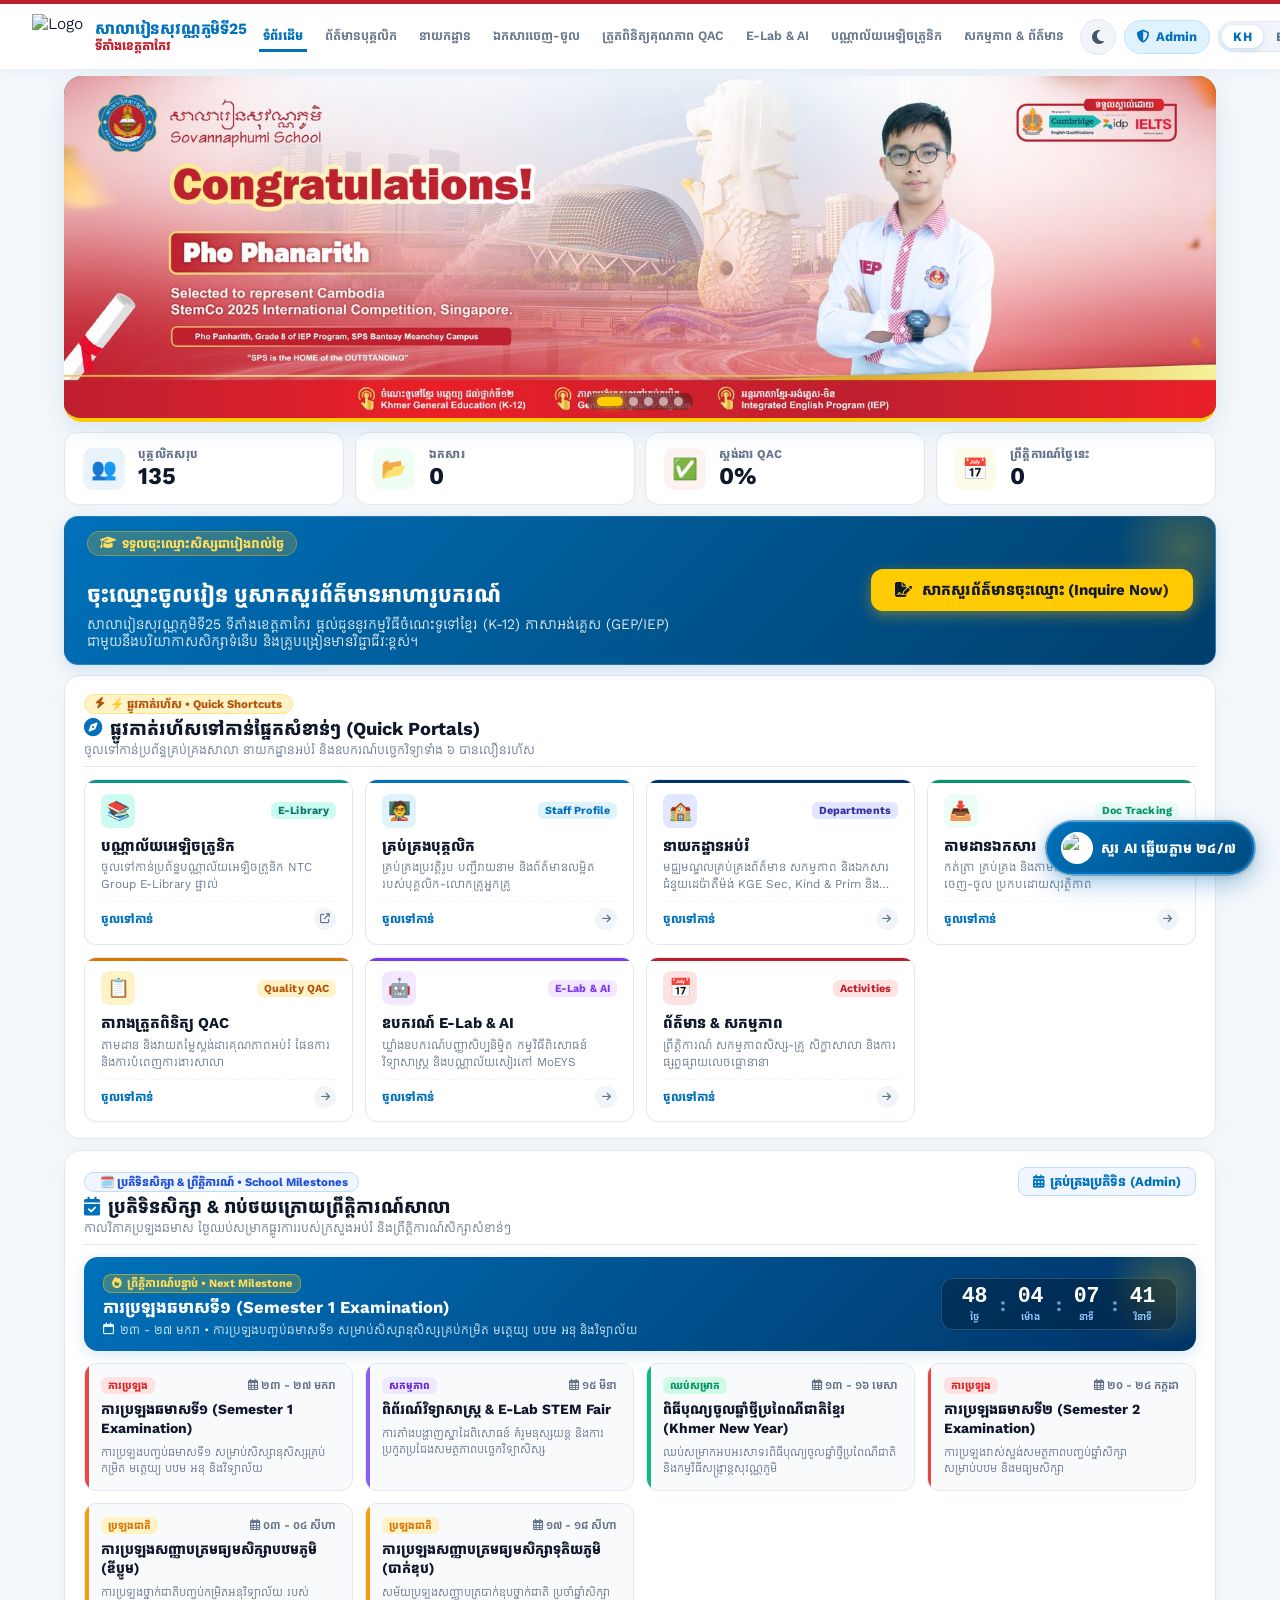
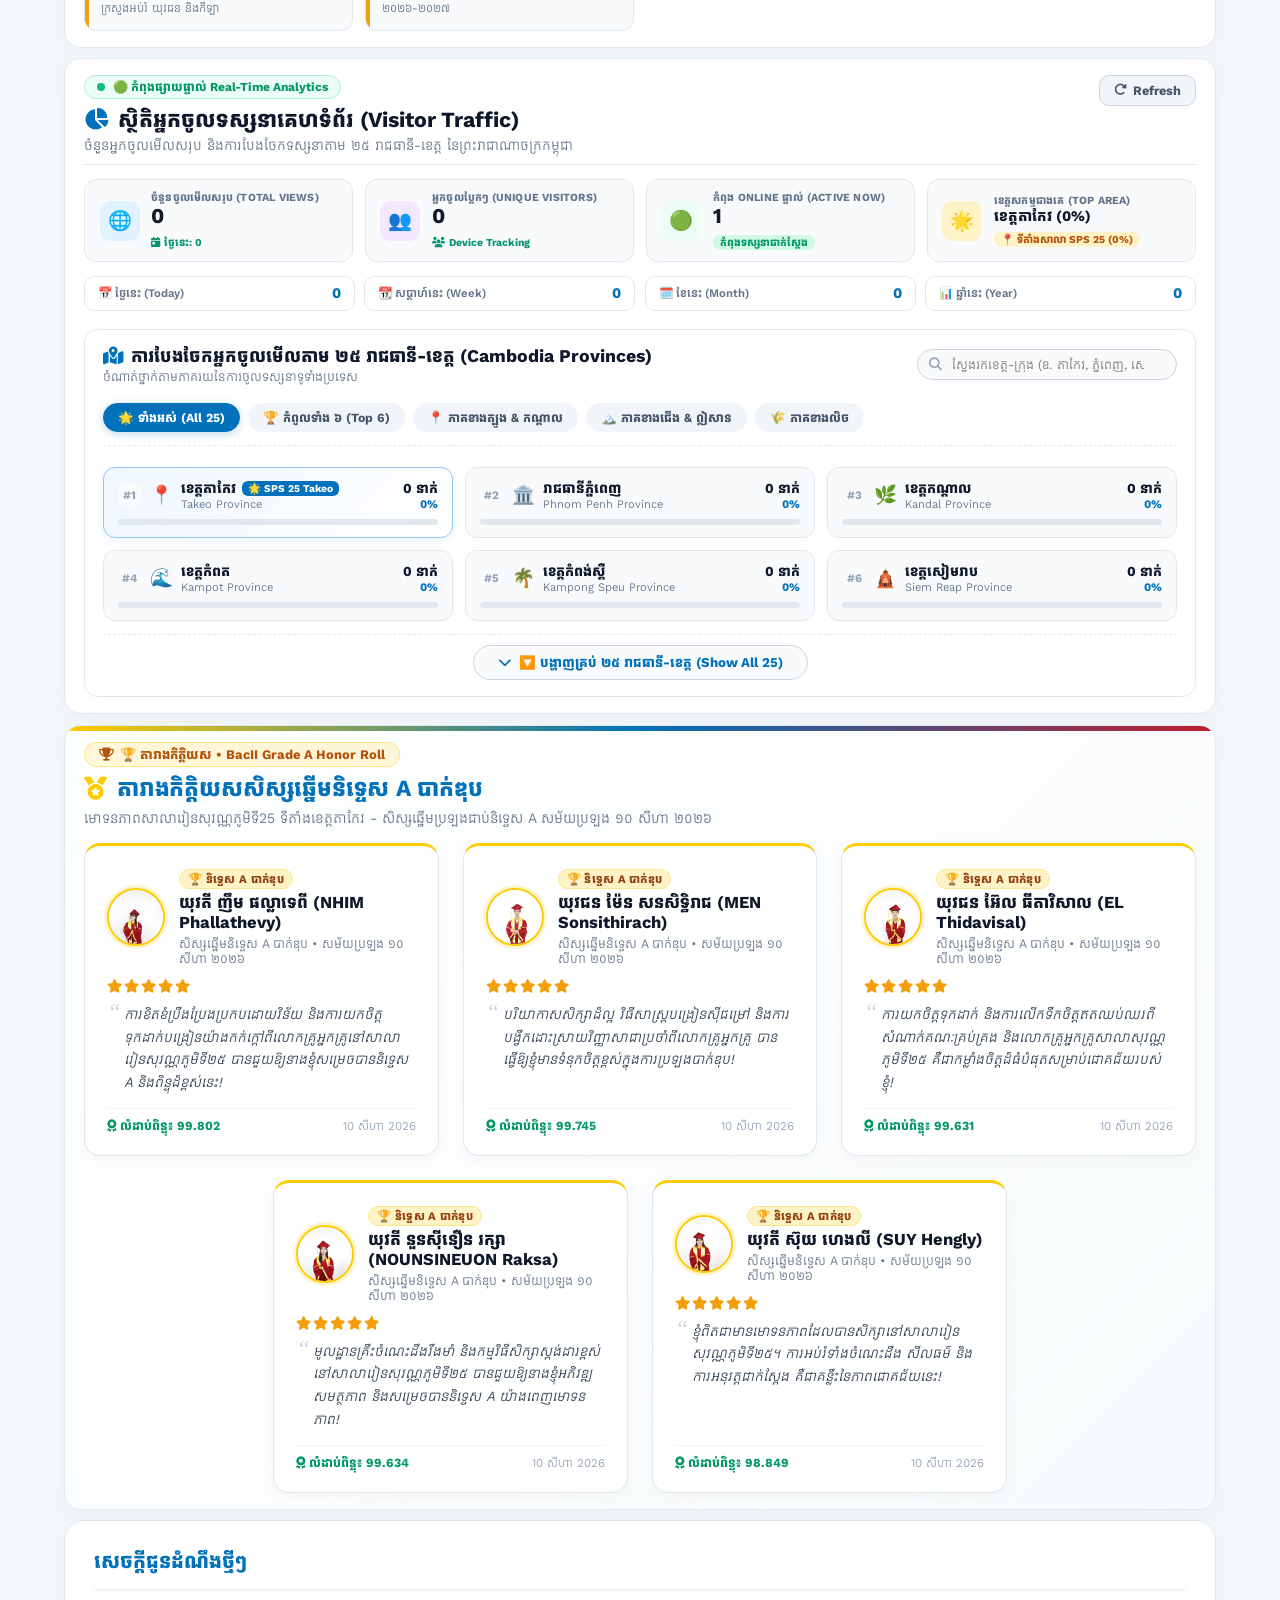
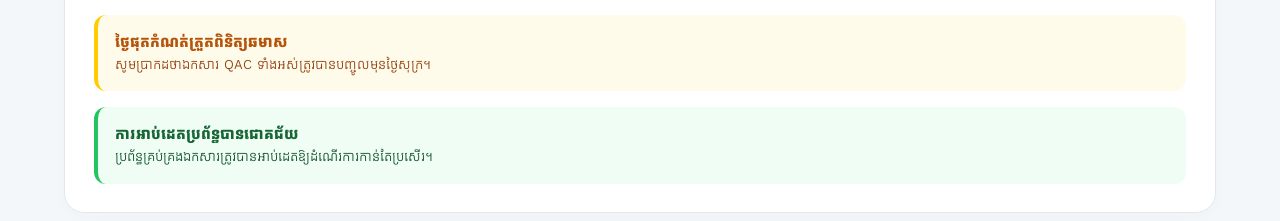
==== index.html @ 63914fd5 "feat(analytics): Add Daily/Weekly/Monthly/Yearly visitor recording and redesign stat cards into slim" ====
<!DOCTYPE html>
<html lang="km">
<head>
    <script>
        // Immediate One-Time Cleanse of Legacy Mock Data across all devices
        (function() {
            try {
                var rawNews = localStorage.getItem('sps_news_articles');
                if (rawNews) {
                    var parsedNews = JSON.parse(rawNews);
                    if (Array.isArray(parsedNews)) {
                        var legacyMockIds = ['news-1', 'news-2', 'news-3', 'news-4', 'news-5'];
                        var cleanNews = parsedNews.filter(function(item) {
                            return item && item.id && !legacyMockIds.includes(String(item.id)) && !String(item.id).startsWith('verify_');
                        });
                        localStorage.setItem('sps_news_articles', JSON.stringify(cleanNews));
                    }
                }

                var rawDept = localStorage.getItem('sps_dept_custom_posts');
                if (rawDept) {
                    var parsedDept = JSON.parse(rawDept);
                    if (Array.isArray(parsedDept)) {
                        var cleanDept = parsedDept.filter(function(item) {
                            return item && item.id && !String(item.id).startsWith('verify_') && !String(item.id).startsWith('def_');
                        });
                        localStorage.setItem('sps_dept_custom_posts', JSON.stringify(cleanDept));
                    }
                }

                if (!localStorage.getItem('sps_v76_analytics_purged')) {
                    localStorage.removeItem('sps_real_total_views');
                    localStorage.removeItem('sps_real_unique_visitors');
                    localStorage.removeItem('sps_real_province_counts');
                    localStorage.removeItem('sps_cached_visitor_count');
                    localStorage.removeItem('sps_last_cloud_visit_sync');
                    localStorage.setItem('sps_v76_analytics_purged', 'true');
                }
            } catch (e) {}
        })();
    </script>
    <meta charset="UTF-8">
    <meta name="viewport" content="width=device-width, initial-scale=1.0">
    <meta http-equiv="Cache-Control" content="no-cache, no-store, must-revalidate">
    <meta http-equiv="Pragma" content="no-cache">
    <meta http-equiv="Expires" content="0">
    <title>សាលារៀនសុវណ្ណភូមិទី25 ទីតាំងខេត្តតាកែវ | Sovannaphumi School 25, Takeo Campus</title>
    
    <!-- Open Graph Meta Tags (សម្រាប់បង្ហាញផ្ទាំង Card ស្អាតលើ Telegram, Facebook, WhatsApp) -->
    <meta property="og:type" content="website">
    <meta property="og:url" content="https://sps-takeo.com/">
    <meta property="og:title" content="សាលារៀនសុវណ្ណភូមិទី25 ទីតាំងខេត្តតាកែវ | Sovannaphumi School 25, Takeo Campus">
    <meta property="og:description" content="គេហទំព័រផ្លូវការសាលារៀនសុវណ្ណភូមិទី25 ទីតាំងខេត្តតាកែវ (SPS 25) - ថ្នាលបណ្តុះបណ្តាលចំណេះទូទៅខ្មែរ (K-12) ភាសាអង់គ្លេសទូទៅ (GEP) កម្មវិធី IEP និងបច្ចេកវិទ្យា។">
    <meta property="og:image" content="https://sps-takeo.com/20250819094329432.jpeg">
    <meta property="og:image:width" content="1200">
    <meta property="og:image:height" content="630">
    <meta property="og:site_name" content="Sovannaphumi School 25, Takeo Campus">

    <!-- Twitter Card for Telegram / Twitter -->
    <meta name="twitter:card" content="summary_large_image">
    <meta name="twitter:title" content="សាលារៀនសុវណ្ណភូមិទី25 ទីតាំងខេត្តតាកែវ | Sovannaphumi School 25, Takeo Campus">
    <meta name="twitter:description" content="គេហទំព័រផ្លូវការសាលារៀនសុវណ្ណភូមិទី25 ទីតាំងខេត្តតាកែវ (SPS 25) - ថ្នាលបណ្តុះបណ្តាលចំណេះទូទៅខ្មែរ (K-12) ភាសាអង់គ្លេសទូទៅ (GEP) និងបច្ចេកវិទ្យា។">
    <meta name="twitter:image" content="https://sps-takeo.com/20250819094329432.jpeg">
    <meta name="theme-color" content="#0071ba">
    <link rel="canonical" href="https://sps-takeo.com/">

    <!-- Structured Data (JSON-LD) for Google Search Engine Knowledge Panel -->
    <script type="application/ld+json">
    {
      "@context": "https://schema.org",
      "@type": "EducationalOrganization",
      "name": "Sovannaphumi School 25, Takeo Campus",
      "alternateName": ["សាលារៀនសុវណ្ណភូមិទី25 ទីតាំងខេត្តតាកែវ", "Sovannaphumi School 25, Takeo Campus", "SPS 25 Takeo", "SPS 25", "សាលារៀនសុវណ្ណភូមិទី25", "Sovannaphumi School 25"],
      "url": "https://sps-takeo.com/",
      "logo": "https://lh3.googleusercontent.com/d/1PoR7-o5Ea4QstFQ2QLcw0WHuV6dKA480",
      "image": "https://sps-takeo.com/20250819094329432.jpeg",
      "description": "សាលារៀនសុវណ្ណភូមិទី25 ទីតាំងខេត្តតាកែវ (SPS 25) - ថ្នាលបណ្តុះបណ្តាលចំណេះទូទៅខ្មែរ (K-12) ភាសាអង់គ្លេសទូទៅ (GEP) និងបច្ចេកវិទ្យា។",
      "email": "run.borang@sovannaphumi.edu.kh",
      "hasMap": "https://maps.app.goo.gl/vm9jjVd65UNTYqtK9",
      "address": {
        "@type": "PostalAddress",
        "addressLocality": "Doun Kaev",
        "addressRegion": "Takeo Province",
        "addressCountry": "KH"
      },
      "geo": {
        "@type": "GeoCoordinates",
        "latitude": "10.9904",
        "longitude": "104.7836"
      },
      "telephone": [
        "+855-15-838-049",
        "+855-15-838-076",
        "+855-15-838-047",
        "+855-15-838-128",
        "+855-15-838-928"
      ],
      "openingHoursSpecification": [
        {
          "@type": "OpeningHoursSpecification",
          "dayOfWeek": ["Monday", "Tuesday", "Wednesday", "Thursday", "Friday"],
          "opens": "07:00",
          "closes": "18:30"
        },
        {
          "@type": "OpeningHoursSpecification",
          "dayOfWeek": "Saturday",
          "opens": "07:00",
          "closes": "11:00"
        }
      ],
      "sameAs": [
        "https://www.facebook.com/SPS.Takeo.Campus",
        "https://t.me/+Ehnt07tATa0zMDI1"
      ]
    }
    </script>
    
    <!-- PWA & Mobile Web App Meta Tags -->
    <link rel="manifest" href="manifest.json">
    <meta name="mobile-web-app-capable" content="yes">
    <meta name="apple-mobile-web-app-capable" content="yes">
    <meta name="apple-mobile-web-app-status-bar-style" content="default">
    <meta name="apple-mobile-web-app-title" content="SPS 25 Takeo">
    
    <!-- Favicon (រូបតំណាង Logo នៅលើ Browser Tab ដូចរូបភាព) -->
    <link rel="icon" type="image/png" href="https://lh3.googleusercontent.com/d/1PoR7-o5Ea4QstFQ2QLcw0WHuV6dKA480">
    <link rel="apple-touch-icon" href="https://lh3.googleusercontent.com/d/1PoR7-o5Ea4QstFQ2QLcw0WHuV6dKA480">
    
    <!-- Google Fonts តាមកូដដើម -->
    <link rel="preconnect" href="https://fonts.googleapis.com">
    <link rel="preconnect" href="https://fonts.gstatic.com" crossorigin>
    <link href="https://fonts.googleapis.com/css2?family=Battambang:wght@400;700&family=Kantumruy+Pro:ital,wght@0,300;0,400;0,500;0,600;0,700;1,400&family=Outfit:wght@300;400;500;600;700;800&display=swap" rel="stylesheet">
    
    <!-- Preload First Hero Slider Image for Instant Painting -->
    <link rel="preload" as="image" href="20250819094329432.jpeg">

    <!-- Cloudflare Real-time Cloud (D1 SQL Database & R2 Storage CDN) -->
    <script src="cloudflare-config.js?v=8.3.0"></script>
    <script src="admin-migrate.js?v=7.9.3"></script>

    <!-- FontAwesome Icons -->
    <link rel="stylesheet" href="https://cdnjs.cloudflare.com/ajax/libs/font-awesome/6.5.1/css/all.min.css">
    
    <link rel="stylesheet" href="style.css?v=8.3.0">

    <!-- Global Inline Modal Controller (Guaranteed to work even if external scripts are cached) -->
    <script>
      function handleNavbarAdminClick() {
        var isAdm = sessionStorage.getItem('sps_admin_logged_in') === 'true';
        if (isAdm) {
          openFirebaseModal();
        } else {
          openAdminLoginModal();
        }
      }

      function openAdminLoginModal(defaultRole) {
        var m = document.getElementById('admin-login-modal');
        if (m) {
          var err = document.getElementById('admin-login-error');
          if (err) err.style.display = 'none';
          var inp = document.getElementById('admin-password-input');
          if (inp) inp.value = '';
          var roleSel = document.getElementById('admin-role-select');
          if (roleSel) {
            if (defaultRole && roleSel.querySelector('option[value="' + defaultRole + '"]')) {
              roleSel.value = defaultRole;
            } else if (window.currentDepartment && roleSel.querySelector('option[value="' + window.currentDepartment + '"]')) {
              roleSel.value = window.currentDepartment;
            } else {
              roleSel.value = 'auto';
            }
          }
          m.classList.add('active');
          setTimeout(function() { if (inp) inp.focus(); }, 150);
        }
      }

      function closeAdminLoginModal() {
        var m = document.getElementById('admin-login-modal');
        if (m) m.classList.remove('active');
      }

      function openFirebaseModal() {
        var m = document.getElementById('firebase-modal');
        if (m) {
          m.style.setProperty('display', 'flex', 'important');
          m.classList.add('active');
        }
        try {
          if (window.updateFirebaseStatusUI) window.updateFirebaseStatusUI();
        } catch (e) {}
      }

      function closeFirebaseModal() {
        var m = document.getElementById('firebase-modal');
        if (m) {
          m.style.setProperty('display', 'none', 'important');
          m.classList.remove('active');
        }
      }

      function toggleFirebaseInlinePanel() {
        var p = document.getElementById('firebase-inline-panel');
        if (p) {
          var isHidden = p.style.display === 'none' || !p.style.display;
          p.style.display = isHidden ? 'block' : 'none';
          if (isHidden) {
            p.scrollIntoView({ behavior: 'smooth', block: 'nearest' });
          }
        }
      }

      async function runInlineDataMigration() {
        if (!window.isFirebaseReady || !window.isFirebaseReady()) {
          if (window.initFirebase) window.initFirebase();
        }
        var btn = document.getElementById('btn-inline-start-migrate');
        var logBox = document.getElementById('inline-migration-log');
        if (btn) {
          btn.disabled = true;
          btn.innerHTML = '<i class="fa-solid fa-spinner fa-spin"></i> កំពុងដំណើរការ Migration...';
        }
        if (logBox) {
          logBox.style.display = 'block';
          logBox.innerHTML = '<div>🚀 កំពុងចាប់ផ្តើមទាញទិន្នន័យពី Google Sheets...</div>';
        }

        try {
          var res = await window.startMigrationToFirebase(function(msg) {
            if (logBox) {
              logBox.innerHTML += '<div>' + msg + '</div>';
              logBox.scrollTop = logBox.scrollHeight;
            }
          });
          if (logBox) logBox.innerHTML += '<div style="color:#4ade80; font-weight:bold; margin-top:8px;">🎉 ជោគជ័យពេញលេញ! ទិន្នន័យទាំងអស់ត្រូវបានផ្ទេរចូល Firebase រួចរាល់។</div>';
          if (btn) {
            btn.innerHTML = '🎉 Migration បានជោគជ័យ ១០០%';
            btn.style.background = '#10b981';
          }
          alert('🎉 ជោគជ័យ! ទិន្នន័យទាំងអស់ (Staff, Documents, News, QAC) ត្រូវបានផ្ទេរចូល Firebase នៃគម្រោង sps-takp រួចរាល់ ១០០% ហើយ!');
        } catch(err) {
          if (logBox) logBox.innerHTML += '<div style="color:#f87171;">❌ កំហុស៖ ' + err.message + '</div>';
          if (btn) {
            btn.disabled = false;
            btn.innerHTML = '<i class="fa-solid fa-bolt"></i> ព្យាយាមម្តងទៀត';
          }
        }
      }

      function handleModalBackdropClick(e, id) {
        if (e && e.target && e.target.id === id) {
          var m = document.getElementById(id);
          if (m) {
            m.style.setProperty('display', 'none', 'important');
            m.classList.remove('active');
          }
        }
      }
    </script>
</head>
<body>

    <!-- ==================== NAVBAR (ស្រង់ចេញពី Navbar.html) ==================== -->
    <nav class="navbar">
        <div class="nav-left" onclick="navigateTo('Index')">
            <img src="https://lh3.googleusercontent.com/d/1PoR7-o5Ea4QstFQ2QLcw0WHuV6dKA480" alt="Logo" style="height: 45px; width: auto; object-fit: contain;">
            <div class="logo-text">
                <span class="school-name" data-i18n="brand_school_name">សាលារៀនសុវណ្ណភូមិទី25</span>
                <span class="campus-name" data-i18n="brand_campus_name">ទីតាំងខេត្តតាកែវ</span>
            </div>
        </div>
        
        <div class="nav-links" id="nav-links-menu">
            <button onclick="navigateTo('Index')" data-page="Index" class="nav-link active" data-i18n="nav_home">Home</button>
            <button onclick="navigateTo('StaffProfile')" data-page="StaffProfile" class="nav-link" data-i18n="nav_staff">Staff Profile</button>
            <button onclick="navigateToDepartment()" data-page="Department" class="nav-link" data-i18n="nav_dept">នាយកដ្ឋាន</button>
            <button onclick="navigateTo('DocInOut')" data-page="DocInOut" class="nav-link" data-i18n="nav_docs"><i class="fa-solid fa-lock" style="font-size: 0.72rem; opacity: 0.65; margin-right: 4px;"></i> <span>Document In & Out</span></button>
            <button onclick="navigateTo('QAC')" data-page="QAC" class="nav-link" data-i18n="nav_qac"><i class="fa-solid fa-lock" style="font-size: 0.72rem; opacity: 0.65; margin-right: 4px;"></i> <span>QAC CL</span></button>
            <button onclick="navigateTo('ELab')" data-page="ELab" class="nav-link" data-i18n="nav_elab">E-Lab & AI</button>
            <a href="https://system.ntcgroup.com.kh:8443/login.php" target="_blank" rel="noopener noreferrer" class="nav-link" data-i18n="nav_elibrary" style="display: inline-flex; align-items: center; text-decoration: none;">បណ្ណាល័យអេឡិចត្រូនិក</a>
            <button onclick="navigateTo('Activities')" data-page="Activities" class="nav-link" data-i18n="nav_activities">Activities</button>
            <button onclick="handleNavbarAdminClick()" class="nav-link mobile-admin-link" style="color: #0071ba; font-weight: 700;">
                <i class="fa-solid fa-shield-halved"></i> <span>Admin Portal</span>
            </button>
        </div>
        
        <div class="nav-right">
            <!-- Theme Toggle (Dark / Light Mode) -->
            <button class="theme-toggle-btn" id="theme-toggle-btn" onclick="toggleTheme()" title="ប្តូរពណ៌ Dark / Light Mode" aria-label="Toggle Theme">
                <i class="fa-solid fa-moon"></i>
            </button>
            <!-- Admin Quick Access Pill Button -->
            <button class="nav-admin-pill-btn" id="navbar-admin-btn" onclick="handleNavbarAdminClick()" title="គ្រប់គ្រង Admin & Cloud Database" aria-label="Admin Portal">
                <i class="fa-solid fa-shield-halved"></i> <span>Admin</span>
            </button>
            <div class="lang-toggle" id="lang-switcher">
                <button type="button" class="lang-option active" id="lang-btn-kh" onclick="switchLanguage('kh')" title="ភាសាខ្មែរ" aria-label="Khmer">KH</button>
                <button type="button" class="lang-option" id="lang-btn-en" onclick="switchLanguage('en')" title="English" aria-label="English">ENG</button>
            </div>
            <!-- Mobile Toggle -->
            <button class="mobile-toggle" onclick="toggleMobileNav()" aria-label="Toggle Navigation">
                <i class="fa-solid fa-bars"></i>
            </button>
        </div>
    </nav>

    <!-- ==================== 1. HOME / DASHBOARD VIEW ==================== -->
    <main id="view-Index" class="content-page tab-view active-view">
        <div class="main-container">
            <div class="content-wrapper">
                
                <!-- Hero Banner Slideshow (រូបភាពទាំង ៥ ក្នុង portal-app) -->
                <div class="welcome-header hero-slider" id="hero-slider">
                    <!-- Slides Track -->
                    <div class="slider-track" id="slider-track">
                        <div class="slide active" style="background-image: url('20250819094329432.jpeg');"></div>
                        <div class="slide" style="background-image: url('20251013140823315.jpeg');"></div>
                        <div class="slide" style="background-image: url('2026011310215279.jpg');"></div>
                        <div class="slide" style="background-image: url('20260113102328681.jpeg');"></div>
                        <div class="slide" style="background-image: url('20260113103535815.jpg');"></div>
                    </div>
                    
                    <!-- Super Admin Manage Banners Trigger Button -->
                    <button type="button" id="btn-manage-banners" class="hero-slider-manage-btn" onclick="openBannerManagerModal()" title="គ្រប់គ្រងរូបភាព Slide (Super Admin Only)" style="display: none;">
                        <i class="fa-solid fa-camera"></i> <span>គ្រប់គ្រង Banner</span>
                    </button>
                    


                    <!-- Navigation Arrows -->
                    <button class="slider-arrow prev" onclick="prevSlide()" aria-label="Previous Slide">
                        <i class="fa-solid fa-chevron-left"></i>
                    </button>
                    <button class="slider-arrow next" onclick="nextSlide()" aria-label="Next Slide">
                        <i class="fa-solid fa-chevron-right"></i>
                    </button>
                    
                    <!-- Dots Pagination -->
                    <div class="slider-dots" id="slider-dots">
                        <span class="dot active" onclick="goToSlide(0)"></span>
                        <span class="dot" onclick="goToSlide(1)"></span>
                        <span class="dot" onclick="goToSlide(2)"></span>
                        <span class="dot" onclick="goToSlide(3)"></span>
                        <span class="dot" onclick="goToSlide(4)"></span>
                    </div>
                </div>

                <div class="stats-grid">
                    <div class="stat-card" onclick="navigateTo('StaffProfile')">
                        <div class="stat-icon icon-blue">👥</div>
                        <div>
                            <p class="stat-title" data-i18n="stat_staff">Total Staff</p>
                            <h3 id="staff-count" class="stat-value">...</h3>
                        </div>
                    </div>
                    <div class="stat-card" onclick="navigateTo('DocInOut')">
                        <div class="stat-icon icon-green">📂</div>
                        <div>
                            <p class="stat-title" data-i18n="stat_docs">Documents</p>
                            <h3 id="doc-count" class="stat-value">...</h3>
                        </div>
                    </div>
                    <div class="stat-card" onclick="navigateTo('QAC')">
                        <div class="stat-icon icon-purple">✅</div>
                        <div>
                            <p class="stat-title" data-i18n="stat_comp">Compliance</p>
                            <h3 id="comp-count" class="stat-value">...</h3>
                        </div>
                    </div>
                    <div class="stat-card" onclick="navigateTo('Activities')">
                        <div class="stat-icon icon-orange">📅</div>
                        <div>
                            <p class="stat-title" data-i18n="stat_events">Events Today</p>
                            <h3 id="event-count" class="stat-value">...</h3>
                        </div>
                    </div>
                </div>

                <!-- ==================== ADMISSION INQUIRY BANNER ==================== -->
                <div class="admission-banner-card">
                    <div class="admission-banner-info">
                        <span class="admission-tag"><i class="fa-solid fa-graduation-cap"></i> <span data-i18n="admission_tag">ទទួលចុះឈ្មោះសិស្សជារៀងរាល់ថ្ងៃ</span></span>
                        <h2 data-i18n="admission_title">ចុះឈ្មោះចូលរៀន ឬសាកសួរព័ត៌មានអាហារូបករណ៍</h2>
                        <p data-i18n="admission_desc">សាលារៀនសុវណ្ណភូមិទី25 ទីតាំងខេត្តតាកែវ ផ្តល់ជូននូវកម្មវិធីចំណេះទូទៅខ្មែរ (K-12) ភាសាអង់គ្លេស (GEP/IEP) ជាមួយនឹងបរិយាកាសសិក្សាទំនើប និងគ្រូបង្រៀនមានវិជ្ជាជីវៈខ្ពស់។</p>
                    </div>
                    <button type="button" class="btn-open-admission" onclick="openAdmissionModal()">
                        <i class="fa-solid fa-file-signature"></i> <span data-i18n="btn_inquire">សាកសួរព័ត៌មានចុះឈ្មោះ (Inquire Now)</span>
                    </button>
                </div>

                <!-- ==================== QUICK SHORTCUTS / 6 CORE PORTALS ==================== -->
                <section class="quick-shortcuts-section" id="quick-shortcuts-section">
                    <div class="shortcuts-section-header">
                        <div class="shortcuts-header-text">
                            <div class="shortcuts-badge">
                                <i class="fa-solid fa-bolt"></i> <span data-i18n="shortcuts_badge">⚡ ផ្លូវកាត់រហ័ស • Quick Shortcuts</span>
                            </div>
                            <h3 class="shortcuts-section-title">
                                <i class="fa-solid fa-compass" style="color: var(--sps-blue);"></i> 
                                <span data-i18n="shortcuts_title">ផ្លូវកាត់រហ័សទៅកាន់ផ្នែកសំខាន់ៗ (Quick Portals)</span>
                            </h3>
                            <p class="shortcuts-section-desc" data-i18n="shortcuts_desc">
                                ចូលទៅកាន់ប្រព័ន្ធគ្រប់គ្រងសាលា នាយកដ្ឋានអប់រំ និងឧបករណ៍បច្ចេកវិទ្យាទាំង ៦ បានលឿនរហ័ស
                            </p>
                        </div>
                    </div>

                    <div class="quick-shortcuts-grid">
                        <!-- 0. E-Library (NTC Group Direct) -->
                        <a href="https://system.ntcgroup.com.kh:8443/login.php" class="quick-shortcut-card card-teal" role="button" tabindex="0" style="text-decoration: none; color: inherit; display: flex; flex-direction: column; justify-content: space-between;">
                            <div class="shortcut-card-top">
                                <div class="shortcut-icon-wrap icon-teal">
                                    <span class="shortcut-emoji">📚</span>
                                </div>
                                <span class="shortcut-tag tag-teal" data-i18n="tag_elib">E-Library</span>
                            </div>
                            <div class="shortcut-card-body">
                                <h4 class="shortcut-card-title" data-i18n="nav_elibrary_title">បណ្ណាល័យអេឡិចត្រូនិក</h4>
                                <p class="shortcut-card-desc" data-i18n="desc_elibrary_hub">
                                    ចូលទៅកាន់ប្រព័ន្ធបណ្ណាល័យអេឡិចត្រូនិក NTC Group E-Library ផ្ទាល់
                                </p>
                            </div>
                            <div class="shortcut-card-footer">
                                <span class="shortcut-action-text" data-i18n="btn_open_portal">ចូលទៅកាន់</span>
                                <span class="shortcut-action-arrow"><i class="fa-solid fa-arrow-up-right-from-square"></i></span>
                            </div>
                        </a>

                        <!-- 1. Staff Profile -->
                        <div class="quick-shortcut-card card-blue" onclick="navigateTo('StaffProfile')" role="button" tabindex="0">
                            <div class="shortcut-card-top">
                                <div class="shortcut-icon-wrap icon-blue">
                                    <span class="shortcut-emoji">🧑‍🏫</span>
                                </div>
                                <span class="shortcut-tag tag-blue" data-i18n="tag_staff">Staff Profile</span>
                            </div>
                            <div class="shortcut-card-body">
                                <h4 class="shortcut-card-title" data-i18n="nav_mgt_staff">គ្រប់គ្រងបុគ្គលិក</h4>
                                <p class="shortcut-card-desc" data-i18n="desc_mgt_staff">
                                    គ្រប់គ្រងប្រវត្តិរូប បញ្ជីរាយនាម និងព័ត៌មានលម្អិតរបស់បុគ្គលិក-លោកគ្រូអ្នកគ្រូ
                                </p>
                            </div>
                            <div class="shortcut-card-footer">
                                <span class="shortcut-action-text" data-i18n="btn_open_portal">ចូលទៅកាន់</span>
                                <span class="shortcut-action-arrow"><i class="fa-solid fa-arrow-right"></i></span>
                            </div>
                        </div>

                        <!-- 2. Departments -->
                        <div class="quick-shortcut-card card-navy" onclick="navigateToDepartment()" role="button" tabindex="0">
                            <div class="shortcut-card-top">
                                <div class="shortcut-icon-wrap icon-navy">
                                    <span class="shortcut-emoji">🏫</span>
                                </div>
                                <span class="shortcut-tag tag-navy" data-i18n="tag_dept">Departments</span>
                            </div>
                            <div class="shortcut-card-body">
                                <h4 class="shortcut-card-title" data-i18n="nav_dept_hub">នាយកដ្ឋានអប់រំ</h4>
                                <p class="shortcut-card-desc" data-i18n="desc_dept_hub">
                                    មជ្ឈមណ្ឌលគ្រប់គ្រងព័ត៌មាន សកម្មភាព និងឯកសារជំនួយដេប៉ាតឺម៉ង់ KGE Sec, Kind & Prim និង GEP
                                </p>
                            </div>
                            <div class="shortcut-card-footer">
                                <span class="shortcut-action-text" data-i18n="btn_open_portal">ចូលទៅកាន់</span>
                                <span class="shortcut-action-arrow"><i class="fa-solid fa-arrow-right"></i></span>
                            </div>
                        </div>

                        <!-- 3. Document In & Out -->
                        <div class="quick-shortcut-card card-green" onclick="navigateTo('DocInOut')" role="button" tabindex="0">
                            <div class="shortcut-card-top">
                                <div class="shortcut-icon-wrap icon-green">
                                    <span class="shortcut-emoji">📥</span>
                                </div>
                                <span class="shortcut-tag tag-green" data-i18n="tag_docs"><i class="fa-solid fa-lock" style="font-size: 0.7rem; margin-right: 3px;"></i> Head Dept</span>
                            </div>
                            <div class="shortcut-card-body">
                                <h4 class="shortcut-card-title" data-i18n="nav_track_docs">តាមដានឯកសារ</h4>
                                <p class="shortcut-card-desc" data-i18n="desc_track_docs">
                                    កត់ត្រា គ្រប់គ្រង និងតាមដានលំហូរឯកសាររដ្ឋបាល ចេញ-ចូល ប្រកបដោយសុវត្ថិភាព
                                </p>
                            </div>
                            <div class="shortcut-card-footer">
                                <span class="shortcut-action-text" data-i18n="btn_open_portal">ចូលទៅកាន់</span>
                                <span class="shortcut-action-arrow"><i class="fa-solid fa-arrow-right"></i></span>
                            </div>
                        </div>

                        <!-- 4. QAC Checklist -->
                        <div class="quick-shortcut-card card-gold" onclick="navigateTo('QAC')" role="button" tabindex="0">
                            <div class="shortcut-card-top">
                                <div class="shortcut-icon-wrap icon-gold">
                                    <span class="shortcut-emoji">📋</span>
                                </div>
                                <span class="shortcut-tag tag-gold" data-i18n="tag_qac"><i class="fa-solid fa-lock" style="font-size: 0.7rem; margin-right: 3px;"></i> Head Dept</span>
                            </div>
                            <div class="shortcut-card-body">
                                <h4 class="shortcut-card-title" data-i18n="nav_qac_cl">តារាងត្រួតពិនិត្យ QAC</h4>
                                <p class="shortcut-card-desc" data-i18n="desc_qac_cl">
                                    តាមដាន និងវាយតម្លៃស្តង់ដារគុណភាពអប់រំ ផែនការ និងការបំពេញការងារសាលា
                                </p>
                            </div>
                            <div class="shortcut-card-footer">
                                <span class="shortcut-action-text" data-i18n="btn_open_portal">ចូលទៅកាន់</span>
                                <span class="shortcut-action-arrow"><i class="fa-solid fa-arrow-right"></i></span>
                            </div>
                        </div>

                        <!-- 5. E-Lab & AI -->
                        <div class="quick-shortcut-card card-purple" onclick="navigateTo('ELab')" role="button" tabindex="0">
                            <div class="shortcut-card-top">
                                <div class="shortcut-icon-wrap icon-purple">
                                    <span class="shortcut-emoji">🤖</span>
                                </div>
                                <span class="shortcut-tag tag-purple" data-i18n="tag_elab">E-Lab & AI</span>
                            </div>
                            <div class="shortcut-card-body">
                                <h4 class="shortcut-card-title" data-i18n="nav_elab_tools">ឧបករណ៍ E-Lab & AI</h4>
                                <p class="shortcut-card-desc" data-i18n="desc_elab_tools">
                                    ឃ្លាំងឧបករណ៍បញ្ញាសិប្បនិម្មិត កម្មវិធីពិសោធន៍វិទ្យាសាស្ត្រ និងបណ្ណាល័យសៀវភៅ MoEYS
                                </p>
                            </div>
                            <div class="shortcut-card-footer">
                                <span class="shortcut-action-text" data-i18n="btn_open_portal">ចូលទៅកាន់</span>
                                <span class="shortcut-action-arrow"><i class="fa-solid fa-arrow-right"></i></span>
                            </div>
                        </div>

                        <!-- 6. News & Activities -->
                        <div class="quick-shortcut-card card-red" onclick="navigateTo('Activities')" role="button" tabindex="0">
                            <div class="shortcut-card-top">
                                <div class="shortcut-icon-wrap icon-red">
                                    <span class="shortcut-emoji">📅</span>
                                </div>
                                <span class="shortcut-tag tag-red" data-i18n="tag_activities">Activities</span>
                            </div>
                            <div class="shortcut-card-body">
                                <h4 class="shortcut-card-title" data-i18n="nav_activities_card">ព័ត៌មាន & សកម្មភាព</h4>
                                <p class="shortcut-card-desc" data-i18n="desc_activities_card">
                                    ព្រឹត្តិការណ៍ សកម្មភាពសិស្ស-គ្រូ សិក្ខាសាលា និងការផ្សព្វផ្សាយលេចធ្លោនានា
                                </p>
                            </div>
                            <div class="shortcut-card-footer">
                                <span class="shortcut-action-text" data-i18n="btn_open_portal">ចូលទៅកាន់</span>
                                <span class="shortcut-action-arrow"><i class="fa-solid fa-arrow-right"></i></span>
                            </div>
                        </div>
                    </div>
                </section>

                <!-- ==================== ACADEMIC CALENDAR & EVENT COUNTDOWN ==================== -->
                <section class="academic-calendar-section" id="academic-calendar-section">
                    <div class="calendar-section-header">
                        <div class="calendar-header-text">
                            <div class="calendar-badge">
                                <i class="fa-solid fa-calendar-star"></i> <span data-i18n="cal_badge">🗓️ ប្រតិទិនសិក្សា & ព្រឹត្តិការណ៍ • School Milestones</span>
                            </div>
                            <h3 class="calendar-section-title">
                                <i class="fa-solid fa-calendar-check" style="color: #0071ba;"></i> 
                                <span data-i18n="cal_title">ប្រតិទិនសិក្សា &amp; រាប់ថយក្រោយព្រឹត្តិការណ៍សាលា</span>
                            </h3>
                            <p class="calendar-section-desc" data-i18n="cal_desc">
                                កាលវិភាគប្រឡងឆមាស ថ្ងៃឈប់សម្រាកផ្លូវការរបស់ក្រសួងអប់រំ និងព្រឹត្តិការណ៍សិក្សាសំខាន់ៗ
                            </p>
                        </div>
                        <div class="calendar-admin-actions">
                            <button type="button" class="btn-manage-calendar" id="btn-manage-calendar" onclick="openCalendarManagerModal()" title="គ្រប់គ្រងប្រតិទិនសិក្សា (Admin)">
                                <i class="fa-solid fa-calendar-days"></i> <span data-i18n="cal_btn_manage">គ្រប់គ្រងប្រតិទិន (Admin)</span>
                            </button>
                        </div>
                    </div>

                    <!-- Live Milestone Countdown Card -->
                    <div class="milestone-countdown-card">
                        <div class="countdown-card-left">
                            <div class="countdown-tag"><i class="fa-solid fa-fire"></i> <span data-i18n="next_milestone_tag">ព្រឹត្តិការណ៍បន្ទាប់ • Next Milestone</span></div>
                            <h4 id="next-event-title" class="countdown-title">ការប្រឡងឆមាសទី១ (Semester 1 Examination)</h4>
                            <p id="next-event-date-text" class="countdown-date-text"><i class="fa-regular fa-calendar"></i> ២៣ - ២៧ មករា • គ្រប់កម្រិតសិក្សា មត្តេយ្យ បឋម អនុ និងវិទ្យាល័យ</p>
                        </div>
                        <div class="countdown-timer-box" id="milestone-timer">
                            <div class="timer-segment">
                                <span class="timer-num" id="timer-days">00</span>
                                <span class="timer-lbl" data-i18n="timer_days">ថ្ងៃ</span>
                            </div>
                            <span class="timer-sep">:</span>
                            <div class="timer-segment">
                                <span class="timer-num" id="timer-hours">00</span>
                                <span class="timer-lbl" data-i18n="timer_hours">ម៉ោង</span>
                            </div>
                            <span class="timer-sep">:</span>
                            <div class="timer-segment">
                                <span class="timer-num" id="timer-mins">00</span>
                                <span class="timer-lbl" data-i18n="timer_mins">នាទី</span>
                            </div>
                            <span class="timer-sep">:</span>
                            <div class="timer-segment">
                                <span class="timer-num" id="timer-secs">00</span>
                                <span class="timer-lbl" data-i18n="timer_secs">វិនាទី</span>
                            </div>
                        </div>
                    </div>

                    <!-- Upcoming Events Grid -->
                    <div class="academic-events-grid" id="academic-events-grid">
                        <!-- Populated dynamically by app.js -->
                    </div>
                </section>

                <!-- ==================== LIVE VISITOR ANALYTICS & CAMBODIA PROVINCES BREAKDOWN ==================== -->
                <section class="visitor-analytics-section" id="visitor-analytics-section">
                    <div class="visitor-section-header">
                        <div class="visitor-header-text">
                            <div class="visitor-live-pill">
                                <span class="live-dot-pulse"></span>
                                <span data-i18n="visitor_live_badge">🟢 កំពុងផ្សាយផ្ទាល់ Real-Time Analytics</span>
                            </div>
                            <h3 class="visitor-section-title">
                                <i class="fa-solid fa-chart-pie" style="color: #0071ba;"></i> 
                                <span data-i18n="visitor_section_title">ស្ថិតិអ្នកចូលទស្សនាគេហទំព័រ (Visitor Traffic)</span>
                            </h3>
                            <p class="visitor-section-desc" data-i18n="visitor_section_desc">
                                ចំនួនអ្នកចូលមើលសរុប និងការបែងចែកទស្សនាតាម ២៥ រាជធានី-ខេត្ត នៃព្រះរាជាណាចក្រកម្ពុជា
                            </p>
                        </div>
                        <div class="visitor-header-actions">
                            <button type="button" class="btn-refresh-stats" onclick="refreshVisitorAnalytics(true)" title="Refresh Stats">
                                <i class="fa-solid fa-rotate-right"></i> <span data-i18n="btn_refresh_analytics">Refresh</span>
                            </button>
                        </div>
                    </div>

                    <!-- 4 Slim Visitor Metric Cards -->
                    <div class="visitor-stats-grid">
                        <div class="v-stat-card v-stat-blue">
                            <div class="v-stat-icon">🌐</div>
                            <div class="v-stat-body">
                                <span class="v-stat-label" data-i18n="vstat_total_views">ចំនួនចូលមើលសរុប (Total Views)</span>
                                <h3 id="vstat-total-views" class="v-stat-number">0</h3>
                                <span class="v-stat-trend" id="vstat-today-trend"><i class="fa-solid fa-calendar-day"></i> ថ្ងៃនេះ: 0</span>
                            </div>
                        </div>

                        <div class="v-stat-card v-stat-purple">
                            <div class="v-stat-icon">👥</div>
                            <div class="v-stat-body">
                                <span class="v-stat-label" data-i18n="vstat_unique_users">អ្នកចូលប្លែកៗ (Unique Visitors)</span>
                                <h3 id="vstat-unique-users" class="v-stat-number">0</h3>
                                <span class="v-stat-trend"><i class="fa-solid fa-users"></i> Device Tracking</span>
                            </div>
                        </div>

                        <div class="v-stat-card v-stat-green">
                            <div class="v-stat-icon"><span class="pulse-icon">🟢</span></div>
                            <div class="v-stat-body">
                                <span class="v-stat-label" data-i18n="vstat_online_now">កំពុង Online ផ្ទាល់ (Active Now)</span>
                                <h3 id="vstat-online-now" class="v-stat-number">1</h3>
                                <span class="v-stat-badge-live">កំពុងទស្សនាជាក់ស្តែង</span>
                            </div>
                        </div>

                        <div class="v-stat-card v-stat-gold">
                            <div class="v-stat-icon">🌟</div>
                            <div class="v-stat-body">
                                <span class="v-stat-label" data-i18n="vstat_top_province">ខេត្តសកម្មជាងគេ (Top Area)</span>
                                <h3 id="vstat-top-province" class="v-stat-number-sm">ខេត្តតាកែវ (Takeo)</h3>
                                <span class="v-stat-campus-badge" id="vstat-campus-badge">📍 ទីតាំងសាលា SPS 25 (0%)</span>
                            </div>
                        </div>
                    </div>

                    <!-- Slim Timeframe Breakdown (Daily / Weekly / Monthly / Yearly) -->
                    <div class="visitor-period-strip" id="visitor-period-strip">
                        <div class="v-period-pill">
                            <span class="v-period-label">📅 ថ្ងៃនេះ (Today)</span>
                            <strong id="vstat-period-day" class="v-period-val">0</strong>
                        </div>
                        <div class="v-period-pill">
                            <span class="v-period-label">📆 សប្តាហ៍នេះ (Week)</span>
                            <strong id="vstat-period-week" class="v-period-val">0</strong>
                        </div>
                        <div class="v-period-pill">
                            <span class="v-period-label">🗓️ ខែនេះ (Month)</span>
                            <strong id="vstat-period-month" class="v-period-val">0</strong>
                        </div>
                        <div class="v-period-pill">
                            <span class="v-period-label">📊 ឆ្នាំនេះ (Year)</span>
                            <strong id="vstat-period-year" class="v-period-val">0</strong>
                        </div>
                    </div>

                    <!-- Cambodia Provincial Distribution Card -->
                    <div class="cambodia-traffic-card">
                        <div class="traffic-card-header">
                            <div>
                                <h4 class="traffic-card-title">
                                    <i class="fa-solid fa-map-location-dot" style="color: #0071ba;"></i> 
                                    <span data-i18n="traffic_provinces_title">ការបែងចែកអ្នកចូលមើលតាម ២៥ រាជធានី-ខេត្ត (Cambodia Provinces)</span>
                                </h4>
                                <p class="traffic-card-subtitle" data-i18n="traffic_provinces_sub">
                                    ចំណាត់ថ្នាក់តាមភាគរយនៃការចូលទស្សនាទូទាំងប្រទេស
                                </p>
                            </div>
                            
                            <!-- Filter & Search Toolbar -->
                            <div class="traffic-toolbar">
                                <div class="traffic-search-box">
                                    <i class="fa-solid fa-magnifying-glass"></i>
                                    <input type="text" id="province-search-input" placeholder="ស្វែងរកខេត្ត-ក្រុង (ឧ. តាកែវ, ភ្នំពេញ, សៀមរាប, កំពត)..." oninput="handleProvinceSearch(this.value)">
                                    <button type="button" id="province-search-clear" class="traffic-search-clear" onclick="clearProvinceSearch()" style="display: none;"><i class="fa-solid fa-xmark"></i></button>
                                </div>
                            </div>
                        </div>

                        <!-- Region Pills -->
                        <div class="province-region-filters" id="province-region-filters">
                            <button type="button" class="region-filter-pill active" onclick="filterProvincesByRegion('all', this)">
                                <span>🌟 ទាំងអស់ (All 25)</span>
                            </button>
                            <button type="button" class="region-filter-pill" onclick="filterProvincesByRegion('top6', this)">
                                <span>🏆 កំពូលទាំង ៦ (Top 6)</span>
                            </button>
                            <button type="button" class="region-filter-pill" onclick="filterProvincesByRegion('south_central', this)">
                                <span>📍 ភាគខាងត្បូង &amp; កណ្តាល</span>
                            </button>
                            <button type="button" class="region-filter-pill" onclick="filterProvincesByRegion('north_east', this)">
                                <span>🏔️ ភាគខាងជើង &amp; ឦសាន</span>
                            </button>
                            <button type="button" class="region-filter-pill" onclick="filterProvincesByRegion('west', this)">
                                <span>🌾 ភាគខាងលិច</span>
                            </button>
                        </div>

                        <!-- Provinces List Container -->
                        <div id="cambodia-provinces-list" class="cambodia-provinces-grid">
                            <!-- Rendered dynamically by JavaScript -->
                        </div>

                        <!-- Toggle View All 25 / Collapse Button -->
                        <div class="provinces-toggle-wrapper">
                            <button type="button" id="btn-toggle-provinces" class="btn-toggle-provinces" onclick="toggleAllProvincesView()">
                                <span id="btn-toggle-provinces-icon"><i class="fa-solid fa-chevron-down"></i></span>
                                <span id="btn-toggle-provinces-text" data-i18n="btn_show_all_provinces">បង្ហាញគ្រប់ ២៥ រាជធានី-ខេត្ត (Show All 25 Provinces)</span>
                            </button>
                        </div>
                    </div>
                </section>

                <!-- ==================== STUDENT HALL OF FAME & PARENT TESTIMONIALS ==================== -->
                <section class="hall-of-fame-section" id="hall-of-fame-section">
                    <div class="hall-section-header">
                        <div class="hall-header-text">
                            <div class="hall-badge">
                                <i class="fa-solid fa-trophy"></i> <span data-i18n="hall_badge">🏆 តារាងកិត្តិយស • BacII Grade A Honor Roll</span>
                            </div>
                            <h3 class="hall-section-title">
                                <i class="fa-solid fa-medal" style="color: #ffcb02;"></i> 
                                <span data-i18n="hall_title">តារាងកិត្តិយសសិស្សឆ្នើមនិទ្ទេស A បាក់ឌុប</span>
                            </h3>
                            <p class="hall-section-desc" data-i18n="hall_desc">
                                មោទនភាពសាលារៀនសុវណ្ណភូមិទី25 ទីតាំងខេត្តតាកែវ - សិស្សឆ្នើមប្រឡងជាប់និទ្ទេស A សម័យប្រឡង ១០ សីហា ២០២៦
                            </p>
                        </div>
                    </div>

                    <!-- Hall of Fame Dynamic Cards Grid (Only Grade A Students) -->
                    <div class="hall-of-fame-grid" id="hall-of-fame-grid">
                        <!-- Rendered dynamically by app.js -->
                    </div>
                </section>

                <div class="lower-section">
                    <div class="card-section" style="grid-column: 1 / -1;">
                        <div class="section-header">
                            <h3 data-i18n="recent_notices"><i class="fa-solid fa-bullhorn" style="color: var(--sps-red);"></i> សេចក្តីជូនដំណឹងថ្មីៗ (Recent Notices)</h3>
                        </div>
                        <div class="notices-list">
                            <div class="notice-item notice-warning">
                                <h4 data-i18n="notice_title_1">Term Review Deadline</h4>
                                <p data-i18n="notice_desc_1">Please ensure all QAC documents are uploaded by Friday.</p>
                            </div>
                            <div class="notice-item notice-success">
                                <h4 data-i18n="notice_title_2">System Update Complete</h4>
                                <p data-i18n="notice_desc_2">Document management has been upgraded for better performance.</p>
                            </div>
                        </div>
                    </div>
                </div>
            </div>
        </div>
    </main>

    <!-- ==================== 2. STAFF PROFILE VIEW ==================== -->
    <main id="view-StaffProfile" class="content-page tab-view">
        <div style="width: 100%; height: calc(100vh - 75px); margin-top: 0; padding: 0; overflow: hidden;">
            <iframe 
                src="staff-profile.html?v=8.2.8" 
                class="iframe-container"
                title="Staff Profile">
            </iframe>
        </div>
    </main>

    <!-- ==================== DEPARTMENT WORKSPACE VIEW (នាយកដ្ឋាន) ==================== -->
    <main id="view-Department" class="content-page tab-view">
        <div class="main-container">
            <div class="content-wrapper" style="padding-top: 0.5rem;">
                <!-- Top Department Banner with Department Selector Tabs & Upload/Publish Button -->
                <div class="dept-top-banner">
                    <div>
                        <h3 id="dept-current-header-title" style="margin: 0; font-size: 1.25rem; font-weight: 700; display: flex; align-items: center; gap: 10px;">
                            <span id="dept-title-icon">🏫</span> <span id="dept-title-text" data-i18n="dept_banner_title">KGE Secondary (ចំណេះទូទៅមធ្យម)</span>
                        </h3>
                        <p id="dept-current-header-desc" style="margin: 4px 0 0; font-size: 0.85rem; opacity: 0.9;" data-i18n="dept_banner_desc">
                            មជ្ឈមណ្ឌលគ្រប់គ្រងព័ត៌មាន សកម្មភាព និងឯកសារជំនួយដេប៉ាតឺម៉ង់
                        </p>
                    </div>

                    <div style="display: flex; align-items: center; gap: 10px; flex-wrap: wrap;">
                        <div class="dept-selector-pills">
                            <button type="button" class="dept-pill-btn active" id="dept-btn-kge_sec" onclick="switchDepartmentTab('kge_sec')">
                                <i class="fa-solid fa-graduation-cap"></i> <span data-i18n="dept_tab_kge_sec">KGE Secondary</span> <span class="dept-pill-count" id="dept-tab-count-kge_sec">0</span>
                            </button>
                            <button type="button" class="dept-pill-btn" id="dept-btn-kge_kp" onclick="switchDepartmentTab('kge_kp')">
                                <i class="fa-solid fa-children"></i> <span data-i18n="dept_tab_kge_kp">KGE Kind & Prim</span> <span class="dept-pill-count" id="dept-tab-count-kge_kp">0</span>
                            </button>
                            <button type="button" class="dept-pill-btn" id="dept-btn-gep" onclick="switchDepartmentTab('gep')">
                                <i class="fa-solid fa-language"></i> <span data-i18n="dept_tab_gep">GEP</span> <span class="dept-pill-count" id="dept-tab-count-gep">0</span>
                            </button>
                        </div>

                        <!-- Department Active User Status Badge -->
                        <div id="dept-auth-badge" style="display: none; align-items: center; gap: 8px; background: rgba(255,255,255,0.2); padding: 5px 14px; border-radius: 20px; font-size: 0.82rem; border: 1px solid rgba(255,255,255,0.35);">
                            <span id="dept-auth-role-text" style="font-weight: 700;">🟢 KGE Secondary</span>
                            <button type="button" onclick="handleAdminLogout()" title="ចាកចេញ (Logout)" style="background: none; border: none; color: #fecaca; cursor: pointer; padding: 2px 4px; font-size: 0.85rem;" onmouseover="this.style.color='white'" onmouseout="this.style.color='#fecaca'">
                                <i class="fa-solid fa-right-from-bracket"></i>
                            </button>
                        </div>

                        <button type="button" class="btn-sync-cloud-action" onclick="manualSyncAllFromCloud(true)" title="ទាញយក និង Sync ទិន្នន័យពី Cloudflare D1 ភ្លាមៗ (Force Real-time Sync)">
                            <i class="fa-solid fa-arrows-rotate" id="dept-sync-icon"></i> <span>Sync Cloud ឥឡូវនេះ</span>
                            <span id="dept-unsynced-count" class="unsynced-counter-badge" style="display: none;">0</span>
                        </button>

                        <button type="button" id="btn-dept-login-trigger" class="btn-cancel" onclick="openAdminLoginModal()" style="padding: 7px 14px; font-size: 0.82rem; background: rgba(255,255,255,0.15); color: white; border: 1px solid rgba(255,255,255,0.3);">
                            <i class="fa-solid fa-key"></i> <span data-i18n="btn_dept_login">ចូលគណនីដេប៉ាតឺម៉ង់</span>
                        </button>

                        <button type="button" class="btn-publish-post" onclick="openDeptPublishModal()" style="padding: 8px 16px; font-size: 0.85rem;">
                            <i class="fa-solid fa-cloud-arrow-up"></i> <span data-i18n="btn_dept_upload">បង្ហោះព័ត៌មាន/ឯកសារ</span>
                        </button>
                    </div>
                </div>

                <!-- Department Workspace: Sidebar with All + 8 Modules + Main Content Panel -->
                <div class="dept-page-wrapper">
                    <!-- Modules Sidebar -->
                    <aside class="dept-sidebar">
                        <div class="dept-sidebar-header">
                            <h4><i class="fa-solid fa-bars-staggered"></i> <span data-i18n="dept_sidebar_modules">ផ្នែករង (Modules)</span></h4>
                        </div>
                        <nav style="display: flex; flex-direction: column; gap: 4px;">
                            <button type="button" class="dept-side-link active" id="dept-mod-all" onclick="switchDeptModule('all', this)">
                                <i class="fa-solid fa-layer-group"></i> <span data-i18n="dept_mod_all">🌟 ទាំងអស់ (All Feeds)</span>
                                <span class="dept-mod-badge" id="dept-mod-count-all" style="display: none;">0</span>
                            </button>
                            <button type="button" class="dept-side-link" id="dept-mod-meeting" onclick="switchDeptModule('meeting', this)">
                                <i class="fa-solid fa-handshake"></i> <span data-i18n="dept_mod_1">១. សកម្មភាពប្រជុំ</span>
                                <span class="dept-mod-badge" id="dept-mod-count-meeting" style="display: none;">0</span>
                            </button>
                            <button type="button" class="dept-side-link" id="dept-mod-support_doc" onclick="switchDeptModule('support_doc', this)">
                                <i class="fa-solid fa-folder-open"></i> <span data-i18n="dept_mod_2">២. ឯកសារជំនួយ</span>
                                <span class="dept-mod-badge" id="dept-mod-count-support_doc" style="display: none;">0</span>
                            </button>
                            <button type="button" class="dept-side-link" id="dept-mod-inspection" onclick="switchDeptModule('inspection', this)">
                                <i class="fa-solid fa-magnifying-glass-chart"></i> <span data-i18n="dept_mod_3">៣. អធិការកិច្ចថ្នាក់រៀន</span>
                                <span class="dept-mod-badge" id="dept-mod-count-inspection" style="display: none;">0</span>
                            </button>
                            <button type="button" class="dept-side-link" id="dept-mod-tech" onclick="switchDeptModule('tech', this)">
                                <i class="fa-solid fa-laptop-code"></i> <span data-i18n="dept_mod_4">៤. ការប្រើប្រាស់បច្ចេកវិទ្យា</span>
                                <span class="dept-mod-badge" id="dept-mod-count-tech" style="display: none;">0</span>
                            </button>
                            <button type="button" class="dept-side-link" id="dept-mod-council" onclick="switchDeptModule('council', this)">
                                <i class="fa-solid fa-users-viewfinder"></i> <span data-i18n="dept_mod_5">៥. ក្រុមប្រឹក្សាកុមារ</span>
                                <span class="dept-mod-badge" id="dept-mod-count-council" style="display: none;">0</span>
                            </button>
                            <button type="button" class="dept-side-link" id="dept-mod-stem" onclick="switchDeptModule('stem', this)">
                                <i class="fa-solid fa-flask-vial"></i> <span data-i18n="dept_mod_6">៦. ស្ទែម (STEM)</span>
                                <span class="dept-mod-badge" id="dept-mod-count-stem" style="display: none;">0</span>
                            </button>
                            <button type="button" class="dept-side-link" id="dept-mod-health" onclick="switchDeptModule('health', this)">
                                <i class="fa-solid fa-heart-pulse"></i> <span data-i18n="dept_mod_7">៧. អប់រំសុខភាព</span>
                                <span class="dept-mod-badge" id="dept-mod-count-health" style="display: none;">0</span>
                            </button>
                            <button type="button" class="dept-side-link" id="dept-mod-club" onclick="switchDeptModule('club', this)">
                                <i class="fa-solid fa-trophy"></i> <span data-i18n="dept_mod_8">៨. ក្លឹបសិក្សា</span>
                                <span class="dept-mod-badge" id="dept-mod-count-club" style="display: none;">0</span>
                            </button>
                            <button type="button" class="dept-side-link" id="dept-mod-student" onclick="switchDeptModule('student', this)">
                                <i class="fa-solid fa-graduation-cap"></i> <span data-i18n="dept_mod_9">៩. សកម្មភាពសិស្ស</span>
                                <span class="dept-mod-badge" id="dept-mod-count-student" style="display: none;">0</span>
                            </button>
                            <button type="button" class="dept-side-link" id="dept-mod-student_kindergarten" onclick="switchDeptModule('student_kindergarten', this)">
                                <i class="fa-solid fa-palette"></i> <span data-i18n="dept_mod_10">១០. សកម្មភាពសិស្សមត្តេយ្យ</span>
                                <span class="dept-mod-badge" id="dept-mod-count-student_kindergarten" style="display: none;">0</span>
                            </button>
                            <button type="button" class="dept-side-link" id="dept-mod-student_primary" onclick="switchDeptModule('student_primary', this)">
                                <i class="fa-solid fa-backpack"></i> <span data-i18n="dept_mod_11">១១. សកម្មភាពសិស្សបឋម</span>
                                <span class="dept-mod-badge" id="dept-mod-count-student_primary" style="display: none;">0</span>
                            </button>
                            <button type="button" class="dept-side-link" id="dept-mod-student_secondary" onclick="switchDeptModule('student_secondary', this)">
                                <i class="fa-solid fa-book-open-reader"></i> <span data-i18n="dept_mod_12">១២. សកម្មភាពសិស្សមធ្យមសិក្សា</span>
                                <span class="dept-mod-badge" id="dept-mod-count-student_secondary" style="display: none;">0</span>
                            </button>
                        </nav>
                    </aside>

                    <!-- Main Content Area -->
                    <section class="dept-content-area">
                        <div style="display: flex; justify-content: space-between; align-items: center; margin-bottom: 1.5rem; flex-wrap: wrap; gap: 10px; border-bottom: 2px solid #f1f5f9; padding-bottom: 12px;">
                            <div>
                                <h3 id="dept-module-title" style="margin: 0; font-size: 1.25rem; font-weight: 700; color: #0071ba; display: flex; align-items: center; gap: 8px;">
                                    <i class="fa-solid fa-handshake"></i> <span>សកម្មភាពប្រជុំ</span>
                                </h3>
                                <p id="dept-module-subtitle" style="margin: 3px 0 0; font-size: 0.84rem; color: #64748b;">
                                    កត់ត្រាកិច្ចប្រជុំ កាលបរិច្ឆេទ រូបភាពសកម្មភាព និងឯកសារកំណត់ហេតុ
                                </p>
                            </div>

                            <!-- Search Box for Department -->
                            <div style="position: relative; min-width: 220px;">
                                <i class="fa-solid fa-magnifying-glass" style="position: absolute; left: 12px; top: 50%; transform: translateY(-50%); color: #94a3b8; font-size: 0.85rem;"></i>
                                <input type="text" id="dept-search-input" oninput="handleDeptSearch(this.value)" placeholder="ស្វែងរកក្នុងផ្នែកនេះ..." data-i18n-placeholder="ph_dept_search" style="padding: 7px 12px 7px 34px; border: 1.5px solid #cbd5e1; border-radius: 20px; font-size: 0.85rem; outline: none; width: 100%;">
                            </div>
                        </div>

                        <!-- Dynamic Content Container for Department Module -->
                        <div id="dept-content-list">
                            <!-- Loaded dynamically by app.js -->
                        </div>
                    </section>
                </div>
            </div>
        </div>
    </main>

        <!-- ==================== 3. DOCUMENT IN & OUT VIEW ==================== -->
    <main id="view-DocInOut" class="content-page tab-view">
        <div id="docinout-locked-gate" class="dept-auth-gate-box">
            <div class="auth-gate-card">
                <div class="auth-gate-shield-icon"><i class="fa-solid fa-user-lock"></i></div>
                <span class="auth-gate-badge">🔒 ឯកសារផ្ទៃក្នុងសំខាន់ • Head Dept Only</span>
                <h2 class="auth-gate-title">ប្រព័ន្ធគ្រប់គ្រងឯកសារ ចេញ-ចូល</h2>
                <p class="auth-gate-desc">ឯកសារនេះជាឯកសារផ្ទៃក្នុងសំខាន់របស់សាលា។ សូមបញ្ចូលគណនី និងពាក្យសម្ងាត់ប្រធានដេប៉ាតឺម៉ង់ (Head Department) ឬគណៈគ្រប់គ្រង ដើម្បីចូលប្រើប្រាស់។</p>
                <button type="button" class="btn-auth-gate-login" onclick="openAdminLoginModal()">
                    <i class="fa-solid fa-key"></i> <span>ចូលប្រើប្រាស់ (Department Login)</span>
                </button>
            </div>
        </div>
        <div id="docinout-iframe-wrap" style="width: 100%; height: calc(100vh - 75px); margin-top: 0; padding: 0; overflow: hidden; display: none;">
            <iframe 
                id="docinout-iframe-element"
                data-src="https://script.google.com/macros/s/AKfycbybob9lHeY-xcZtUJaHXClRd4ab-H9ZAN1J9ekwHQQB8cQSU5xl605HSL4I3Yxmu5svzQ/exec" 
                title="Document In and Out"
                class="iframe-container">
            </iframe>
        </div>
    </main>

    <!-- ==================== 4. QAC CL VIEW ==================== -->
    <main id="view-QAC" class="content-page tab-view">
        <div id="qac-locked-gate" class="dept-auth-gate-box">
            <div class="auth-gate-card">
                <div class="auth-gate-shield-icon"><i class="fa-solid fa-clipboard-check"></i></div>
                <span class="auth-gate-badge">🔒 ឯកសារផ្ទៃក្នុងសំខាន់ • Head Dept Only</span>
                <h2 class="auth-gate-title">តារាងត្រួតពិនិត្យគុណភាពអប់រំ QAC Checklist</h2>
                <p class="auth-gate-desc">ឯកសារនេះជាឯកសារផ្ទៃក្នុងសំខាន់របស់សាលា។ សូមបញ្ចូលគណនី និងពាក្យសម្ងាត់ប្រធានដេប៉ាតឺម៉ង់ (Head Department) ឬគណៈគ្រប់គ្រង ដើម្បីចូលប្រើប្រាស់។</p>
                <button type="button" class="btn-auth-gate-login" onclick="openAdminLoginModal()">
                    <i class="fa-solid fa-key"></i> <span>ចូលប្រើប្រាស់ (Department Login)</span>
                </button>
            </div>
        </div>
        <div id="qac-iframe-wrap" style="width: 100%; height: calc(100vh - 75px); margin-top: 0; padding: 0; overflow: hidden; display: none;">
            <iframe 
                id="qac-iframe-element"
                data-src="https://script.google.com/macros/s/AKfycbzttbg5JQ_00SPsXP1sNNp1aNwoJ6W6sPDB7iUrveZu_sPza6lMeoWq3RsVZS2tTxc7xw/exec" 
                title="QAC Checklist"
                class="iframe-container">
            </iframe>
        </div>
    </main>

    <!-- ==================== 5. E-LAB & AI VIEW (126 CURATED TOOLS) ==================== -->
    <main id="view-ELab" class="content-page tab-view">
        <div class="main-container">
            <div class="content-wrapper" style="padding-top: 0.5rem;">
                
                <!-- Horizontal Header & Category Tabs (1 ជួរដេក) -->
                <div class="elab-top-header">
                    <div class="elab-header-title">
                        <div style="display: flex; align-items: center; gap: 12px;">
                            <span style="font-size: 1.8rem; background: #e0f2fe; padding: 6px 12px; border-radius: 12px;">🤖</span>
                            <div>
                                <h2 style="margin: 0; font-size: 1.25rem; font-weight: 800; color: #0f172a;" data-i18n="elab_hub_title">E-Lab &amp; AI Tools Hub</h2>
                                <p style="margin: 2px 0 0; font-size: 0.84rem; color: #64748b;" data-i18n="elab_hub_desc">កម្រងឧបករណ៍បច្ចេកវិទ្យាអប់រំ និង AI ទំនើបចំនួន ១២៦+ Tools សម្រាប់គ្រូ និងសិស្ស</p>
                            </div>
                        </div>
                    </div>
                    
                    <div class="elab-horizontal-tabs" id="elab-menu">
                        <button type="button" class="elab-tab-pill active" onclick="switchElabTab('teacher', this)">
                            <span style="font-size: 1.1rem;">👨‍🏫</span> <span data-i18n="elab_tab_teacher">Teacher Tools (42)</span>
                        </button>
                        <button type="button" class="elab-tab-pill" onclick="switchElabTab('student', this)">
                            <span style="font-size: 1.1rem;">👨‍🎓</span> <span data-i18n="elab_tab_student">Student Tools (42)</span>
                        </button>
                        <button type="button" class="elab-tab-pill" onclick="switchElabTab('ai', this)">
                            <span style="font-size: 1.1rem;">🤖</span> <span data-i18n="elab_tab_ai">AI Resources (42)</span>
                        </button>
                        <button type="button" class="elab-tab-pill" onclick="switchElabTab('library', this)" style="border-left: 2px solid #0071ba;">
                            <span style="font-size: 1.1rem;">📚</span> <span data-i18n="elab_tab_library">E-Library &amp; Past Papers</span>
                        </button>
                        <button type="button" class="elab-tab-pill" onclick="switchElabTab('prompts', this)" style="border-left: 2px solid #059669;">
                            <span style="font-size: 1.1rem;">💡</span> <span data-i18n="elab_tab_prompts">AI Prompts សម្រាប់បង្រៀន</span>
                        </button>
                    </div>
                </div>

                <!-- Live Search & Subject Filter Toolbar -->
                <div class="elab-toolbar-wrapper">
                    <div class="elab-search-box">
                        <i class="fa-solid fa-magnifying-glass"></i>
                        <input type="text" id="elab-search-input" placeholder="ស្វែងរកឧបករណ៍ មុខវិជ្ជា (Math, Physics, Chem, English, Quiz, AI, Video, វិញ្ញាសា)..." oninput="handleElabSearch(this.value)">
                        <button type="button" id="elab-search-clear-btn" class="elab-search-clear" onclick="clearElabSearch()"><i class="fa-solid fa-xmark"></i></button>
                    </div>

                    <div class="elab-subject-filters" id="elab-subject-filters">
                        <button type="button" class="elab-filter-pill active" onclick="filterElabBySubject('all', this)">
                            <span>🌟 ទាំងអស់ (All)</span>
                        </button>
                        <button type="button" class="elab-filter-pill" onclick="filterElabBySubject('math', this)">
                            <span>📐 គណិតវិទ្យា (Math)</span>
                        </button>
                        <button type="button" class="elab-filter-pill" onclick="filterElabBySubject('physics_chem', this)">
                            <span>🧪 រូប &amp; គីមីវិទ្យា</span>
                        </button>
                        <button type="button" class="elab-filter-pill" onclick="filterElabBySubject('bio_stem', this)">
                            <span>🔬 ជីវវិទ្យា &amp; STEM</span>
                        </button>
                        <button type="button" class="elab-filter-pill" onclick="filterElabBySubject('english', this)">
                            <span>🇬🇧 ភាសាអង់គ្លេស</span>
                        </button>
                        <button type="button" class="elab-filter-pill" onclick="filterElabBySubject('ict', this)">
                            <span>💻 ICT &amp; Coding</span>
                        </button>
                        <button type="button" class="elab-filter-pill" onclick="filterElabBySubject('quiz', this)">
                            <span>🎯 កម្រងសំណួរ (Quiz &amp; Games)</span>
                        </button>
                        <button type="button" class="elab-filter-pill" onclick="filterElabBySubject('ai', this)">
                            <span>🤖 AI Tools &amp; Chat</span>
                        </button>
                        <button type="button" class="elab-filter-pill" onclick="filterElabBySubject('video_lab', this)">
                            <span>🎥 វីដេអូ &amp; Virtual Labs</span>
                        </button>
                        <button type="button" class="elab-filter-pill" onclick="filterElabBySubject('favorites', this)" style="color: #ca8a04;">
                            <span>⭐ ឧបករណ៍ចូលចិត្ត (Favorites)</span>
                        </button>
                    </div>
                </div>

                <!-- Main Tools Grid Container (Full Width) -->
                <div class="elab-content-container">
                    <!-- 1. Teacher Tab -->
                    <div id="elab-teacher" class="elab-tab-panel" style="display: block;">
                        <div class="elab-panel-header">
                            <div>
                                <h3 style="margin: 0; font-size: 1.25rem; color: #0071ba; font-weight: 800;" data-i18n="elab_teacher_title">👨‍🏫 Teacher Resources &amp; Tools</h3>
                                <p style="margin: 4px 0 0; color: #64748b; font-size: 0.88rem;" data-i18n="elab_teacher_desc">កម្រងឧបករណ៍បច្ចេកវិទ្យាសម្រាប់គ្រូបង្រៀន បង្កើតមេរៀន បន្ទប់ពិសោធន៍និម្មិត និងកម្រងសំណួរអន្តរកម្ម</p>
                            </div>
                        </div>
                        <div id="teacher-tools-grid" class="tools-grid-layout"></div>
                    </div>

                    <!-- 2. Student Tab -->
                    <div id="elab-student" class="elab-tab-panel" style="display: none;">
                        <div class="elab-panel-header">
                            <div>
                                <h3 style="margin: 0; font-size: 1.25rem; color: #0071ba; font-weight: 800;" data-i18n="elab_student_title">👨‍🎓 Student Resources &amp; Tools</h3>
                                <p style="margin: 4px 0 0; color: #64748b; font-size: 0.88rem;" data-i18n="elab_student_desc">កម្រងឧបករណ៍ស្រាវជ្រាវ កម្មវិធីស្វ័យសិក្សា បន្ទប់ពិសោធន៍ STEM និងវិញ្ញាសាត្រៀមប្រឡង</p>
                            </div>
                        </div>
                        <div id="student-tools-grid" class="tools-grid-layout"></div>
                    </div>

                    <!-- 3. AI Tab -->
                    <div id="elab-ai" class="elab-tab-panel" style="display: none;">
                        <div class="elab-panel-header">
                            <div>
                                <h3 style="margin: 0; font-size: 1.25rem; color: #0071ba; font-weight: 800;" data-i18n="elab_ai_title">🤖 AI Resources &amp; Generators</h3>
                                <p style="margin: 4px 0 0; color: #64748b; font-size: 0.88rem;" data-i18n="elab_ai_desc">បណ្តុំបញ្ញាសិប្បនិម្មិត (AI) ដ៏មានឥទ្ធិពល សម្រាប់តែងអត្ថបទ រចនារូបភាព បង្កើតវីដេអូ និងជំនួយការសរសេរកូដ</p>
                            </div>
                        </div>
                        <div id="ai-tools-grid" class="tools-grid-layout"></div>
                    </div>

                    <!-- 4. E-Library & Past Papers Tab (Dual-Mode: Instant 0s Catalog + Live Portal) -->
                    <div id="elab-library" class="elab-tab-panel" style="display: none;">
                        <div class="elab-panel-header" style="display: flex; justify-content: space-between; align-items: center; flex-wrap: wrap; gap: 12px; margin-bottom: 1.2rem;">
                            <div>
                                <h3 style="margin: 0; font-size: 1.25rem; color: #0071ba; font-weight: 800;"><i class="fa-solid fa-book-open-reader"></i> បណ្ណាល័យឌីជីថលក្រសួងអប់រំ (MoEYS Digital Library)</h3>
                                <p style="margin: 4px 0 0; color: #64748b; font-size: 0.88rem;">សៀវភៅពុម្ពផ្លូវការពីថ្នាក់ទី១ ដល់ទី១២, កម្រងវិញ្ញាសាឌីប្លូម បាក់ឌុប និងធនធានបង្រៀន MoEYS (ទាញយកពី sala.moeys.gov.kh)</p>
                            </div>
                            <!-- External Link & Portal Button -->
                            <div class="library-mode-switcher">
                                <a href="https://sala.moeys.gov.kh/kh/library" target="_blank" rel="noopener noreferrer" class="btn-lib-mode active" title="បើកគេហទំព័រដើម sala.moeys.gov.kh លើផ្ទាំងថ្មី">
                                    <i class="fa-solid fa-up-right-from-square" style="color: #ffffff;"></i> <span>🌐 បើកគេហទំព័រដើម MoEYS</span>
                                </a>
                            </div>
                        </div>

                        <!-- 4.A INSTANT NATIVE MOEYS CATALOG VIEW (Zero Header & Zero Footer) -->
                        <div id="sala-instant-view" style="display: block;">
                            <!-- Live Book Search & Grade Filters -->
                            <div class="elab-toolbar-wrapper" style="margin-bottom: 1.2rem;">
                                <div class="elab-search-box">
                                    <i class="fa-solid fa-magnifying-glass"></i>
                                    <input type="text" id="moeys-book-search-input" placeholder="ស្វែងរកសៀវភៅពុម្ព មុខវិជ្ជា (គណិត, រូប, គីមី, ជីវ, ថ្នាក់ទី១២, ឌីប្លូម, Cambridge)..." oninput="handleMoEYSBookSearch(this.value)">
                                    <button type="button" id="moeys-book-search-clear" class="elab-search-clear" onclick="clearMoEYSBookSearch()"><i class="fa-solid fa-xmark"></i></button>
                                </div>
                                <div class="elab-subject-filters" id="moeys-grade-filters">
                                    <button type="button" class="elab-filter-pill active" onclick="filterMoEYSBooks('all', this)">
                                        <span>🌟 ទាំងអស់ (All K-12)</span>
                                    </button>
                                    <button type="button" class="elab-filter-pill" onclick="filterMoEYSBooks('grade_1_6', this)">
                                        <span>🎒 បឋមសិក្សា (ថ្នាក់ទី១-៦)</span>
                                    </button>
                                    <button type="button" class="elab-filter-pill" onclick="filterMoEYSBooks('grade_7_9', this)">
                                        <span>🎓 អនុវិទ្យាល័យ (ថ្នាក់ទី៧-៩)</span>
                                    </button>
                                    <button type="button" class="elab-filter-pill" onclick="filterMoEYSBooks('grade_10_12', this)">
                                        <span>🏛️ វិទ្យាល័យ (ថ្នាក់ទី១០-១២)</span>
                                    </button>
                                    <button type="button" class="elab-filter-pill" onclick="filterMoEYSBooks('exam', this)">
                                        <span>📝 វិញ្ញាសាឌីប្លូម &amp; បាក់ឌុប</span>
                                    </button>
                                    <button type="button" class="elab-filter-pill" onclick="filterMoEYSBooks('cambridge', this)">
                                        <span>🇬🇧 Cambridge &amp; English</span>
                                    </button>
                                </div>
                            </div>

                            <!-- Fast Instant Books Grid -->
                            <div id="moeys-books-grid" class="moeys-books-grid"></div>

                            <!-- Live Pagination Controls (< 1 2 3 ... 20 > with Zero MoEYS Footer) -->
                            <div id="moeys-pagination-container"></div>

                            <!-- Curated Examination Papers & Portals -->
                            <div style="margin-top: 2rem; padding-top: 1.5rem; border-top: 1.5px dashed #cbd5e1;">
                                <div style="margin-bottom: 12px;">
                                    <h4 style="margin: 0; font-size: 1.05rem; font-weight: 800; color: #0f172a;"><i class="fa-solid fa-graduation-cap" style="color: #0071ba;"></i> គេហទំព័របណ្ណាល័យ និងកម្រងវិញ្ញាសាប្រឡងជាតិ</h4>
                                </div>
                                <div id="library-resources-grid" class="library-grid"></div>
                            </div>
                        </div>
                    </div>

                    <!-- 5. AI Prompts for Teaching & Studying (NEW) -->
                    <div id="elab-prompts" class="elab-tab-panel" style="display: none;">
                        <div class="elab-panel-header">
                            <div>
                                <h3 style="margin: 0; font-size: 1.25rem; color: #059669; font-weight: 800;"><i class="fa-solid fa-wand-magic-sparkles"></i> សំណួរគំរូ AI សម្រាប់បង្រៀន &amp; រៀន (1-Click Ready AI Prompts)</h3>
                                <p style="margin: 4px 0 0; color: #64748b; font-size: 0.88rem;">ចុចប៊ូតុង «📋 Copy Prompt» យកទៅប្រើប្រាស់ក្នុង ChatGPT, Claude, ឬ Gemini ដើម្បីជួយតែងកិច្ចតែងការ បង្កើត Quiz ឬពន្យល់មេរៀនភ្លាមៗ</p>
                            </div>
                        </div>
                        <div id="ai-prompts-grid" class="prompts-grid"></div>
                    </div>
                </div>

            </div>
        </div>
    </main>

    <!-- ==================== 6. ACTIVITIES & NEWS PUBLISHING PORTAL ==================== -->
    <main id="view-Activities" class="content-page tab-view">
        <div class="main-container">
            <div class="content-wrapper">
                
                <!-- Activities Header with Publish Button -->
                <div class="activities-header">
                    <div>
                        <h1 class="page-title" style="margin: 0; display: flex; align-items: center; gap: 10px;">
                            <span>📰</span> <span data-i18n="act_page_title">ព័ត៌មាន និងសកម្មភាពសាលា</span>
                        </h1>
                        <p style="color: #64748b; font-size: 0.95rem; margin: 6px 0 0 0;" data-i18n="act_page_desc">
                            ផ្សព្វផ្សាយកម្មវិធីសិក្សា សិក្ខាសាលា សកម្មភាពសិស្ស សកម្មភាពគ្រូ និងបុគ្គលិក សាលារៀនសុវណ្ណភូមិទី25 ទីតាំងខេត្តតាកែវ
                        </p>
                    </div>

                    <!-- Admin Controls: Hidden from normal visitors, requires password -->
                    <div style="display: flex; align-items: center; gap: 10px;">
                        <div id="admin-actions-bar" style="display: none; align-items: center; gap: 8px;">
                            <button class="btn-publish-post" onclick="openPublishModal()">
                                <i class="fa-solid fa-plus"></i> <span data-i18n="btn_create_news">បង្កើតព័ត៌មានថ្មី</span>
                            </button>
                            <button class="btn-publish-post" style="background: #059669;" onclick="toggleFirebaseInlinePanel();" title="គ្រប់គ្រង Cloudflare D1 Database & R2 Storage">
                                <i class="fa-solid fa-bolt"></i> <span>Cloudflare &amp; Sync</span>
                            </button>
                            <button class="btn-admin-logout" onclick="handleAdminLogout()" title="ចាកចេញពីសិទ្ធិ Admin">
                                <i class="fa-solid fa-right-from-bracket"></i> <span data-i18n="btn_logout">ចាកចេញ</span>
                            </button>
                        </div>
                    </div>
                </div>

                <!-- Direct Inline Cloudflare Migration Panel (Always 100% accessible) -->
                <div id="firebase-inline-panel" style="display: none; background: #fff; border: 2px solid #059669; border-radius: 16px; padding: 20px; margin: 15px 0 25px; box-shadow: 0 10px 25px rgba(5,150,105,0.12);">
                    <div style="display: flex; align-items: center; justify-content: space-between; margin-bottom: 12px; flex-wrap: wrap; gap: 10px;">
                        <div style="display: flex; align-items: center; gap: 10px;">
                            <span style="font-size: 1.8rem;">⚡</span>
                            <div>
                                <h3 style="margin: 0; font-size: 1.15rem; color: #059669; font-weight: 800;">Cloudflare D1 Database &amp; R2 Storage</h3>
                                <div style="font-size: 0.85rem; color: #64748b;">
                                    មូលដ្ឋានទិន្នន័យ៖ <strong style="color: #059669;">sps-db (APAC)</strong> | R2 CDN: <strong style="color: #059669;">media.sps-takeo.com</strong>
                                </div>
                            </div>
                        </div>
                        <button type="button" class="btn-cancel" onclick="toggleFirebaseInlinePanel()" style="padding: 6px 14px; font-size: 0.85rem;">✕ បិទបន្ទះនេះ</button>
                    </div>

                    <p style="font-size: 0.88rem; color: #475569; margin: 0 0 14px; line-height: 1.6;">
                        ចុចប៊ូតុងខាងក្រោម ដើម្បីផ្ទេរបុគ្គលិកទាំង ១៣១ នាក់, ឯកសារ In/Out, ព័ត៌មាន News, និងទិន្នន័យដេប៉ាតឺម៉ង់ ចូលទៅក្នុង <strong>Cloudflare D1 Database</strong> ដោយស្វ័យប្រវត្តិតែ ១ ឃ្លីក!
                    </p>

                    <div id="inline-migration-log" style="display: none; background: #0f172a; color: #38bdf8; font-family: monospace; font-size: 0.82rem; padding: 12px; border-radius: 10px; margin-bottom: 14px; max-height: 140px; overflow-y: auto;"></div>

                    <button type="button" id="btn-inline-start-migrate" class="btn-submit-publish" style="width: 100%; justify-content: center; background: #059669; font-size: 1rem; padding: 12px;" onclick="runInlineDataMigration()">
                        <i class="fa-solid fa-bolt"></i> 🚀 ចាប់ផ្តើម Sync គ្រប់ទិន្នន័យទាំងអស់ (Sync to Cloudflare)
                    </button>
                </div>

                <!-- Filter Pills & Search Bar -->
                <div class="news-toolbar">
                    <div class="category-filters" id="category-filters">
                        <button class="cat-filter-btn active" onclick="filterNews('all', this)">
                            <span data-i18n="cat_all">🌟 ទាំងអស់ (All Feeds)</span>
                        </button>
                        <button class="cat-filter-btn" onclick="filterNews('student', this)">
                            <span data-i18n="cat_student">🎓 សិស្សទាំងអស់</span>
                        </button>
                        <button class="cat-filter-btn" onclick="filterNews('student_kindergarten', this)" style="border-left: 3px solid #f43f5e;">
                            <span data-i18n="cat_student_kind">🎨 សិស្សមត្តេយ្យ</span>
                        </button>
                        <button class="cat-filter-btn" onclick="filterNews('student_primary', this)" style="border-left: 3px solid #f59e0b;">
                            <span data-i18n="cat_student_prim">🎒 សិស្សបឋម</span>
                        </button>
                        <button class="cat-filter-btn" onclick="filterNews('student_secondary', this)" style="border-left: 3px solid #0071ba;">
                            <span data-i18n="cat_student_sec">📚 សិស្សមធ្យមសិក្សា</span>
                        </button>
                        <button class="cat-filter-btn" onclick="filterNews('teacher', this)">
                            <span data-i18n="cat_teacher">👨‍🏫 សកម្មភាពគ្រូ</span>
                        </button>
                        <button class="cat-filter-btn" onclick="filterNews('workshop', this)">
                            <span data-i18n="cat_workshop">💡 សិក្ខាសាលា</span>
                        </button>
                        <button class="cat-filter-btn" onclick="filterNews('program', this)">
                            <span data-i18n="cat_program">📅 កម្មវិធីសាលា</span>
                        </button>
                        <button class="cat-filter-btn" onclick="filterNews('staff', this)">
                            <span data-i18n="cat_staff">👥 បុគ្គលិក</span>
                        </button>
                        <button class="cat-filter-btn" onclick="filterNews('kge_sec', this)" style="border-left: 3px solid #0071ba;">
                            <span data-i18n="cat_kge_sec">🏫 KGE Secondary</span>
                        </button>
                        <button class="cat-filter-btn" onclick="filterNews('kge_kp', this)" style="border-left: 3px solid #d97706;">
                            <span data-i18n="cat_kge_kp">🎒 KGE Kind & Prim</span>
                        </button>
                        <button class="cat-filter-btn" onclick="filterNews('gep', this)" style="border-left: 3px solid #059669;">
                            <span data-i18n="cat_gep">🌐 GEP (English)</span>
                        </button>
                        <button class="cat-filter-btn" onclick="filterNews('stem', this)">
                            <span data-i18n="cat_stem">🔬 ស្ទែម (STEM)</span>
                        </button>
                    </div>

                    <div class="news-search-box">
                        <i class="fa-solid fa-magnifying-glass"></i>
                        <input type="text" id="news-search-input" placeholder="ស្វែងរកព័ត៌មាន..." data-i18n-placeholder="ph_news_search" oninput="handleNewsSearch(this.value)">
                    </div>
                </div>

                <!-- Dynamic News Grid -->
                <div id="news-grid" class="news-grid">
                    <!-- Populated dynamically by app.js -->
                </div>

            </div>
        </div>
    </main>

    <!-- ==================== MODAL: ARTICLE READER (អានព័ត៌មានពេញលេញ) ==================== -->
    <div id="article-modal" class="custom-modal-backdrop" onclick="handleModalBackdropClick(event, 'article-modal')">
        <div class="custom-modal-content article-modal-box" onclick="event.stopPropagation()">
            <button class="modal-close-btn" onclick="closeArticleModal()" aria-label="Close">
                <i class="fa-solid fa-xmark"></i>
            </button>
            <div id="article-modal-body">
                <!-- Populated dynamically -->
            </div>
        </div>
    </div>

    <!-- ==================== MODAL: PUBLISH NEW POST (ទម្រង់បង្កើត និងផ្សាយព័ត៌មានថ្មី) ==================== -->
    <div id="publish-modal" class="custom-modal-backdrop" onclick="handleModalBackdropClick(event, 'publish-modal')">
        <div class="custom-modal-content publish-modal-box" onclick="event.stopPropagation()">
            <button class="modal-close-btn" onclick="closePublishModal()" aria-label="Close">
                <i class="fa-solid fa-xmark"></i>
            </button>

            <div class="modal-header">
                <h2 style="margin: 0; font-size: 1.35rem; color: var(--sps-blue); display: flex; align-items: center; gap: 8px;">
                    <i class="fa-solid fa-newspaper"></i> បង្កើត និងផ្សព្វផ្សាយព័ត៌មានថ្មី
                </h2>
                <p style="margin: 4px 0 0 0; color: #64748b; font-size: 0.9rem;">
                    បំពេញព័ត៌មានខាងក្រោម ដើម្បីផ្សព្វផ្សាយទៅកាន់អ្នកទស្សនា (Visitors)
                </p>
            </div>

            <form id="publish-form" onsubmit="handlePublishSubmit(event)">
                <input type="hidden" id="post-id-edit" value="">
                <div class="form-group">
                    <label>ចំណងជើងព័ត៌មាន (Article Title) *</label>
                    <input type="text" id="post-title" required placeholder="ឧទាហរណ៍៖ សិក្ខាសាលាស្តីពីការអនុវត្ត AI ក្នុងការបង្រៀន...">
                </div>

                <div class="form-row">
                    <div class="form-group">
                        <label>ប្រភេទព័ត៌មាន (Category) *</label>
                        <select id="post-category" required>
                            <option value="student">🎓 សកម្មភាពសិស្សទូទៅ (All Student Activities)</option>
                            <option value="student_kindergarten">🎨 សកម្មភាពសិស្សមត្តេយ្យ (Kindergarten Activities)</option>
                            <option value="student_primary">🎒 សកម្មភាពសិស្សបឋម (Primary Activities)</option>
                            <option value="student_secondary">📚 សកម្មភាពសិស្សមធ្យមសិក្សា (Secondary Activities)</option>
                            <option value="teacher">👨‍🏫 សកម្មភាពគ្រូ (Teacher Activities)</option>
                            <option value="workshop">💡 សិក្ខាសាលា (Workshops & Seminars)</option>
                            <option value="program">📅 កម្មវិធីសាលា (School Programs)</option>
                            <option value="staff">👥 បុគ្គលិកផ្សេងៗ (Other Staff)</option>
                        </select>
                    </div>

                    <div class="form-group">
                        <label>កាលបរិច្ឆេទ (Date) *</label>
                        <input type="text" id="post-date" required placeholder="ឧទាហរណ៍៖ ២៨ សីហា ២០២៦">
                    </div>
                </div>

                <!-- 1. រូបភាពតំណាង (Cover Image / Thumbnail) -->
                <div class="form-group">
                    <label>🖼️ រូបភាពតំណាង (Cover / Thumbnail) *</label>
                    <div style="display: flex; gap: 8px; margin-bottom: 8px; flex-wrap: wrap;">
                        <button type="button" class="btn-cancel" style="padding: 6px 14px; font-size: 0.85rem;" onclick="document.getElementById('post-thumbnail-file').click()">
                            <i class="fa-solid fa-cloud-arrow-up"></i> Upload ពីរូបក្នុងម៉ាស៊ីន (Browse)
                        </button>
                        <select id="post-image-select" style="width: auto; flex: 1; min-width: 220px;" onchange="handleImagePresetChange(this.value)">
                            <option value="custom">-- ឬជ្រើសរើសរូបភាពសាលាដែលមានស្រាប់ --</option>
                            <option value="20251013140823315.jpeg">រូបសិស្សជ័យលាភី StemCo 2025 (Pho Phanarith)</option>
                            <option value="20250819094329432.jpeg">រូបថតសាលា Sovannaphumi School 1</option>
                            <option value="2026011310215279.jpg">រូបថតសកម្មភាពសាលា 2</option>
                            <option value="20260113102328681.jpeg">រូបថតសកម្មភាពសាលា 3</option>
                            <option value="20260113103535815.jpg">រូបថតសកម្មភាពសាលា 4</option>
                        </select>
                    </div>
                    <input type="file" id="post-thumbnail-file" accept="image/*" style="display: none;" onchange="handleThumbnailFileSelect(event)">
                    <input type="text" id="post-image-url" required placeholder="https://example.com/image.jpg ឬ Upload ខាងលើ">
                    <div id="thumbnail-preview-wrap" class="thumbnail-preview-container">
                        <img id="thumbnail-preview-img" src="" alt="Thumbnail preview">
                        <button type="button" class="btn-remove-preview" onclick="clearThumbnailPreview()" title="លុបរូបភាពនេះ">
                            <i class="fa-solid fa-xmark"></i>
                        </button>
                    </div>
                </div>

                <!-- 2. កម្រងរូបភាពពាក់ព័ន្ធ (Related Gallery Images) -->
                <div class="form-group">
                    <div class="gallery-counter-header" style="display: flex; justify-content: space-between; align-items: center; margin-bottom: 6px;">
                        <label style="margin: 0;">📸 រូបភាពពាក់ព័ន្ធបន្ថែម (Gallery Photos)</label>
                        <span id="gallery-count-badge" class="gallery-count-badge" style="background: #e0f2fe; color: #0071ba; font-weight: 700; padding: 2px 10px; border-radius: 12px; font-size: 0.82rem;">0 រូប</span>
                    </div>
                    <div class="upload-drop-zone" onclick="document.getElementById('post-gallery-files').click()">
                        <i class="fa-solid fa-images"></i>
                        <p>ចុចទីនេះដើម្បីជ្រើសរើសរូបភាពពាក់ព័ន្ធ (Select Multiple Photos)</p>
                        <span>អាចជ្រើសរើសរូបភាពច្រើនតាមតម្រូវការ (ជ្រើសរើសបន្ថែម ឬលុបចេញបាន)</span>
                    </div>
                    <input type="file" id="post-gallery-files" accept="image/*" multiple style="display: none;" onchange="handleGalleryFilesSelect(event)">
                    <div id="gallery-previews-container" class="gallery-preview-grid"></div>
                </div>

                <!-- 3. ប៊ូតុងភ្ជាប់ឯកសារ (Attach Files: PDF, Word, Excel, ZIP, RAR, etc.) -->
                <div class="form-group">
                    <div style="display: flex; justify-content: space-between; align-items: center; margin-bottom: 6px;">
                        <label style="margin: 0;">📎 ឯកសារភ្ជាប់ (Attach Files - ករណីបើមាន)</label>
                        <span id="attachment-count-badge" style="display: none; background: #e0f2fe; color: #0071ba; font-weight: 700; padding: 2px 10px; border-radius: 12px; font-size: 0.82rem;">0 ឯកសារ</span>
                    </div>
                    <div style="display: flex; gap: 8px; align-items: center; flex-wrap: wrap;">
                        <button type="button" class="btn-cancel" style="padding: 8px 16px; font-size: 0.88rem; display: inline-flex; align-items: center; gap: 8px;" onclick="document.getElementById('post-attachment-file').click()">
                            <i class="fa-solid fa-paperclip"></i> <span>ជ្រើសរើសឯកសារភ្ជាប់ (Attach Files)</span>
                        </button>
                        <span style="font-size: 0.82rem; color: #64748b;">(PDF, Word, Excel, PowerPoint, ZIP, RAR, 7z...) • អាចរើសបានច្រើន</span>
                    </div>
                    <input type="file" id="post-attachment-file" accept=".pdf,.doc,.docx,.xls,.xlsx,.ppt,.pptx,.zip,.rar,.7z,.txt,.csv,application/pdf,application/zip,application/x-zip-compressed,application/x-rar-compressed,application/vnd.rar" multiple style="display: none;" onchange="handleAttachmentFilesSelect(event)">
                    <div id="attachment-preview-container" class="attachment-preview-list"></div>
                </div>

                <div class="form-group">
                    <label>ការពិពណ៌នាសង្ខេប (Summary / Excerpt) *</label>
                    <textarea id="post-summary" rows="2" required placeholder="សេចក្តីសង្ខេបខ្លី ១ ទៅ ២ បន្ទាត់ សម្រាប់បង្ហាញលើ Card..."></textarea>
                </div>

                <div class="form-group">
                    <label>ខ្លឹមសារព័ត៌មានលម្អិត (Full Article Content) *</label>
                    <textarea id="post-content" rows="6" required placeholder="សរសេរខ្លឹមសារព័ត៌មានលម្អិតនៅទីនេះ..."></textarea>
                </div>

                <div style="display: flex; justify-content: flex-end; gap: 10px; margin-top: 1.5rem;">
                    <button type="button" class="btn-cancel" onclick="closePublishModal()">បោះបង់</button>
                    <button type="submit" id="btn-submit-post-text" class="btn-submit-publish">
                        <i class="fa-solid fa-paper-plane"></i> ផ្សព្វផ្សាយភ្លាមៗ (Publish Now)
                    </button>
                </div>
            </form>
        </div>
    </div>

    <!-- ==================== MODAL: MULTI-DEPARTMENT & ADMIN LOGIN ==================== -->
    <div id="admin-login-modal" class="custom-modal-backdrop" onclick="handleModalBackdropClick(event, 'admin-login-modal')">
        <div class="custom-modal-content" onclick="event.stopPropagation()" style="width: 100%; max-width: 440px; padding: 2.2rem;">
            <button class="modal-close-btn" onclick="closeAdminLoginModal()" aria-label="Close">
                <i class="fa-solid fa-xmark"></i>
            </button>
            <div style="text-align: center; margin-bottom: 1.2rem;">
                <div style="width: 52px; height: 52px; background: rgba(0, 113, 186, 0.1); color: var(--sps-blue); border-radius: 50%; display: inline-flex; align-items: center; justify-content: center; font-size: 1.5rem; margin-bottom: 0.8rem;">
                    <i class="fa-solid fa-shield-halved"></i>
                </div>
                <h2 style="margin: 0 0 6px 0; font-size: 1.3rem; color: #0f172a;" data-i18n="login_modal_title">ផ្ទៀងផ្ទាត់សិទ្ធិ & ចូលគ្រប់គ្រង</h2>
                <p style="margin: 0; color: #64748b; font-size: 0.86rem;" data-i18n="login_modal_sub">ជ្រើសរើសផ្នែក ឬបញ្ចូលលេខសម្ងាត់ដេប៉ាតឺម៉ង់របស់អ្នក</p>
            </div>

            <form onsubmit="handleAdminLoginSubmit(event)">
                <div class="form-group" style="margin-bottom: 1rem;">
                    <label data-i18n="lbl_admin_role">ផ្នែក ឬតួនាទី (Department / Role)</label>
                    <select id="admin-role-select" style="width: 100%; padding: 10px 14px; border: 1.5px solid #cbd5e1; border-radius: 10px; font-weight: 600; font-size: 0.9rem;">
                        <option value="auto">✨ ស្វ័យប្រវត្តិតាម Password (Auto-detect)</option>
                        <option value="kge_sec">🏫 KGE Secondary (អនុ & វិទ្យាល័យ)</option>
                        <option value="kge_kp">🎒 KGE Kind & Prim (មត្តេយ្យ & បឋម)</option>
                        <option value="gep">🌐 GEP (ភាសាអង់គ្លេសទូទៅ)</option>
                        <option value="superadmin">👑 Super Admin (គ្រប់គ្រងទូទៅ)</option>
                    </select>
                </div>

                <div class="form-group" style="margin-bottom: 1rem;">
                    <label data-i18n="lbl_admin_pass">លេខសម្ងាត់ (Password) *</label>
                    <div style="position: relative;">
                        <input type="password" id="admin-password-input" required placeholder="បញ្ចូលលេខសម្ងាត់..." data-i18n-placeholder="ph_admin_pass" style="padding-right: 42px;">
                        <button type="button" onclick="togglePasswordVisibility('admin-password-input', this)" style="position: absolute; right: 10px; top: 50%; transform: translateY(-50%); background: none; border: none; color: #94a3b8; cursor: pointer; padding: 4px 6px;">
                            <i class="fa-solid fa-eye"></i>
                        </button>
                    </div>
                </div>

                <div id="admin-login-error" style="color: var(--sps-red); font-size: 0.85rem; margin-bottom: 1rem; display: none; background: #fee2e2; padding: 8px 12px; border-radius: 8px;" data-i18n="msg_login_error">
                    <i class="fa-solid fa-triangle-exclamation"></i> លេខសម្ងាត់មិនត្រឹមត្រូវសម្រាប់ផ្នែកនេះទេ!
                </div>


                <button type="submit" class="btn-submit-publish" style="width: 100%; justify-content: center; padding: 12px;">
                    <i class="fa-solid fa-unlock"></i> <span data-i18n="btn_login_submit">ចូលគ្រប់គ្រង (Login)</span>
                </button>
            </form>
        </div>
    </div>
    <!-- ==================== MODAL: ADMISSION INQUIRY (ទម្រង់សាកសួរព័ត៌មានចុះឈ្មោះ) ==================== -->
    <div id="admission-modal" class="custom-modal-backdrop" onclick="handleModalBackdropClick(event, 'admission-modal')">
        <div class="custom-modal-content" onclick="event.stopPropagation()" style="max-width: 540px;">
            <button class="modal-close-btn" onclick="closeAdmissionModal()" aria-label="Close">
                <i class="fa-solid fa-xmark"></i>
            </button>
            <div style="margin-bottom: 1.5rem;">
                <div style="display: inline-flex; align-items: center; gap: 8px; background: rgba(0,113,186,0.1); color: var(--sps-blue); padding: 4px 14px; border-radius: 20px; font-size: 0.8rem; font-weight: 700; margin-bottom: 8px;">
                    <i class="fa-solid fa-graduation-cap"></i> <span data-i18n="adm_badge">ការិយាល័យប្រឹក្សាយោបល់ចុះឈ្មោះ</span>
                </div>
                <h2 style="font-size: 1.35rem; color: #0f172a; font-weight: 800; margin: 0 0 6px 0;" data-i18n="adm_modal_title">
                    សាកសួរព័ត៌មានចុះឈ្មោះចូលរៀន
                </h2>
                <p style="margin: 0; color: #64748b; font-size: 0.88rem;" data-i18n="adm_modal_sub">
                    សូមបំពេញព័ត៌មានខាងក្រោម ក្រុមការងារប្រឹក្សាយោបល់នៃសាលារៀនសុវណ្ណភូមិទី25 ទីតាំងខេត្តតាកែវ នឹងទាក់ទងទៅលោកអ្នកភ្លាមៗ។
                </p>
            </div>

            <form id="admission-inquiry-form" onsubmit="handleAdmissionSubmit(event)">
                <div class="form-row">
                    <div class="form-group">
                        <label data-i18n="lbl_parent_name">ឈ្មោះមាតាបិតា / អាណាព្យាបាល *</label>
                        <input type="text" id="adm-parent-name" required placeholder="ឧ. លោក សុខ ចាន់ថា">
                    </div>
                    <div class="form-group">
                        <label data-i18n="lbl_phone">លេខទូរស័ព្ទ / Telegram *</label>
                        <input type="tel" id="adm-phone" required placeholder="ឧ. 012 345 678">
                    </div>
                </div>

                <div class="form-row">
                    <div class="form-group">
                        <label data-i18n="lbl_student_name">ឈ្មោះកូន / សិស្ស *</label>
                        <input type="text" id="adm-student-name" required placeholder="ឧ. សុខ វិបុល">
                    </div>
                    <div class="form-group">
                        <label data-i18n="lbl_program">កម្មវិធីសិក្សាដែលចាប់អារម្មណ៍ *</label>
                        <select id="adm-program" required>
                            <option value="K-12">ចំណេះទូទៅខ្មែរ (Khmer K-12)</option>
                            <option value="GEP">ភាសាអង់គ្លេសទូទៅ (GEP)</option>
                            <option value="IEP">ភាសាអង់គ្លេសកម្រិតខ្ពស់ (IEP)</option>
                            <option value="Kindergarten">ថ្នាក់មត្តេយ្យ (Kindergarten)</option>
                            <option value="Computer">កុំព្យូទ័រ & បច្ចេកវិទ្យា</option>
                        </select>
                    </div>
                </div>

                <div class="form-group">
                    <label data-i18n="lbl_grade">កម្រិតថ្នាក់ដែលចង់ចូលរៀន</label>
                    <input type="text" id="adm-grade" placeholder="ឧ. ថ្នាក់មត្តេយ្យ ឬ ថ្នាក់ទី ៧">
                </div>

                <div class="form-group">
                    <label data-i18n="lbl_notes">សំណួរ ឬសារបន្ថែម (ករណីបើមាន)</label>
                    <textarea id="adm-notes" rows="3" placeholder="សរសេរសំណួរអំពីតម្លៃសិក្សា ម៉ោងសិក្សា ឬអាហារូបករណ៍..."></textarea>
                </div>

                <!-- Anti-Spam Honeypot Field (Invisible to real users, catches automated bots) -->
                <div style="display:none !important; opacity:0; position:absolute; left:-9999px;">
                    <input type="text" id="adm-honeypot" name="user_bot_check" tabindex="-1" autocomplete="off">
                </div>

                <div style="display: flex; justify-content: flex-end; gap: 10px; margin-top: 1.5rem;">
                    <button type="button" class="btn-cancel" onclick="closeAdmissionModal()" data-i18n="btn_cancel">បោះបង់</button>
                    <button type="submit" id="btn-submit-admission" class="btn-submit-publish">
                        <i class="fa-solid fa-paper-plane"></i> <span data-i18n="btn_send_inquiry">ផ្ញើសំណើរសាកសួរ (Submit)</span>
                    </button>
                </div>
            </form>
        </div>
    </div>


    <!-- ==================== MODAL: DEPARTMENT POST / DOCUMENT UPLOAD ==================== -->
    <div id="dept-publish-modal" class="custom-modal-backdrop" onclick="handleModalBackdropClick(event, 'dept-publish-modal')">
        <div class="custom-modal-content publish-modal-box" onclick="event.stopPropagation()">
            <button class="modal-close-btn" onclick="closeDeptPublishModal()" aria-label="Close">
                <i class="fa-solid fa-xmark"></i>
            </button>

            <div class="modal-header">
                <h2 id="dept-modal-title-text" style="margin: 0; font-size: 1.3rem; color: var(--sps-blue); display: flex; align-items: center; gap: 8px;" data-i18n="dept_pub_title">
                    <i class="fa-solid fa-file-circle-plus"></i> បង្ហោះព័ត៌មាន ឬឯកសារដេប៉ាតឺម៉ង់
                </h2>
                <p style="margin: 4px 0 0; color: #64748b; font-size: 0.88rem;" data-i18n="dept_pub_sub">
                    ជ្រើសរើសដេប៉ាតឺម៉ង់ និងផ្នែករង រួចបំពេញព័ត៌មានខាងក្រោម
                </p>
            </div>

            <form id="dept-publish-form" onsubmit="handleDeptPublishSubmit(event)">
                <input type="hidden" id="dept-post-id-edit" value="">
                
                <div class="form-row">
                    <div class="form-group">
                        <label data-i18n="lbl_dept_target">ដេប៉ាតឺម៉ង់ (Department) *</label>
                        <select id="dept-form-department" required onchange="updateDeptFormModuleOptions(this.value)">
                            <option value="kge_sec">🏫 KGE Secondary (ចំណេះទូទៅមធ្យម)</option>
                            <option value="kge_kp">🎒 KGE Kind & Prim (ចំណេះទូទៅមត្តេយ្យ & បឋម)</option>
                            <option value="gep">🌐 GEP (ភាសាអង់គ្លេសទូទៅ)</option>
                        </select>
                    </div>

                    <div class="form-group">
                        <label data-i18n="lbl_dept_module">ផ្នែករង (Module) *</label>
                        <select id="dept-form-module" required>
                            <option value="meeting">🤝 ១. សកម្មភាពប្រជុំ (Meeting Activities)</option>
                            <option value="support_doc">📑 ២. ឯកសារជំនួយ (Supporting Documents)</option>
                            <option value="inspection">🔍 ៣. អធិការកិច្ចថ្នាក់រៀន (Classroom Inspections)</option>
                            <option value="tech">💻 ៤. ការប្រើប្រាស់បច្ចេកវិទ្យា (Technology Usage)</option>
                            <option value="council">👥 ៥. ក្រុមប្រឹក្សាកុមារ (Children's Council)</option>
                            <option value="stem">🔬 ៦. ស្ទែម (STEM)</option>
                            <option value="health">🩺 ៧. អប់រំសុខភាព (Health Education)</option>
                            <option value="club">🏆 ៨. ក្លឹបសិក្សា (Study Clubs)</option>
                            <option value="student">🎓 ៩. សកម្មភាពសិស្ស (Student Activities)</option>
                            <option value="student_kindergarten">🎨 ១០. សកម្មភាពសិស្សមត្តេយ្យ (Kindergarten Activities)</option>
                            <option value="student_primary">🎒 ១១. សកម្មភាពសិស្សបឋម (Primary Activities)</option>
                            <option value="student_secondary">📚 ១២. សកម្មភាពសិស្សមធ្យមសិក្សា (Secondary Activities)</option>
                        </select>
                    </div>
                </div>

                <div class="form-group">
                    <label data-i18n="lbl_dept_title">ចំណងជើងសកម្មភាព ឬឯកសារ (Title) *</label>
                    <input type="text" id="dept-form-title" required placeholder="ឧទាហរណ៍៖ កិច្ចប្រជុំបូកសរុបលទ្ធផលប្រចាំខែសីហា..." data-i18n-placeholder="ph_dept_form_title">
                </div>

                <div class="form-row">
                    <div class="form-group">
                        <label data-i18n="lbl_dept_date">កាលបរិច្ឆេទ (Date) *</label>
                        <input type="date" id="dept-form-date" required>
                    </div>

                    <div class="form-group">
                        <label data-i18n="lbl_dept_author">អ្នកទទួលខុសត្រូវ / កត់ត្រា (Author)</label>
                        <input type="text" id="dept-form-author" placeholder="ឧ. SC GEP, SSC KGE, Head Teacher..." data-i18n-placeholder="ph_dept_form_author">
                    </div>
                </div>

                <!-- 1. Cover Image Selection (Required) -->
                <div class="form-group">
                    <label data-i18n="lbl_dept_cover">🖼️ រូបភាពតំណាង (Cover Image / Thumbnail) <span style="color: #dc2626; font-weight: 800;">*</span></label>
                    <div style="display: flex; gap: 8px; margin-bottom: 8px; flex-wrap: wrap;">
                        <button type="button" class="btn-cancel" style="padding: 6px 14px; font-size: 0.85rem;" onclick="document.getElementById('dept-form-image').click()">
                            <i class="fa-solid fa-cloud-arrow-up"></i> <span data-i18n="btn_browse_img">Upload ពីរូបក្នុងម៉ាស៊ីន (Browse)</span>
                        </button>
                        <select id="dept-image-preset-select" style="width: auto; flex: 1; min-width: 220px;" onchange="handleDeptImagePresetChange(this.value)">
                            <option value="custom">-- ឬជ្រើសរើសរូបភាពសាលាដែលមានស្រាប់ --</option>
                            <option value="20250819094329432.jpeg">រូបថតសាលា Sovannaphumi School 1</option>
                            <option value="20251013140823315.jpeg">រូបសិស្សជ័យលាភី StemCo 2025 (Pho Phanarith)</option>
                            <option value="2026011310215279.jpg">រូបថតសកម្មភាពសាលា 2</option>
                            <option value="20260113102328681.jpeg">រូបថតសកម្មភាពសាលា 3</option>
                            <option value="20260113103535815.jpg">រូបថតសកម្មភាពសាលា 4</option>
                        </select>
                    </div>
                    <input type="file" id="dept-form-image" accept="image/*" style="display: none;" onchange="handleDeptCoverSelect(event)">
                    <input type="hidden" id="dept-cover-custom-url" value="">
                    <div id="dept-cover-preview" style="display: none; border-radius: 10px; overflow: hidden; max-height: 160px; margin-top: 6px; border: 1px solid #e2e8f0;">
                        <img id="dept-cover-preview-img" src="" alt="Cover Preview" style="width: 100%; height: 100%; object-fit: cover;">
                    </div>
                </div>

                <!-- 2. Additional Gallery Photos -->
                <div class="form-group">
                    <div style="display: flex; justify-content: space-between; align-items: center; margin-bottom: 6px;">
                        <label data-i18n="lbl_dept_gallery" style="margin: 0;">📸 កម្រងរូបភាពបន្ថែម (Additional Gallery Photos)</label>
                        <span id="dept-gallery-count-badge" style="font-size: 0.82rem; font-weight: 700; color: #0071ba; background: #e0f2fe; padding: 2px 10px; border-radius: 12px;"></span>
                    </div>
                    <button type="button" class="btn-cancel" style="padding: 7px 16px; font-size: 0.85rem; margin-bottom: 8px; display: inline-flex; align-items: center; gap: 8px;" onclick="document.getElementById('dept-gallery-files-input').click()">
                        <i class="fa-solid fa-images" style="color: #0071ba;"></i> <span id="dept-btn-browse-gallery-text" data-i18n="btn_browse_multi">ជ្រើសរើសរូបភាពច្រើន (Upload Multiple)</span>
                    </button>
                    <input type="file" id="dept-gallery-files-input" accept="image/*" multiple style="display: none;" onchange="handleDeptGallerySelect(event)">
                    <div id="dept-gallery-preview-container" style="display: flex; gap: 8px; flex-wrap: wrap; margin-top: 6px;"></div>
                </div>

                <!-- 3. Description -->
                <div class="form-group">
                    <label data-i18n="lbl_dept_desc">ខ្លឹមសារសង្ខេប ឬកំណត់ហេតុពិស្តារ (Description / Details)</label>
                    <textarea id="dept-form-desc" rows="4" placeholder="ពិពណ៌នាអំពីសកម្មភាព របៀបវារៈ ឬព័ត៌មានសំខាន់ៗ..." data-i18n-placeholder="ph_dept_form_desc"></textarea>
                </div>

                <!-- 4. Attachment Files -->
                <div class="form-group">
                    <label data-i18n="lbl_dept_doc">📎 ឯកសារភ្ជាប់ (PDF, Word, Excel, PowerPoint, ZIP, RAR)</label>
                    <div style="display: flex; gap: 8px; align-items: center; flex-wrap: wrap;">
                        <button type="button" class="btn-cancel" style="padding: 6px 14px; font-size: 0.85rem;" onclick="document.getElementById('dept-form-doc').click()">
                            <i class="fa-solid fa-paperclip"></i> <span data-i18n="btn_attach_file">ជ្រើសរើសឯកសារ (Attach Files)</span>
                        </button>
                        <span style="font-size: 0.8rem; color: #64748b;">(PDF, Word, Excel, PowerPoint, ZIP, RAR...) • អាចរើសបានច្រើន</span>
                        <input type="file" id="dept-form-doc" accept=".pdf,.doc,.docx,.xls,.xlsx,.ppt,.pptx,.zip,.rar,.7z,.txt,.csv,application/pdf,application/zip,application/x-zip-compressed,application/x-rar-compressed,application/vnd.rar" multiple style="display: none;" onchange="handleDeptDocSelect(event)">
                        <input type="hidden" id="dept-existing-doc-name" value="">
                        <input type="hidden" id="dept-existing-doc-url" value="">
                        <div id="dept-doc-preview-badge" style="display: none; align-items: center; gap: 8px; background: #e0f2fe; color: #0071ba; padding: 4px 12px; border-radius: 8px; font-size: 0.82rem; font-weight: 600;"></div>
                    </div>
                    <div id="dept-doc-preview-container" class="attachment-preview-list" style="margin-top: 8px;"></div>
                </div>

                <!-- 5. Auto-Publish to School Activities Feed Checkbox -->
                <div style="margin-top: 14px; background: #f0fdf4; border: 1.5px solid #bbf7d0; border-radius: 12px; padding: 12px 16px; display: flex; align-items: center; gap: 12px;">
                    <input type="checkbox" id="dept-form-publish-activities" checked style="width: 19px; height: 19px; accent-color: #059669; cursor: pointer;">
                    <label for="dept-form-publish-activities" style="font-size: 0.88rem; font-weight: 700; color: #166534; cursor: pointer; margin: 0; display: flex; align-items: center; gap: 8px;">
                        <i class="fa-solid fa-bullhorn" style="color: #059669;"></i>
                        <span data-i18n="lbl_dept_publish_feed">ផ្សព្វផ្សាយលើទំព័រ «សកម្មភាព និងព័ត៌មានសាលា» (Auto-Publish to School Activities Feed)</span>
                    </label>
                </div>

                <div style="display: flex; justify-content: flex-end; gap: 10px; margin-top: 20px; border-top: 1px solid #f1f5f9; padding-top: 16px;">
                    <button type="button" class="btn-cancel" onclick="closeDeptPublishModal()" data-i18n="btn_cancel">បោះបង់</button>
                    <button type="submit" id="dept-btn-submit" class="btn-publish-post">
                        <i class="fa-solid fa-paper-plane"></i> <span id="dept-btn-submit-text" data-i18n="btn_publish_now">បង្ហោះ (Publish)</span>
                    </button>
                </div>
            </form>
        </div>
    </div>

    <!-- ==================== MODAL: DEPARTMENT DETAIL READER ==================== -->
    <div id="dept-article-modal" class="custom-modal-backdrop" onclick="handleModalBackdropClick(event, 'dept-article-modal')">
        <div class="custom-modal-content article-modal-box" onclick="event.stopPropagation()">
            <button class="modal-close-btn" onclick="closeDeptArticleModal()" aria-label="Close">
                <i class="fa-solid fa-xmark"></i>
            </button>
            <div id="dept-article-modal-body">
                <!-- Populated dynamically -->
            </div>
        </div>
    </div>

    <!-- ==================== MODAL: FULLSCREEN IMAGE LIGHTBOX VIEWER ==================== -->
    <div id="media-lightbox-modal" class="media-lightbox-backdrop" onclick="handleLightboxBackdropClick(event)">
        <button class="lightbox-close-btn" onclick="closeMediaLightbox()" aria-label="Close Lightbox">
            <i class="fa-solid fa-xmark"></i>
        </button>
        
        <button class="lightbox-nav-btn lightbox-prev-btn" id="lightbox-btn-prev" onclick="lightboxNavigate(-1)" aria-label="Previous Image">
            <i class="fa-solid fa-chevron-left"></i>
        </button>

        <div class="lightbox-content-wrapper" onclick="event.stopPropagation()">
            <img id="lightbox-main-img" src="" alt="Fullscreen Image Preview" class="lightbox-main-img">
            <div class="lightbox-footer-bar">
                <span id="lightbox-counter-badge" class="lightbox-counter-badge">1 / 1</span>
                <button type="button" class="lightbox-download-btn" onclick="downloadLightboxImage()">
                    <i class="fa-solid fa-download"></i> <span data-i18n="btn_download_img">ទាញយករូបភាព</span>
                </button>
            </div>
        </div>

        <button class="lightbox-nav-btn lightbox-next-btn" id="lightbox-btn-next" onclick="lightboxNavigate(1)" aria-label="Next Image">
            <i class="fa-solid fa-chevron-right"></i>
        </button>
    </div>

    <!-- ==================== MODAL: CLOUDFLARE CLOUD DATABASE & MIGRATION ==================== -->
    <div id="firebase-modal" class="custom-modal-backdrop" onclick="handleModalBackdropClick(event, 'firebase-modal')">
        <div class="custom-modal-content" onclick="event.stopPropagation()" style="width: 100%; max-width: 650px; padding: 2rem;">
            <button class="modal-close-btn" onclick="closeFirebaseModal()" aria-label="Close">
                <i class="fa-solid fa-xmark"></i>
            </button>
            <div style="display: flex; align-items: center; gap: 12px; margin-bottom: 1.2rem;">
                <div style="width: 46px; height: 46px; background: rgba(5,150,105,0.12); color: #059669; border-radius: 12px; display: flex; align-items: center; justify-content: center; font-size: 1.4rem;">
                    <i class="fa-solid fa-bolt"></i>
                </div>
                <div>
                    <h2 style="margin: 0; font-size: 1.3rem; color: var(--text-main); font-weight: 800;">Cloudflare Cloud Database &amp; Storage</h2>
                    <p style="margin: 3px 0 0; color: var(--text-muted); font-size: 0.85rem;">ប្រព័ន្ធទិន្នន័យ Cloudflare D1 SQL &amp; Cloudflare R2 Storage CDN ល្បឿនលឿន</p>
                </div>
            </div>

            <!-- Status Indicator -->
            <div id="firebase-status-box" style="background: #f8fafc; border: 1px solid #e2e8f0; border-radius: 12px; padding: 14px 18px; margin-bottom: 1.5rem; display: flex; align-items: center; justify-content: space-between;">
                <div>
                    <div style="font-size: 0.82rem; color: #64748b;">ស្ថានភាពតភ្ជាប់បច្ចុប្បន្ន</div>
                    <div id="firebase-status-text" style="font-weight: 700; font-size: 1rem; color: #059669;">
                        <i class="fa-solid fa-circle-check"></i> បានតភ្ជាប់ Cloudflare D1 (sps-db) &amp; R2 CDN
                    </div>
                </div>
                <button type="button" class="btn-attach-file" onclick="toggleFirebaseConfigInputs()" style="font-size: 0.85rem;">
                    <i class="fa-solid fa-network-wired"></i> មើល Cloudflare Endpoints
                </button>
            </div>

            <!-- Config Inputs (Collapsible) -->
            <div id="firebase-config-section" style="display: none; background: #fff; border: 1px solid #cbd5e1; border-radius: 12px; padding: 16px; margin-bottom: 1.5rem;">
                <h4 style="margin: 0 0 10px; font-size: 0.95rem; color: #059669;">Cloudflare Configuration</h4>
                <div class="form-group" style="margin-bottom: 10px;">
                    <label style="font-size: 0.8rem;">Cloudflare Worker API URL</label>
                    <input type="text" id="sb-config-url" value="https://restless-lake-6152.roeungsamphors007.workers.dev" readonly style="font-family: monospace; font-size: 0.82rem; width: 100%; padding: 8px 10px; border: 1px solid #cbd5e1; border-radius: 6px; background: #f1f5f9;">
                </div>
                <div class="form-group" style="margin-bottom: 10px;">
                    <label style="font-size: 0.8rem;">Cloudflare R2 Media CDN URL</label>
                    <input type="text" id="sb-config-key" value="https://media.sps-takeo.com" readonly style="font-family: monospace; font-size: 0.82rem; width: 100%; padding: 8px 10px; border: 1px solid #cbd5e1; border-radius: 6px; background: #f1f5f9;">
                </div>
                <div style="display: flex; justify-content: flex-end; gap: 8px;">
                    <button type="button" class="btn-cancel" onclick="toggleFirebaseConfigInputs()">បិទ</button>
                </div>
            </div>

            <!-- AI & Telegram Bot Integration Section (Collapsible) -->
            <div style="background: #f8fafc; border: 1px solid #cbd5e1; border-radius: 14px; padding: 18px; margin-bottom: 1.2rem;">
                <div style="display: flex; align-items: center; justify-content: space-between; margin-bottom: 10px;">
                    <div style="display: flex; align-items: center; gap: 10px;">
                        <i class="fa-solid fa-brain" style="font-size: 1.5rem; color: #8b5cf6;"></i>
                        <div>
                            <h4 style="margin: 0; font-size: 0.98rem; color: var(--primary); font-weight: 700;">Google Gemini 1.5 AI &amp; Telegram Bot Settings</h4>
                            <p style="margin: 2px 0 0; font-size: 0.8rem; color: #64748b;">កំណត់រចនាសម្ព័ន្ធ Generative AI Brain &amp; ប្រព័ន្ធផ្ញើសារដំណឹង Leads</p>
                        </div>
                    </div>
                </div>
                
                <div class="form-group" style="margin-bottom: 10px;">
                    <label style="font-size: 0.8rem; font-weight: 600;">Google Gemini API Key (Free)</label>
                    <input type="password" id="cfg-gemini-key" placeholder="AIzaSy..." style="font-family: monospace; font-size: 0.85rem; width: 100%; padding: 8px 12px; border-radius: 8px; border: 1px solid #cbd5e1;">
                    <span style="font-size: 0.72rem; color: #64748b;">ទទួលបាន Free API Key ពី <a href="https://aistudio.google.com/app/apikey" target="_blank" style="color: #0071ba; text-decoration: underline;">Google AI Studio</a></span>
                </div>

                <div style="display: grid; grid-template-columns: 1fr 1fr; gap: 10px; margin-bottom: 12px;">
                    <div class="form-group" style="margin: 0;">
                        <label style="font-size: 0.8rem; font-weight: 600;">Telegram Bot Token</label>
                        <input type="password" id="cfg-telegram-token" placeholder="123456789:ABCDef..." style="font-family: monospace; font-size: 0.85rem; width: 100%; padding: 8px 12px; border-radius: 8px; border: 1px solid #cbd5e1;">
                    </div>
                    <div class="form-group" style="margin: 0;">
                        <label style="font-size: 0.8rem; font-weight: 600;">Telegram Chat / Group ID</label>
                        <input type="text" id="cfg-telegram-chatid" placeholder="-100..." style="font-family: monospace; font-size: 0.85rem; width: 100%; padding: 8px 12px; border-radius: 8px; border: 1px solid #cbd5e1;">
                    </div>
                </div>

                <div style="display: flex; justify-content: flex-end; gap: 8px;">
                    <button type="button" class="btn-submit-publish" style="padding: 6px 16px; font-size: 0.85rem; background: #8b5cf6;" onclick="saveAIConfigFromModal()">
                        <i class="fa-solid fa-floppy-disk"></i> រក្សាទុក AI &amp; Telegram Keys
                    </button>
                </div>
            </div>

            <!-- Hero Banner Management Shortcut for Super Admin -->
            <div style="background: linear-gradient(135deg, rgba(0,113,186,0.06) 0%, rgba(0,113,186,0.02) 100%); border: 1px solid rgba(0,113,186,0.25); border-radius: 14px; padding: 14px 18px; margin-bottom: 1.2rem; display: flex; align-items: center; justify-content: space-between;">
                <div style="display: flex; align-items: center; gap: 12px;">
                    <i class="fa-solid fa-images" style="font-size: 1.6rem; color: var(--sps-blue);"></i>
                    <div>
                        <h4 style="margin: 0 0 2px; font-size: 0.95rem; color: var(--sps-blue); font-weight: 700;">គ្រប់គ្រងរូបភាព Slide (Hero Banners)</h4>
                        <p style="margin: 0; font-size: 0.82rem; color: #64748b;">Upload រូបភាពថ្មីទៅ Cloudflare R2 ឬដករូបភាពចាស់ចេញ</p>
                    </div>
                </div>
                <button type="button" class="btn-submit-publish" onclick="closeFirebaseModal(); openBannerManagerModal();" style="padding: 6px 14px; font-size: 0.84rem; background: var(--sps-blue);">
                    <i class="fa-solid fa-gear"></i> គ្រប់គ្រង
                </button>
            </div>

            <!-- One-Click Migration Section -->
            <div style="background: linear-gradient(135deg, rgba(5,150,105,0.06) 0%, rgba(5,150,105,0.02) 100%); border: 1px dashed rgba(5,150,105,0.4); border-radius: 14px; padding: 18px; margin-bottom: 1.2rem;">
                <div style="display: flex; align-items: flex-start; gap: 12px; margin-bottom: 12px;">
                    <i class="fa-solid fa-cloud-arrow-up" style="font-size: 1.8rem; color: #059669; margin-top: 2px;"></i>
                    <div>
                        <h4 style="margin: 0 0 4px; font-size: 1rem; color: #059669; font-weight: 700;">One-Click Data Migration (Google Sheets &amp; Local ➡️ Cloudflare)</h4>
                        <p style="margin: 0; font-size: 0.84rem; color: #475569; line-height: 1.5;">
                            ផ្ទេរបុគ្គលិកទាំង ១៣១ នាក់, ឯកសារ In/Out, ព័ត៌មាន News, និងទិន្នន័យដេប៉ាតឺម៉ង់ ចូលទៅក្នុង <strong>Cloudflare D1 Database</strong> ដោយស្វ័យប្រវត្តិតែ ១ ឃ្លីក!
                        </p>
                    </div>
                </div>
                
                <div id="migration-log-box" style="display: none; background: #0f172a; color: #38bdf8; font-family: monospace; font-size: 0.8rem; padding: 12px; border-radius: 8px; margin-bottom: 12px; max-height: 120px; overflow-y: auto;"></div>

                <button type="button" id="btn-start-migration" class="btn-submit-publish" style="width: 100%; justify-content: center; background: #059669;" onclick="runDataMigration()">
                    <i class="fa-solid fa-bolt"></i> 🚀 ចាប់ផ្តើម Sync គ្រប់ទិន្នន័យទាំងអស់ (Sync to Cloudflare)
                </button>
            </div>

            <div style="text-align: right;">
                <button type="button" class="btn-cancel" onclick="closeFirebaseModal()">បិទផ្ទាំងនេះ</button>
            </div>
        </div>
    </div>

    <!-- ==================== MODAL: HERO BANNER SLIDESHOW MANAGER (SUPER ADMIN) ==================== -->
    <div id="banner-manager-modal" class="custom-modal-backdrop" onclick="handleModalBackdropClick(event, 'banner-manager-modal')">
        <div class="custom-modal-content publish-modal-box" style="max-width: 680px;" onclick="event.stopPropagation()">
            <button class="modal-close-btn" onclick="closeBannerManagerModal()" aria-label="Close">
                <i class="fa-solid fa-xmark"></i>
            </button>

            <div class="modal-header">
                <h2 style="margin: 0; font-size: 1.3rem; color: var(--sps-blue); display: flex; align-items: center; gap: 8px;">
                    <i class="fa-solid fa-images"></i> <span>គ្រប់គ្រងផ្ទាំងបដា Slide (Hero Banners)</span>
                </h2>
                <p style="margin: 4px 0 0; color: #64748b; font-size: 0.88rem;">
                    Upload រូបភាពបដាថ្មីទៅកាន់ Cloudflare R2 Storage CDN ឬលុបរូបភាពចេញពី Slide
                </p>
            </div>

            <!-- Upload Section -->
            <div class="banner-upload-card" style="background: #f8fafc; border: 2px dashed #0071ba; border-radius: 12px; padding: 16px; margin-bottom: 20px; text-align: center;">
                <input type="file" id="banner-file-input" accept="image/*" style="display: none;" onchange="handleBannerFileSelected(event)">
                <div id="banner-upload-dropzone" onclick="document.getElementById('banner-file-input').click()" style="cursor: pointer; padding: 12px;">
                    <i class="fa-solid fa-cloud-arrow-up" style="font-size: 2.2rem; color: var(--sps-blue); margin-bottom: 8px;"></i>
                    <h4 style="margin: 0 0 4px; font-size: 1rem; color: #1e293b;">ជ្រើសរើសរូបភាពបដាថ្មីដើម្បីបង្ហោះ (ចុចទីនេះ)</h4>
                    <p style="margin: 0; font-size: 0.82rem; color: #64748b;">គាំទ្រប្រភេទ JPG, PNG, WEBP (សមាមាត្រណែនាំ ១០ : ៣)</p>
                </div>
                <!-- Preview area once selected -->
                <div id="banner-file-preview-wrap" style="display: none; margin-top: 12px; text-align: left;">
                    <div style="display: flex; gap: 12px; align-items: center; flex-wrap: wrap;">
                        <img id="banner-preview-img" src="" alt="Preview" style="width: 140px; height: 50px; object-fit: cover; border-radius: 8px; border: 1px solid #cbd5e1;">
                        <div style="flex: 1; min-width: 200px;">
                            <div id="banner-file-name" style="font-size: 0.88rem; font-weight: 600; color: #1e293b;"></div>
                            <input type="text" id="banner-title-input" placeholder="ចំណងជើងរូបភាព (មិនបំពេញក៏បាន)" style="width: 100%; margin-top: 6px; padding: 6px 10px; font-size: 0.84rem; border: 1px solid #cbd5e1; border-radius: 6px;">
                        </div>
                    </div>
                    <div style="display: flex; justify-content: flex-end; gap: 8px; margin-top: 12px;">
                        <button type="button" class="btn-cancel" onclick="cancelBannerUpload()" style="padding: 6px 14px; font-size: 0.85rem;">បោះបង់</button>
                        <button type="button" id="btn-confirm-upload-banner" class="btn-submit-publish" onclick="submitNewBannerUpload()" style="padding: 6px 18px; font-size: 0.85rem;">
                            <i class="fa-solid fa-upload"></i> <span>បង្ហោះទៅ Cloudflare R2</span>
                        </button>
                    </div>
                </div>
            </div>

            <!-- Current Banners List -->
            <div class="banner-list-header" style="display: flex; justify-content: space-between; align-items: center; margin-bottom: 10px;">
                <h3 style="margin: 0; font-size: 1rem; color: #1e293b; display: flex; align-items: center; gap: 6px;">
                    <i class="fa-solid fa-layer-group"></i> <span>បញ្ជីផ្ទាំងបដាបច្ចុប្បន្ន (<span id="banner-count-badge">5</span>)</span>
                </h3>
                <button type="button" onclick="resetBannersToDefault()" style="background: none; border: 1px solid #cbd5e1; border-radius: 6px; padding: 4px 10px; font-size: 0.8rem; color: #64748b; cursor: pointer;">
                    <i class="fa-solid fa-rotate-left"></i> កំណត់រូបភាពដើមឡើងវិញ
                </button>
            </div>

            <div id="banner-items-container" class="banner-items-grid" style="max-height: 280px; overflow-y: auto; display: flex; flex-direction: column; gap: 10px; padding-right: 4px;">
                <!-- Dynamically injected banner items -->
            </div>
            
            <div style="display: flex; justify-content: flex-end; margin-top: 16px;">
                <button type="button" class="btn-cancel" onclick="closeBannerManagerModal()" style="padding: 6px 18px; font-size: 0.85rem;">បិទផ្ទាំងនេះ</button>
            </div>
        </div>
    </div>

    <!-- ==================== MODAL: ACADEMIC CALENDAR & COUNTDOWN MANAGER (ADMIN) ==================== -->
    <div id="calendar-manager-modal" class="custom-modal-backdrop" onclick="handleModalBackdropClick(event, 'calendar-manager-modal')">
        <div class="custom-modal-content publish-modal-box" style="max-width: 760px;" onclick="event.stopPropagation()">
            <button class="modal-close-btn" onclick="closeCalendarManagerModal()" aria-label="Close">
                <i class="fa-solid fa-xmark"></i>
            </button>

            <div class="modal-header">
                <h2 style="margin: 0; font-size: 1.3rem; color: var(--sps-blue); display: flex; align-items: center; gap: 8px;">
                    <i class="fa-solid fa-calendar-days"></i> <span>គ្រប់គ្រងប្រតិទិនសិក្សា &amp; រាប់ថយក្រោយព្រឹត្តិការណ៍</span>
                </h2>
                <p style="margin: 4px 0 0; color: #64748b; font-size: 0.88rem;">
                    បង្កើតថ្មី កែប្រែ ឬលុបកាលវិភាគប្រឡង ថ្ងៃឈប់សម្រាក និងព្រឹត្តិការណ៍សាលា (Cloud Synced)
                </p>
            </div>

            <!-- Form: Create or Edit Event -->
            <form id="calendar-event-form" onsubmit="handleCalendarEventFormSubmit(event)" style="background: #f8fafc; border: 1px solid #e2e8f0; border-radius: 12px; padding: 16px; margin-bottom: 20px;">
                <input type="hidden" id="cal-event-id" value="">
                <div style="display: flex; justify-content: space-between; align-items: center; margin-bottom: 12px;">
                    <h4 id="cal-form-title" style="margin: 0; font-size: 0.95rem; color: #0071ba; display: flex; align-items: center; gap: 6px;">
                        <i class="fa-solid fa-plus-circle"></i> <span>បង្កើតព្រឹត្តិការណ៍ថ្មី</span>
                    </h4>
                    <button type="button" id="btn-cancel-cal-edit" onclick="cancelCalendarEdit()" style="display: none; background: none; border: none; color: #ef4444; font-size: 0.82rem; font-weight: 700; cursor: pointer;">
                        <i class="fa-solid fa-xmark"></i> បោះបង់ការកែប្រែ
                    </button>
                </div>

                <div class="cal-form-grid" style="display: grid; grid-template-columns: 1fr 1fr; gap: 12px;">
                    <div>
                        <label style="display: block; font-size: 0.8rem; font-weight: 700; color: #334155; margin-bottom: 4px;">ចំណងជើងជាភាសាខ្មែរ (Title KH) *</label>
                        <input type="text" id="cal-title-kh" required placeholder="ឧទាហរណ៍៖ ការប្រឡងឆមាសទី១..." style="width: 100%; padding: 8px 12px; font-size: 0.86rem; border: 1px solid #cbd5e1; border-radius: 8px;">
                    </div>
                    <div>
                        <label style="display: block; font-size: 0.8rem; font-weight: 700; color: #334155; margin-bottom: 4px;">ចំណងជើងជាភាសាអង់គ្លេស (Title EN)</label>
                        <input type="text" id="cal-title-en" placeholder="e.g. Semester 1 Final Exam..." style="width: 100%; padding: 8px 12px; font-size: 0.86rem; border: 1px solid #cbd5e1; border-radius: 8px;">
                    </div>

                    <div>
                        <label style="display: block; font-size: 0.8rem; font-weight: 700; color: #334155; margin-bottom: 4px;">កាលបរិច្ឆេទចាប់ផ្តើម (Date) *</label>
                        <input type="date" id="cal-event-date" required style="width: 100%; padding: 8px 12px; font-size: 0.86rem; border: 1px solid #cbd5e1; border-radius: 8px;">
                    </div>
                    <div>
                        <label style="display: block; font-size: 0.8rem; font-weight: 700; color: #334155; margin-bottom: 4px;">ប្រភេទព្រឹត្តិការណ៍ (Category) *</label>
                        <select id="cal-category" required style="width: 100%; padding: 8px 12px; font-size: 0.86rem; border: 1px solid #cbd5e1; border-radius: 8px; background: white;">
                            <option value="exam">📝 ការប្រឡង (Exam - ពណ៌ក្រហម)</option>
                            <option value="milestone">🎖️ ប្រឡងថ្នាក់ជាតិ (National Exam - ពណ៌ទឹកក្រូច)</option>
                            <option value="activity">🔬 សកម្មភាពសាលា (School Activity - ពណ៌ស្វាយ)</option>
                            <option value="holiday">🌸 ឈប់សម្រាកបុណ្យជាតិ (Holiday - ពណ៌បៃតង)</option>
                        </select>
                    </div>

                    <div>
                        <label style="display: block; font-size: 0.8rem; font-weight: 700; color: #334155; margin-bottom: 4px;">ស្លាកកាលបរិច្ឆេទខ្មែរ (Date Label KH)</label>
                        <input type="text" id="cal-datelabel-kh" placeholder="ឧ. ២៣ - ២៧ មករា" style="width: 100%; padding: 8px 12px; font-size: 0.86rem; border: 1px solid #cbd5e1; border-radius: 8px;">
                    </div>
                    <div>
                        <label style="display: block; font-size: 0.8rem; font-weight: 700; color: #334155; margin-bottom: 4px;">ស្លាកកាលបរិច្ឆេទអង់គ្លេស (Date Label EN)</label>
                        <input type="text" id="cal-datelabel-en" placeholder="e.g. Jan 23 - 27" style="width: 100%; padding: 8px 12px; font-size: 0.86rem; border: 1px solid #cbd5e1; border-radius: 8px;">
                    </div>

                    <div style="grid-column: span 2;">
                        <label style="display: block; font-size: 0.8rem; font-weight: 700; color: #334155; margin-bottom: 4px;">ការពិពណ៌នាសង្ខេប (Description KH)</label>
                        <input type="text" id="cal-desc-kh" placeholder="ព័ត៌មានលម្អិតអំពីព្រឹត្តិការណ៍នេះ..." style="width: 100%; padding: 8px 12px; font-size: 0.86rem; border: 1px solid #cbd5e1; border-radius: 8px;">
                    </div>
                    <div style="grid-column: span 2;">
                        <label style="display: block; font-size: 0.8rem; font-weight: 700; color: #334155; margin-bottom: 4px;">Description (EN)</label>
                        <input type="text" id="cal-desc-en" placeholder="Brief event details in English..." style="width: 100%; padding: 8px 12px; font-size: 0.86rem; border: 1px solid #cbd5e1; border-radius: 8px;">
                    </div>
                </div>

                <div style="display: flex; justify-content: flex-end; gap: 8px; margin-top: 14px;">
                    <button type="submit" id="btn-save-cal-event" class="btn-submit-publish" style="padding: 7px 20px; font-size: 0.88rem;">
                        <i class="fa-solid fa-floppy-disk"></i> <span>រក្សាទុកព្រឹត្តិការណ៍</span>
                    </button>
                </div>
            </form>

            <!-- Events List Header -->
            <div class="cal-list-header" style="display: flex; justify-content: space-between; align-items: center; margin-bottom: 10px;">
                <h3 style="margin: 0; font-size: 1rem; color: #1e293b; display: flex; align-items: center; gap: 6px;">
                    <i class="fa-solid fa-list-check"></i> <span>បញ្ជីព្រឹត្តិការណ៍បច្ចុប្បន្ន (<span id="cal-events-count">0</span>)</span>
                </h3>
                <button type="button" onclick="resetAcademicCalendarToDefault()" style="background: none; border: 1px solid #cbd5e1; border-radius: 6px; padding: 4px 10px; font-size: 0.8rem; color: #64748b; cursor: pointer;">
                    <i class="fa-solid fa-rotate-left"></i> កំណត់ដូចដើមឡើងវិញ
                </button>
            </div>

            <!-- Scrollable Items Container -->
            <div id="calendar-manager-items-list" style="max-height: 290px; overflow-y: auto; display: flex; flex-direction: column; gap: 8px; padding-right: 4px;">
                <!-- Populated dynamically by app.js -->
            </div>

            <div style="display: flex; justify-content: flex-end; margin-top: 16px;">
                <button type="button" class="btn-cancel" onclick="closeCalendarManagerModal()" style="padding: 6px 18px; font-size: 0.85rem;">បិទផ្ទាំងនេះ</button>
            </div>
        </div>
    </div>

    <!-- ==================== PWA INSTALL PROMPT BANNER ==================== -->
    <div id="pwa-install-banner" class="pwa-install-banner">
        <div style="display: flex; align-items: center; gap: 10px;">
            <img src="https://lh3.googleusercontent.com/d/1PoR7-o5Ea4QstFQ2QLcw0WHuV6dKA480" alt="Logo" style="width: 40px; height: 40px; object-fit: contain; background: white; border-radius: 8px; padding: 2px;">
            <div>
                <div style="font-weight: 700; font-size: 0.95rem; line-height: 1.2;" data-i18n="pwa_title">ដំឡើង SPS 25 Takeo App</div>
                <div style="font-size: 0.78rem; opacity: 0.88;" data-i18n="pwa_sub">ចុចដើម្បីដំឡើងលើអេក្រង់ទូរស័ព្ទដៃ</div>
            </div>
        </div>
        <div style="display: flex; align-items: center; gap: 8px;">
            <button class="pwa-install-btn" onclick="triggerPWAInstall()">
                <i class="fa-solid fa-download"></i> <span data-i18n="pwa_btn_install">ដំឡើង</span>
            </button>
            <button class="pwa-close-btn" onclick="dismissPWABanner()" aria-label="Close">
                <i class="fa-solid fa-xmark"></i>
            </button>
        </div>
    </div>

    <!-- ==================== MOBILE STICKY QUICK-ACTION BAR ==================== -->
    <nav class="mobile-sticky-action-bar" id="mobile-sticky-action-bar" aria-label="Mobile Quick Actions">
        <a href="tel:015838049" class="mobile-action-item">
            <i class="fa-solid fa-phone"></i>
            <span data-i18n="mob_call">ទូរស័ព្ទ</span>
        </a>
        <a href="https://t.me/+Ehnt07tATa0zMDI1" target="_blank" class="mobile-action-item">
            <i class="fa-brands fa-telegram"></i>
            <span data-i18n="mob_telegram">Telegram</span>
        </a>
        <button type="button" class="mobile-action-item mobile-action-highlight" onclick="openAdmissionModal()">
            <div class="mobile-highlight-icon"><i class="fa-solid fa-graduation-cap"></i></div>
            <span data-i18n="mob_enroll">ចុះឈ្មោះ</span>
        </button>
        <a href="https://maps.app.goo.gl/vm9jjVd65UNTYqtK9" target="_blank" class="mobile-action-item">
            <i class="fa-solid fa-location-dot"></i>
            <span data-i18n="mob_location">ទីតាំង</span>
        </a>
        <button type="button" class="mobile-action-item" onclick="toggleSPSAssistant()">
            <i class="fa-solid fa-robot"></i>
            <span data-i18n="mob_ai">សួរ AI</span>
        </button>
    </nav>

    <!-- ==================== SMART AI SCHOOL ASSISTANT (GEMINI POWERED) ==================== -->
    <div id="sps-ai-widget" class="sps-ai-widget">
        <!-- Floating Trigger Button -->
        <button id="sps-ai-trigger" class="sps-ai-trigger-btn" onclick="toggleSPSAssistant()" aria-label="Open AI Assistant" title="សួរព័ត៌មាន AI 24/7 (Ask AI Assistant)">
            <div class="sps-ai-pulse"></div>
            <div class="sps-ai-icon-wrap">
                <img src="https://lh3.googleusercontent.com/d/1PoR7-o5Ea4QstFQ2QLcw0WHuV6dKA480" alt="SPS Logo" class="sps-ai-trigger-logo">
                <i class="fa-solid fa-sparkles sps-ai-sparkle"></i>
            </div>
            <span class="sps-ai-badge-text" data-i18n="ai_badge_text">សួរ AI 24/7</span>
        </button>

        <!-- AI Assistant Chat Window -->
        <div id="sps-ai-chatbox" class="sps-ai-chatbox" style="display: none;">
            <!-- Header -->
            <div class="sps-ai-header">
                <div class="sps-ai-header-left">
                    <div class="sps-ai-avatar">
                        <img src="https://lh3.googleusercontent.com/d/1PoR7-o5Ea4QstFQ2QLcw0WHuV6dKA480" alt="SPS Logo" class="sps-ai-header-logo">
                        <span class="sps-ai-online-dot"></span>
                    </div>
                    <div>
                        <div class="sps-ai-title">SPS 25 Takeo AI Assistant</div>
                        <div class="sps-ai-status">
                            <span class="sps-ai-status-pulse"></span>
                            <span id="sps-ai-status-label" data-i18n="ai_status_online">Online 24/7 • Khmer &amp; English</span>
                        </div>
                    </div>
                </div>
                <div class="sps-ai-header-actions">
                    <button type="button" class="sps-ai-btn-action" onclick="showInChatLeadForm()" title="ស្នើសុំការប្រឹក្សា (Request Consultation)">
                        <i class="fa-solid fa-headset"></i>
                    </button>
                    <button type="button" class="sps-ai-btn-action" onclick="openTelegramDirect()" title="Telegram សាលា (Direct Telegram)">
                        <i class="fa-brands fa-telegram"></i>
                    </button>
                    <button type="button" class="sps-ai-btn-action" onclick="clearSPSAssistantChat()" title="Clear Chat / សម្អាតសារ">
                        <i class="fa-solid fa-trash-can"></i>
                    </button>
                    <button type="button" class="sps-ai-btn-action" onclick="toggleSPSAssistant()" title="Minimize / បង្រួម">
                        <i class="fa-solid fa-xmark"></i>
                    </button>
                </div>
            </div>

            <!-- Chat Message Stream -->
            <div id="sps-ai-messages" class="sps-ai-messages">
                <!-- Messages injected dynamically by JS -->
            </div>

            <!-- Quick Suggestion Chips -->
            <div class="sps-ai-chips-wrapper">
                <div class="sps-ai-chips-label" data-i18n="ai_quick_suggestions">សំណួររហ័ស (Quick Actions &amp; Questions):</div>
                <div class="sps-ai-chips-list">
                    <button type="button" class="sps-ai-chip sps-ai-chip-highlight" onclick="showInChatLeadForm()">
                        <i class="fa-solid fa-phone-volume"></i> <span data-i18n="ai_chip_callback">ស្នើសុំការប្រឹក្សា (Callback)</span>
                    </button>
                    <button type="button" class="sps-ai-chip" onclick="handleSPSAssistantChip('តម្លៃសិក្សា & ការចុះឈ្មោះ')">
                        💰 <span data-i18n="ai_chip_tuition">តម្លៃសិក្សា & ការចុះឈ្មោះ</span>
                    </button>
                    <button type="button" class="sps-ai-chip" onclick="handleSPSAssistantChip('កម្មវិធីសិក្សា GEP & KGE')">
                        🎓 <span data-i18n="ai_chip_curriculum">កម្មវិធី GEP & KGE</span>
                    </button>
                    <button type="button" class="sps-ai-chip" onclick="handleSPSAssistantChip('សេវាឡានដឹកសិស្ស School Bus')">
                        🚌 <span data-i18n="ai_chip_bus">សេវាឡានដឹកសិស្ស</span>
                    </button>
                    <button type="button" class="sps-ai-chip" onclick="handleSPSAssistantChip('ម៉ោងសិក្សា & ថ្ងៃចូលរៀន')">
                        ⏰ <span data-i18n="ai_chip_hours">ម៉ោងសិក្សា & ថ្ងៃចូលរៀន</span>
                    </button>
                    <button type="button" class="sps-ai-chip" onclick="handleSPSAssistantChip('ទីតាំងសាលា & ទំនាក់ទំនង')">
                        📍 <span data-i18n="ai_chip_contact">ទីតាំង & ទំនាក់ទំនង</span>
                    </button>
                </div>
            </div>

            <!-- Chat Input Footer -->
            <form id="sps-ai-form" class="sps-ai-footer" onsubmit="handleSPSAssistantSubmit(event)">
                <input type="text" id="sps-ai-input" class="sps-ai-input" placeholder="សួរសំណួរនៅទីនេះ... (Ask in KH or ENG)" autocomplete="off" maxlength="300" required>
                <button type="button" id="sps-ai-voice-btn" class="sps-ai-voice-btn" onclick="toggleVoiceInput()" title="សាកសួរជាសំឡេង (Voice Input)" aria-label="Voice Input">
                    <i class="fa-solid fa-microphone"></i>
                </button>
                <button type="submit" id="sps-ai-send-btn" class="sps-ai-send-btn" aria-label="Send">
                    <i class="fa-solid fa-paper-plane"></i>
                </button>
            </form>
        </div>
    </div>

    <!-- Global Toast Container for Social Share & Copy Feedback -->
    <div id="sps-toast-container" class="sps-toast-container"></div>

    <script src="app.js?v=8.3.0"></script>
</body>
</html>
---- style.css ----
/* ==========================================================================
   SOVANNAPHUMI SCHOOL 25 (TAKEO CAMPUS) - OFFICIAL BRAND STYLING
   Brand Identity Guidelines:
   - Primary Blue:     RGB(0, 113, 186) -> #0071ba
   - Primary Dark-Red: RGB(189, 30, 45)  -> #bd1e2d
   - Primary Golden:   RGB(255, 203, 2)  -> #ffcb02
   - Primary White:    RGB(255, 255, 255)-> #ffffff
   ========================================================================== */

:root { 
  /* Official Brand Palette */
  --sps-blue: #0071ba;       
  --sps-blue-dark: #005a96;
  --sps-blue-light: #e8f3fa;
  --sps-red: #bd1e2d;        
  --sps-red-light: #fdf2f2;
  --sps-gold: #ffcb02;       
  --sps-gold-light: #fffbeb;
  --sps-white: #ffffff;      

  /* Unified Functional Colors */
  --primary: var(--sps-blue);
  --secondary: var(--sps-red);
  --accent: var(--sps-gold);

  --text-main: #0f172a;
  --text-muted: #64748b;
  --bg-page: #f4f7fa;
  --border-color: #e2e8f0;
}

*, *::before, *::after {
  box-sizing: border-box;
}

html, body { 
  font-family: 'Kantumruy Pro', 'Battambang', 'Outfit', sans-serif !important; 
  background-color: var(--bg-page); 
  margin: 0; 
  padding: 0; 
  color: var(--text-main);
  min-height: 100vh;
  display: flex;
  flex-direction: column;
  -webkit-font-smoothing: antialiased;
  -moz-osx-font-smoothing: grayscale;
  text-rendering: optimizeLegibility;
}

button, input, select, textarea, optgroup {
  font-family: 'Kantumruy Pro', 'Battambang', 'Outfit', sans-serif !important;
}

h1, h2, h3, h4, h5, h6, .nav-link, .stat-title, .news-card-title, .dept-card-title, .modal-title, .dept-tab-btn {
  font-family: 'Kantumruy Pro', 'Battambang', 'Outfit', sans-serif !important;
}

/* ==================== NAVBAR ==================== */
.navbar { 
  display: flex; 
  justify-content: space-between; 
  align-items: center; 
  padding: 10px clamp(12px, 2.5vw, 36px); 
  background-color: var(--sps-white); 
  border-top: 4px solid var(--sps-red); 
  box-shadow: 0 4px 12px rgba(0, 113, 186, 0.05); 
  position: sticky; 
  top: 0; 
  z-index: 1000; 
  gap: 12px;
}

.nav-left { 
  display: flex; 
  align-items: center; 
  gap: 12px; 
  cursor: pointer;
  flex-shrink: 0;
}

.logo-text { 
  display: flex; 
  flex-direction: column; 
}

.school-name { 
  color: var(--sps-blue); 
  font-weight: 800; 
  font-size: clamp(0.98rem, 1.1vw, 1.15rem); 
  line-height: 1.15; 
  letter-spacing: -0.2px;
  white-space: nowrap;
}

.campus-name { 
  color: var(--sps-red); 
  font-weight: 700; 
  font-size: 0.8rem; 
  white-space: nowrap;
}

.nav-links { 
  display: flex; 
  align-items: center;
  gap: clamp(6px, 1.1vw, 16px); 
  flex-wrap: nowrap;
}

.nav-link { 
  font-family: 'Kantumruy Pro', sans-serif !important;
  text-decoration: none !important; 
  color: var(--text-muted); 
  font-weight: 600; 
  font-size: clamp(0.8rem, 0.88vw, 0.9rem); 
  padding: 6px 4px; 
  border-bottom: 3px solid transparent !important; 
  transition: all 0.2s ease; 
  cursor: pointer;
  background: none;
  border: none;
  white-space: nowrap;
}

.nav-link:hover { 
  color: var(--sps-blue); 
}

.nav-link.active { 
  color: var(--sps-blue) !important; 
  border-bottom: 3px solid var(--sps-blue) !important; 
  font-weight: 700;
}

.nav-right { 
  display: flex; 
  align-items: center; 
  gap: 8px; 
  flex-shrink: 0;
}

/* ==================== NAVBAR ADMIN PILL BUTTON ==================== */
.nav-admin-pill-btn {
  display: inline-flex;
  align-items: center;
  justify-content: center;
  gap: 6px;
  padding: 5px 12px;
  border-radius: 20px;
  background: #e0f2fe;
  border: 1.5px solid #bae6fd;
  color: #0071ba;
  font-weight: 700;
  font-size: 0.82rem;
  font-family: 'Kantumruy Pro', 'Outfit', sans-serif;
  cursor: pointer;
  transition: all 0.2s ease;
  white-space: nowrap;
  height: 34px;
  box-sizing: border-box;
  text-decoration: none;
}

.nav-admin-pill-btn:hover {
  background: #0071ba;
  color: #ffffff;
  border-color: #0071ba;
  box-shadow: 0 2px 8px rgba(0, 113, 186, 0.25);
  transform: translateY(-1px);
}

.nav-admin-pill-btn.is-super {
  background: #ecfdf5;
  border-color: #a7f3d0;
  color: #059669;
}

.nav-admin-pill-btn.is-super:hover {
  background: #059669;
  color: #ffffff;
}

.nav-admin-pill-btn.is-dept {
  background: #f0fdf4;
  border-color: #bbf7d0;
  color: #16a34a;
}

.nav-admin-pill-btn.is-dept:hover {
  background: #16a34a;
  color: #ffffff;
}

body.dark-theme .nav-admin-pill-btn {
  background: #1e293b;
  border-color: #334155;
  color: #38bdf8;
}

body.dark-theme .nav-admin-pill-btn:hover {
  background: #0284c7;
  color: #ffffff;
}

.search-icon { 
  cursor: pointer; 
  color: var(--text-muted); 
  display: flex; 
  align-items: center; 
  padding: 6px;
  border-radius: 8px;
  transition: all 0.2s;
}

.search-icon:hover {
  background-color: var(--sps-blue-light);
  color: var(--sps-blue);
}

.lang-toggle { 
  display: inline-flex; 
  align-items: center;
  background-color: #f1f5f9; 
  border: 1px solid #e2e8f0;
  border-radius: 20px; 
  padding: 3px; 
  gap: 2px;
}

.lang-option { 
  display: inline-flex;
  align-items: center;
  justify-content: center;
  padding: 4px 11px; 
  font-size: 0.8rem; 
  font-weight: 800; 
  letter-spacing: 0.5px;
  font-family: 'Outfit', sans-serif;
  color: var(--text-muted); 
  border: none;
  background: transparent;
  border-radius: 16px; 
  cursor: pointer;
  transition: all 0.2s ease; 
}

.lang-option:hover {
  color: var(--sps-blue);
}

.lang-option.active { 
  background-color: var(--sps-white); 
  color: var(--sps-blue); 
  box-shadow: 0 2px 6px rgba(0, 113, 186, 0.18); 
}

.mobile-toggle {
  display: none;
  background: none;
  border: none;
  font-size: 1.4rem;
  color: var(--text-muted);
  cursor: pointer;
  padding: 4px 6px;
}

/* ==================== LAYOUT ==================== */
.content-page {
  flex: 1;
  width: 100%;
}

.main-container { 
  max-width: 1200px; 
  margin: 0 auto; 
  padding: 0 1.5rem; 
}

.content-wrapper { 
  padding: 0.45rem 0; 
  display: flex; 
  flex-direction: column; 
  gap: 0.65rem; 
}

.page-title { 
  color: var(--sps-blue); 
  font-weight: 700;
  margin-bottom: 1rem; 
}

.page-box { 
  background: var(--sps-white); 
  border-radius: 16px; 
  padding: 2rem; 
  box-shadow: 0 4px 15px rgba(0, 113, 186, 0.03); 
  border: 1px solid var(--border-color); 
}

/* ==================== HOME / DASHBOARD BANNER (HERO SLIDESHOW) ==================== */
.hero-slider { 
  position: relative;
  border-radius: 18px; 
  overflow: hidden;
  width: 100%;
  max-width: 100%; /* ពង្រីកប្រវែងបណ្តោយឱ្យពេញ ១០០% ស្មើពី Total Staff ដល់ Events Today ខាងក្រោម */
  margin: 0;
  aspect-ratio: 10 / 3; /* រក្សាសមាមាត្រ ១០:៣ ធានាថារូបភាពបង្ហាញពេញ និងមិនដាច់អក្សរ */
  box-shadow: 0 8px 25px rgba(0, 113, 186, 0.12); 
  border-bottom: 4px solid var(--sps-gold);
  background: linear-gradient(135deg, #0071ba 0%, #004b7c 100%);
}

.slider-track {
  position: absolute;
  top: 0;
  left: 0;
  width: 100%;
  height: 100%;
  z-index: 1;
}

.slide {
  position: absolute;
  top: 0;
  left: 0;
  width: 100%;
  height: 100%;
  background-size: 100% 100%; /* ឬ contain ដើម្បីបង្ហាញរូបភាពទាំងមូលពេញលេញ */
  background-position: center center;
  background-repeat: no-repeat;
  opacity: 0;
  transition: opacity 0.8s ease-in-out;
}

.slide.active {
  opacity: 1;
}

/* Slide Navigation Arrows */
.slider-arrow {
  position: absolute;
  top: 50%;
  transform: translateY(-50%);
  z-index: 4;
  background: rgba(0, 0, 0, 0.4);
  border: 1px solid rgba(255, 255, 255, 0.5);
  color: white;
  width: 34px;
  height: 34px;
  border-radius: 50%;
  display: flex;
  align-items: center;
  justify-content: center;
  cursor: pointer;
  backdrop-filter: blur(8px);
  transition: all 0.25s ease;
  opacity: 0.8;
  font-size: 0.85rem;
}

.hero-slider:hover .slider-arrow {
  opacity: 1;
}

.slider-arrow:hover {
  background: var(--sps-blue);
  color: white;
  border-color: var(--sps-blue);
  transform: translateY(-50%) scale(1.1);
}

.slider-arrow.prev { left: 16px; }
.slider-arrow.next { right: 16px; }

/* Dots Pagination */
.slider-dots {
  position: absolute;
  bottom: 8px;
  left: 50%;
  transform: translateX(-50%);
  z-index: 4;
  display: flex;
  gap: 6px;
  background: rgba(0, 0, 0, 0.35);
  padding: 4px 10px;
  border-radius: 16px;
  backdrop-filter: blur(6px);
}

.slider-dots .dot {
  width: 9px;
  height: 9px;
  border-radius: 50%;
  background: rgba(255, 255, 255, 0.55);
  cursor: pointer;
  transition: all 0.3s ease;
}

.slider-dots .dot.active {
  width: 26px;
  border-radius: 10px;
  background: var(--sps-gold);
  box-shadow: 0 0 10px rgba(255, 203, 2, 0.8);
}

/* ==================== HERO SLIDER BANNER MANAGER (SUPER ADMIN) ==================== */
.hero-slider-manage-btn {
  position: absolute;
  top: 12px;
  right: 12px;
  z-index: 5;
  display: inline-flex;
  align-items: center;
  gap: 8px;
  padding: 8px 16px;
  background: rgba(15, 23, 42, 0.82);
  backdrop-filter: blur(10px);
  color: #ffffff;
  border: 1.5px solid rgba(255, 255, 255, 0.35);
  border-radius: 30px;
  font-family: inherit;
  font-size: 0.84rem;
  font-weight: 700;
  cursor: pointer;
  box-shadow: 0 4px 18px rgba(0, 0, 0, 0.3);
  transition: all 0.25s ease;
}

.hero-slider-manage-btn i {
  color: var(--sps-gold);
  font-size: 0.95rem;
}

.hero-slider-manage-btn:hover {
  background: var(--sps-blue);
  border-color: var(--sps-gold);
  transform: translateY(-2px);
  box-shadow: 0 6px 22px rgba(0, 113, 186, 0.5);
}

.banner-item-card {
  display: flex;
  align-items: center;
  justify-content: space-between;
  gap: 12px;
  padding: 10px 14px;
  background: #ffffff;
  border: 1px solid #e2e8f0;
  border-radius: 10px;
  transition: all 0.2s ease;
}

.banner-item-card:hover {
  border-color: #93c5fd;
  box-shadow: 0 2px 10px rgba(0, 113, 186, 0.08);
}



/* ==================== STATS CARDS ==================== */
.stats-grid { 
  display: grid; 
  grid-template-columns: repeat(auto-fit, minmax(200px, 1fr)); 
  gap: 0.65rem; 
  margin: 0;
}

.stat-card { 
  background: var(--sps-white); 
  border-radius: 14px; 
  padding: 0.85rem 1.1rem; 
  border: 1px solid var(--border-color); 
  box-shadow: 0 2px 8px rgba(0, 0, 0, 0.02); 
  display: flex; 
  align-items: center; 
  gap: 0.85rem; 
  transition: transform 0.25s, box-shadow 0.25s, border-color 0.25s; 
  cursor: pointer; 
}

.stat-card:hover { 
  transform: translateY(-3px); 
  box-shadow: 0 8px 20px rgba(0, 113, 186, 0.08); 
  border-color: var(--sps-blue);
}

.stat-icon { 
  width: 42px; 
  height: 42px; 
  border-radius: 10px; 
  display: flex; 
  align-items: center; 
  justify-content: center; 
  font-size: 1.3rem; 
  flex-shrink: 0;
}

.icon-blue   { background: var(--sps-blue-light); color: var(--sps-blue); }
.icon-green  { background: #f0fdf4; color: #16a34a; }
.icon-purple { background: var(--sps-red-light); color: var(--sps-red); }
.icon-orange { background: var(--sps-gold-light); color: #d97706; }

.stat-title { 
  margin: 0; 
  font-size: 0.74rem; 
  color: var(--text-muted); 
  font-weight: 700; 
  text-transform: uppercase; 
  letter-spacing: 0.3px;
}

.stat-value { 
  margin: 1px 0 0; 
  font-size: 1.5rem; 
  font-weight: 800; 
  color: var(--text-main); 
  line-height: 1.2;
}

/* ==================== QUICK SHORTCUTS / 6 CORE PORTALS ==================== */
.quick-shortcuts-section {
  background: #ffffff;
  border: 1px solid var(--border-color);
  border-radius: 16px;
  padding: 1rem 1.2rem;
  box-shadow: 0 4px 18px rgba(0, 113, 186, 0.03);
  transition: all 0.3s ease;
  margin: 0;
}

.shortcuts-section-header {
  display: flex;
  justify-content: space-between;
  align-items: flex-start;
  flex-wrap: wrap;
  gap: 0.75rem;
  margin-bottom: 0.75rem;
  padding-bottom: 0.6rem;
  border-bottom: 1px solid var(--border-color);
}

.shortcuts-badge {
  display: inline-flex;
  align-items: center;
  gap: 5px;
  background: #fef3c7;
  color: #b45309;
  padding: 2px 10px;
  border-radius: 14px;
  font-size: 0.72rem;
  font-weight: 700;
  margin-bottom: 4px;
  border: 1px solid #fde68a;
}

.shortcuts-section-title {
  margin: 0;
  font-size: 1.15rem;
  font-weight: 800;
  color: var(--text-main);
  display: flex;
  align-items: center;
  gap: 8px;
}

.shortcuts-section-desc {
  margin: 2px 0 0;
  font-size: 0.8rem;
  color: var(--text-muted);
}

.quick-shortcuts-grid {
  display: grid;
  grid-template-columns: repeat(auto-fit, minmax(260px, 1fr));
  gap: 0.75rem;
}

.quick-shortcut-card {
  background: #ffffff;
  border: 1px solid #e2e8f0;
  border-radius: 12px;
  padding: 0.85rem 1rem;
  display: flex;
  flex-direction: column;
  justify-content: space-between;
  gap: 8px;
  cursor: pointer;
  transition: all 0.22s cubic-bezier(0.4, 0, 0.2, 1);
  position: relative;
  overflow: hidden;
  box-shadow: 0 1px 3px rgba(0, 0, 0, 0.02);
}

.quick-shortcut-card::before {
  content: '';
  position: absolute;
  top: 0;
  left: 0;
  right: 0;
  height: 3px;
  border-radius: 12px 12px 0 0;
  background: transparent;
  transition: height 0.2s ease, opacity 0.2s ease;
}

.quick-shortcut-card.card-teal::before   { background: #0d9488; }
.quick-shortcut-card.card-blue::before   { background: #0071ba; }
.quick-shortcut-card.card-navy::before   { background: #003366; }
.quick-shortcut-card.card-green::before  { background: #059669; }
.quick-shortcut-card.card-gold::before   { background: #d97706; }
.quick-shortcut-card.card-purple::before { background: #7c3aed; }
.quick-shortcut-card.card-red::before    { background: #bd1e2d; }

.quick-shortcut-card:hover {
  transform: translateY(-3px);
  box-shadow: 0 8px 18px rgba(0, 0, 0, 0.06);
  background: #ffffff;
  border-color: #cbd5e1;
}

.quick-shortcut-card:hover::before {
  height: 4px;
}

.quick-shortcut-card.card-teal:hover   { border-color: #5eead4; box-shadow: 0 8px 18px rgba(13, 148, 136, 0.12); }
.quick-shortcut-card.card-blue:hover   { border-color: #93c5fd; box-shadow: 0 8px 18px rgba(0, 113, 186, 0.12); }
.quick-shortcut-card.card-navy:hover   { border-color: #818cf8; box-shadow: 0 8px 18px rgba(0, 51, 102, 0.12); }
.quick-shortcut-card.card-green:hover  { border-color: #6ee7b7; box-shadow: 0 8px 18px rgba(5, 150, 105, 0.12); }
.quick-shortcut-card.card-gold:hover   { border-color: #fcd34d; box-shadow: 0 8px 18px rgba(217, 119, 6, 0.12); }
.quick-shortcut-card.card-purple:hover { border-color: #c4b5fd; box-shadow: 0 8px 18px rgba(124, 58, 237, 0.12); }
.quick-shortcut-card.card-red:hover    { border-color: #fca5a5; box-shadow: 0 8px 18px rgba(189, 30, 45, 0.12); }

.shortcut-card-top {
  display: flex;
  justify-content: space-between;
  align-items: center;
}

.shortcut-icon-wrap {
  width: 34px;
  height: 34px;
  border-radius: 8px;
  display: flex;
  align-items: center;
  justify-content: center;
  font-size: 1.15rem;
  transition: transform 0.2s ease;
  flex-shrink: 0;
}

.quick-shortcut-card:hover .shortcut-icon-wrap {
  transform: scale(1.08);
}

.shortcut-icon-wrap.icon-teal   { background: #ccfbf1; color: #0d9488; }
.shortcut-icon-wrap.icon-blue   { background: #e0f2fe; color: #0071ba; }
.shortcut-icon-wrap.icon-navy   { background: #e0e7ff; color: #3730a3; }
.shortcut-icon-wrap.icon-green  { background: #ecfdf5; color: #059669; }
.shortcut-icon-wrap.icon-gold   { background: #fef3c7; color: #b45309; }
.shortcut-icon-wrap.icon-purple { background: #f3e8ff; color: #7c3aed; }
.shortcut-icon-wrap.icon-red    { background: #fee2e2; color: #bd1e2d; }

.shortcut-tag {
  font-size: 0.68rem;
  font-weight: 700;
  padding: 2px 7px;
  border-radius: 6px;
  letter-spacing: 0.1px;
}

.tag-teal   { background: #ccfbf1; color: #0f766e; }
.tag-blue   { background: #e0f2fe; color: #0071ba; }
.tag-navy   { background: #e0e7ff; color: #3730a3; }
.tag-green  { background: #ecfdf5; color: #059669; }
.tag-gold   { background: #fef3c7; color: #b45309; }
.tag-purple { background: #f3e8ff; color: #7c3aed; }
.tag-red    { background: #fee2e2; color: #bd1e2d; }

.shortcut-card-body {
  flex: 1;
}

.shortcut-card-title {
  margin: 0 0 3px;
  font-size: 0.94rem;
  font-weight: 700;
  color: var(--text-main);
  transition: color 0.2s ease;
  line-height: 1.35;
}

.quick-shortcut-card:hover .shortcut-card-title {
  color: var(--sps-blue);
}

.shortcut-card-desc {
  margin: 0;
  font-size: 0.76rem;
  color: var(--text-muted);
  line-height: 1.4;
  display: -webkit-box;
  -webkit-line-clamp: 2;
  -webkit-box-orient: vertical;
  overflow: hidden;
}

.shortcut-card-footer {
  display: flex;
  align-items: center;
  justify-content: space-between;
  padding-top: 6px;
  border-top: 1px dashed #f1f5f9;
  font-size: 0.74rem;
  font-weight: 700;
  color: var(--sps-blue);
}

.shortcut-action-arrow {
  width: 22px;
  height: 22px;
  border-radius: 50%;
  background: #f1f5f9;
  display: flex;
  align-items: center;
  justify-content: center;
  transition: all 0.2s ease;
  color: #64748b;
  font-size: 0.65rem;
}

.quick-shortcut-card:hover .shortcut-action-arrow {
  background: var(--sps-blue);
  color: white;
  transform: translateX(3px);
}

@media (max-width: 640px) {
  .quick-shortcuts-section {
    padding: 0.85rem;
  }
  .quick-shortcuts-grid {
    grid-template-columns: repeat(auto-fill, minmax(140px, 1fr));
    gap: 0.55rem;
  }
  .quick-shortcut-card {
    padding: 0.75rem 0.8rem;
  }
  .shortcut-card-title {
    font-size: 0.86rem;
  }
  .shortcut-card-desc {
    font-size: 0.72rem;
    -webkit-line-clamp: 2;
  }
  .shortcut-icon-wrap {
    width: 30px;
    height: 30px;
    font-size: 1rem;
  }
}

/* ==================== LOWER SECTION & NOTICES ==================== */
.lower-section { 
  display: grid; 
  grid-template-columns: 1fr; 
  gap: 0.75rem; 
  margin: 0;
}

.card-section { 
  background: var(--sps-white); 
  border-radius: 20px; 
  padding: 1.8rem; 
  border: 1px solid var(--border-color); 
  box-shadow: 0 4px 20px rgba(0, 0, 0, 0.02); 
}

.section-header { 
  display: flex; 
  justify-content: space-between; 
  align-items: center; 
  border-bottom: 2px solid #f1f5f9; 
  padding-bottom: 1rem; 
  margin-bottom: 1.5rem; 
}

.section-header h3 { 
  margin: 0; 
  font-size: 1.25rem; 
  font-weight: 700; 
  color: var(--sps-blue); 
}

/* Dark Theme Overrides for Shortcuts */
body.dark-theme .quick-shortcuts-section {
  background: #0f172a;
  border-color: #1e293b;
}

body.dark-theme .shortcuts-section-header {
  border-bottom-color: #1e293b;
}

body.dark-theme .shortcuts-badge {
  background: rgba(217, 119, 6, 0.2);
  color: #fbbf24;
  border-color: rgba(217, 119, 6, 0.35);
}

body.dark-theme .quick-shortcut-card {
  background: #1e293b;
  border-color: #334155;
}

body.dark-theme .quick-shortcut-card:hover {
  background: #243247;
}

body.dark-theme .shortcut-card-title {
  color: #f1f5f9;
}

body.dark-theme .shortcut-card-desc {
  color: #94a3b8;
}

body.dark-theme .shortcut-card-footer {
  border-top-color: #334155;
  color: #38bdf8;
}

body.dark-theme .shortcut-action-arrow {
  background: #334155;
  color: #f1f5f9;
}

body.dark-theme .quick-shortcut-card:hover .shortcut-action-arrow {
  background: #38bdf8;
  color: #0f172a;
}

/* ==================== NOTICES ==================== */
.notices-list { 
  display: flex; 
  flex-direction: column; 
  gap: 1rem; 
}

.notice-item { 
  padding: 1.1rem; 
  border-radius: 12px; 
}

.notice-item h4 { 
  margin: 0 0 4px; 
  font-size: 0.95rem; 
  font-weight: 700; 
}

.notice-item p { 
  margin: 0; 
  font-size: 0.85rem; 
  line-height: 1.4; 
}

.notice-warning { background: var(--sps-gold-light); border-left: 4px solid var(--sps-gold); }
.notice-warning h4 { color: #b45309; }
.notice-warning p { color: #92400e; }

.notice-success { background: #f0fdf4; border-left: 4px solid #22c55e; }
.notice-success h4 { color: #166534; }
.notice-success p { color: #14532d; }

/* ==================== E-LAB & AI SECTION ==================== */
.staff-page-wrapper {
  display: flex;
  gap: 1.5rem;
  margin-top: 0;
  padding: 1.5rem;
  max-width: 1300px;
  margin: 0 auto;
}

.staff-sidebar {
  width: 260px;
  background: var(--sps-white);
  border-radius: 20px;
  padding: 1.5rem;
  box-shadow: 0 4px 15px rgba(0, 0, 0, 0.02);
  border: 1px solid var(--border-color);
  height: fit-content;
}

.sidebar-header h3 {
  margin: 0 0 1rem 0;
  color: var(--sps-blue);
  font-size: 1.25rem;
  font-weight: 700;
  border-bottom: 2px solid #f1f5f9;
  padding-bottom: 0.75rem;
}

.side-link {
  display: flex;
  align-items: center;
  padding: 0.75rem 1rem;
  border-radius: 12px;
  color: var(--text-muted);
  font-weight: 600;
  text-decoration: none;
  transition: all 0.2s;
  margin-bottom: 0.5rem;
}

.side-link:hover {
  background-color: var(--sps-blue-light);
  color: var(--sps-blue);
}

.side-link.active {
  background-color: var(--sps-blue-light);
  color: var(--sps-blue) !important;
  font-weight: 700;
  border-left: 3px solid var(--sps-blue);
}

.tool-card {
  background: #f8fafc; 
  border: 1px solid var(--border-color); 
  border-radius: 10px; 
  padding: 0.8rem 0.5rem; 
  text-align: center; 
  transition: all 0.25s; 
  cursor: pointer; 
  display: flex; 
  flex-direction: column; 
  align-items: center; 
  justify-content: center; 
  height: 100%;
}

.tool-card:hover {
  transform: translateY(-4px); 
  box-shadow: 0 6px 15px rgba(0, 113, 186, 0.1); 
  border-color: var(--sps-blue);
  background: var(--sps-white);
}

/* ==================== E-LAB & AI HORIZONTAL LAYOUT (1 ជួរដេក) ==================== */
.elab-top-header {
  display: flex;
  justify-content: space-between;
  align-items: center;
  flex-wrap: wrap;
  gap: 1.2rem;
  background: var(--sps-white);
  padding: 1.2rem 1.8rem;
  border-radius: 18px;
  box-shadow: 0 4px 20px rgba(0, 113, 186, 0.04);
  border: 1px solid var(--border-color);
  border-left: 5px solid var(--sps-blue);
}

.elab-horizontal-tabs {
  display: flex;
  align-items: center;
  gap: 8px;
  flex-wrap: wrap;
  background: #f1f5f9;
  padding: 6px;
  border-radius: 14px;
}

.elab-tab-pill {
  display: inline-flex;
  align-items: center;
  gap: 8px;
  padding: 9px 18px;
  border: none;
  background: transparent;
  color: #475569;
  font-family: 'Kantumruy Pro', 'Outfit', sans-serif;
  font-weight: 700;
  font-size: 0.88rem;
  border-radius: 10px;
  cursor: pointer;
  transition: all 0.2s ease;
  white-space: nowrap;
}

.elab-tab-pill:hover {
  color: var(--sps-blue);
  background: rgba(255, 255, 255, 0.6);
}

.elab-tab-pill.active {
  background: var(--sps-white);
  color: var(--sps-blue);
  box-shadow: 0 3px 10px rgba(0, 113, 186, 0.15);
}

.elab-content-container {
  background: var(--sps-white);
  border-radius: 20px;
  padding: 1.8rem;
  box-shadow: 0 4px 20px rgba(0, 113, 186, 0.04);
  border: 1px solid var(--border-color);
}

.elab-panel-header {
  border-bottom: 2px solid #f1f5f9;
  padding-bottom: 1rem;
  margin-bottom: 1.5rem;
}

/* E-Lab Search & Subject Toolbar */
.elab-toolbar-wrapper {
  margin-bottom: 1.5rem;
  display: flex;
  flex-direction: column;
  gap: 12px;
}

.elab-search-box {
  position: relative;
  width: 100%;
}

.elab-search-box i {
  position: absolute;
  left: 14px;
  top: 50%;
  transform: translateY(-50%);
  color: #94a3b8;
  font-size: 0.95rem;
}

.elab-search-box input {
  width: 100%;
  padding: 11px 40px 11px 42px;
  border: 1.8px solid #cbd5e1;
  border-radius: 25px;
  font-size: 0.9rem;
  outline: none;
  background: #f8fafc;
  transition: border-color 0.25s ease, box-shadow 0.25s ease, background 0.25s ease;
  font-family: inherit;
}

.elab-search-box input:focus {
  border-color: #0071ba;
  background: #ffffff;
  box-shadow: 0 0 0 4px rgba(0, 113, 186, 0.12);
}

.elab-search-clear {
  position: absolute;
  right: 14px;
  top: 50%;
  transform: translateY(-50%);
  background: none;
  border: none;
  color: #94a3b8;
  cursor: pointer;
  font-size: 0.9rem;
  display: none;
}

.elab-subject-filters {
  display: flex;
  gap: 8px;
  overflow-x: auto;
  padding-bottom: 6px;
  scrollbar-width: thin;
}

.elab-filter-pill {
  padding: 6px 14px;
  border-radius: 20px;
  font-size: 0.8rem;
  font-weight: 700;
  border: 1px solid #e2e8f0;
  background: #ffffff;
  color: #475569;
  cursor: pointer;
  white-space: nowrap;
  transition: all 0.2s ease;
  display: inline-flex;
  align-items: center;
  gap: 6px;
}

.elab-filter-pill:hover {
  border-color: #0071ba;
  color: #0071ba;
  background: #f0f9ff;
}

.elab-filter-pill.active {
  background: #0071ba;
  color: #ffffff;
  border-color: #0071ba;
  box-shadow: 0 2px 8px rgba(0, 113, 186, 0.25);
}

/* Tools Grid & Modern Tool Cards */
.tools-grid-layout {
  display: grid;
  grid-template-columns: repeat(auto-fill, minmax(170px, 1fr));
  gap: 1rem;
}

.tool-card {
  position: relative;
  background: #ffffff;
  border: 1px solid #e2e8f0;
  border-radius: 14px;
  padding: 14px;
  cursor: pointer;
  transition: transform 0.22s ease, box-shadow 0.22s ease, border-color 0.22s ease;
  display: flex;
  flex-direction: column;
  justify-content: space-between;
}

.tool-card:hover {
  transform: translateY(-4px);
  border-color: #38bdf8;
  box-shadow: 0 8px 22px rgba(0, 113, 186, 0.12);
}

.tool-card-icon-wrap {
  display: flex;
  align-items: center;
  justify-content: space-between;
  margin-bottom: 8px;
}

.tool-card-icon {
  font-size: 1.8rem;
  line-height: 1;
}

.tool-card-badge {
  font-size: 0.65rem;
  font-weight: 700;
  padding: 2px 7px;
  border-radius: 10px;
  background: #e0f2fe;
  color: #0071ba;
}

.tool-card-star {
  background: none;
  border: none;
  color: #cbd5e1;
  cursor: pointer;
  font-size: 0.95rem;
  padding: 2px;
  transition: color 0.2s ease, transform 0.2s ease;
}

.tool-card-star:hover,
.tool-card-star.active {
  color: #eab308;
  transform: scale(1.15);
}

.tool-card-title {
  margin: 0 0 4px;
  font-size: 0.88rem;
  color: #0f172a;
  font-weight: 800;
  line-height: 1.3;
}

.tool-card-desc {
  margin: 0 0 10px;
  font-size: 0.74rem;
  color: #64748b;
  line-height: 1.35;
  flex: 1;
}

.tool-card-footer {
  display: flex;
  align-items: center;
  justify-content: space-between;
  font-size: 0.72rem;
  color: #0071ba;
  font-weight: 700;
  padding-top: 6px;
  border-top: 1px dashed #f1f5f9;
}

/* E-Library & Past Papers Grid */
.library-grid {
  display: grid;
  grid-template-columns: repeat(auto-fill, minmax(280px, 1fr));
  gap: 1.2rem;
}

.library-resource-card {
  background: #ffffff;
  border: 1px solid #e2e8f0;
  border-radius: 16px;
  padding: 18px;
  display: flex;
  flex-direction: column;
  justify-content: space-between;
  transition: transform 0.25s ease, box-shadow 0.25s ease, border-color 0.25s ease;
  box-shadow: 0 4px 14px rgba(0, 0, 0, 0.03);
}

.library-resource-card:hover {
  transform: translateY(-3px);
  border-color: #0071ba;
  box-shadow: 0 10px 24px rgba(0, 113, 186, 0.1);
}

/* AI Prompts Grid */
.prompts-grid {
  display: grid;
  grid-template-columns: repeat(auto-fill, minmax(320px, 1fr));
  gap: 1.2rem;
}

.ai-prompt-card {
  background: #ffffff;
  border: 1px solid #e2e8f0;
  border-radius: 16px;
  padding: 18px;
  display: flex;
  flex-direction: column;
  justify-content: space-between;
  transition: transform 0.25s ease, box-shadow 0.25s ease;
  box-shadow: 0 4px 14px rgba(0, 0, 0, 0.03);
}

.ai-prompt-card:hover {
  transform: translateY(-3px);
  box-shadow: 0 10px 25px rgba(0, 113, 186, 0.08);
  border-color: #cbd5e1;
}

.ai-prompt-box {
  background: #0f172a;
  color: #38bdf8;
  padding: 12px 14px;
  border-radius: 10px;
  font-size: 0.8rem;
  line-height: 1.5;
  font-family: inherit;
  margin: 10px 0 14px;
  white-space: pre-wrap;
  max-height: 130px;
  overflow-y: auto;
  border: 1px solid #334155;
}

.btn-copy-prompt {
  background: #0071ba;
  color: white;
  border: none;
  padding: 7px 14px;
  border-radius: 8px;
  font-size: 0.82rem;
  font-weight: 700;
  cursor: pointer;
  display: inline-flex;
  align-items: center;
  gap: 6px;
  transition: background 0.2s ease, transform 0.15s ease;
}

.btn-copy-prompt:hover {
  background: #0284c7;
  transform: translateY(-1px);
}

/* Dark Theme Overrides for E-Lab */
body.dark-theme .elab-top-header {
  background: #1e293b;
  border-color: #334155;
}

body.dark-theme .elab-horizontal-tabs {
  background: #0f172a;
}

body.dark-theme .elab-tab-pill {
  color: #94a3b8;
}

body.dark-theme .elab-tab-pill.active {
  background: #1e293b;
  color: #38bdf8;
  box-shadow: 0 3px 10px rgba(0, 0, 0, 0.3);
}

body.dark-theme .elab-content-container {
  background: #1e293b;
  border-color: #334155;
}

body.dark-theme .elab-panel-header {
  border-color: #334155;
}

body.dark-theme .elab-search-box input {
  background: #0f172a;
  border-color: #334155;
  color: #f1f5f9;
}

body.dark-theme .elab-filter-pill {
  background: #0f172a;
  border-color: #334155;
  color: #cbd5e1;
}

body.dark-theme .elab-filter-pill.active {
  background: #0071ba;
  color: #ffffff;
  border-color: #0071ba;
}

body.dark-theme .tool-card,
body.dark-theme .library-resource-card,
body.dark-theme .ai-prompt-card {
  background: #0f172a;
  border-color: #334155;
}

body.dark-theme .tool-card-title {
  color: #f1f5f9;
}

body.dark-theme .tool-card-desc {
  color: #94a3b8;
}

@media (max-width: 768px) {
  .elab-top-header {
    flex-direction: column;
    align-items: flex-start;
    padding: 1rem 1.2rem;
  }
  .elab-horizontal-tabs {
    width: 100%;
    justify-content: flex-start;
    overflow-x: auto;
  }
  .elab-tab-pill {
    padding: 7px 12px;
    font-size: 0.8rem;
  }
  .tools-grid-layout {
    grid-template-columns: repeat(auto-fill, minmax(130px, 1fr));
    gap: 0.7rem;
  }
}

/* Tab display controllers */
.tab-view {
  display: none;
}

.tab-view.active-view {
  display: block;
  animation: fadeIn 0.25s ease-in-out;
}

@keyframes fadeIn {
  from { opacity: 0; transform: translateY(4px); }
  to { opacity: 1; transform: translateY(0); }
}

.iframe-container {
  width: 100%;
  height: calc(100vh - 80px);
  border: none;
  display: block;
}

/* ==================== FOOTER ==================== */
footer { 
  text-align: center; 
  padding: 20px 0; 
  color: var(--text-muted); 
  font-size: 0.9rem; 
  background: var(--sps-white);
  border-top: 1px solid var(--border-color);
  margin-top: auto;
}

/* ==================== RESPONSIVE ==================== */
@media (max-width: 1140px) {
  .navbar {
    padding: 10px 16px;
  }
  .nav-links {
    display: none;
  }
  .nav-links.mobile-open {
    display: flex;
    flex-direction: column;
    position: absolute;
    top: 66px;
    left: 0;
    width: 100%;
    background: var(--sps-white);
    box-shadow: 0 10px 25px rgba(0, 0, 0, 0.12);
    padding: 1.2rem 1.8rem;
    gap: 10px;
    border-bottom: 3px solid var(--sps-blue);
    z-index: 1001;
  }
  .nav-links.mobile-open .nav-link {
    font-size: 0.95rem;
    padding: 10px 0;
    border-bottom: 1px solid var(--border-color) !important;
    text-align: left;
    width: 100%;
    display: flex;
    align-items: center;
    gap: 8px;
  }
  .mobile-toggle {
    display: block;
  }
  .mobile-admin-link {
    display: flex !important;
  }
}

@media (min-width: 1141px) {
  .mobile-admin-link {
    display: none !important;
  }
}

@media (max-width: 480px) {
  .navbar {
    padding: 8px 12px;
    gap: 6px;
  }
  .school-name {
    font-size: 0.88rem;
  }
  .campus-name {
    font-size: 0.72rem;
  }
  .nav-admin-pill-btn span {
    display: none;
  }
  .nav-admin-pill-btn {
    padding: 6px 10px;
  }
  .lang-option {
    padding: 3px 7px;
    font-size: 0.72rem;
  }
}
  .lower-section {
    grid-template-columns: 1fr;
  }
  .welcome-content {
    flex-direction: column;
    align-items: flex-start;
    gap: 1rem;
    padding: 2rem 1.25rem 2.5rem;
  }
  .welcome-content h1 {
    font-size: 1.5rem;
  }
  .slider-arrow {
    display: none;
  }
  .staff-page-wrapper {
    flex-direction: column;
  }
  .staff-sidebar {
    width: 100%;
  }
}

/* ==================== ACTIVITIES & NEWS PUBLISHING PORTAL ==================== */
.activities-header {
  display: flex;
  justify-content: space-between;
  align-items: center;
  flex-wrap: wrap;
  gap: 1.2rem;
  margin-bottom: 2rem;
  background: white;
  padding: 1.5rem 2rem;
  border-radius: 18px;
  box-shadow: 0 4px 20px rgba(0, 0, 0, 0.03);
  border-left: 5px solid var(--sps-blue);
}

.btn-publish-post {
  background: linear-gradient(135deg, var(--sps-red) 0%, #9e1422 100%);
  color: white;
  border: none;
  padding: 10px 20px;
  border-radius: 12px;
  font-size: 0.9rem;
  font-weight: 700;
  cursor: pointer;
  display: inline-flex;
  align-items: center;
  gap: 8px;
  box-shadow: 0 4px 14px rgba(189, 30, 45, 0.25);
  transition: all 0.25s ease;
  font-family: inherit;
}

.btn-publish-post:hover {
  transform: translateY(-2px);
  box-shadow: 0 6px 20px rgba(189, 30, 45, 0.35);
  background: linear-gradient(135deg, #d32334 0%, var(--sps-red) 100%);
}

.btn-admin-login {
  background: #f8fafc;
  color: #64748b;
  border: 1px solid #cbd5e1;
  padding: 8px 16px;
  border-radius: 10px;
  font-size: 0.85rem;
  font-weight: 600;
  cursor: pointer;
  display: inline-flex;
  align-items: center;
  gap: 6px;
  transition: all 0.2s ease;
  font-family: inherit;
}

.btn-admin-login:hover {
  background: white;
  color: var(--sps-blue);
  border-color: var(--sps-blue);
  box-shadow: 0 2px 8px rgba(0, 113, 186, 0.15);
}

.btn-admin-logout {
  background: #fef2f2;
  color: var(--sps-red);
  border: 1px solid #fecaca;
  padding: 8px 14px;
  border-radius: 10px;
  font-size: 0.85rem;
  font-weight: 600;
  cursor: pointer;
  display: inline-flex;
  align-items: center;
  gap: 6px;
  transition: all 0.2s ease;
  font-family: inherit;
}

.btn-admin-logout:hover {
  background: var(--sps-red);
  color: white;
}

.btn-edit-post {
  background: none;
  border: none;
  color: #64748b;
  cursor: pointer;
  font-size: 0.88rem;
  padding: 4px 8px;
  border-radius: 6px;
  transition: all 0.2s ease;
  display: inline-flex;
  align-items: center;
  gap: 4px;
}

.btn-edit-post:hover {
  color: var(--sps-blue);
  background: #f0f9ff;
}

.news-toolbar {
  display: flex;
  justify-content: space-between;
  align-items: center;
  flex-wrap: wrap;
  gap: 1rem;
  margin-bottom: 2rem;
}

.category-filters {
  display: flex;
  flex-wrap: wrap;
  gap: 8px;
}

.cat-filter-btn {
  background: white;
  border: 1px solid #e2e8f0;
  color: #475569;
  padding: 8px 18px;
  border-radius: 25px;
  font-size: 0.9rem;
  font-weight: 600;
  cursor: pointer;
  transition: all 0.2s ease;
  font-family: inherit;
}

.cat-filter-btn:hover {
  border-color: var(--sps-blue);
  color: var(--sps-blue);
  background: #f8fafc;
}

.cat-filter-btn.active {
  background: var(--sps-blue);
  color: white;
  border-color: var(--sps-blue);
  box-shadow: 0 4px 12px rgba(0, 113, 186, 0.25);
}

.news-search-box {
  position: relative;
  min-width: 260px;
}

.news-search-box i {
  position: absolute;
  left: 14px;
  top: 50%;
  transform: translateY(-50%);
  color: #94a3b8;
  font-size: 0.95rem;
}

.news-search-box input {
  width: 100%;
  padding: 10px 16px 10px 38px;
  border-radius: 25px;
  border: 1px solid #e2e8f0;
  outline: none;
  font-size: 0.9rem;
  background: white;
  transition: all 0.2s ease;
  font-family: inherit;
}

.news-search-box input:focus {
  border-color: var(--sps-blue);
  box-shadow: 0 0 0 3px rgba(0, 113, 186, 0.15);
}

/* News Grid: 4 posts per row on Desktop */
.news-grid {
  display: grid;
  grid-template-columns: repeat(4, 1fr);
  gap: 1.35rem;
  margin-bottom: 3rem;
}

@media (max-width: 1200px) {
  .news-grid {
    grid-template-columns: repeat(3, 1fr);
    gap: 1.2rem;
  }
}

@media (max-width: 860px) {
  .news-grid {
    grid-template-columns: repeat(2, 1fr);
    gap: 1rem;
  }
}

@media (max-width: 560px) {
  .news-grid {
    grid-template-columns: 1fr;
    gap: 1rem;
  }
}

.news-card {
  background: white;
  border-radius: 18px;
  overflow: hidden;
  box-shadow: 0 4px 20px rgba(0, 0, 0, 0.04);
  border: 1px solid #e2e8f0;
  display: flex;
  flex-direction: column;
  transition: transform 0.3s ease, box-shadow 0.3s ease;
}

.news-card:hover {
  transform: translateY(-5px);
  box-shadow: 0 12px 30px rgba(0, 113, 186, 0.12);
  border-color: #cbd5e1;
}

.news-card-media {
  position: relative;
  width: 100%;
  height: 185px;
  overflow: hidden;
  background-color: #0f172a;
}

.news-card-media img {
  width: 100%;
  height: 100%;
  object-fit: cover;
  transition: transform 0.4s ease;
}

.news-card:hover .news-card-media img {
  transform: scale(1.05);
}

.news-card-badge {
  position: absolute;
  top: 12px;
  left: 12px;
  padding: 5px 12px;
  border-radius: 20px;
  font-size: 0.78rem;
  font-weight: 700;
  color: white;
  box-shadow: 0 2px 8px rgba(0, 0, 0, 0.2);
  letter-spacing: 0.3px;
}

.badge-student { background: #0071ba; }
.badge-student-kind { background: linear-gradient(135deg, #ec4899, #f43f5e); color: white; }
.badge-student-prim { background: linear-gradient(135deg, #f59e0b, #d97706); color: white; }
.badge-student-sec { background: linear-gradient(135deg, #0284c7, #0071ba); color: white; }
.badge-teacher { background: #bd1e2d; }
.badge-workshop { background: #f59e0b; color: #1e293b; }
.badge-program { background: #10b981; }
.badge-staff { background: #8b5cf6; }
.badge-kge-sec { background: linear-gradient(135deg, #0071ba, #0284c7); color: white; }
.badge-kge-kp { background: linear-gradient(135deg, #d97706, #f59e0b); color: white; }
.badge-gep { background: linear-gradient(135deg, #059669, #10b981); color: white; }
.badge-school-general { background: linear-gradient(135deg, #6366f1, #8b5cf6); color: white; }

.dept-unified-news-card {
  border-left: 4px solid #0071ba;
}


.news-card-body {
  padding: 1.4rem;
  display: flex;
  flex-direction: column;
  flex: 1;
}

.news-card-date {
  font-size: 0.85rem;
  color: #94a3b8;
  display: flex;
  align-items: center;
  gap: 6px;
  margin-bottom: 0.6rem;
}

.news-card-title {
  font-size: 1.15rem;
  font-weight: 700;
  color: #0f172a;
  margin: 0 0 0.8rem 0;
  line-height: 1.45;
  display: -webkit-box;
  -webkit-line-clamp: 2;
  -webkit-box-orient: vertical;
  overflow: hidden;
}

.news-card-desc {
  font-size: 0.92rem;
  color: #64748b;
  line-height: 1.6;
  margin: 0 0 1.2rem 0;
  display: -webkit-box;
  -webkit-line-clamp: 3;
  -webkit-box-orient: vertical;
  overflow: hidden;
  flex: 1;
}

.news-card-footer {
  display: flex;
  justify-content: space-between;
  align-items: center;
  border-top: 1px solid #f1f5f9;
  padding-top: 0.9rem;
  margin-top: auto;
}

.btn-read-more {
  background: none;
  border: none;
  color: var(--sps-blue);
  font-weight: 700;
  font-size: 0.92rem;
  cursor: pointer;
  display: inline-flex;
  align-items: center;
  gap: 6px;
  padding: 0;
  font-family: inherit;
  transition: color 0.2s ease;
}

.btn-read-more:hover {
  color: var(--sps-red);
}

.btn-delete-post {
  background: none;
  border: none;
  color: #cbd5e1;
  cursor: pointer;
  font-size: 0.9rem;
  padding: 4px 8px;
  border-radius: 6px;
  transition: all 0.2s ease;
}

.btn-delete-post:hover {
  color: var(--sps-red);
  background: #fee2e2;
}

/* Modals */
.custom-modal-backdrop {
  position: fixed;
  top: 0;
  left: 0;
  width: 100vw;
  height: 100vh;
  background: rgba(15, 23, 42, 0.65);
  backdrop-filter: blur(5px);
  z-index: 9999;
  display: none;
  justify-content: center;
  align-items: center;
  padding: 1.5rem;
  overflow-y: auto;
}

.custom-modal-backdrop.active {
  display: flex;
}

.custom-modal-content {
  background: white;
  border-radius: 20px;
  position: relative;
  max-height: 90vh;
  overflow-y: auto;
  box-shadow: 0 20px 50px rgba(0, 0, 0, 0.25);
  animation: modalFadeIn 0.3s cubic-bezier(0.16, 1, 0.3, 1);
}

@keyframes modalFadeIn {
  from { opacity: 0; transform: translateY(20px) scale(0.97); }
  to { opacity: 1; transform: translateY(0) scale(1); }
}

.article-modal-box {
  width: 100%;
  max-width: 850px;
  padding: 2.5rem;
}

.publish-modal-box {
  width: 100%;
  max-width: 680px;
  padding: 2.2rem;
}

.modal-close-btn {
  position: absolute;
  top: 20px;
  right: 20px;
  background: #f1f5f9;
  border: none;
  width: 38px;
  height: 38px;
  border-radius: 50%;
  font-size: 1.1rem;
  color: #475569;
  cursor: pointer;
  display: flex;
  align-items: center;
  justify-content: center;
  transition: all 0.2s ease;
  z-index: 10;
}

.modal-close-btn:hover {
  background: var(--sps-red);
  color: white;
}

.modal-header {
  border-bottom: 2px solid #f1f5f9;
  padding-bottom: 1rem;
  margin-bottom: 1.5rem;
}

/* Form Controls */
.form-group {
  margin-bottom: 1.2rem;
}

.form-row {
  display: grid;
  grid-template-columns: 1fr 1fr;
  gap: 1rem;
}

.form-group label {
  display: block;
  font-weight: 600;
  font-size: 0.9rem;
  color: #334155;
  margin-bottom: 6px;
}

.form-group input,
.form-group select,
.form-group textarea {
  width: 100%;
  padding: 10px 14px;
  border: 1px solid #cbd5e1;
  border-radius: 10px;
  font-size: 0.95rem;
  font-family: inherit;
  outline: none;
  background: #f8fafc;
  transition: all 0.2s ease;
}

.form-group input:focus,
.form-group select:focus,
.form-group textarea:focus {
  border-color: var(--sps-blue);
  background: white;
  box-shadow: 0 0 0 3px rgba(0, 113, 186, 0.15);
}

.btn-cancel {
  background: #f1f5f9;
  border: none;
  padding: 10px 20px;
  border-radius: 10px;
  font-weight: 600;
  color: #64748b;
  cursor: pointer;
  font-family: inherit;
  transition: background 0.2s ease;
}

.btn-cancel:hover {
  background: #e2e8f0;
}

.btn-submit-publish {
  background: var(--sps-blue);
  color: white;
  border: none;
  padding: 10px 24px;
  border-radius: 10px;
  font-weight: 700;
  cursor: pointer;
  font-family: inherit;
  display: inline-flex;
  align-items: center;
  gap: 8px;
  box-shadow: 0 4px 14px rgba(0, 113, 186, 0.25);
  transition: all 0.2s ease;
}

.btn-submit-publish:hover {
  background: #005691;
  transform: translateY(-1px);
}

/* ==================== UPLOAD, GALLERY & ATTACHMENT STYLES ==================== */
.upload-drop-zone {
  border: 2px dashed #cbd5e1;
  border-radius: 14px;
  background: #f8fafc;
  padding: 1.2rem;
  text-align: center;
  cursor: pointer;
  transition: all 0.2s ease;
  position: relative;
}

.upload-drop-zone:hover, .upload-drop-zone.dragover {
  border-color: var(--sps-blue);
  background: rgba(0, 113, 186, 0.04);
}

.upload-drop-zone i {
  font-size: 1.8rem;
  color: var(--sps-blue);
  margin-bottom: 6px;
  display: block;
}

.upload-drop-zone p {
  margin: 0;
  font-size: 0.88rem;
  color: #475569;
}

.upload-drop-zone span {
  font-size: 0.78rem;
  color: #94a3b8;
  display: block;
  margin-top: 4px;
}

.thumbnail-preview-container {
  margin-top: 10px;
  position: relative;
  border-radius: 12px;
  overflow: hidden;
  max-height: 180px;
  border: 1px solid #e2e8f0;
  display: none;
}

.thumbnail-preview-container.active {
  display: block;
}

.thumbnail-preview-container img {
  width: 100%;
  height: 180px;
  object-fit: cover;
  display: block;
}

.btn-remove-preview {
  position: absolute;
  top: 8px;
  right: 8px;
  background: rgba(15, 23, 42, 0.75);
  color: white;
  border: none;
  width: 28px;
  height: 28px;
  border-radius: 50%;
  cursor: pointer;
  display: flex;
  align-items: center;
  justify-content: center;
  font-size: 0.85rem;
  transition: background 0.2s;
}

.btn-remove-preview:hover {
  background: var(--sps-red);
}

/* Gallery Grid in Form */
.gallery-counter-header {
  display: flex;
  justify-content: space-between;
  align-items: center;
  margin-bottom: 6px;
}

.gallery-count-badge {
  background: #e2e8f0;
  color: #334155;
  font-size: 0.78rem;
  font-weight: 700;
  padding: 2px 10px;
  border-radius: 12px;
}

.gallery-preview-grid {
  display: grid;
  grid-template-columns: repeat(auto-fill, minmax(80px, 1fr));
  gap: 8px;
  margin-top: 10px;
}

.gallery-preview-item {
  position: relative;
  width: 100%;
  height: 75px;
  border-radius: 8px;
  overflow: hidden;
  border: 1px solid #cbd5e1;
}

.gallery-preview-item img {
  width: 100%;
  height: 100%;
  object-fit: cover;
}

.gallery-preview-item .btn-remove-item {
  position: absolute;
  top: 4px;
  right: 4px;
  background: rgba(0, 0, 0, 0.7);
  color: white;
  border: none;
  width: 20px;
  height: 20px;
  border-radius: 50%;
  font-size: 0.7rem;
  cursor: pointer;
  display: flex;
  align-items: center;
  justify-content: center;
}

.gallery-preview-item .btn-remove-item:hover {
  background: var(--sps-red);
}

/* Attachment Badge & Multiple File Preview List */
.attachment-preview-list {
  display: flex;
  flex-wrap: wrap;
  gap: 8px;
  margin-top: 8px;
}

.attachment-file-badge {
  background: #f8fafc;
  border: 1.5px solid #cbd5e1;
  border-radius: 10px;
  padding: 6px 12px;
  display: inline-flex;
  align-items: center;
  gap: 8px;
  font-size: 0.85rem;
  color: #1e293b;
  box-shadow: 0 1px 3px rgba(0, 0, 0, 0.04);
  transition: all 0.2s ease;
  max-width: 100%;
}

.attachment-file-badge:hover {
  border-color: #93c5fd;
  background: #f0f9ff;
}

.btn-remove-attachment {
  background: #fee2e2;
  border: none;
  color: #ef4444;
  cursor: pointer;
  padding: 3px 6px;
  border-radius: 50%;
  font-size: 0.75rem;
  display: inline-flex;
  align-items: center;
  justify-content: center;
  transition: all 0.2s ease;
  line-height: 1;
}

.btn-remove-attachment:hover {
  background: #ef4444;
  color: #ffffff;
}

/* Article Reader Gallery & Download */
.article-gallery-grid {
  display: grid;
  grid-template-columns: repeat(auto-fill, minmax(180px, 1fr));
  gap: 12px;
  margin-top: 1rem;
}

.gallery-photo-card {
  border-radius: 12px;
  overflow: hidden;
  box-shadow: 0 4px 12px rgba(0, 0, 0, 0.05);
  cursor: pointer;
  height: 140px;
  border: 1px solid #e2e8f0;
  transition: transform 0.25s, box-shadow 0.25s;
}

.gallery-photo-card:hover {
  transform: scale(1.03);
  box-shadow: 0 8px 20px rgba(0, 0, 0, 0.12);
}

.gallery-photo-card img {
  width: 100%;
  height: 100%;
  object-fit: cover;
}

.attachment-download-box {
  background: linear-gradient(135deg, #f8fafc 0%, #f1f5f9 100%);
  border: 1px solid #cbd5e1;
  border-radius: 14px;
  padding: 1.2rem 1.5rem;
  display: flex;
  justify-content: space-between;
  align-items: center;
  flex-wrap: wrap;
  gap: 1rem;
  margin-top: 2rem;
}

.btn-download-file {
  background: var(--sps-blue);
  color: white;
  padding: 8px 18px;
  border-radius: 8px;
  text-decoration: none;
  font-weight: 600;
  font-size: 0.9rem;
  display: inline-flex;
  align-items: center;
  gap: 8px;
  transition: background 0.2s;
}

.btn-download-file:hover {
  background: #005691;
}

/* ==================== ADMISSION BANNER & MODAL ==================== */
.admission-banner-card {
  background: linear-gradient(135deg, #0071ba 0%, #003e6b 100%);
  border-radius: 14px;
  padding: 14px 22px;
  color: white;
  margin: 0;
  display: flex;
  justify-content: space-between;
  align-items: center;
  flex-wrap: wrap;
  gap: 12px;
  box-shadow: 0 4px 16px rgba(0, 113, 186, 0.16);
  border: 1px solid rgba(255, 255, 255, 0.15);
  position: relative;
  overflow: hidden;
}

.admission-banner-card::before {
  content: '';
  position: absolute;
  top: -40px;
  right: -40px;
  width: 140px;
  height: 140px;
  background: radial-gradient(circle, rgba(255, 191, 0, 0.25) 0%, rgba(255, 255, 255, 0) 70%);
  border-radius: 50%;
  pointer-events: none;
}

.admission-tag {
  background: rgba(255, 191, 0, 0.2);
  color: #ffde59;
  border: 1px solid rgba(255, 191, 0, 0.4);
  padding: 4px 12px;
  border-radius: 20px;
  font-size: 0.8rem;
  font-weight: 700;
  display: inline-flex;
  align-items: center;
  gap: 6px;
  margin-bottom: 8px;
}

.admission-banner-info h2 {
  font-size: 1.35rem;
  font-weight: 800;
  margin-bottom: 6px;
  line-height: 1.3;
}

.admission-banner-info p {
  font-size: 0.9rem;
  opacity: 0.92;
  margin: 0;
  max-width: 620px;
}

.btn-open-admission {
  background: var(--sps-gold);
  color: #0f172a;
  border: none;
  padding: 12px 24px;
  border-radius: 12px;
  font-weight: 700;
  font-size: 0.95rem;
  cursor: pointer;
  display: inline-flex;
  align-items: center;
  gap: 10px;
  box-shadow: 0 4px 14px rgba(255, 191, 0, 0.4);
  transition: all 0.2s ease;
  font-family: inherit;
  white-space: nowrap;
}

.btn-open-admission:hover {
  background: #f5b700;
  transform: translateY(-2px);
  box-shadow: 0 6px 18px rgba(255, 191, 0, 0.5);
}

@media (max-width: 768px) {
  .admission-banner-card {
    padding: 20px;
  }
  .btn-open-admission {
    width: 100%;
    justify-content: center;
  }
}

/* ==================== THEME TOGGLE (DARK / LIGHT MODE) ==================== */
.theme-toggle-btn {
  background: #f1f5f9;
  border: 1px solid #e2e8f0;
  border-radius: 50%;
  width: 36px;
  height: 36px;
  display: flex;
  align-items: center;
  justify-content: center;
  cursor: pointer;
  color: #475569;
  font-size: 1rem;
  transition: all 0.2s ease;
}

.theme-toggle-btn:hover {
  background: #e2e8f0;
  color: var(--sps-blue);
}

body.dark-theme {
  --bg-body: #0b1120;
  --bg-card: #1e293b;
  --text-main: #f8fafc;
  --text-muted: #94a3b8;
  --border-color: #334155;
  background-color: #0b1120 !important;
  color: #f8fafc !important;
}

body.dark-theme .navbar {
  background: #0f172a !important;
  border-bottom: 1px solid #1e293b !important;
}

body.dark-theme .nav-link {
  color: #94a3b8;
}

body.dark-theme .nav-link:hover,
body.dark-theme .nav-link.active {
  color: #38bdf8 !important;
}

body.dark-theme .stat-card,
body.dark-theme .card-section,
body.dark-theme .news-card,
body.dark-theme .custom-modal-content,
body.dark-theme .form-control,
body.dark-theme input,
body.dark-theme select,
body.dark-theme textarea {
  background-color: #1e293b !important;
  color: #f8fafc !important;
  border-color: #334155 !important;
}

body.dark-theme .stat-title,
body.dark-theme .news-summary,
body.dark-theme .nav-text,
body.dark-theme .news-meta {
  color: #94a3b8 !important;
}

body.dark-theme .theme-toggle-btn {
  background: #1e293b;
  border-color: #334155;
  color: #ffde59;
}

body.dark-theme .lang-toggle {
  background-color: #1e293b;
  border-color: #334155;
}

body.dark-theme .lang-option {
  color: #94a3b8;
}

body.dark-theme .lang-option:hover {
  color: #38bdf8;
}

body.dark-theme .lang-option.active {
  background-color: #334155;
  color: #38bdf8;
  box-shadow: 0 2px 6px rgba(0, 0, 0, 0.4);
}

body.dark-theme footer {
  background: #0f172a;
  border-top: 1px solid #1e293b;
  color: #94a3b8;
}

/* ==================== PWA INSTALL PROMPT BANNER ==================== */
.pwa-install-banner {
  position: fixed;
  bottom: 20px;
  left: 20px;
  right: 20px;
  max-width: 440px;
  margin: 0 auto;
  background: linear-gradient(135deg, #0071ba 0%, #004b7c 100%);
  color: white;
  border-radius: 16px;
  padding: 16px 20px;
  display: none;
  align-items: center;
  justify-content: space-between;
  gap: 12px;
  box-shadow: 0 10px 30px rgba(0, 0, 0, 0.25);
  z-index: 9999;
  border: 1px solid rgba(255, 255, 255, 0.2);
  animation: slideUp 0.3s ease-out;
}

@keyframes slideUp {
  from { transform: translateY(100px); opacity: 0; }
  to { transform: translateY(0); opacity: 1; }
}

.pwa-install-btn {
  background: var(--sps-gold);
  color: #0f172a;
  font-weight: 700;
  border: none;
  padding: 8px 16px;
  border-radius: 10px;
  cursor: pointer;
  font-size: 0.88rem;
  display: inline-flex;
  align-items: center;
  gap: 6px;
  white-space: nowrap;
}

.pwa-close-btn {
  background: transparent;
  border: none;
  color: rgba(255, 255, 255, 0.7);
  font-size: 1.2rem;
  cursor: pointer;
  padding: 4px;
}

/* ==================== NAVBAR DROPDOWN STYLES ==================== */
.nav-dropdown {
  position: relative;
  display: inline-flex;
  align-items: center;
}

.nav-dropdown-btn {
  display: inline-flex;
  align-items: center;
  gap: 6px;
}

.nav-dropdown-btn i.fa-chevron-down {
  font-size: 0.72rem;
  transition: transform 0.2s ease;
}

.nav-dropdown:hover .nav-dropdown-btn i.fa-chevron-down {
  transform: rotate(180deg);
}

.nav-dropdown-menu {
  position: absolute;
  top: 100%;
  left: 0;
  background: white;
  min-width: 230px;
  border-radius: 14px;
  box-shadow: 0 12px 35px rgba(0, 86, 150, 0.16);
  border: 1px solid #e2e8f0;
  padding: 8px;
  display: none;
  flex-direction: column;
  gap: 4px;
  z-index: 1005;
  animation: fadeIn 0.2s ease-in-out;
}

.nav-dropdown:hover .nav-dropdown-menu,
.nav-dropdown:focus-within .nav-dropdown-menu,
.nav-dropdown-menu.show {
  display: flex;
}

.dropdown-item {
  display: flex;
  align-items: center;
  gap: 10px;
  padding: 10px 14px;
  border-radius: 9px;
  color: #334155;
  font-size: 0.88rem;
  font-weight: 600;
  text-decoration: none;
  background: transparent;
  border: none;
  cursor: pointer;
  width: 100%;
  text-align: left;
  transition: all 0.2s;
  font-family: inherit;
}

.dropdown-item i {
  font-size: 1rem;
  width: 20px;
  text-align: center;
}

.dropdown-item:hover {
  background: var(--sps-blue-light);
  color: var(--sps-blue);
  transform: translateX(3px);
}

.dropdown-item.active {
  background: var(--sps-blue);
  color: white !important;
}

/* ==================== DEPARTMENT WORKSPACE STYLES ==================== */
.dept-page-wrapper {
  display: flex;
  gap: 1.5rem;
  margin-top: 0;
  min-height: 650px;
}

.dept-sidebar {
  width: 290px;
  background: white;
  border-radius: 18px;
  padding: 1.2rem 1rem;
  box-shadow: 0 4px 20px rgba(0, 0, 0, 0.03);
  border: 1px solid var(--border-color);
  flex-shrink: 0;
  display: flex;
  flex-direction: column;
  gap: 6px;
  align-self: flex-start;
  position: sticky;
  top: 90px;
}

.dept-sidebar-header {
  padding: 8px 12px 14px;
  border-bottom: 2px solid #f1f5f9;
  margin-bottom: 6px;
}

.dept-sidebar-header h4 {
  margin: 0;
  font-size: 0.95rem;
  font-weight: 700;
  color: var(--sps-blue);
  display: flex;
  align-items: center;
  gap: 8px;
}

.dept-side-link {
  display: flex;
  align-items: center;
  gap: 12px;
  padding: 10px 14px;
  border-radius: 12px;
  color: #475569;
  font-size: 0.88rem;
  font-weight: 600;
  text-decoration: none;
  cursor: pointer;
  transition: all 0.2s ease;
  border: 1px solid transparent;
  background: transparent;
  width: 100%;
  text-align: left;
  font-family: inherit;
}

.dept-side-link i {
  font-size: 1.05rem;
  width: 22px;
  text-align: center;
  color: #64748b;
  transition: color 0.2s ease;
}

.dept-side-link:hover {
  background-color: var(--sps-blue-light);
  color: var(--sps-blue);
}

.dept-side-link:hover i {
  color: var(--sps-blue);
}

.dept-side-link.active {
  background: linear-gradient(135deg, #0071ba 0%, #004d80 100%);
  color: white !important;
  font-weight: 700;
  box-shadow: 0 4px 14px rgba(0, 113, 186, 0.28);
}

.dept-side-link.active i {
  color: white !important;
}

.dept-content-area {
  flex: 1;
  min-width: 0;
  background: white;
  border-radius: 18px;
  padding: 1.8rem 2rem;
  box-shadow: 0 4px 20px rgba(0, 0, 0, 0.03);
  border: 1px solid var(--border-color);
}

.dept-top-banner {
  background: linear-gradient(135deg, #003366 0%, #005696 100%);
  color: white;
  border-radius: 16px;
  padding: 14px 20px;
  display: flex;
  justify-content: space-between;
  align-items: center;
  flex-wrap: wrap;
  gap: 12px;
  margin-bottom: 8px;
  box-shadow: 0 4px 18px rgba(0, 51, 102, 0.18);
}

.dept-selector-pills {
  display: flex;
  gap: 6px;
  background: rgba(255, 255, 255, 0.16);
  padding: 5px;
  border-radius: 12px;
  flex-wrap: wrap;
}

.dept-pill-btn {
  padding: 7px 16px;
  border-radius: 9px;
  border: none;
  background: transparent;
  color: white;
  font-weight: 600;
  font-size: 0.86rem;
  cursor: pointer;
  transition: all 0.2s ease;
  font-family: inherit;
  display: inline-flex;
  align-items: center;
  gap: 6px;
}

.dept-pill-btn:hover {
  background: rgba(255, 255, 255, 0.22);
}

.dept-pill-btn.active {
  background: white;
  color: #003366;
  font-weight: 700;
  box-shadow: 0 2px 8px rgba(0, 0, 0, 0.12);
}

.dept-pill-count {
  background: rgba(255, 255, 255, 0.25);
  color: white;
  font-size: 0.72rem;
  font-weight: 700;
  padding: 2px 7px;
  border-radius: 10px;
  margin-left: 4px;
}

.dept-pill-btn.active .dept-pill-count {
  background: #0071ba;
  color: white;
}

.dept-mod-badge {
  margin-left: auto;
  background: #e0f2fe;
  color: #0071ba;
  font-size: 0.72rem;
  font-weight: 700;
  padding: 2px 7px;
  border-radius: 10px;
  min-width: 20px;
  text-align: center;
  transition: all 0.2s ease;
  display: inline-flex;
  align-items: center;
  justify-content: center;
}

.dept-side-link.active .dept-mod-badge {
  background: rgba(255, 255, 255, 0.28);
  color: white;
}

.dept-item-card {
  background: #f8fafc;
  border: 1px solid #e2e8f0;
  border-radius: 14px;
  padding: 1.3rem 1.5rem;
  margin-bottom: 1rem;
  transition: all 0.22s ease;
}

.dept-item-card:hover {
  border-color: #0071ba;
  box-shadow: 0 6px 20px rgba(0, 113, 186, 0.08);
  background: white;
  transform: translateY(-2px);
}

.dept-card-header {
  display: flex;
  justify-content: space-between;
  align-items: flex-start;
  gap: 12px;
  margin-bottom: 8px;
}

.dept-card-title {
  margin: 0;
  font-size: 1.08rem;
  font-weight: 700;
  color: #0f172a;
}

.dept-card-meta {
  display: flex;
  align-items: center;
  gap: 14px;
  font-size: 0.82rem;
  color: #64748b;
  margin-bottom: 10px;
  flex-wrap: wrap;
}

.dept-card-desc {
  font-size: 0.9rem;
  color: #334155;
  line-height: 1.6;
  margin-bottom: 12px;
}

.dept-card-actions {
  display: flex;
  align-items: center;
  justify-content: space-between;
  padding-top: 10px;
  border-top: 1px solid #f1f5f9;
  flex-wrap: wrap;
  gap: 8px;
}

@media (max-width: 992px) {
  .dept-page-wrapper {
    flex-direction: column;
  }
  .dept-sidebar {
    width: 100%;
    position: static;
  }
  .dept-content-area {
    padding: 1.2rem;
  }
}

/* ==================== FULLSCREEN MEDIA LIGHTBOX VIEWER ==================== */
.media-lightbox-backdrop {
  display: none;
  position: fixed;
  inset: 0;
  z-index: 10000;
  background: rgba(15, 23, 42, 0.94);
  backdrop-filter: blur(10px);
  -webkit-backdrop-filter: blur(10px);
  align-items: center;
  justify-content: center;
  padding: 1rem;
  opacity: 0;
  transition: opacity 0.25s ease;
}

.media-lightbox-backdrop.active {
  display: flex;
  opacity: 1;
}

.lightbox-content-wrapper {
  position: relative;
  display: flex;
  flex-direction: column;
  align-items: center;
  justify-content: center;
  max-width: 92vw;
  max-height: 90vh;
  user-select: none;
}

.lightbox-main-img {
  max-width: 90vw;
  max-height: 78vh;
  object-fit: contain;
  border-radius: 12px;
  box-shadow: 0 25px 60px rgba(0, 0, 0, 0.7);
  transition: transform 0.2s ease, opacity 0.2s ease;
}

.lightbox-footer-bar {
  display: flex;
  align-items: center;
  justify-content: space-between;
  gap: 16px;
  margin-top: 14px;
  background: rgba(30, 41, 59, 0.85);
  border: 1px solid rgba(255, 255, 255, 0.18);
  padding: 6px 18px;
  border-radius: 24px;
  backdrop-filter: blur(6px);
}

.lightbox-counter-badge {
  color: white;
  font-size: 0.88rem;
  font-weight: 700;
  letter-spacing: 0.5px;
}

.lightbox-download-btn {
  background: var(--sps-blue, #0071ba);
  color: white;
  border: none;
  padding: 5px 14px;
  border-radius: 20px;
  font-size: 0.82rem;
  font-weight: 600;
  cursor: pointer;
  display: inline-flex;
  align-items: center;
  gap: 6px;
  transition: background 0.2s, transform 0.15s;
}

.lightbox-download-btn:hover {
  background: #005a96;
  transform: translateY(-1px);
}

.lightbox-close-btn {
  position: absolute;
  top: 1.5rem;
  right: 1.5rem;
  width: 44px;
  height: 44px;
  border-radius: 50%;
  background: rgba(255, 255, 255, 0.15);
  border: 1px solid rgba(255, 255, 255, 0.25);
  color: white;
  font-size: 1.25rem;
  display: flex;
  align-items: center;
  justify-content: center;
  cursor: pointer;
  transition: all 0.2s ease;
  z-index: 10002;
}

.lightbox-close-btn:hover {
  background: var(--sps-red, #bd1e2d);
  transform: scale(1.08);
}

.lightbox-nav-btn {
  position: absolute;
  top: 50%;
  transform: translateY(-50%);
  width: 50px;
  height: 50px;
  border-radius: 50%;
  background: rgba(255, 255, 255, 0.18);
  border: 1px solid rgba(255, 255, 255, 0.3);
  color: white;
  font-size: 1.3rem;
  display: flex;
  align-items: center;
  justify-content: center;
  cursor: pointer;
  transition: all 0.2s ease;
  z-index: 10001;
}

.lightbox-nav-btn:hover {
  background: rgba(0, 113, 186, 0.85);
  transform: translateY(-50%) scale(1.1);
}

.lightbox-prev-btn {
  left: 1.5rem;
}

.lightbox-next-btn {
  right: 1.5rem;
}

@media (max-width: 640px) {
  .lightbox-nav-btn {
    width: 38px;
    height: 38px;
    font-size: 1rem;
  }
  .lightbox-prev-btn { left: 0.5rem; }
  .lightbox-next-btn { right: 0.5rem; }
  .lightbox-close-btn { top: 0.75rem; right: 0.75rem; width: 38px; height: 38px; font-size: 1rem; }
}

/* ==================== QAC YEAR SELECTION BAR (2025 - 2035) ==================== */
.qac-year-bar-container {
  display: flex;
  align-items: center;
  justify-content: space-between;
  gap: 12px;
  background: #ffffff;
  padding: 8px 18px;
  border-bottom: 1.5px solid #e2e8f0;
  box-shadow: 0 2px 6px rgba(0, 0, 0, 0.03);
  position: sticky;
  top: 0;
  z-index: 40;
}

body.dark-theme .qac-year-bar-container {
  background: #1e293b;
  border-bottom-color: #334155;
}

.qac-year-bar-left {
  display: flex;
  align-items: center;
  gap: 10px;
}

.qac-year-badge {
  display: inline-flex;
  align-items: center;
  gap: 6px;
  font-size: 0.88rem;
  font-weight: 700;
  color: var(--sps-blue, #0071ba);
  white-space: nowrap;
}

body.dark-theme .qac-year-badge {
  color: #38bdf8;
}

.qac-year-select-wrap {
  display: none;
}

.qac-year-select {
  padding: 6px 12px;
  border-radius: 8px;
  border: 1.5px solid #cbd5e1;
  background: white;
  color: #0f172a;
  font-weight: 600;
  font-size: 0.85rem;
  cursor: pointer;
  outline: none;
}

body.dark-theme .qac-year-select {
  background: #0f172a;
  color: #f1f5f9;
  border-color: #475569;
}

.qac-year-pills {
  display: flex;
  align-items: center;
  gap: 6px;
  overflow-x: auto;
  padding: 2px 4px;
  scrollbar-width: thin;
}

.qac-year-pill {
  padding: 5px 13px;
  border-radius: 20px;
  border: 1.5px solid #e2e8f0;
  background: #f8fafc;
  color: #475569;
  font-size: 0.82rem;
  font-weight: 700;
  cursor: pointer;
  transition: all 0.2s ease;
  white-space: nowrap;
}

.qac-year-pill:hover {
  border-color: var(--sps-blue, #0071ba);
  color: var(--sps-blue, #0071ba);
  background: #f0f9ff;
  transform: translateY(-1px);
}

.qac-year-pill.active {
  background: linear-gradient(135deg, #004b99 0%, #0071ba 100%);
  color: white;
  border-color: #004b99;
  box-shadow: 0 3px 8px rgba(0, 113, 186, 0.3);
}

body.dark-theme .qac-year-pill {
  background: #0f172a;
  border-color: #334155;
  color: #94a3b8;
}

body.dark-theme .qac-year-pill:hover {
  background: #1e293b;
  color: #38bdf8;
  border-color: #38bdf8;
}

body.dark-theme .qac-year-pill.active {
  background: linear-gradient(135deg, #0284c7 0%, #0071ba 100%);
  color: white;
  border-color: #38bdf8;
}

.qac-year-bar-right {
  display: flex;
  align-items: center;
  gap: 8px;
}

.qac-refresh-btn {
  display: inline-flex;
  align-items: center;
  gap: 6px;
  background: #f1f5f9;
  border: 1px solid #cbd5e1;
  color: #334155;
  padding: 6px 14px;
  border-radius: 8px;
  font-size: 0.82rem;
  font-weight: 600;
  cursor: pointer;
  transition: all 0.2s ease;
  white-space: nowrap;
}

.qac-refresh-btn:hover {
  background: #e2e8f0;
  color: var(--sps-blue, #0071ba);
}

body.dark-theme .qac-refresh-btn {
  background: #0f172a;
  border-color: #475569;
  color: #cbd5e1;
}

@media (max-width: 900px) {
  .qac-year-pills {
    display: none;
  }
  .qac-year-select-wrap {
    display: block;
  }
}

/* ==========================================================================
   SMART AI SCHOOL ASSISTANT (GEMINI-POWERED) STYLES
   ========================================================================== */

.sps-ai-widget {
  position: fixed;
  bottom: 24px;
  right: 24px;
  z-index: 1050;
  font-family: 'Kantumruy Pro', 'Outfit', sans-serif;
}

/* Trigger Button */
.sps-ai-trigger-btn {
  position: relative;
  display: flex;
  align-items: center;
  gap: 8px;
  background: linear-gradient(135deg, #0071ba 0%, #004b80 100%);
  color: #ffffff;
  border: 2px solid rgba(255, 255, 255, 0.4);
  padding: 10px 18px 10px 14px;
  border-radius: 50px;
  cursor: pointer;
  box-shadow: 0 8px 24px rgba(0, 113, 186, 0.35), 0 2px 6px rgba(0,0,0,0.1);
  transition: all 0.3s cubic-bezier(0.34, 1.56, 0.64, 1);
  outline: none;
}

.sps-ai-trigger-btn:hover {
  transform: translateY(-3px) scale(1.03);
  box-shadow: 0 12px 30px rgba(0, 113, 186, 0.45);
  background: linear-gradient(135deg, #0084db 0%, #005691 100%);
}

.sps-ai-icon-wrap {
  position: relative;
  width: 32px;
  height: 32px;
  background: rgba(255, 255, 255, 0.2);
  border-radius: 50%;
  display: flex;
  align-items: center;
  justify-content: center;
  font-size: 1.1rem;
}

.sps-ai-sparkle {
  position: absolute;
  top: -2px;
  right: -3px;
  font-size: 0.65rem;
  color: #ffcb02;
  animation: spsSparkle 2s infinite ease-in-out;
}

.sps-ai-badge-text {
  font-weight: 700;
  font-size: 0.88rem;
  letter-spacing: 0.2px;
  white-space: nowrap;
}

.sps-ai-pulse {
  position: absolute;
  top: 0;
  left: 0;
  right: 0;
  bottom: 0;
  border-radius: 50px;
  border: 2px solid #0071ba;
  animation: spsPulse 2.5s infinite cubic-bezier(0.4, 0, 0.6, 1);
  pointer-events: none;
}

@keyframes spsPulse {
  0% { transform: scale(1); opacity: 0.8; }
  100% { transform: scale(1.25); opacity: 0; }
}

@keyframes spsSparkle {
  0%, 100% { transform: scale(0.8) rotate(0deg); opacity: 0.7; }
  50% { transform: scale(1.2) rotate(45deg); opacity: 1; }
}

/* Chatbox Window */
.sps-ai-chatbox {
  position: absolute;
  bottom: 60px;
  right: 0;
  width: 380px;
  max-width: calc(100vw - 32px);
  height: 540px;
  max-height: calc(100vh - 100px);
  background: #ffffff;
  border-radius: 18px;
  box-shadow: 0 16px 40px rgba(0, 0, 0, 0.18), 0 0 0 1px rgba(0, 0, 0, 0.06);
  display: flex;
  flex-direction: column;
  overflow: hidden;
  animation: spsSlideUp 0.3s cubic-bezier(0.16, 1, 0.3, 1);
  z-index: 1051;
}

@keyframes spsSlideUp {
  from { opacity: 0; transform: translateY(20px) scale(0.95); }
  to { opacity: 1; transform: translateY(0) scale(1); }
}

/* Chat Header */
.sps-ai-header {
  display: flex;
  align-items: center;
  justify-content: space-between;
  padding: 12px 16px;
  background: linear-gradient(135deg, #0071ba 0%, #004d80 100%);
  color: white;
  border-top-left-radius: 18px;
  border-top-right-radius: 18px;
}

.sps-ai-header-left {
  display: flex;
  align-items: center;
  gap: 10px;
}

.sps-ai-avatar {
  position: relative;
  width: 36px;
  height: 36px;
  background: rgba(255, 255, 255, 0.2);
  border-radius: 50%;
  display: flex;
  align-items: center;
  justify-content: center;
  font-size: 1.1rem;
}

.sps-ai-online-dot {
  position: absolute;
  bottom: 0;
  right: 0;
  width: 10px;
  height: 10px;
  background: #10b981;
  border: 2px solid #0071ba;
  border-radius: 50%;
}

.sps-ai-title {
  font-weight: 800;
  font-size: 0.95rem;
  line-height: 1.2;
}

.sps-ai-status {
  font-size: 0.72rem;
  opacity: 0.9;
  display: flex;
  align-items: center;
  gap: 5px;
}

.sps-ai-status-pulse {
  width: 6px;
  height: 6px;
  background: #10b981;
  border-radius: 50%;
  display: inline-block;
  box-shadow: 0 0 6px #10b981;
}

.sps-ai-header-actions {
  display: flex;
  align-items: center;
  gap: 4px;
}

.sps-ai-btn-action {
  background: rgba(255, 255, 255, 0.15);
  border: none;
  color: white;
  width: 28px;
  height: 28px;
  border-radius: 50%;
  display: flex;
  align-items: center;
  justify-content: center;
  cursor: pointer;
  font-size: 0.8rem;
  transition: all 0.2s;
}

.sps-ai-btn-action:hover {
  background: rgba(255, 255, 255, 0.3);
  transform: scale(1.08);
}

/* Chat Messages */
.sps-ai-messages {
  flex: 1;
  padding: 14px;
  overflow-y: auto;
  display: flex;
  flex-direction: column;
  gap: 12px;
  background: #f8fafc;
  scroll-behavior: smooth;
}

.sps-ai-msg {
  display: flex;
  gap: 8px;
  max-width: 88%;
  font-size: 0.86rem;
  line-height: 1.5;
}

.sps-ai-msg.user {
  align-self: flex-end;
  flex-direction: row-reverse;
}

.sps-ai-msg.bot {
  align-self: flex-start;
}

.sps-ai-trigger-logo {
  width: 100%;
  height: 100%;
  object-fit: contain;
  border-radius: 50%;
  background: #ffffff;
  padding: 2px;
  box-sizing: border-box;
}

.sps-ai-header-logo {
  width: 100%;
  height: 100%;
  object-fit: contain;
  border-radius: 50%;
  background: #ffffff;
  padding: 2px;
  box-sizing: border-box;
}

.sps-ai-avatar-img {
  width: 100%;
  height: 100%;
  object-fit: contain;
  border-radius: 50%;
  background: #ffffff;
  padding: 1px;
  box-sizing: border-box;
}

.sps-ai-msg-avatar {
  width: 28px;
  height: 28px;
  border-radius: 50%;
  background: #e2e8f0;
  display: flex;
  align-items: center;
  justify-content: center;
  font-size: 0.8rem;
  flex-shrink: 0;
  overflow: hidden;
}

.sps-ai-msg.bot .sps-ai-msg-avatar {
  background: #ffffff;
  border: 1px solid #cbd5e1;
}

.sps-ai-bubble {
  padding: 10px 14px;
  border-radius: 14px;
  word-wrap: break-word;
}

.sps-ai-msg.user .sps-ai-bubble {
  background: #0071ba;
  color: #ffffff;
  border-bottom-right-radius: 4px;
}

.sps-ai-msg.bot .sps-ai-bubble {
  background: #ffffff;
  color: #1e293b;
  border: 1px solid #e2e8f0;
  border-bottom-left-radius: 4px;
  box-shadow: 0 2px 6px rgba(0, 0, 0, 0.03);
}

.sps-ai-bubble p {
  margin: 0 0 6px 0;
}
.sps-ai-bubble p:last-child {
  margin-bottom: 0;
}
.sps-ai-bubble ul, .sps-ai-bubble ol {
  margin: 4px 0 6px 18px;
  padding: 0;
}
.sps-ai-bubble strong {
  color: #0071ba;
}
.sps-ai-msg.user .sps-ai-bubble strong {
  color: #ffffff;
}

/* Typing Indicator */
.sps-ai-typing {
  display: flex;
  align-items: center;
  gap: 4px;
  padding: 8px 12px;
}
.sps-ai-typing-dot {
  width: 6px;
  height: 6px;
  background: #94a3b8;
  border-radius: 50%;
  animation: spsTyping 1.4s infinite ease-in-out;
}
.sps-ai-typing-dot:nth-child(2) { animation-delay: 0.2s; }
.sps-ai-typing-dot:nth-child(3) { animation-delay: 0.4s; }

@keyframes spsTyping {
  0%, 80%, 100% { transform: translateY(0); opacity: 0.4; }
  40% { transform: translateY(-5px); opacity: 1; }
}

/* Chips List */
.sps-ai-chips-wrapper {
  padding: 6px 12px 8px;
  background: #ffffff;
  border-top: 1px solid #f1f5f9;
}

.sps-ai-chips-label {
  font-size: 0.7rem;
  font-weight: 700;
  color: #64748b;
  margin-bottom: 4px;
}

.sps-ai-chips-list {
  display: flex;
  gap: 6px;
  overflow-x: auto;
  padding-bottom: 2px;
  scrollbar-width: none;
}
.sps-ai-chips-list::-webkit-scrollbar {
  display: none;
}

.sps-ai-chip {
  background: #f1f5f9;
  border: 1px solid #e2e8f0;
  border-radius: 20px;
  padding: 4px 10px;
  font-size: 0.74rem;
  font-weight: 600;
  color: #334155;
  cursor: pointer;
  white-space: nowrap;
  display: inline-flex;
  align-items: center;
  gap: 4px;
  transition: all 0.2s ease;
}

.sps-ai-chip:hover {
  background: #e0f2fe;
  border-color: #7dd3fc;
  color: #0369a1;
  transform: translateY(-1px);
}

/* Chat Footer Form */
.sps-ai-footer {
  display: flex;
  align-items: center;
  gap: 8px;
  padding: 10px 14px;
  background: #ffffff;
  border-top: 1px solid #e2e8f0;
}

.sps-ai-input {
  flex: 1;
  border: 1.5px solid #cbd5e1;
  border-radius: 24px;
  padding: 8px 14px;
  font-size: 0.86rem;
  font-family: inherit;
  outline: none;
  background: #f8fafc;
  color: #1e293b;
  transition: border-color 0.2s;
}

.sps-ai-input:focus {
  border-color: #0071ba;
  background: #ffffff;
}

.sps-ai-send-btn {
  background: #0071ba;
  color: white;
  border: none;
  width: 36px;
  height: 36px;
  border-radius: 50%;
  display: flex;
  align-items: center;
  justify-content: center;
  cursor: pointer;
  font-size: 0.9rem;
  transition: all 0.2s;
  flex-shrink: 0;
}

.sps-ai-send-btn:hover {
  background: #005a96;
  transform: scale(1.05);
}

/* In-Chat Lead & Consultation Card */
.sps-ai-lead-card {
  background: #ffffff;
  border: 1.5px solid #0071ba;
  border-radius: 12px;
  padding: 12px 14px;
  box-shadow: 0 4px 14px rgba(0, 113, 186, 0.12);
}

.sps-ai-lead-card-header {
  display: flex;
  align-items: center;
  gap: 8px;
  font-weight: 700;
  font-size: 0.92rem;
  color: #0071ba;
  margin-bottom: 4px;
}

.sps-ai-lead-card-desc {
  font-size: 0.78rem;
  color: #64748b;
  margin: 0 0 10px 0;
  line-height: 1.4;
}

.sps-ai-lead-field {
  margin-bottom: 8px;
}

.sps-ai-lead-field label {
  display: block;
  font-size: 0.74rem;
  font-weight: 600;
  color: #334155;
  margin-bottom: 3px;
}

.sps-ai-lead-field input,
.sps-ai-lead-field select {
  width: 100%;
  padding: 6px 10px;
  border: 1px solid #cbd5e1;
  border-radius: 6px;
  font-size: 0.8rem;
  font-family: inherit;
  background: #f8fafc;
  color: #0f172a;
  outline: none;
  box-sizing: border-box;
}

.sps-ai-lead-field input:focus,
.sps-ai-lead-field select:focus {
  border-color: #0071ba;
  background: #ffffff;
}

.sps-ai-lead-actions {
  margin-top: 10px;
}

.sps-ai-lead-submit-btn {
  width: 100%;
  background: linear-gradient(135deg, #0071ba 0%, #004d80 100%);
  color: #ffffff;
  border: none;
  padding: 7px 12px;
  border-radius: 6px;
  font-size: 0.82rem;
  font-weight: 700;
  cursor: pointer;
  display: flex;
  align-items: center;
  justify-content: center;
  gap: 6px;
  transition: all 0.2s;
}

.sps-ai-lead-submit-btn:hover {
  background: linear-gradient(135deg, #0084db 0%, #005691 100%);
  transform: translateY(-1px);
}

.sps-ai-chip-highlight {
  background: #e0f2fe !important;
  border-color: #0071ba !important;
  color: #0071ba !important;
  font-weight: 700 !important;
}

.sps-ai-chip-highlight:hover {
  background: #0071ba !important;
  color: #ffffff !important;
}

body.dark-theme .sps-ai-lead-card {
  background: #1e293b;
  border-color: #38bdf8;
  box-shadow: 0 4px 14px rgba(0, 0, 0, 0.3);
}

body.dark-theme .sps-ai-lead-card-header {
  color: #38bdf8;
}

body.dark-theme .sps-ai-lead-card-desc {
  color: #94a3b8;
}

body.dark-theme .sps-ai-lead-field label {
  color: #cbd5e1;
}

body.dark-theme .sps-ai-lead-field input,
body.dark-theme .sps-ai-lead-field select {
  background: #0f172a;
  border-color: #475569;
  color: #f1f5f9;
}

body.dark-theme .sps-ai-lead-field input:focus,
body.dark-theme .sps-ai-lead-field select:focus {
  border-color: #38bdf8;
}

body.dark-theme .sps-ai-chip-highlight {
  background: rgba(56, 189, 248, 0.15) !important;
  border-color: #38bdf8 !important;
  color: #38bdf8 !important;
}

body.dark-theme .sps-ai-chip-highlight:hover {
  background: #38bdf8 !important;
  color: #0f172a !important;
}

/* ==================== SPS AI BUS SERVICE COMPONENT ==================== */
.sps-ai-bus-card {
  background: #ffffff;
  border: 1.5px solid #e2e8f0;
  border-radius: 14px;
  padding: 14px;
  margin: 6px 0;
  box-shadow: 0 4px 16px rgba(0, 0, 0, 0.05);
  font-family: inherit;
}

.sps-ai-bus-header {
  display: flex;
  align-items: center;
  justify-content: space-between;
  margin-bottom: 8px;
  gap: 8px;
  flex-wrap: wrap;
}

.sps-ai-bus-title {
  font-weight: 700;
  font-size: 0.96rem;
  color: #0f172a;
  display: flex;
  align-items: center;
  gap: 8px;
}

.sps-ai-bus-title i {
  color: #f59e0b;
  font-size: 1.1rem;
}

.sps-ai-bus-status-badge {
  font-size: 0.75rem;
  font-weight: 600;
  padding: 3px 8px;
  border-radius: 20px;
  background: #ecfdf5;
  color: #059669;
  border: 1px solid #a7f3d0;
  display: inline-flex;
  align-items: center;
  gap: 4px;
}

.sps-ai-bus-intro {
  font-size: 0.82rem;
  color: #475569;
  line-height: 1.45;
  margin: 0 0 10px 0;
}

.sps-ai-bus-prompt-label {
  font-size: 0.84rem;
  color: #0071ba;
  font-weight: 700;
  margin-bottom: 8px;
  display: flex;
  align-items: center;
  gap: 6px;
}

.sps-ai-bus-district-chips {
  display: grid;
  grid-template-columns: repeat(2, 1fr);
  gap: 6px;
  margin-bottom: 12px;
}

.sps-ai-district-btn {
  background: #f8fafc;
  border: 1px solid #cbd5e1;
  border-radius: 8px;
  padding: 7px 10px;
  font-size: 0.8rem;
  font-weight: 600;
  color: #334155;
  cursor: pointer;
  display: flex;
  align-items: center;
  justify-content: space-between;
  transition: all 0.2s ease;
  text-align: left;
}

.sps-ai-district-btn:hover {
  background: #e0f2fe;
  border-color: #0071ba;
  color: #0071ba;
  transform: translateY(-1px);
}

.sps-ai-district-btn.active-highlight {
  background: #eff6ff;
  border-color: #3b82f6;
  color: #1d4ed8;
  box-shadow: 0 2px 6px rgba(59, 130, 246, 0.15);
}

.sps-ai-district-btn.btn-all {
  grid-column: 1 / -1;
  background: #fef3c7;
  border-color: #f59e0b;
  color: #92400e;
  justify-content: center;
  font-weight: 700;
}

.sps-ai-district-btn.btn-all:hover {
  background: #fde68a;
}

.district-count-tag {
  font-size: 0.7rem;
  font-weight: 700;
  padding: 2px 6px;
  border-radius: 12px;
  background: #e2e8f0;
  color: #475569;
}

.sps-ai-district-btn:hover .district-count-tag {
  background: #0071ba;
  color: #ffffff;
}

.sps-ai-bus-list {
  display: flex;
  flex-direction: column;
  gap: 8px;
  margin: 10px 0;
}

.sps-ai-bus-item {
  background: #f8fafc;
  border: 1px solid #e2e8f0;
  border-left: 4px solid #f59e0b;
  border-radius: 10px;
  padding: 10px 12px;
  display: flex;
  flex-direction: column;
  gap: 6px;
  transition: all 0.2s ease;
}

.sps-ai-bus-item:hover {
  background: #ffffff;
  border-color: #cbd5e1;
  box-shadow: 0 2px 8px rgba(0, 0, 0, 0.06);
}

.sps-ai-bus-item-top {
  display: flex;
  align-items: center;
  justify-content: space-between;
  flex-wrap: wrap;
  gap: 6px;
}

.sps-ai-bus-badge {
  background: #fef3c7;
  color: #b45309;
  border: 1px solid #fde68a;
  padding: 3px 8px;
  border-radius: 6px;
  font-size: 0.8rem;
  font-weight: 700;
  display: inline-flex;
  align-items: center;
  gap: 5px;
}

.sps-ai-bus-driver-name {
  font-size: 0.88rem;
  font-weight: 700;
  color: #1e293b;
  display: flex;
  align-items: center;
  gap: 5px;
}

.sps-ai-bus-actions {
  display: flex;
  align-items: center;
  gap: 6px;
  flex-wrap: wrap;
  margin-top: 4px;
}

.sps-ai-bus-call-btn {
  display: inline-flex;
  align-items: center;
  gap: 5px;
  padding: 5px 10px;
  background: #ecfdf5;
  color: #059669;
  border: 1px solid #a7f3d0;
  border-radius: 6px;
  font-size: 0.78rem;
  font-weight: 700;
  text-decoration: none;
  transition: all 0.15s ease;
}

.sps-ai-bus-call-btn:hover {
  background: #059669;
  color: #ffffff;
}

.sps-ai-bus-tg-btn {
  display: inline-flex;
  align-items: center;
  gap: 4px;
  padding: 5px 8px;
  background: #e0f2fe;
  color: #0284c7;
  border: 1px solid #bae6fd;
  border-radius: 6px;
  font-size: 0.78rem;
  font-weight: 700;
  text-decoration: none;
  transition: all 0.15s ease;
}

.sps-ai-bus-tg-btn:hover {
  background: #0284c7;
  color: #ffffff;
}

.sps-ai-bus-no-bus {
  background: #fffbeb;
  border: 1.5px dashed #fde68a;
  border-radius: 10px;
  padding: 14px;
  text-align: center;
  color: #92400e;
  font-size: 0.84rem;
  line-height: 1.5;
  margin: 8px 0;
}

.sps-ai-bus-footer-bar {
  display: flex;
  align-items: center;
  justify-content: space-between;
  flex-wrap: wrap;
  gap: 6px;
  padding-top: 10px;
  margin-top: 10px;
  border-top: 1px dashed #cbd5e1;
  font-size: 0.78rem;
  color: #64748b;
}

.sps-ai-bus-hotline-btn {
  display: inline-flex;
  align-items: center;
  gap: 4px;
  padding: 4px 10px;
  background: #0071ba;
  color: #ffffff;
  border-radius: 6px;
  text-decoration: none;
  font-weight: 600;
  font-size: 0.78rem;
  transition: background 0.15s ease;
}

.sps-ai-bus-hotline-btn:hover {
  background: #005691;
  color: #ffffff;
}

/* Dark Theme for Bus Component */
body.dark-theme .sps-ai-bus-card {
  background: #1e293b;
  border-color: #334155;
  box-shadow: 0 4px 16px rgba(0, 0, 0, 0.3);
}

body.dark-theme .sps-ai-bus-title {
  color: #f1f5f9;
}

body.dark-theme .sps-ai-bus-intro {
  color: #94a3b8;
}

body.dark-theme .sps-ai-district-btn {
  background: #0f172a;
  border-color: #334155;
  color: #cbd5e1;
}

body.dark-theme .sps-ai-district-btn:hover {
  background: #1e293b;
  border-color: #38bdf8;
  color: #38bdf8;
}

body.dark-theme .sps-ai-district-btn.active-highlight {
  background: #1e3a8a;
  border-color: #60a5fa;
  color: #bfdbfe;
}

body.dark-theme .district-count-tag {
  background: #334155;
  color: #94a3b8;
}

body.dark-theme .sps-ai-bus-item {
  background: #0f172a;
  border-color: #334155;
  border-left-color: #f59e0b;
}

body.dark-theme .sps-ai-bus-driver-name {
  color: #f1f5f9;
}

body.dark-theme .sps-ai-bus-no-bus {
  background: rgba(245, 158, 11, 0.1);
  border-color: #f59e0b;
  color: #fde68a;
}

body.dark-theme .sps-ai-bus-footer-bar {
  border-top-color: #334155;
  color: #94a3b8;
}

/* Mobile Responsive */
@media (max-width: 600px) {
  .sps-ai-widget {
    bottom: 16px;
    right: 16px;
  }
  .sps-ai-chatbox {
    position: fixed;
    top: 0;
    left: 0;
    right: 0;
    bottom: 0;
    width: 100vw;
    height: 100vh;
    max-width: 100vw;
    max-height: 100vh;
    border-radius: 0;
    z-index: 2000;
  }
  .sps-ai-header {
    border-radius: 0;
    padding: 14px 16px;
  }
}

/* ==========================================================================
   DEPARTMENT POST CARDS & SMART MEDIA PRESENTATION
   ========================================================================== */
.dept-item-card {
  background: #ffffff;
  border: 1px solid #e2e8f0;
  border-radius: 16px;
  padding: 22px;
  margin-bottom: 20px;
  box-shadow: 0 4px 18px rgba(0, 0, 0, 0.04);
  transition: transform 0.25s ease, box-shadow 0.25s ease, border-color 0.25s ease;
}

.dept-item-card:hover {
  transform: translateY(-3px);
  border-color: #cbd5e1;
  box-shadow: 0 10px 28px rgba(0, 113, 186, 0.08);
}

.dept-card-header {
  display: flex;
  justify-content: space-between;
  align-items: flex-start;
  gap: 12px;
  margin-bottom: 10px;
}

.dept-card-title {
  margin: 6px 0 0;
  font-size: 1.18rem;
  font-weight: 800;
  color: #0f172a;
  line-height: 1.45;
}

.dept-card-meta {
  display: flex;
  align-items: center;
  gap: 12px;
  font-size: 0.82rem;
  color: #64748b;
  flex-wrap: wrap;
  margin-bottom: 12px;
}

.dept-card-desc {
  font-size: 0.92rem;
  color: #334155;
  line-height: 1.65;
  margin: 0 0 16px;
  white-space: pre-line;
}

/* Smart Thumbnail Presentation: Preserves natural proportions without aggressive cropping */
.dept-card-media {
  position: relative;
  margin: 12px 0 16px;
  border-radius: 14px;
  overflow: hidden;
  border: 1px solid #e2e8f0;
  background: #0f172a08;
  cursor: pointer;
  max-height: 480px;
  display: flex;
  align-items: center;
  justify-content: center;
}

.dept-card-thumbnail {
  width: 100%;
  height: auto;
  max-height: 480px;
  object-fit: cover;
  object-position: center;
  display: block;
  background: #f8fafc;
  transition: transform 0.35s ease;
}

.dept-card-media:hover .dept-card-thumbnail {
  transform: scale(1.018);
}

.dept-card-media-overlay {
  position: absolute;
  bottom: 12px;
  right: 12px;
  display: flex;
  align-items: center;
  gap: 8px;
  background: rgba(15, 23, 42, 0.75);
  backdrop-filter: blur(6px);
  color: #ffffff;
  padding: 6px 14px;
  border-radius: 20px;
  font-size: 0.78rem;
  font-weight: 600;
  pointer-events: none;
  transition: background 0.2s ease, transform 0.2s ease;
  box-shadow: 0 4px 12px rgba(0,0,0,0.2);
}

.dept-card-media:hover .dept-card-media-overlay {
  background: rgba(0, 113, 186, 0.92);
  transform: translateY(-2px);
}

.dept-gallery-tag {
  background: rgba(255, 255, 255, 0.25);
  padding: 2px 8px;
  border-radius: 12px;
  font-size: 0.72rem;
  font-weight: 700;
}

.dept-card-actions {
  display: flex;
  justify-content: space-between;
  align-items: center;
  flex-wrap: wrap;
  gap: 10px;
  padding-top: 14px;
  border-top: 1px solid #f1f5f9;
}

/* Dark Theme Support */
body.dark-theme .dept-item-card {
  background: #1e293b;
  border-color: #334155;
  box-shadow: 0 4px 18px rgba(0, 0, 0, 0.25);
}

body.dark-theme .dept-card-title {
  color: #f8fafc;
}

body.dark-theme .dept-card-desc {
  color: #cbd5e1;
}

body.dark-theme .dept-card-media {
  background: #0f172a;
  border-color: #334155;
}

body.dark-theme .dept-card-thumbnail {
  background: #0f172a;
}

body.dark-theme .dept-card-actions {
  border-top-color: #334155;
}

/* ==========================================================================
   MOEYS SALA DIGITAL LIBRARY EMBED (HEADER & FOOTER MASKED)
   ========================================================================== */
.sala-frame-controls {
  display: flex;
  align-items: center;
  gap: 8px;
  flex-wrap: wrap;
}

.sala-zoom-controls {
  display: inline-flex;
  background: #f1f5f9;
  padding: 3px;
  border-radius: 20px;
  border: 1px solid #cbd5e1;
}

.btn-sala-zoom {
  border: none;
  background: transparent;
  padding: 4px 10px;
  border-radius: 16px;
  font-size: 0.76rem;
  font-weight: 700;
  color: #475569;
  cursor: pointer;
  transition: all 0.2s ease;
  font-family: inherit;
}

.btn-sala-zoom:hover {
  color: #0071ba;
}

.btn-sala-zoom.active {
  background: #0071ba;
  color: #ffffff;
  box-shadow: 0 2px 6px rgba(0, 113, 186, 0.25);
}

.sala-lang-switcher {
  display: inline-flex;
  background: #f1f5f9;
  padding: 3px;
  border-radius: 20px;
  border: 1px solid #cbd5e1;
}

.btn-sala-lang {
  border: none;
  background: transparent;
  padding: 4px 12px;
  border-radius: 16px;
  font-size: 0.78rem;
  font-weight: 700;
  color: #475569;
  cursor: pointer;
  transition: all 0.2s ease;
}

.btn-sala-lang.active {
  background: #0071ba;
  color: #ffffff;
  box-shadow: 0 2px 6px rgba(0, 113, 186, 0.25);
}

.btn-sala-ctrl {
  background: #f8fafc;
  border: 1px solid #cbd5e1;
  color: #475569;
  width: 34px;
  height: 34px;
  border-radius: 50%;
  display: inline-flex;
  align-items: center;
  justify-content: center;
  cursor: pointer;
  font-size: 0.85rem;
  transition: all 0.2s ease;
  text-decoration: none;
}

.btn-sala-ctrl:hover {
  background: #0071ba;
  color: #ffffff;
  border-color: #0071ba;
}

.sala-library-container {
  position: relative;
  width: 100%;
  border-radius: 16px;
  overflow: hidden;
  border: 1.5px solid #e2e8f0;
  background: #ffffff;
  box-shadow: 0 6px 24px rgba(0, 0, 0, 0.04);
}

.sala-frame-loading {
  position: absolute;
  inset: 0;
  background: rgba(255, 255, 255, 0.95);
  backdrop-filter: blur(4px);
  z-index: 10;
  display: flex;
  flex-direction: column;
  align-items: center;
  justify-content: center;
  transition: opacity 0.3s ease;
}

.sala-frame-loading.hidden {
  opacity: 0;
  pointer-events: none;
}

.sala-frame-wrapper {
  position: relative;
  width: 100%;
  height: 940px;
  overflow: hidden;
  background: #ffffff;
}

#sala-moeys-iframe {
  position: absolute;
  top: -64px;
  left: 0;
  width: 125%;
  height: calc((100% + 64px) / 0.8);
  border: none;
  outline: none;
  transform: scale(0.8);
  transform-origin: 0 0;
  transition: transform 0.25s ease, width 0.25s ease;
}

/* Bottom Footer Shield to completely mask the MoEYS site footer */
.sala-footer-shield {
  position: absolute;
  bottom: 0;
  left: 0;
  right: 0;
  height: 60px;
  background: #ffffff;
  border-top: 1.5px solid #e2e8f0;
  display: flex;
  align-items: center;
  justify-content: space-between;
  padding: 0 18px;
  z-index: 10;
  box-shadow: 0 -4px 14px rgba(0, 0, 0, 0.04);
}

.sala-shield-left {
  display: flex;
  align-items: center;
  gap: 10px;
}

.btn-shield-instant {
  background: #0071ba;
  color: #ffffff;
  border: none;
  padding: 7px 16px;
  border-radius: 20px;
  font-size: 0.8rem;
  font-weight: 700;
  cursor: pointer;
  display: inline-flex;
  align-items: center;
  gap: 6px;
  transition: background 0.2s, transform 0.15s;
  font-family: inherit;
}

.btn-shield-instant:hover {
  background: #005a96;
  transform: translateY(-1px);
}

@media (max-width: 768px) {
  .sala-frame-wrapper {
    height: 720px;
  }
  #sala-moeys-iframe {
    top: -60px;
    width: 100%;
    height: calc(100% + 60px);
    transform: none;
  }
  .sala-footer-shield {
    height: auto;
    padding: 10px 14px;
    flex-direction: column;
    gap: 8px;
    text-align: center;
  }
}

body.dark-theme .sala-library-container {
  background: #0f172a;
  border-color: #334155;
}

body.dark-theme .sala-frame-wrapper {
  background: #0f172a;
}

body.dark-theme .sala-footer-shield {
  background: #1e293b;
  border-top-color: #334155;
}

body.dark-theme .sala-shield-left span {
  color: #f1f5f9 !important;
}

body.dark-theme .sala-frame-loading {
  background: rgba(15, 23, 42, 0.95);
}

body.dark-theme .sala-zoom-controls {
  background: #1e293b;
  border-color: #334155;
}

body.dark-theme .btn-sala-zoom {
  color: #94a3b8;
}

body.dark-theme .btn-sala-zoom.active {
  background: #0071ba;
  color: #ffffff;
}

body.dark-theme .sala-lang-switcher {
  background: #1e293b;
  border-color: #334155;
}

body.dark-theme .btn-sala-lang {
  color: #94a3b8;
}

body.dark-theme .btn-sala-lang.active {
  background: #0071ba;
  color: #ffffff;
}

body.dark-theme .btn-sala-ctrl {
  background: #1e293b;
  border-color: #334155;
  color: #cbd5e1;
}

/* ==========================================================================
   INSTANT MOEYS K-12 BOOK CATALOG & MODE SWITCHER
   ========================================================================== */
.library-mode-switcher {
  display: inline-flex;
  background: #f1f5f9;
  padding: 4px;
  border-radius: 25px;
  border: 1px solid #cbd5e1;
  gap: 4px;
}

.btn-lib-mode {
  border: none;
  background: transparent;
  padding: 6px 16px;
  border-radius: 20px;
  font-size: 0.82rem;
  font-weight: 700;
  color: #475569;
  cursor: pointer;
  display: inline-flex;
  align-items: center;
  gap: 6px;
  transition: all 0.2s ease;
}

.btn-lib-mode:hover {
  color: #0071ba;
}

.btn-lib-mode.active {
  background: #0071ba;
  color: #ffffff;
  box-shadow: 0 2px 8px rgba(0, 113, 186, 0.25);
}

.btn-lib-mode.active i {
  color: #ffffff !important;
}

.moeys-books-grid {
  display: grid;
  grid-template-columns: repeat(auto-fill, minmax(180px, 1fr));
  gap: 1.1rem;
}

.moeys-book-card {
  background: #ffffff;
  border: 1.5px solid #e2e8f0;
  border-radius: 14px;
  overflow: hidden;
  display: flex;
  flex-direction: column;
  transition: transform 0.22s ease, box-shadow 0.22s ease, border-color 0.22s ease;
  box-shadow: 0 2px 8px rgba(0, 0, 0, 0.03);
}

.moeys-book-card:hover {
  transform: translateY(-4px);
  border-color: #0071ba;
  box-shadow: 0 10px 24px rgba(0, 113, 186, 0.12);
}

.book-cover-wrapper {
  position: relative;
  width: 100%;
  height: 190px;
  background: linear-gradient(135deg, #f1f5f9 0%, #e2e8f0 100%);
  overflow: hidden;
  display: flex;
  align-items: center;
  justify-content: center;
}

.book-cover-img {
  width: 100%;
  height: 100%;
  object-fit: cover;
  transition: transform 0.3s ease;
}

.moeys-book-card:hover .book-cover-img {
  transform: scale(1.05);
}

.book-cover-fallback {
  font-size: 3rem;
  display: flex;
  align-items: center;
  justify-content: center;
  height: 100%;
  width: 100%;
  color: #0071ba;
}

.book-card-grade-badge {
  position: absolute;
  top: 8px;
  right: 8px;
  background: rgba(15, 23, 42, 0.82);
  backdrop-filter: blur(4px);
  color: #ffffff;
  font-size: 0.68rem;
  font-weight: 700;
  padding: 3px 8px;
  border-radius: 8px;
  letter-spacing: 0.2px;
}

.book-card-content {
  padding: 12px;
  display: flex;
  flex-direction: column;
  flex: 1;
}

.book-card-meta-top {
  display: flex;
  align-items: center;
  justify-content: space-between;
  margin-bottom: 6px;
  font-size: 0.72rem;
}

.book-card-badge-pill {
  background: #e0f2fe;
  color: #0071ba;
  font-weight: 700;
  padding: 2px 6px;
  border-radius: 6px;
  font-size: 0.68rem;
}

.book-card-views {
  color: #94a3b8;
  font-weight: 600;
  display: flex;
  align-items: center;
  gap: 3px;
}

.book-card-title {
  margin: 0 0 6px;
  font-size: 0.88rem;
  font-weight: 800;
  color: #0f172a;
  line-height: 1.38;
  display: -webkit-box;
  -webkit-line-clamp: 2;
  -webkit-box-orient: vertical;
  overflow: hidden;
  min-height: 2.45em;
}

.book-card-author {
  margin: 0;
  font-size: 0.74rem;
  color: #64748b;
  white-space: nowrap;
  overflow: hidden;
  text-overflow: ellipsis;
  display: flex;
  align-items: center;
  gap: 4px;
}

.book-card-actions {
  padding: 0 12px 12px;
  margin-top: auto;
}

.btn-read-book {
  background: #0071ba;
  color: #ffffff;
  padding: 8px 12px;
  border-radius: 8px;
  text-decoration: none;
  font-size: 0.78rem;
  font-weight: 700;
  display: flex;
  align-items: center;
  justify-content: center;
  gap: 6px;
  transition: background 0.2s ease, transform 0.15s ease;
  width: 100%;
}

.btn-read-book:hover {
  background: #0284c7;
  transform: translateY(-1px);
}

/* ==========================================================================
   MOEYS BOOK PAGINATION STYLES (ZERO MOEYS FOOTER)
   ========================================================================== */
.moeys-pagination-wrapper {
  margin-top: 1.8rem;
  display: flex;
  justify-content: space-between;
  align-items: center;
  flex-wrap: wrap;
  gap: 14px;
  padding: 1rem 1.2rem;
  background: #f8fafc;
  border: 1px solid #e2e8f0;
  border-radius: 14px;
}

.moeys-page-summary {
  font-size: 0.84rem;
  color: #64748b;
  font-weight: 600;
  display: flex;
  align-items: center;
  gap: 6px;
}

.moeys-page-summary strong {
  color: #0071ba;
  font-weight: 800;
}

.moeys-pagination-bar {
  display: inline-flex;
  align-items: center;
  gap: 6px;
  flex-wrap: wrap;
}

.btn-moeys-page {
  min-width: 36px;
  height: 36px;
  padding: 0 10px;
  border-radius: 10px;
  border: 1px solid #cbd5e1;
  background: #ffffff;
  color: #475569;
  font-size: 0.85rem;
  font-weight: 700;
  cursor: pointer;
  display: inline-flex;
  align-items: center;
  justify-content: center;
  transition: all 0.2s ease;
  font-family: inherit;
}

.btn-moeys-page:hover:not(:disabled) {
  border-color: #0071ba;
  color: #0071ba;
  background: #eff6ff;
  transform: translateY(-1px);
}

.btn-moeys-page.active {
  background: #0071ba;
  color: #ffffff;
  border-color: #0071ba;
  box-shadow: 0 2px 8px rgba(0, 113, 186, 0.25);
}

.btn-moeys-page:disabled {
  opacity: 0.4;
  cursor: not-allowed;
  background: #f1f5f9;
}

.moeys-page-ellipsis {
  color: #94a3b8;
  padding: 0 4px;
  font-weight: 700;
  user-select: none;
}

/* Dark mode overrides for Book Catalog */
body.dark-theme .library-mode-switcher {
  background: #1e293b;
  border-color: #334155;
}

body.dark-theme .btn-lib-mode {
  color: #94a3b8;
}

body.dark-theme .btn-lib-mode.active {
  background: #0071ba;
  color: #ffffff;
}

body.dark-theme .moeys-book-card {
  background: #0f172a;
  border-color: #334155;
}

body.dark-theme .book-card-title {
  color: #f1f5f9;
}

body.dark-theme .book-cover-wrapper {
  background: #1e293b;
}

body.dark-theme .moeys-pagination-wrapper {
  background: #0f172a;
  border-color: #334155;
}

body.dark-theme .moeys-page-summary {
  color: #94a3b8;
}

body.dark-theme .btn-moeys-page {
  background: #1e293b;
  border-color: #334155;
  color: #cbd5e1;
}

body.dark-theme .btn-moeys-page.active {
  background: #0071ba;
  color: #ffffff;
}

body.dark-theme .book-card-badge-pill {
  background: #1e3a8a;
  color: #93c5fd;
}

body.dark-theme .book-card-title {
  color: #f1f5f9;
}

body.dark-theme .book-card-desc {
  color: #94a3b8;
}

/* ==========================================================================
   VISITOR ANALYTICS & CAMBODIA PROVINCIAL DISTRIBUTION SECTION
   ========================================================================== */
.visitor-analytics-section {
  margin: 0;
  background: var(--sps-white);
  border-radius: 16px;
  padding: 1rem 1.2rem;
  border: 1px solid var(--border-color);
  box-shadow: 0 4px 20px rgba(0, 113, 186, 0.04);
  transition: background 0.3s ease, border-color 0.3s ease;
}

.visitor-section-header {
  display: flex;
  justify-content: space-between;
  align-items: flex-start;
  flex-wrap: wrap;
  gap: 0.75rem;
  margin-bottom: 0.85rem;
  padding-bottom: 0.65rem;
  border-bottom: 1px solid var(--border-color);
}

.visitor-live-pill {
  display: inline-flex;
  align-items: center;
  gap: 8px;
  background: #ecfdf5;
  color: #059669;
  padding: 4px 12px;
  border-radius: 20px;
  font-size: 0.76rem;
  font-weight: 700;
  margin-bottom: 8px;
  border: 1px solid #a7f3d0;
}

.live-dot-pulse {
  width: 8px;
  height: 8px;
  border-radius: 50%;
  background: #10b981;
  box-shadow: 0 0 0 0 rgba(16, 185, 129, 0.7);
  animation: pulse-dot 1.8s infinite;
}

@keyframes pulse-dot {
  0% {
    box-shadow: 0 0 0 0 rgba(16, 185, 129, 0.7);
  }
  70% {
    box-shadow: 0 0 0 8px rgba(16, 185, 129, 0);
  }
  100% {
    box-shadow: 0 0 0 0 rgba(16, 185, 129, 0);
  }
}

.visitor-section-title {
  margin: 0;
  font-size: 1.35rem;
  font-weight: 800;
  color: var(--text-main);
  display: flex;
  align-items: center;
  gap: 10px;
}

.visitor-section-desc {
  margin: 4px 0 0;
  font-size: 0.88rem;
  color: var(--text-muted);
}

.btn-refresh-stats {
  background: #f1f5f9;
  color: #475569;
  border: 1px solid #cbd5e1;
  padding: 7px 14px;
  border-radius: 10px;
  font-size: 0.8rem;
  font-weight: 700;
  cursor: pointer;
  display: inline-flex;
  align-items: center;
  gap: 6px;
  transition: all 0.2s ease;
  font-family: inherit;
}

.btn-refresh-stats:hover {
  background: var(--sps-blue);
  color: #ffffff;
  border-color: var(--sps-blue);
}

/* 4 Slim Metrics Grid */
.visitor-stats-grid {
  display: grid;
  grid-template-columns: repeat(auto-fit, minmax(195px, 1fr));
  gap: 0.75rem;
  margin-bottom: 0.85rem;
}

.v-stat-card {
  background: #f8fafc;
  border: 1px solid #e2e8f0;
  border-radius: 12px;
  padding: 0.72rem 0.9rem;
  display: flex;
  align-items: center;
  gap: 0.72rem;
  transition: transform 0.2s ease, box-shadow 0.2s ease;
}

.v-stat-card:hover {
  transform: translateY(-2px);
  box-shadow: 0 6px 16px rgba(0, 0, 0, 0.05);
}

.v-stat-icon {
  width: 40px;
  height: 40px;
  border-radius: 10px;
  display: flex;
  align-items: center;
  justify-content: center;
  font-size: 1.2rem;
  flex-shrink: 0;
}

.v-stat-blue   .v-stat-icon { background: #e0f2fe; color: #0071ba; }
.v-stat-purple .v-stat-icon { background: #f3e8ff; color: #7c3aed; }
.v-stat-green  .v-stat-icon { background: #ecfdf5; color: #059669; }
.v-stat-gold   .v-stat-icon { background: #fef3c7; color: #d97706; }

.v-stat-body {
  flex: 1;
  min-width: 0;
}

.v-stat-label {
  display: block;
  font-size: 0.68rem;
  font-weight: 700;
  color: var(--text-muted);
  text-transform: uppercase;
  letter-spacing: 0.2px;
  white-space: nowrap;
  overflow: hidden;
  text-overflow: ellipsis;
}

.v-stat-number {
  margin: 1px 0 2px;
  font-size: 1.32rem;
  font-weight: 800;
  color: var(--text-main);
  line-height: 1.1;
}

.v-stat-number-sm {
  margin: 1px 0 2px;
  font-size: 0.92rem;
  font-weight: 800;
  color: var(--text-main);
  line-height: 1.2;
  white-space: nowrap;
  overflow: hidden;
  text-overflow: ellipsis;
}

.v-stat-trend {
  display: inline-flex;
  align-items: center;
  gap: 4px;
  font-size: 0.66rem;
  color: #059669;
  font-weight: 700;
}

.v-stat-badge-live {
  display: inline-block;
  font-size: 0.66rem;
  font-weight: 700;
  color: #059669;
  background: #d1fae5;
  padding: 1px 7px;
  border-radius: 10px;
}

.v-stat-campus-badge {
  display: inline-block;
  font-size: 0.66rem;
  font-weight: 700;
  color: #b45309;
  background: #fef3c7;
  padding: 1px 7px;
  border-radius: 10px;
}

/* Slim Daily / Weekly / Monthly / Yearly Breakdown Strip */
.visitor-period-strip {
  display: grid;
  grid-template-columns: repeat(auto-fit, minmax(150px, 1fr));
  gap: 0.6rem;
  margin-bottom: 1.1rem;
}
.v-period-pill {
  background: #ffffff;
  border: 1px solid #e2e8f0;
  border-radius: 10px;
  padding: 0.48rem 0.8rem;
  display: flex;
  align-items: center;
  justify-content: space-between;
  gap: 8px;
}
.v-period-label {
  font-size: 0.72rem;
  font-weight: 600;
  color: var(--text-muted);
  white-space: nowrap;
}
.v-period-val {
  font-size: 0.92rem;
  font-weight: 800;
  color: #0071ba;
}
body.dark-theme .v-period-pill {
  background: rgba(30, 41, 59, 0.7);
  border-color: rgba(148, 163, 184, 0.2);
}
body.dark-theme .v-period-val {
  color: #38bdf8;
}

/* Cambodia Traffic Distribution Card */
.cambodia-traffic-card {
  background: #ffffff;
  border: 1px solid var(--border-color);
  border-radius: 14px;
  padding: 1rem 1.1rem;
  box-shadow: 0 2px 10px rgba(0, 0, 0, 0.02);
}

.traffic-card-header {
  display: flex;
  justify-content: space-between;
  align-items: center;
  flex-wrap: wrap;
  gap: 1rem;
  margin-bottom: 1.2rem;
}

.traffic-card-title {
  margin: 0;
  font-size: 1.12rem;
  font-weight: 800;
  color: var(--text-main);
  display: flex;
  align-items: center;
  gap: 8px;
}

.traffic-card-subtitle {
  margin: 2px 0 0;
  font-size: 0.8rem;
  color: var(--text-muted);
}

.traffic-toolbar {
  display: flex;
  align-items: center;
  gap: 10px;
}

.traffic-search-box {
  position: relative;
  width: 260px;
  max-width: 100%;
}

.traffic-search-box i.fa-magnifying-glass {
  position: absolute;
  left: 12px;
  top: 50%;
  transform: translateY(-50%);
  color: #94a3b8;
  font-size: 0.82rem;
}

.traffic-search-box input {
  width: 100%;
  padding: 7px 32px 7px 34px;
  border-radius: 20px;
  border: 1px solid #cbd5e1;
  font-size: 0.8rem;
  font-family: inherit;
  outline: none;
  background: #f8fafc;
  transition: all 0.2s ease;
}

.traffic-search-box input:focus {
  background: #ffffff;
  border-color: var(--sps-blue);
  box-shadow: 0 0 0 3px rgba(0, 113, 186, 0.12);
}

.traffic-search-clear {
  position: absolute;
  right: 10px;
  top: 50%;
  transform: translateY(-50%);
  background: none;
  border: none;
  color: #94a3b8;
  cursor: pointer;
  padding: 0;
  font-size: 0.8rem;
}

/* Region Pills */
.province-region-filters {
  display: flex;
  flex-wrap: wrap;
  gap: 8px;
  margin-bottom: 1.3rem;
  padding-bottom: 0.8rem;
  border-bottom: 1px dashed #e2e8f0;
}

.region-filter-pill {
  background: #f1f5f9;
  color: #475569;
  border: 1px solid transparent;
  padding: 6px 14px;
  border-radius: 20px;
  font-size: 0.78rem;
  font-weight: 700;
  cursor: pointer;
  transition: all 0.2s ease;
  font-family: inherit;
}

.region-filter-pill:hover {
  background: #e2e8f0;
  color: #0f172a;
}

.region-filter-pill.active {
  background: var(--sps-blue);
  color: #ffffff;
  border-color: var(--sps-blue);
  box-shadow: 0 2px 8px rgba(0, 113, 186, 0.25);
}

/* Provinces Grid Layout */
.cambodia-provinces-grid {
  display: grid;
  grid-template-columns: repeat(auto-fill, minmax(320px, 1fr));
  gap: 12px;
}

.province-item-card {
  background: #f8fafc;
  border: 1px solid #e2e8f0;
  border-radius: 12px;
  padding: 12px 14px;
  display: flex;
  flex-direction: column;
  gap: 8px;
  transition: all 0.2s ease;
  position: relative;
  overflow: hidden;
}

.province-item-card:hover {
  background: #ffffff;
  border-color: #cbd5e1;
  box-shadow: 0 4px 12px rgba(0, 0, 0, 0.04);
  transform: translateY(-2px);
}

.province-item-card.is-takeo-campus {
  background: linear-gradient(135deg, #eff6ff 0%, #ffffff 100%);
  border: 1.5px solid #93c5fd;
  box-shadow: 0 3px 12px rgba(0, 113, 186, 0.08);
}

.province-card-top {
  display: flex;
  justify-content: space-between;
  align-items: center;
  gap: 8px;
}

.province-identity {
  display: flex;
  align-items: center;
  gap: 8px;
  min-width: 0;
}

.province-rank-badge {
  display: inline-flex;
  align-items: center;
  justify-content: center;
  width: 24px;
  height: 24px;
  border-radius: 6px;
  font-size: 0.72rem;
  font-weight: 800;
  flex-shrink: 0;
}

.rank-gold   { background: #fef3c7; color: #b45309; border: 1px solid #fde68a; }
.rank-silver { background: #f1f5f9; color: #475569; border: 1px solid #cbd5e1; }
.rank-bronze { background: #ffedd5; color: #c2410c; border: 1px solid #fed7aa; }
.rank-other  { background: #f8fafc; color: #94a3b8; }

.province-icon {
  font-size: 1.15rem;
  line-height: 1;
}

.province-names {
  min-width: 0;
}

.province-name-kh {
  margin: 0;
  font-size: 0.88rem;
  font-weight: 800;
  color: var(--text-main);
  white-space: nowrap;
  overflow: hidden;
  text-overflow: ellipsis;
  display: flex;
  align-items: center;
  gap: 6px;
}

.province-campus-pill {
  font-size: 0.65rem;
  background: var(--sps-blue);
  color: #ffffff;
  padding: 1px 6px;
  border-radius: 6px;
  font-weight: 700;
}

.province-name-en {
  margin: 0;
  font-size: 0.72rem;
  color: var(--text-muted);
}

.province-metrics {
  text-align: right;
  flex-shrink: 0;
}

.province-views-num {
  font-size: 0.86rem;
  font-weight: 800;
  color: var(--text-main);
}

.province-percent-num {
  font-size: 0.72rem;
  font-weight: 700;
  color: #0071ba;
}

/* Progress bar */
.province-progress-track {
  width: 100%;
  height: 6px;
  background: #e2e8f0;
  border-radius: 10px;
  overflow: hidden;
}

.province-progress-fill {
  height: 100%;
  border-radius: 10px;
  background: linear-gradient(90deg, #0071ba, #38bdf8);
  transition: width 0.6s cubic-bezier(0.4, 0, 0.2, 1);
}

.province-item-card.is-takeo-campus .province-progress-fill {
  background: linear-gradient(90deg, #0071ba, #2563eb);
}

/* Toggle All Provinces Button */
.provinces-toggle-wrapper {
  margin-top: 0.85rem;
  text-align: center;
  padding-top: 0.65rem;
  border-top: 1px dashed #e2e8f0;
}

.btn-toggle-provinces {
  background: #f8fafc;
  color: #0071ba;
  border: 1.5px solid #cbd5e1;
  padding: 9px 24px;
  border-radius: 25px;
  font-size: 0.84rem;
  font-weight: 700;
  font-family: inherit;
  cursor: pointer;
  display: inline-flex;
  align-items: center;
  gap: 8px;
  transition: all 0.2s ease;
}

.btn-toggle-provinces:hover {
  background: var(--sps-blue);
  color: #ffffff;
  border-color: var(--sps-blue);
  transform: translateY(-2px);
  box-shadow: 0 4px 12px rgba(0, 113, 186, 0.2);
}

/* Dark Theme Overrides */
body.dark-theme .visitor-analytics-section {
  background: #0f172a;
  border-color: #1e293b;
}

body.dark-theme .visitor-section-header {
  border-bottom-color: #1e293b;
}

body.dark-theme .visitor-live-pill {
  background: rgba(16, 185, 129, 0.15);
  color: #34d399;
  border-color: rgba(16, 185, 129, 0.3);
}

body.dark-theme .btn-refresh-stats {
  background: #1e293b;
  color: #cbd5e1;
  border-color: #334155;
}

body.dark-theme .v-stat-card {
  background: #1e293b;
  border-color: #334155;
}

body.dark-theme .v-stat-number,
body.dark-theme .v-stat-number-sm,
body.dark-theme .province-name-kh,
body.dark-theme .province-views-num,
body.dark-theme .traffic-card-title {
  color: #f1f5f9;
}

body.dark-theme .cambodia-traffic-card {
  background: #131d31;
  border-color: #1e293b;
}

body.dark-theme .traffic-search-box input {
  background: #0f172a;
  border-color: #334155;
  color: #f1f5f9;
}

body.dark-theme .region-filter-pill {
  background: #1e293b;
  color: #94a3b8;
}

body.dark-theme .region-filter-pill.active {
  background: var(--sps-blue);
  color: #ffffff;
}

body.dark-theme .province-item-card {
  background: #1e293b;
  border-color: #334155;
}

body.dark-theme .province-item-card.is-takeo-campus {
  background: linear-gradient(135deg, #1e3a8a 0%, #1e293b 100%);
  border-color: #3b82f6;
}

body.dark-theme .province-progress-track {
  background: #334155;
}

body.dark-theme .btn-toggle-provinces {
  background: #1e293b;
  color: #38bdf8;
  border-color: #334155;
}

@media (max-width: 768px) {
  .visitor-analytics-section {
    padding: 0.9rem 0.85rem;
    margin: 0;
  }
  .visitor-stats-grid {
    grid-template-columns: 1fr 1fr;
    gap: 10px;
  }
  .cambodia-provinces-grid {
    grid-template-columns: 1fr;
  }
  .traffic-search-box {
    width: 100%;
  }
}

@media (max-width: 480px) {
  .visitor-stats-grid {
    grid-template-columns: 1fr;
  }
}

/* ==================== CLOUD SYNC BADGES & DIAGNOSTIC UI ==================== */
.badge-cloud-status {
  display: inline-flex;
  align-items: center;
  gap: 5px;
  font-size: 0.74rem;
  font-weight: 700;
  padding: 2px 9px;
  border-radius: 12px;
  letter-spacing: 0.2px;
  transition: all 0.2s ease;
  user-select: none;
}

.badge-cloud-synced {
  background: #ecfdf5;
  color: #059669;
  border: 1px solid #a7f3d0;
}

.badge-cloud-synced i {
  color: #10b981;
}

.badge-cloud-unsynced {
  background: #fffbeb;
  color: #d97706;
  border: 1px dashed #fcd34d;
  cursor: pointer;
  animation: pulseCloudPending 2s infinite ease-in-out;
}

.badge-cloud-unsynced:hover {
  background: #fef3c7;
  color: #b45309;
  transform: scale(1.04);
}

@keyframes pulseCloudPending {
  0%, 100% { box-shadow: 0 0 0 0 rgba(217, 119, 6, 0.3); }
  50% { box-shadow: 0 0 0 4px rgba(217, 119, 6, 0); }
}

.btn-sync-cloud-action {
  display: inline-flex;
  align-items: center;
  gap: 6px;
  padding: 7px 14px;
  font-size: 0.82rem;
  font-weight: 700;
  border-radius: 8px;
  cursor: pointer;
  border: 1px solid rgba(255, 255, 255, 0.45);
  background: rgba(255, 255, 255, 0.2);
  color: white;
  transition: all 0.2s ease;
  font-family: inherit;
  backdrop-filter: blur(4px);
}

.btn-sync-cloud-action:hover {
  background: rgba(255, 255, 255, 0.35);
  transform: translateY(-1px);
  box-shadow: 0 4px 12px rgba(0, 0, 0, 0.15);
}

.btn-sync-cloud-action:active {
  transform: translateY(0);
}

.btn-sync-cloud-news {
  display: inline-flex;
  align-items: center;
  gap: 6px;
  padding: 8px 16px;
  font-size: 0.85rem;
  font-weight: 700;
  border-radius: 8px;
  cursor: pointer;
  border: 1.5px solid #0071ba;
  background: #f0f9ff;
  color: #0071ba;
  transition: all 0.2s ease;
  font-family: inherit;
}

.btn-sync-cloud-news:hover {
  background: #0071ba;
  color: white;
  transform: translateY(-1px);
  box-shadow: 0 4px 14px rgba(0, 113, 186, 0.2);
}

.unsynced-counter-badge {
  background: #ef4444;
  color: white;
  font-size: 0.7rem;
  font-weight: 800;
  padding: 1px 6px;
  border-radius: 10px;
  margin-left: 4px;
}

/* ==========================================================================
   STUDENT TESTIMONIALS & HALL OF FAME STYLING (តារាងកិត្តិយសសិស្សឆ្នើម)
   ========================================================================== */

.hall-of-fame-section {
  background: linear-gradient(135deg, rgba(255, 255, 255, 0.95) 0%, rgba(248, 250, 252, 0.95) 100%);
  border: 1px solid var(--border-color);
  border-radius: 16px;
  padding: 1rem 1.2rem;
  margin: 0;
  box-shadow: 0 6px 20px rgba(0, 113, 186, 0.04);
  position: relative;
  overflow: hidden;
}

.hall-of-fame-section::before {
  content: '';
  position: absolute;
  top: 0;
  left: 0;
  width: 100%;
  height: 5px;
  background: linear-gradient(90deg, #ffcb02, #0071ba, #bd1e2d);
}

.hall-section-header {
  margin-bottom: 0.85rem;
}

.hall-badge {
  display: inline-flex;
  align-items: center;
  gap: 6px;
  background: rgba(255, 203, 2, 0.15);
  color: #b45309;
  border: 1px solid rgba(255, 203, 2, 0.4);
  padding: 4px 14px;
  border-radius: 20px;
  font-size: 0.82rem;
  font-weight: 700;
  margin-bottom: 8px;
}

.hall-section-title {
  margin: 0 0 6px;
  font-size: clamp(1.15rem, 1.8vw, 1.45rem);
  font-weight: 800;
  color: var(--sps-blue);
  display: flex;
  align-items: center;
  gap: 10px;
}

.hall-section-desc {
  margin: 0;
  font-size: 0.9rem;
  color: var(--text-muted);
  line-height: 1.5;
}

.hall-category-filters {
  display: flex;
  align-items: center;
  gap: 8px;
  flex-wrap: wrap;
  margin-bottom: 1.6rem;
}

.hall-filter-pill {
  display: inline-flex;
  align-items: center;
  gap: 6px;
  padding: 8px 16px;
  border-radius: 30px;
  border: 1px solid var(--border-color);
  background: #ffffff;
  color: var(--text-main);
  font-size: 0.85rem;
  font-weight: 700;
  cursor: pointer;
  transition: all 0.2s ease;
  font-family: inherit;
}

.hall-filter-pill:hover {
  border-color: #0071ba;
  color: #0071ba;
  transform: translateY(-1px);
}

.hall-filter-pill.active {
  background: linear-gradient(135deg, #0071ba 0%, #005a96 100%);
  color: #ffffff;
  border-color: #0071ba;
  box-shadow: 0 4px 12px rgba(0, 113, 186, 0.25);
}

.hall-of-fame-grid {
  display: flex;
  flex-wrap: wrap;
  justify-content: center;
  gap: 24px;
}

.hall-card {
  background: #ffffff;
  border: 1px solid var(--border-color);
  border-radius: 16px;
  padding: 22px;
  box-shadow: 0 4px 14px rgba(0, 0, 0, 0.03);
  transition: all 0.25s ease;
  display: flex;
  flex-direction: column;
  position: relative;
  flex: 0 1 calc((100% - 48px) / 3);
  min-width: 290px;
  max-width: 380px;
}

@media (max-width: 992px) {
  .hall-card {
    flex: 0 1 calc((100% - 24px) / 2);
    min-width: 280px;
    max-width: 450px;
  }
}

@media (max-width: 640px) {
  .hall-card {
    flex: 1 1 100%;
    max-width: 100%;
    min-width: 0;
  }
}

.hall-card:hover {
  transform: translateY(-4px);
  box-shadow: 0 12px 28px rgba(0, 113, 186, 0.1);
  border-color: #93c5fd;
}

.hall-card.is-grade-a {
  border-top: 3.5px solid #ffcb02;
}

.hall-card.is-scholarship {
  border-top: 3.5px solid #0071ba;
}

.hall-card.is-parent {
  border-top: 3.5px solid #bd1e2d;
}

.hall-card-header {
  display: flex;
  align-items: center;
  gap: 14px;
  margin-bottom: 14px;
}

.hall-avatar-wrap {
  width: 58px;
  height: 58px;
  border-radius: 50%;
  overflow: hidden;
  border: 2.5px solid #e2e8f0;
  flex-shrink: 0;
  background: #f1f5f9;
  display: flex;
  align-items: center;
  justify-content: center;
  font-size: 1.6rem;
  box-shadow: 0 4px 10px rgba(0, 0, 0, 0.06);
}

.hall-card.is-grade-a .hall-avatar-wrap {
  border-color: #ffcb02;
  box-shadow: 0 0 0 3px rgba(255, 203, 2, 0.2);
}

.hall-card.is-scholarship .hall-avatar-wrap {
  border-color: #0071ba;
  box-shadow: 0 0 0 3px rgba(0, 113, 186, 0.2);
}

.hall-avatar-img {
  width: 100%;
  height: 100%;
  object-fit: cover;
  object-position: center 20%;
}

.hall-meta-wrap {
  flex: 1;
  min-width: 0;
}

.hall-badge-tag {
  display: inline-block;
  font-size: 0.72rem;
  font-weight: 800;
  padding: 2px 8px;
  border-radius: 12px;
  margin-bottom: 4px;
  text-transform: uppercase;
  letter-spacing: 0.3px;
}

.tag-grade-a {
  background: #fef3c7;
  color: #92400e;
  border: 1px solid #fde68a;
}

.tag-scholarship {
  background: #e0f2fe;
  color: #0369a1;
  border: 1px solid #bae6fd;
}

.tag-parent {
  background: #fee2e2;
  color: #991b1b;
  border: 1px solid #fecaca;
}

.hall-student-name {
  margin: 0;
  font-size: 1.05rem;
  font-weight: 800;
  color: var(--text-main);
  line-height: 1.2;
}

.hall-student-role {
  margin: 3px 0 0;
  font-size: 0.8rem;
  color: var(--text-muted);
}

.hall-stars {
  color: #f59e0b;
  font-size: 0.85rem;
  margin-bottom: 10px;
  display: flex;
  gap: 2px;
}

.hall-quote-body {
  font-size: 0.88rem;
  color: #334155;
  line-height: 1.6;
  font-style: italic;
  position: relative;
  padding-left: 18px;
  margin-bottom: 14px;
  flex: 1;
}

.hall-quote-body::before {
  content: '“';
  position: absolute;
  left: 0;
  top: -4px;
  font-size: 1.5rem;
  color: #cbd5e1;
  font-family: Georgia, serif;
  line-height: 1;
}

.hall-card-footer {
  display: flex;
  align-items: center;
  justify-content: space-between;
  border-top: 1px solid #f1f5f9;
  padding-top: 10px;
  font-size: 0.78rem;
  color: var(--text-muted);
}

.hall-achievement-pill {
  display: inline-flex;
  align-items: center;
  gap: 4px;
  font-weight: 700;
  color: #059669;
}

/* ==========================================================================
   ARTICLE SOCIAL SHARE BAR (TELEGRAM, FACEBOOK, NATIVE SHARE & COPY LINK)
   ========================================================================== */

.article-share-bar {
  background: #f8fafc;
  border: 1px solid var(--border-color);
  border-radius: 14px;
  padding: 14px 18px;
  margin-top: 1.8rem;
  display: flex;
  align-items: center;
  justify-content: space-between;
  flex-wrap: wrap;
  gap: 12px;
}

.share-bar-label {
  font-size: 0.88rem;
  font-weight: 700;
  color: var(--text-main);
  display: flex;
  align-items: center;
  gap: 8px;
}

.share-buttons-list {
  display: flex;
  align-items: center;
  gap: 8px;
  flex-wrap: wrap;
}

.btn-share-social {
  display: inline-flex;
  align-items: center;
  gap: 6px;
  padding: 7px 14px;
  border-radius: 8px;
  font-size: 0.82rem;
  font-weight: 700;
  cursor: pointer;
  border: none;
  color: #ffffff;
  transition: all 0.2s ease;
  font-family: inherit;
  text-decoration: none;
}

.btn-share-social:hover {
  transform: translateY(-2px);
  box-shadow: 0 4px 12px rgba(0, 0, 0, 0.15);
}

.btn-share-social.btn-tg {
  background: #229ed9;
}
.btn-share-social.btn-tg:hover {
  background: #1b8ec5;
}

.btn-share-social.btn-fb {
  background: #1877f2;
}
.btn-share-social.btn-fb:hover {
  background: #0f65d6;
}

.btn-share-social.btn-native {
  background: #059669;
}
.btn-share-social.btn-native:hover {
  background: #047857;
}

.btn-share-social.btn-copy {
  background: #475569;
}
.btn-share-social.btn-copy:hover {
  background: #334155;
}

/* ==========================================================================
   GLOBAL TOAST NOTIFICATION STYLING
   ========================================================================== */

.sps-toast-container {
  position: fixed;
  bottom: 24px;
  right: 24px;
  z-index: 99999;
  display: flex;
  flex-direction: column;
  gap: 10px;
  pointer-events: none;
}

.sps-toast {
  background: rgba(15, 23, 42, 0.95);
  color: #ffffff;
  border-radius: 10px;
  padding: 12px 18px;
  font-size: 0.88rem;
  font-weight: 600;
  box-shadow: 0 10px 25px rgba(0, 0, 0, 0.3);
  display: flex;
  align-items: center;
  gap: 10px;
  pointer-events: auto;
  animation: spsToastSlideIn 0.3s cubic-bezier(0.16, 1, 0.3, 1) forwards;
  border-left: 4px solid #10b981;
  backdrop-filter: blur(8px);
}

@keyframes spsToastSlideIn {
  from {
    opacity: 0;
    transform: translateY(20px) scale(0.95);
  }
  to {
    opacity: 1;
    transform: translateY(0) scale(1);
  }
}

/* ==========================================================================
   DARK THEME OVERRIDES FOR HALL OF FAME, SHARING & TOAST
   ========================================================================== */

body.dark-theme .hall-of-fame-section {
  background: linear-gradient(135deg, #131d31 0%, #0f172a 100%);
  border-color: #1e293b;
  box-shadow: 0 10px 30px rgba(0, 0, 0, 0.4);
}

body.dark-theme .hall-badge {
  background: rgba(255, 203, 2, 0.1);
  color: #fde68a;
  border-color: rgba(255, 203, 2, 0.25);
}

body.dark-theme .hall-section-title {
  color: #38bdf8;
}

body.dark-theme .hall-filter-pill {
  background: #1e293b;
  border-color: #334155;
  color: #cbd5e1;
}

body.dark-theme .hall-filter-pill:hover {
  border-color: #38bdf8;
  color: #38bdf8;
}

body.dark-theme .hall-filter-pill.active {
  background: linear-gradient(135deg, #0284c7 0%, #0369a1 100%);
  color: #ffffff;
  border-color: #0284c7;
}

body.dark-theme .hall-card {
  background: #1e293b;
  border-color: #334155;
  box-shadow: 0 4px 14px rgba(0, 0, 0, 0.2);
}

body.dark-theme .hall-card:hover {
  border-color: #38bdf8;
  box-shadow: 0 12px 28px rgba(0, 0, 0, 0.4);
}

body.dark-theme .hall-avatar-wrap {
  background: #0f172a;
  border-color: #334155;
}

body.dark-theme .hall-student-name {
  color: #f1f5f9;
}

body.dark-theme .hall-student-role {
  color: #94a3b8;
}

body.dark-theme .hall-quote-body {
  color: #cbd5e1;
}

body.dark-theme .hall-quote-body::before {
  color: #475569;
}

body.dark-theme .hall-card-footer {
  border-top-color: #334155;
}

body.dark-theme .article-share-bar {
  background: #0f172a;
  border-color: #1e293b;
}

body.dark-theme .share-bar-label {
  color: #f1f5f9;
}

body.dark-theme .btn-share-social {
  background: #1e293b;
  border-color: #334155;
  color: #cbd5e1;
}

body.dark-theme .btn-share-social:hover {
  background: #334155;
  color: #ffffff;
  border-color: #475569;
}

body.dark-theme .btn-share-social.btn-tg {
  background: rgba(36, 161, 222, 0.15);
  border-color: rgba(36, 161, 222, 0.4);
  color: #38bdf8;
}

body.dark-theme .btn-share-social.btn-tg:hover {
  background: #0284c7;
  color: #ffffff;
}

body.dark-theme .btn-share-social.btn-fb {
  background: rgba(24, 119, 242, 0.15);
  border-color: rgba(24, 119, 242, 0.4);
  color: #60a5fa;
}

body.dark-theme .btn-share-social.btn-fb:hover {
  background: #2563eb;
  color: #ffffff;
}

body.dark-theme .sps-toast {
  background: rgba(15, 23, 42, 0.95);
  color: #f1f5f9;
  border-color: rgba(56, 189, 248, 0.35);
  box-shadow: 0 10px 25px rgba(0, 0, 0, 0.6);
}

/* ==========================================================================
   13. E-LIBRARY (GOOGLE DRIVE DIGITAL LIBRARY) STYLES
   ========================================================================== */

.elibrary-hero-banner {
  background: linear-gradient(135deg, #0071ba 0%, #004d80 50%, #0f172a 100%);
  border-radius: 20px;
  padding: 2.2rem;
  color: #ffffff;
  position: relative;
  overflow: hidden;
  box-shadow: 0 10px 25px rgba(0, 113, 186, 0.2);
  margin-bottom: 2rem;
  border: 1px solid rgba(255, 255, 255, 0.15);
}

.elibrary-hero-banner::before {
  content: '';
  position: absolute;
  top: -50%;
  right: -20%;
  width: 320px;
  height: 320px;
  background: radial-gradient(circle, rgba(255, 203, 2, 0.15) 0%, transparent 70%);
  pointer-events: none;
  border-radius: 50%;
}

.elibrary-hero-content {
  position: relative;
  z-index: 2;
  max-width: 850px;
}

.elibrary-badge {
  display: inline-flex;
  align-items: center;
  gap: 8px;
  background: rgba(255, 255, 255, 0.18);
  backdrop-filter: blur(8px);
  padding: 6px 14px;
  border-radius: 20px;
  font-size: 0.85rem;
  font-weight: 700;
  color: #ffcb02;
  margin-bottom: 1rem;
  border: 1px solid rgba(255, 203, 2, 0.3);
}

.elibrary-hero-title {
  font-size: 1.8rem;
  font-weight: 800;
  line-height: 1.3;
  margin: 0 0 0.8rem 0;
  display: flex;
  align-items: center;
  gap: 12px;
  color: #ffffff;
}

.elibrary-hero-desc {
  font-size: 0.98rem;
  line-height: 1.7;
  color: #e2e8f0;
  margin: 0 0 1.5rem 0;
}

.elibrary-hero-actions {
  display: flex;
  align-items: center;
  gap: 12px;
  flex-wrap: wrap;
}

.btn-elib-primary {
  display: inline-flex;
  align-items: center;
  gap: 10px;
  background: linear-gradient(135deg, #ffcb02 0%, #f59e0b 100%);
  color: #0f172a;
  font-weight: 800;
  padding: 12px 22px;
  border-radius: 12px;
  text-decoration: none;
  font-size: 0.95rem;
  box-shadow: 0 4px 15px rgba(255, 203, 2, 0.35);
  transition: all 0.25s ease;
  border: none;
  cursor: pointer;
}

.btn-elib-primary:hover {
  transform: translateY(-2px);
  box-shadow: 0 8px 20px rgba(255, 203, 2, 0.45);
  background: linear-gradient(135deg, #ffd83b 0%, #fbbf24 100%);
  color: #0f172a;
}

.btn-elib-secondary {
  display: inline-flex;
  align-items: center;
  gap: 8px;
  background: rgba(255, 255, 255, 0.15);
  color: #ffffff;
  font-weight: 600;
  padding: 12px 20px;
  border-radius: 12px;
  font-size: 0.92rem;
  backdrop-filter: blur(8px);
  border: 1px solid rgba(255, 255, 255, 0.25);
  transition: all 0.25s ease;
  cursor: pointer;
}

.btn-elib-secondary:hover {
  background: rgba(255, 255, 255, 0.25);
  transform: translateY(-2px);
}

.elibrary-categories-header {
  margin-bottom: 1.2rem;
}

.elibrary-section-heading {
  font-size: 1.25rem;
  font-weight: 800;
  color: #0f172a;
  display: flex;
  align-items: center;
  gap: 10px;
  margin: 0;
}

.elibrary-grid {
  display: grid;
  grid-template-columns: repeat(auto-fill, minmax(320px, 1fr));
  gap: 1.2rem;
  margin-bottom: 2.2rem;
}

.elib-card {
  background: #ffffff;
  border-radius: 16px;
  padding: 1.4rem;
  border: 1.5px solid #e2e8f0;
  box-shadow: 0 4px 15px rgba(0, 0, 0, 0.04);
  transition: all 0.25s ease;
  cursor: pointer;
  display: flex;
  flex-direction: column;
  justify-content: space-between;
  position: relative;
  overflow: hidden;
}

.elib-card:hover {
  transform: translateY(-4px);
  box-shadow: 0 10px 25px rgba(0, 113, 186, 0.12);
  border-color: #0071ba;
}

.elib-card-icon-wrap {
  width: 50px;
  height: 50px;
  border-radius: 14px;
  display: flex;
  align-items: center;
  justify-content: center;
  margin-bottom: 1rem;
}

.elib-emoji {
  font-size: 1.6rem;
}

.elib-card-icon-wrap.bg-blue { background: #e0f2fe; }
.elib-card-icon-wrap.bg-gold { background: #fef3c7; }
.elib-card-icon-wrap.bg-navy { background: #e0e7ff; }
.elib-card-icon-wrap.bg-purple { background: #f3e8ff; }
.elib-card-icon-wrap.bg-green { background: #dcfce7; }
.elib-card-icon-wrap.bg-red { background: #fee2e2; }

.elib-card-tag {
  display: inline-block;
  font-size: 0.75rem;
  font-weight: 700;
  padding: 3px 10px;
  border-radius: 8px;
  margin-bottom: 0.5rem;
}

.elib-card-tag.tag-blue { background: #e0f2fe; color: #0284c7; }
.elib-card-tag.tag-gold { background: #fef3c7; color: #d97706; }
.elib-card-tag.tag-navy { background: #e0e7ff; color: #4338ca; }
.elib-card-tag.tag-purple { background: #f3e8ff; color: #7e22ce; }
.elib-card-tag.tag-green { background: #dcfce7; color: #16a34a; }
.elib-card-tag.tag-red { background: #fee2e2; color: #dc2626; }

.elib-card-title {
  font-size: 1.1rem;
  font-weight: 800;
  color: #0f172a;
  margin: 0 0 0.5rem 0;
  line-height: 1.4;
}

.elib-card-desc {
  font-size: 0.88rem;
  color: #64748b;
  line-height: 1.6;
  margin: 0 0 1.2rem 0;
}

.elib-card-action {
  display: flex;
  align-items: center;
  justify-content: space-between;
  font-size: 0.85rem;
  font-weight: 700;
  color: #0071ba;
  border-top: 1px solid #f1f5f9;
  padding-top: 0.8rem;
}

.elib-card:hover .elib-card-action {
  color: #bd1e2d;
}

.elib-card-action i {
  transition: transform 0.25s ease;
}

.elib-card:hover .elib-card-action i {
  transform: translateX(4px);
}

.elibrary-frame-wrapper {
  background: #ffffff;
  border: 1.5px solid #e2e8f0;
  border-radius: 16px;
  overflow: hidden;
  box-shadow: 0 4px 20px rgba(0, 0, 0, 0.05);
  margin-bottom: 2rem;
}

.elibrary-frame-topbar {
  display: flex;
  align-items: center;
  justify-content: space-between;
  padding: 12px 18px;
  background: #f8fafc;
  border-bottom: 1px solid #e2e8f0;
}

.elib-frame-indicator {
  display: flex;
  align-items: center;
  gap: 8px;
}

.btn-frame-direct {
  display: inline-flex;
  align-items: center;
  gap: 6px;
  padding: 6px 12px;
  background: #ffffff;
  border: 1px solid #cbd5e1;
  border-radius: 8px;
  font-size: 0.82rem;
  font-weight: 600;
  color: #0f172a;
  text-decoration: none;
  transition: all 0.2s ease;
}

.btn-frame-direct:hover {
  background: #e0f2fe;
  color: #0071ba;
  border-color: #7dd3fc;
}

.elib-embed-placeholder {
  padding: 3.5rem 1.5rem;
  text-align: center;
  background: linear-gradient(180deg, #f8fafc 0%, #ffffff 100%);
}

.elib-embed-icon {
  font-size: 3.5rem;
  color: #0071ba;
  margin-bottom: 1rem;
}

.elib-embed-placeholder h3 {
  font-size: 1.3rem;
  font-weight: 800;
  color: #0f172a;
  margin: 0 0 0.5rem 0;
}

.elib-embed-placeholder p {
  font-size: 0.95rem;
  color: #64748b;
  max-width: 550px;
  margin: 0 auto;
  line-height: 1.6;
}

/* ==========================================================================
   DARK THEME OVERRIDES FOR E-LIBRARY
   ========================================================================== */

body.dark-theme .elibrary-hero-banner {
  background: linear-gradient(135deg, #0c4a6e 0%, #0f172a 100%);
  border-color: #1e293b;
  box-shadow: 0 10px 25px rgba(0, 0, 0, 0.4);
}

body.dark-theme .elibrary-section-heading {
  color: #38bdf8;
}

body.dark-theme .elib-card {
  background: #1e293b;
  border-color: #334155;
  box-shadow: 0 4px 15px rgba(0, 0, 0, 0.2);
}

body.dark-theme .elib-card:hover {
  border-color: #38bdf8;
  box-shadow: 0 10px 25px rgba(0, 0, 0, 0.4);
}

body.dark-theme .elib-card-title {
  color: #f1f5f9;
}

body.dark-theme .elib-card-desc {
  color: #94a3b8;
}

body.dark-theme .elib-card-action {
  border-top-color: #334155;
  color: #38bdf8;
}

body.dark-theme .elibrary-frame-wrapper {
  background: #1e293b;
  border-color: #334155;
}

body.dark-theme .elibrary-frame-topbar {
  background: #0f172a;
  border-bottom-color: #334155;
}

body.dark-theme .elib-frame-indicator span {
  color: #f1f5f9 !important;
}

body.dark-theme .btn-frame-direct {
  background: #1e293b;
  color: #cbd5e1;
  border-color: #475569;
}

body.dark-theme .btn-frame-direct:hover {
  background: #334155;
  color: #38bdf8;
}

body.dark-theme .elib-embed-placeholder {
  background: linear-gradient(180deg, #1e293b 0%, #0f172a 100%);
}

body.dark-theme .elib-embed-placeholder h3 {
  color: #f1f5f9;
}

body.dark-theme .elib-embed-placeholder p {
  color: #94a3b8;
}

body.dark-theme .quick-shortcut-card.card-teal {
  background: #1e293b;
  border-color: #334155;
}

body.dark-theme .shortcut-icon-wrap.icon-teal {
  background: rgba(13, 148, 136, 0.2);
}

body.dark-theme .shortcut-tag.tag-teal {
  background: rgba(13, 148, 136, 0.2);
  color: #2dd4bf;
}

/* ==========================================================================
   14. HEAD DEPARTMENT INTERNAL SECURITY GATE STYLES
   ========================================================================== */

.dept-auth-gate-box {
  width: 100%;
  min-height: calc(100vh - 120px);
  display: flex;
  align-items: center;
  justify-content: center;
  padding: 2rem 1.5rem;
  background: linear-gradient(135deg, #f8fafc 0%, #e2e8f0 100%);
}

.auth-gate-card {
  background: #ffffff;
  border-radius: 20px;
  padding: 3rem 2.2rem;
  max-width: 520px;
  width: 100%;
  text-align: center;
  box-shadow: 0 15px 35px rgba(15, 23, 42, 0.08);
  border: 1.5px solid #e2e8f0;
  position: relative;
}

.auth-gate-shield-icon {
  width: 76px;
  height: 76px;
  border-radius: 50%;
  background: #e0f2fe;
  color: #0071ba;
  display: flex;
  align-items: center;
  justify-content: center;
  font-size: 2.2rem;
  margin: 0 auto 1.2rem;
  box-shadow: 0 0 0 8px rgba(0, 113, 186, 0.08);
}

.auth-gate-badge {
  display: inline-block;
  background: #fef3c7;
  color: #d97706;
  font-size: 0.78rem;
  font-weight: 800;
  padding: 4px 12px;
  border-radius: 20px;
  border: 1px solid #fde68a;
  margin-bottom: 1rem;
}

.auth-gate-title {
  font-size: 1.4rem;
  font-weight: 800;
  color: #0f172a;
  margin: 0 0 0.8rem;
  line-height: 1.4;
}

.auth-gate-desc {
  font-size: 0.92rem;
  color: #64748b;
  line-height: 1.65;
  margin: 0 0 1.8rem;
}

.btn-auth-gate-login {
  display: inline-flex;
  align-items: center;
  gap: 10px;
  background: linear-gradient(135deg, #0071ba 0%, #004d80 100%);
  color: #ffffff;
  font-weight: 700;
  font-size: 0.95rem;
  padding: 12px 28px;
  border-radius: 12px;
  border: none;
  cursor: pointer;
  box-shadow: 0 6px 18px rgba(0, 113, 186, 0.25);
  transition: all 0.25s ease;
}

.btn-auth-gate-login:hover {
  transform: translateY(-2px);
  box-shadow: 0 10px 24px rgba(0, 113, 186, 0.35);
  background: linear-gradient(135deg, #0082d6 0%, #005a96 100%);
}

/* Dark Theme Overrides for Auth Gate */
body.dark-theme .dept-auth-gate-box {
  background: linear-gradient(135deg, #0f172a 0%, #1e293b 100%);
}

body.dark-theme .auth-gate-card {
  background: #1e293b;
  border-color: #334155;
  box-shadow: 0 15px 35px rgba(0, 0, 0, 0.4);
}

body.dark-theme .auth-gate-shield-icon {
  background: rgba(0, 113, 186, 0.2);
  color: #38bdf8;
  box-shadow: 0 0 0 8px rgba(56, 189, 248, 0.1);
}

body.dark-theme .auth-gate-badge {
  background: rgba(217, 119, 6, 0.2);
  color: #fde68a;
  border-color: rgba(217, 119, 6, 0.4);
}

body.dark-theme .auth-gate-title {
  color: #f1f5f9;
}

body.dark-theme .auth-gate-desc {
  color: #94a3b8;
}


/* ==========================================================================
   15. ACADEMIC CALENDAR & EVENT COUNTDOWN STYLES
   ========================================================================== */
.academic-calendar-section {
  background: #ffffff;
  border: 1px solid var(--border-color);
  border-radius: 16px;
  padding: 1rem 1.2rem;
  box-shadow: 0 4px 18px rgba(0, 113, 186, 0.03);
  transition: all 0.3s ease;
  margin: 0;
}

.calendar-section-header {
  display: flex;
  justify-content: space-between;
  align-items: flex-start;
  flex-wrap: wrap;
  gap: 0.75rem;
  margin-bottom: 0.75rem;
  padding-bottom: 0.6rem;
  border-bottom: 1px solid var(--border-color);
}

.calendar-badge {
  display: inline-flex;
  align-items: center;
  gap: 5px;
  background: #eff6ff;
  color: #1d4ed8;
  padding: 2px 10px;
  border-radius: 14px;
  font-size: 0.72rem;
  font-weight: 700;
  margin-bottom: 4px;
  border: 1px solid #bfdbfe;
}

.calendar-section-title {
  margin: 0;
  font-size: 1.15rem;
  font-weight: 800;
  color: var(--text-main);
  display: flex;
  align-items: center;
  gap: 8px;
}

.calendar-section-desc {
  margin: 2px 0 0;
  font-size: 0.8rem;
  color: var(--text-muted);
}

/* Milestone Countdown Card */
.milestone-countdown-card {
  background: linear-gradient(135deg, #0071ba 0%, #003366 100%);
  border-radius: 14px;
  padding: 0.9rem 1.2rem;
  color: white;
  display: flex;
  justify-content: space-between;
  align-items: center;
  flex-wrap: wrap;
  gap: 0.85rem;
  box-shadow: 0 4px 16px rgba(0, 113, 186, 0.16);
  margin-bottom: 0.75rem;
  position: relative;
  overflow: hidden;
}

.milestone-countdown-card::before {
  content: '';
  position: absolute;
  top: -30px;
  right: -30px;
  width: 120px;
  height: 120px;
  background: radial-gradient(circle, rgba(255, 203, 2, 0.25) 0%, rgba(255, 255, 255, 0) 70%);
  border-radius: 50%;
  pointer-events: none;
}

.countdown-card-left {
  flex: 1;
  min-width: 250px;
}

.countdown-tag {
  display: inline-flex;
  align-items: center;
  gap: 5px;
  background: rgba(255, 203, 2, 0.22);
  color: #ffde59;
  border: 1px solid rgba(255, 203, 2, 0.45);
  padding: 2px 8px;
  border-radius: 8px;
  font-size: 0.7rem;
  font-weight: 700;
  margin-bottom: 4px;
}

.countdown-title {
  margin: 0 0 4px;
  font-size: 1.05rem;
  font-weight: 800;
  color: #ffffff;
  line-height: 1.3;
}

.countdown-date-text {
  margin: 0;
  font-size: 0.78rem;
  color: #e0f2fe;
  display: flex;
  align-items: center;
  gap: 6px;
}

.countdown-timer-box {
  display: flex;
  align-items: center;
  gap: 6px;
  background: rgba(0, 0, 0, 0.25);
  padding: 6px 14px;
  border-radius: 12px;
  border: 1px solid rgba(255, 255, 255, 0.15);
  backdrop-filter: blur(8px);
}

.timer-segment {
  display: flex;
  flex-direction: column;
  align-items: center;
  min-width: 38px;
}

.timer-num {
  font-size: 1.35rem;
  font-weight: 800;
  color: #ffffff;
  line-height: 1.1;
  font-family: monospace, sans-serif;
}

.timer-lbl {
  font-size: 0.62rem;
  color: #93c5fd;
  font-weight: 600;
  text-transform: uppercase;
  margin-top: 2px;
}

.timer-sep {
  font-size: 1.2rem;
  font-weight: 700;
  color: #93c5fd;
  opacity: 0.7;
}

/* Academic Events Grid */
.academic-events-grid {
  display: grid;
  grid-template-columns: repeat(auto-fill, minmax(240px, 1fr));
  gap: 0.75rem;
}

.academic-event-card {
  background: #f8fafc;
  border: 1px solid #e2e8f0;
  border-radius: 12px;
  padding: 0.8rem 1rem;
  display: flex;
  flex-direction: column;
  gap: 6px;
  transition: all 0.2s ease;
  position: relative;
  overflow: hidden;
}

.academic-event-card::before {
  content: '';
  position: absolute;
  left: 0;
  top: 0;
  bottom: 0;
  width: 3.5px;
  background: #0071ba;
  border-radius: 12px 0 0 12px;
}

.academic-event-card.ev-exam::before { background: #ef4444; }
.academic-event-card.ev-holiday::before { background: #10b981; }
.academic-event-card.ev-activity::before { background: #8b5cf6; }
.academic-event-card.ev-milestone::before { background: #f59e0b; }

.academic-event-card:hover {
  transform: translateY(-2px);
  background: #ffffff;
  border-color: #cbd5e1;
  box-shadow: 0 4px 12px rgba(0, 0, 0, 0.04);
}

.ev-header {
  display: flex;
  justify-content: space-between;
  align-items: center;
}

.ev-badge {
  font-size: 0.65rem;
  font-weight: 700;
  padding: 2px 7px;
  border-radius: 6px;
}

.ev-badge.ev-b-exam { background: #fee2e2; color: #dc2626; }
.ev-badge.ev-b-holiday { background: #d1fae5; color: #059669; }
.ev-badge.ev-b-activity { background: #ede9fe; color: #6d28d9; }
.ev-badge.ev-b-milestone { background: #fef3c7; color: #d97706; }

.ev-date-badge {
  font-size: 0.72rem;
  color: #64748b;
  font-weight: 600;
}

.ev-title {
  margin: 0;
  font-size: 0.88rem;
  font-weight: 700;
  color: var(--text-main);
  line-height: 1.35;
}

.ev-desc {
  margin: 0;
  font-size: 0.74rem;
  color: var(--text-muted);
  line-height: 1.4;
}

/* ==========================================================================
   16. MOBILE STICKY ACTION BAR STYLES
   ========================================================================== */
.mobile-sticky-action-bar {
  display: none;
}

@media (max-width: 768px) {
  .mobile-sticky-action-bar {
    display: flex;
    position: fixed;
    bottom: 0;
    left: 0;
    right: 0;
    height: 58px;
    background: rgba(255, 255, 255, 0.94);
    backdrop-filter: blur(14px);
    -webkit-backdrop-filter: blur(14px);
    border-top: 1px solid #e2e8f0;
    z-index: 1000;
    box-shadow: 0 -3px 16px rgba(0, 0, 0, 0.06);
    justify-content: space-around;
    align-items: center;
    padding: 0 4px;
    padding-bottom: env(safe-area-inset-bottom, 0px);
  }

  body.dark-theme .mobile-sticky-action-bar {
    background: rgba(15, 23, 42, 0.94);
    border-top-color: #334155;
  }

  .mobile-action-item {
    display: flex;
    flex-direction: column;
    align-items: center;
    justify-content: center;
    text-decoration: none;
    color: #64748b;
    font-size: 0.66rem;
    font-weight: 700;
    background: transparent;
    border: none;
    padding: 4px 6px;
    border-radius: 8px;
    cursor: pointer;
    transition: all 0.2s ease;
    flex: 1;
    gap: 3px;
  }

  body.dark-theme .mobile-action-item {
    color: #94a3b8;
  }

  .mobile-action-item i {
    font-size: 1.15rem;
    transition: transform 0.2s ease;
  }

  .mobile-action-item:active i {
    transform: scale(0.9);
  }

  .mobile-action-item:hover,
  .mobile-action-item:active {
    color: #0071ba;
  }

  body.dark-theme .mobile-action-item:hover {
    color: #38bdf8;
  }

  .mobile-action-item.mobile-action-highlight {
    position: relative;
    top: -6px;
    color: #0071ba;
  }

  .mobile-highlight-icon {
    width: 42px;
    height: 42px;
    background: linear-gradient(135deg, #0071ba 0%, #0284c7 100%);
    color: white;
    border-radius: 50%;
    display: flex;
    align-items: center;
    justify-content: center;
    font-size: 1.2rem;
    box-shadow: 0 4px 12px rgba(0, 113, 186, 0.35);
    border: 3px solid #ffffff;
    transition: transform 0.2s ease;
  }

  body.dark-theme .mobile-highlight-icon {
    border-color: #0f172a;
    box-shadow: 0 4px 12px rgba(2, 132, 199, 0.4);
  }

  .mobile-action-item.mobile-action-highlight span {
    font-weight: 800;
    font-size: 0.66rem;
    color: #0071ba;
  }

  body.dark-theme .mobile-action-item.mobile-action-highlight span {
    color: #38bdf8;
  }

  /* Padding at page bottom to avoid being covered */
  body {
    padding-bottom: 64px;
  }

  /* Keep AI button above bottom bar on mobile */
  .sps-ai-widget {
    bottom: 74px !important;
    right: 14px !important;
  }
}

/* ==========================================================================
   17. VOICE AI & PWA OFFLINE STYLES
   ========================================================================== */
.sps-ai-voice-btn {
  background: #f1f5f9;
  border: none;
  color: #475569;
  width: 38px;
  height: 38px;
  border-radius: 50%;
  display: flex;
  align-items: center;
  justify-content: center;
  cursor: pointer;
  transition: all 0.2s ease;
  font-size: 1rem;
  flex-shrink: 0;
  margin-right: 4px;
}

.sps-ai-voice-btn:hover {
  background: #e2e8f0;
  color: #0071ba;
}

.sps-ai-voice-btn.listening {
  background: #ef4444;
  color: white;
  animation: voicePulse 1.2s infinite;
}

@keyframes voicePulse {
  0% { transform: scale(1); box-shadow: 0 0 0 0 rgba(239, 68, 68, 0.6); }
  70% { transform: scale(1.1); box-shadow: 0 0 0 10px rgba(239, 68, 68, 0); }
  100% { transform: scale(1); box-shadow: 0 0 0 0 rgba(239, 68, 68, 0); }
}

.sps-msg-speaker-btn {
  background: transparent;
  border: none;
  color: #64748b;
  cursor: pointer;
  font-size: 0.85rem;
  padding: 3px 6px;
  border-radius: 4px;
  transition: all 0.2s ease;
  display: inline-flex;
  align-items: center;
  gap: 4px;
  margin-top: 4px;
}

.sps-msg-speaker-btn:hover {
  color: #0071ba;
  background: rgba(0, 113, 186, 0.08);
}

.sps-msg-speaker-btn.speaking {
  color: #10b981;
  animation: speakerPulse 1s infinite;
}

@keyframes speakerPulse {
  0%, 100% { opacity: 1; }
  50% { opacity: 0.5; }
}

/* Offline Banner */
.sps-offline-pill {
  position: fixed;
  top: 12px;
  left: 50%;
  transform: translateX(-50%);
  background: #f59e0b;
  color: white;
  padding: 6px 16px;
  border-radius: 20px;
  font-size: 0.78rem;
  font-weight: 700;
  display: flex;
  align-items: center;
  gap: 8px;
  z-index: 9999;
  box-shadow: 0 4px 14px rgba(245, 158, 11, 0.35);
  animation: slideDown 0.3s ease;
}

.sps-offline-pill.online {
  background: #10b981;
  box-shadow: 0 4px 14px rgba(16, 185, 129, 0.35);
}

/* Dark Theme Overrides for Academic Calendar */
body.dark-theme .academic-calendar-section {
  background: #0f172a;
  border-color: #1e293b;
}

body.dark-theme .calendar-section-header {
  border-bottom-color: #1e293b;
}

body.dark-theme .academic-event-card {
  background: #1e293b;
  border-color: #334155;
}

body.dark-theme .academic-event-card:hover {
  background: #243247;
}

body.dark-theme .ev-title {
  color: #f1f5f9;
}

body.dark-theme .sps-ai-voice-btn {
  background: #334155;
  color: #94a3b8;
}

body.dark-theme .sps-ai-voice-btn:hover {
  background: #475569;
  color: #38bdf8;
}

/* ==========================================================================
   18. ACADEMIC CALENDAR ADMIN MANAGER STYLES
   ========================================================================== */
.btn-manage-calendar {
  background: #eff6ff;
  border: 1px solid #bfdbfe;
  color: #0071ba;
  padding: 6px 14px;
  border-radius: 8px;
  font-size: 0.82rem;
  font-weight: 700;
  cursor: pointer;
  display: inline-flex;
  align-items: center;
  gap: 6px;
  transition: all 0.2s ease;
}

.btn-manage-calendar:hover {
  background: #0071ba;
  color: #ffffff;
  border-color: #0071ba;
  box-shadow: 0 4px 12px rgba(0, 113, 186, 0.2);
}

body.dark-theme .btn-manage-calendar {
  background: #1e293b;
  border-color: #334155;
  color: #38bdf8;
}

body.dark-theme .btn-manage-calendar:hover {
  background: #0071ba;
  color: #ffffff;
}

.cal-event-item-card {
  display: flex;
  align-items: center;
  justify-content: space-between;
  gap: 12px;
  padding: 10px 14px;
  background: #ffffff;
  border: 1px solid #e2e8f0;
  border-radius: 10px;
  transition: all 0.2s ease;
}

body.dark-theme .cal-event-item-card {
  background: #1e293b;
  border-color: #334155;
}

.cal-event-item-card:hover {
  border-color: #93c5fd;
  box-shadow: 0 2px 8px rgba(0, 113, 186, 0.08);
}

.cal-item-info {
  flex: 1;
  min-width: 0;
}

.cal-item-title {
  font-weight: 700;
  font-size: 0.88rem;
  color: #1e293b;
  margin-bottom: 2px;
}

body.dark-theme .cal-item-title {
  color: #f1f5f9;
}

.cal-item-meta {
  font-size: 0.76rem;
  color: #64748b;
  display: flex;
  align-items: center;
  gap: 8px;
  flex-wrap: wrap;
}

body.dark-theme .cal-item-meta {
  color: #94a3b8;
}

.cal-event-actions {
  display: flex;
  align-items: center;
  gap: 6px;
  flex-shrink: 0;
}

.btn-cal-action {
  padding: 5px 10px;
  font-size: 0.78rem;
  font-weight: 700;
  border-radius: 6px;
  cursor: pointer;
  border: 1px solid transparent;
  display: inline-flex;
  align-items: center;
  gap: 4px;
  transition: all 0.2s ease;
}

.btn-cal-edit {
  background: #f0fdf4;
  color: #16a34a;
  border-color: #bbf7d0;
}

.btn-cal-edit:hover {
  background: #16a34a;
  color: #ffffff;
}

.btn-cal-delete {
  background: #fef2f2;
  color: #ef4444;
  border-color: #fecaca;
}

.btn-cal-delete:hover {
  background: #ef4444;
  color: #ffffff;
}

@media (max-width: 640px) {
  .cal-form-grid {
    grid-template-columns: 1fr !important;
  }
  .cal-form-grid > div {
    grid-column: span 1 !important;
  }
  .cal-event-item-card {
    flex-direction: column;
    align-items: flex-start;
  }
  .cal-event-actions {
    width: 100%;
    justify-content: flex-end;
  }
}
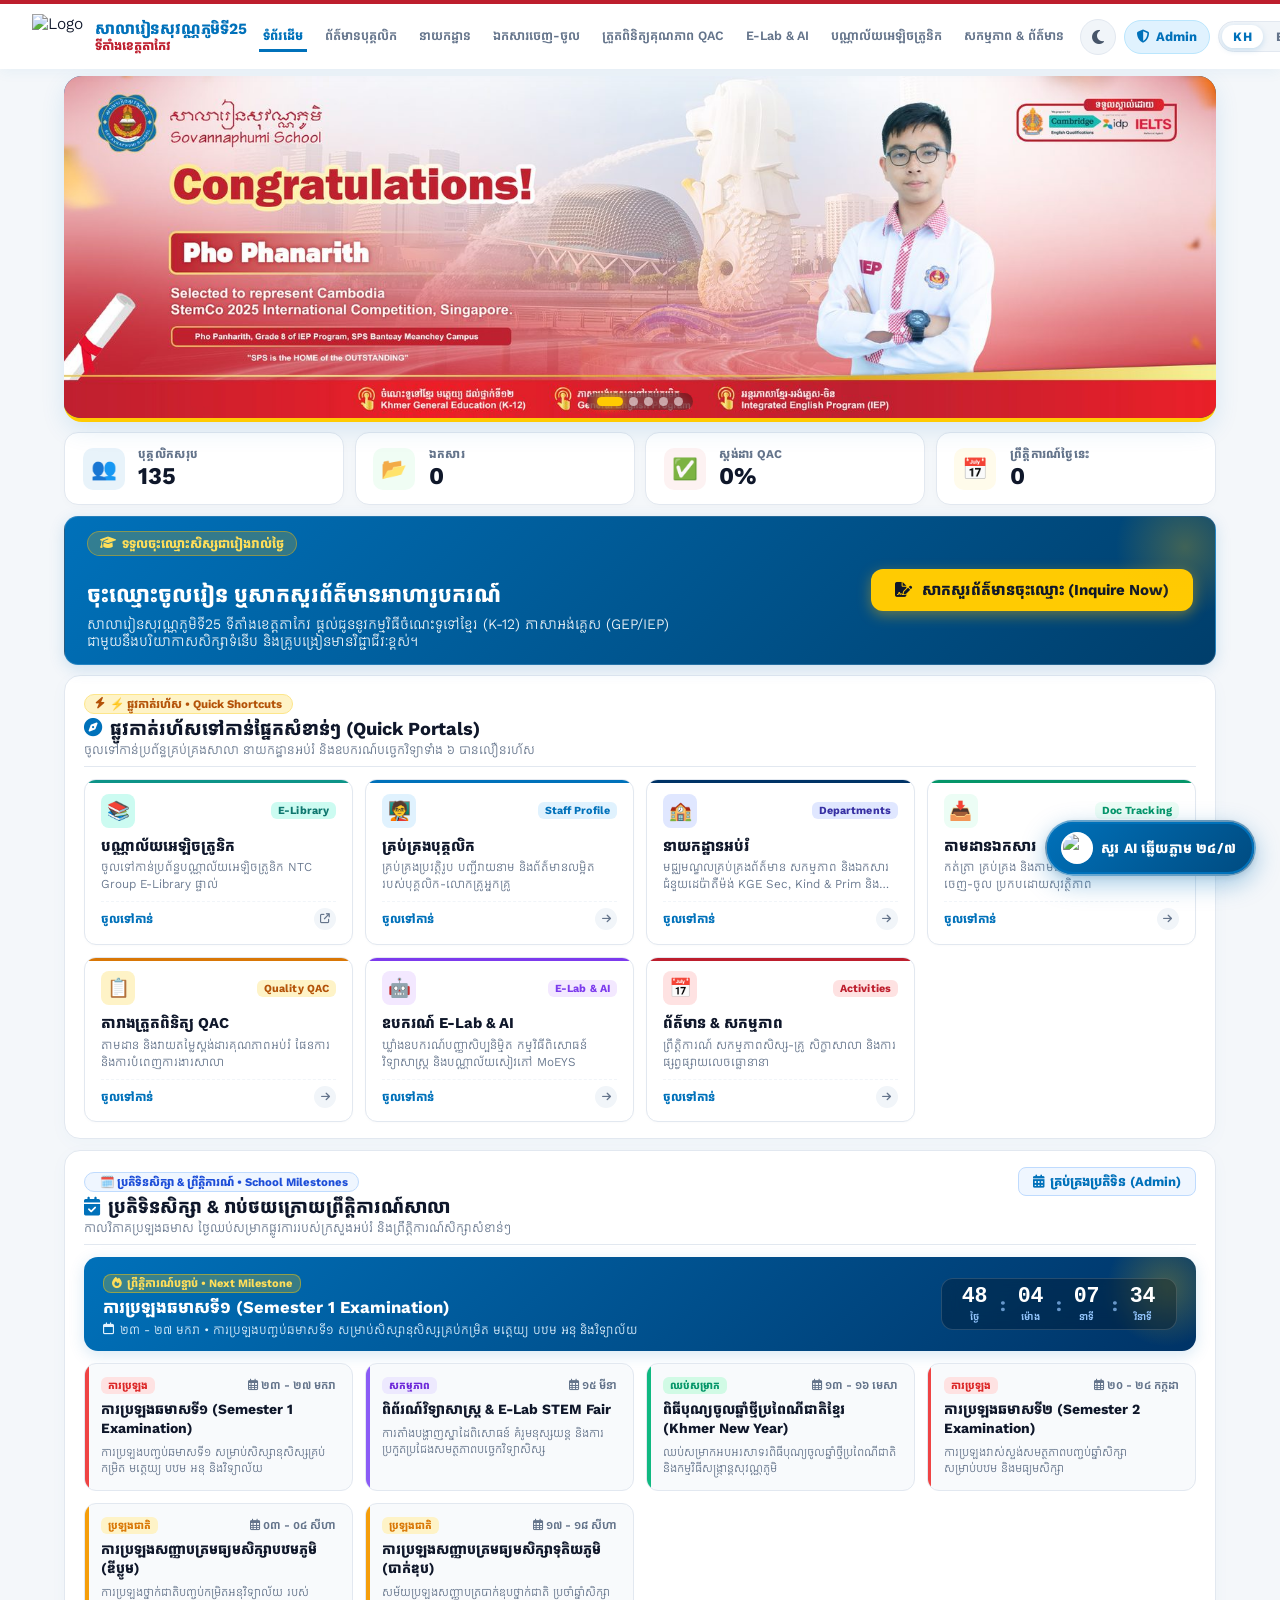
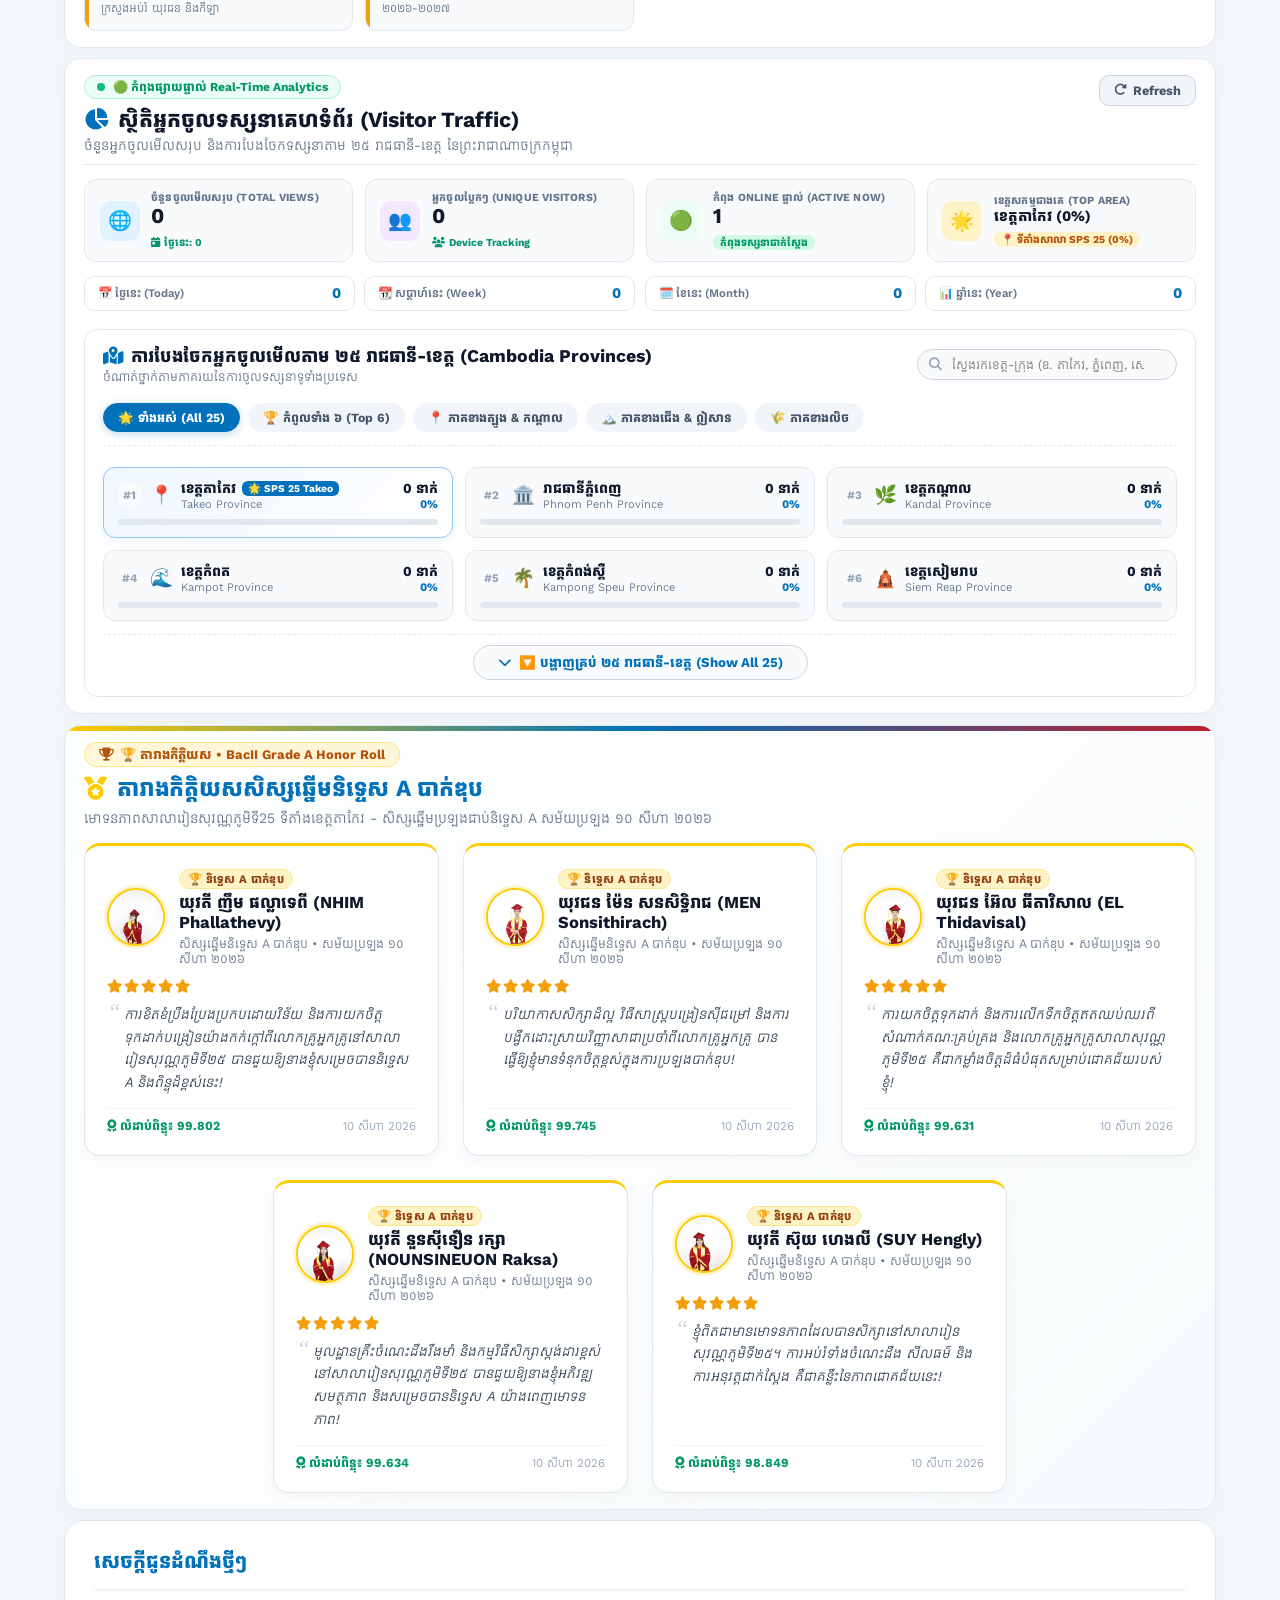
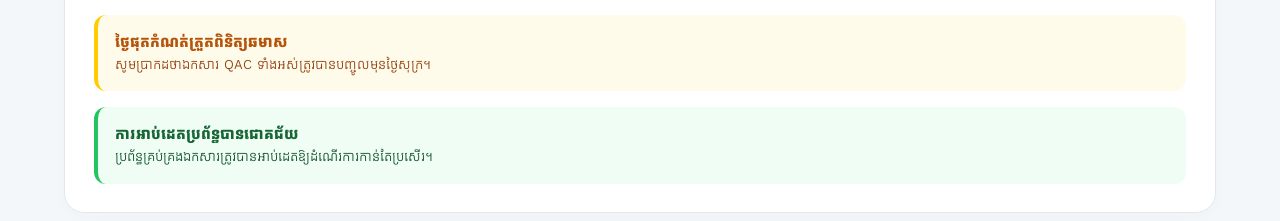
==== commit 75107330: "feat(dept): Support optional external Website/Drive/YouTube link alongside file attachments (v8.3.1)" ====
--- a/index.html
+++ b/index.html
@@ -1675,6 +1675,12 @@
                     <div id="dept-doc-preview-container" class="attachment-preview-list" style="margin-top: 8px;"></div>
                 </div>
 
+                <!-- 4b. External Website / Drive / YouTube Link (Optional) -->
+                <div class="form-group">
+                    <label for="dept-form-external-link">🔗 ឬដាក់តំណភ្ជាប់ Website / Drive / YouTube (External Link - មិនខាតទំហំស្តុកទុក)</label>
+                    <input type="url" id="dept-form-external-link" placeholder="https://... (Paste លីង Website ទីនេះ ដើម្បីចុចបើកទៅតែម្តង)">
+                </div>
+
                 <!-- 5. Auto-Publish to School Activities Feed Checkbox -->
                 <div style="margin-top: 14px; background: #f0fdf4; border: 1.5px solid #bbf7d0; border-radius: 12px; padding: 12px 16px; display: flex; align-items: center; gap: 12px;">
                     <input type="checkbox" id="dept-form-publish-activities" checked style="width: 19px; height: 19px; accent-color: #059669; cursor: pointer;">
@@ -2146,6 +2152,6 @@
     <!-- Global Toast Container for Social Share & Copy Feedback -->
     <div id="sps-toast-container" class="sps-toast-container"></div>
 
-    <script src="app.js?v=8.3.0"></script>
+    <script src="app.js?v=8.3.1"></script>
 </body>
 </html>
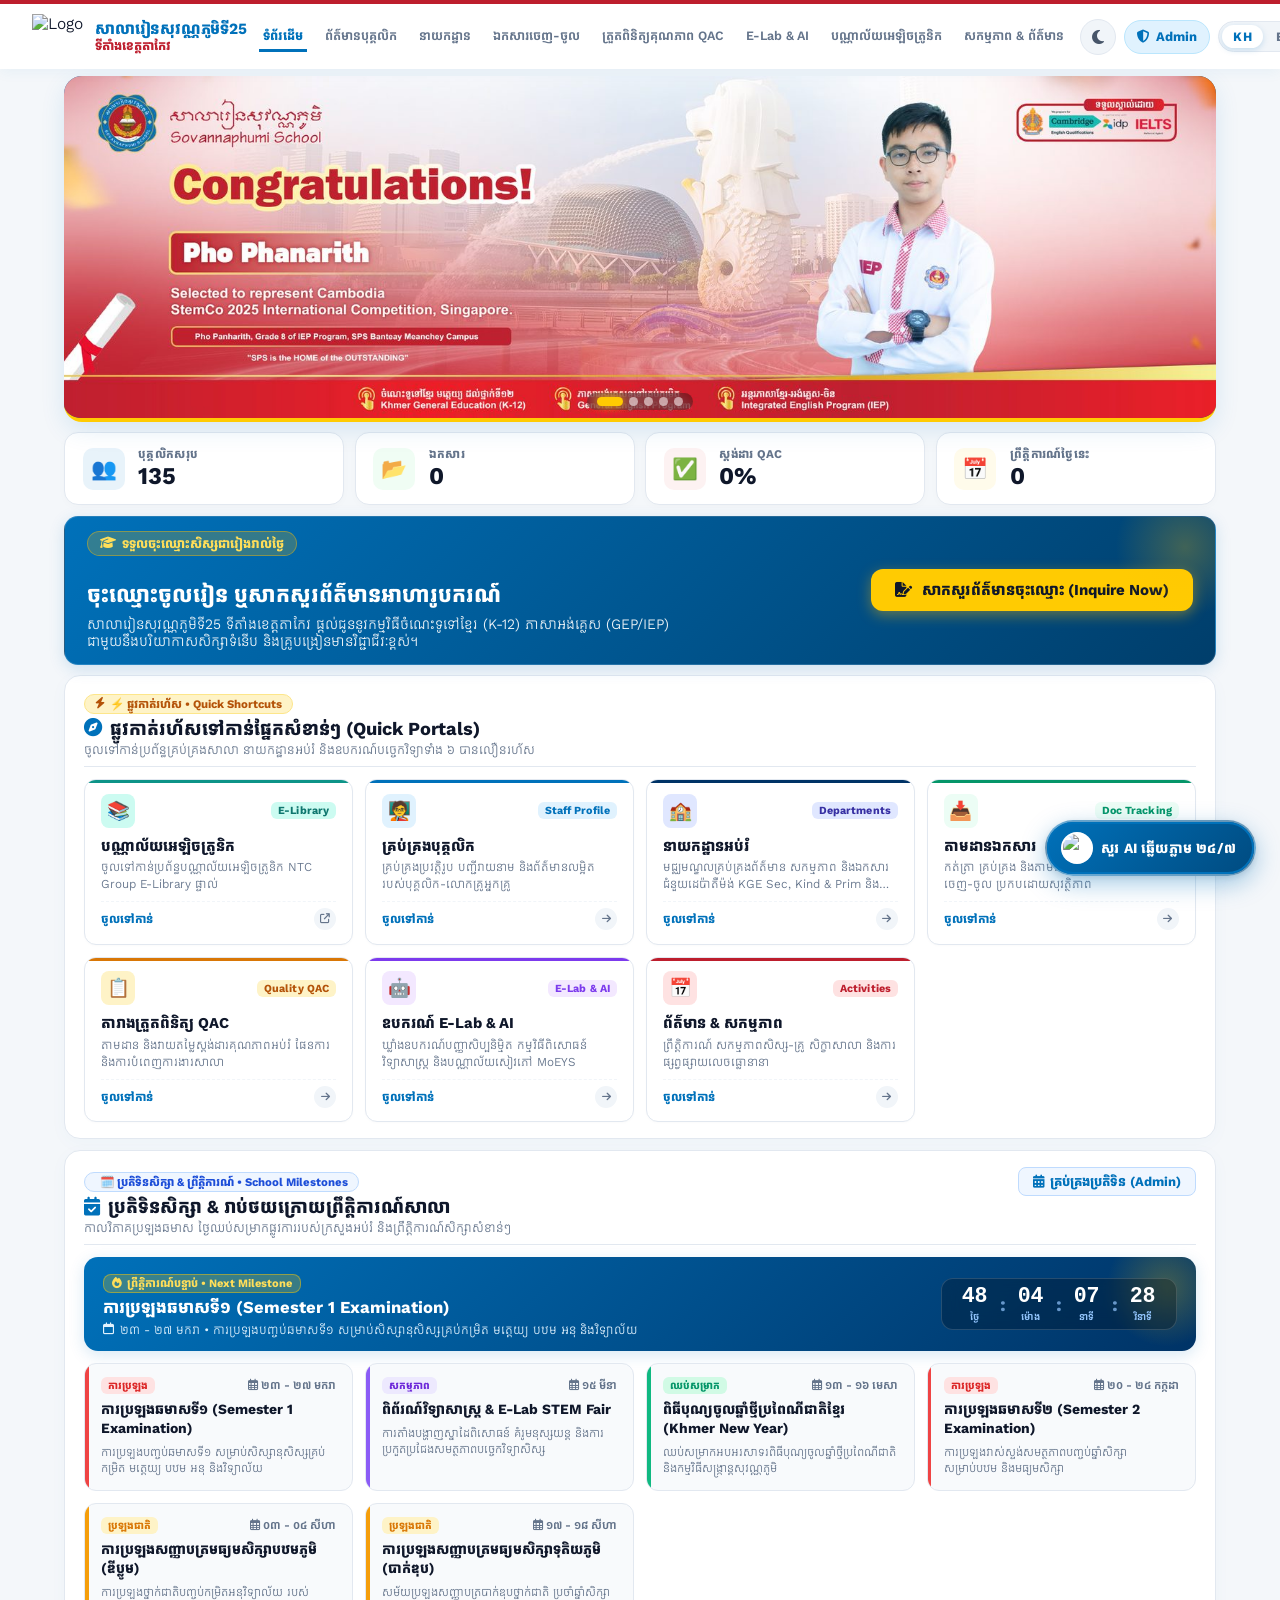
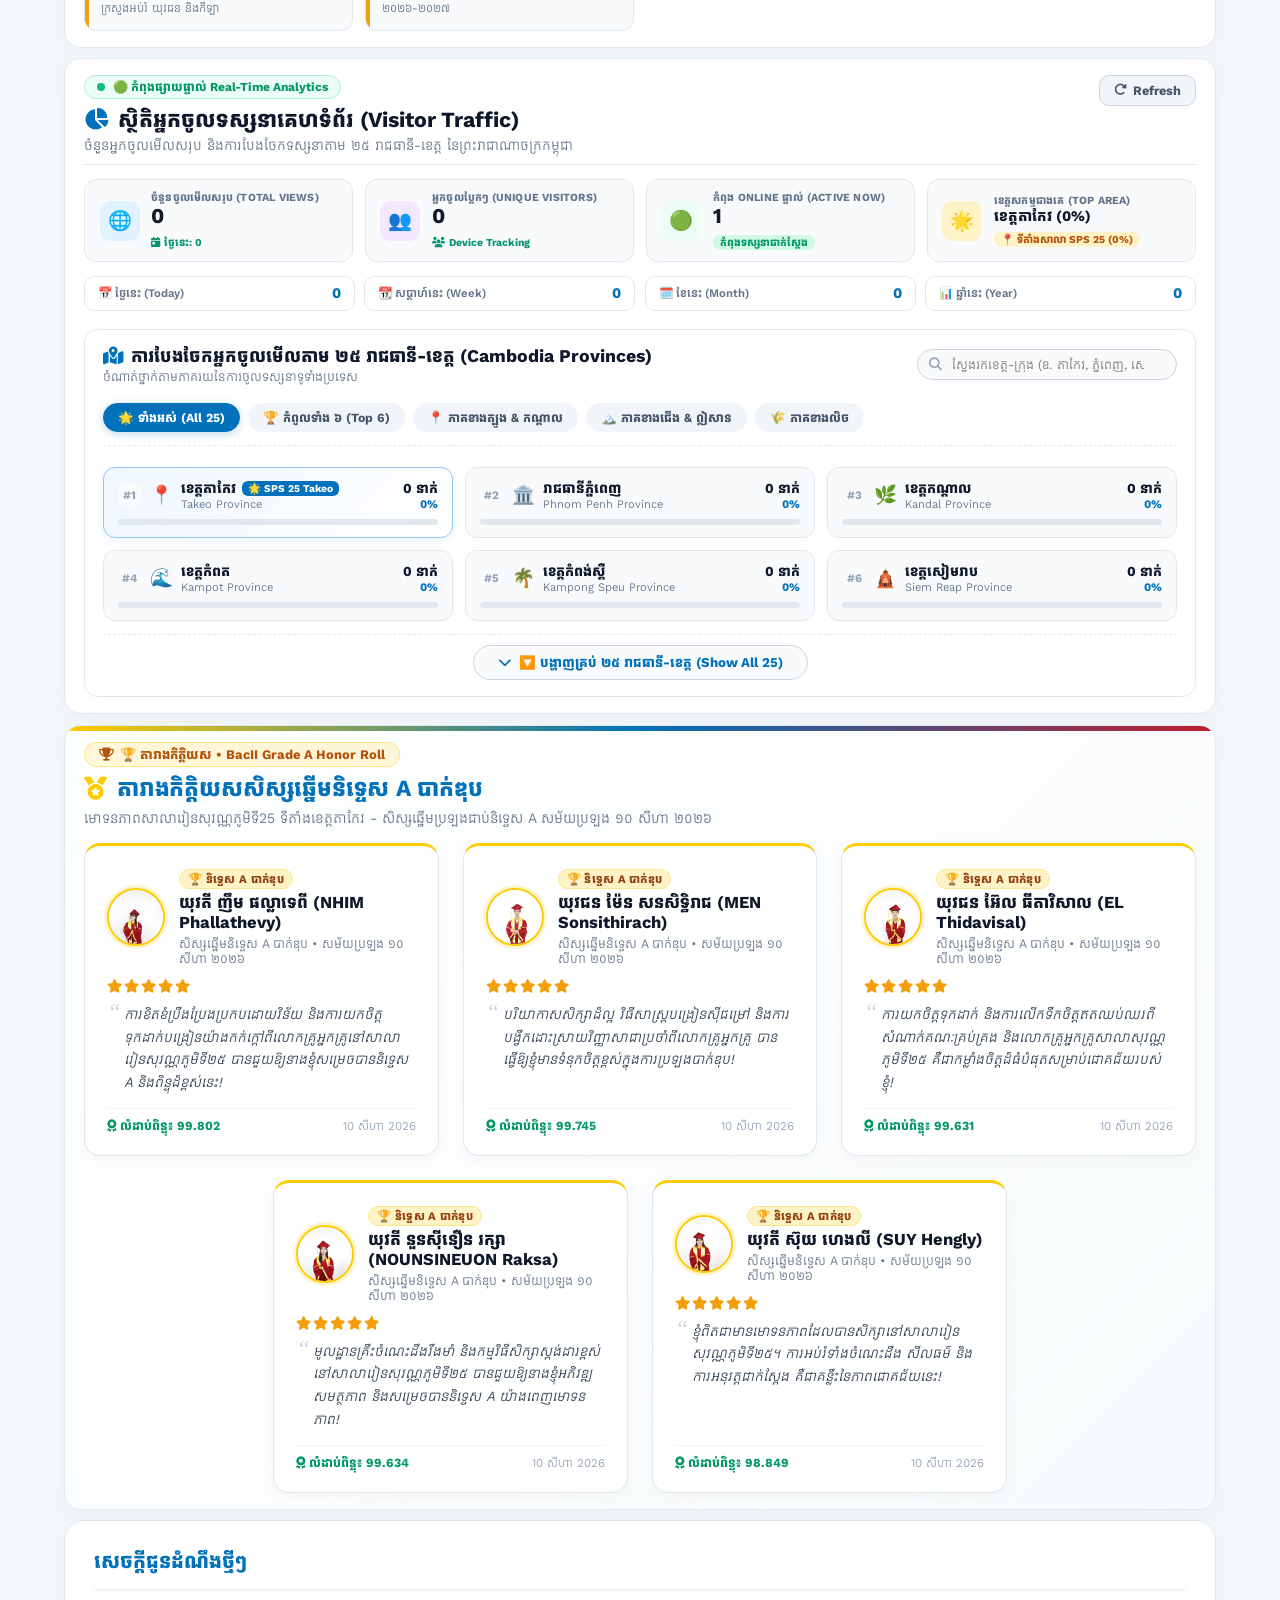
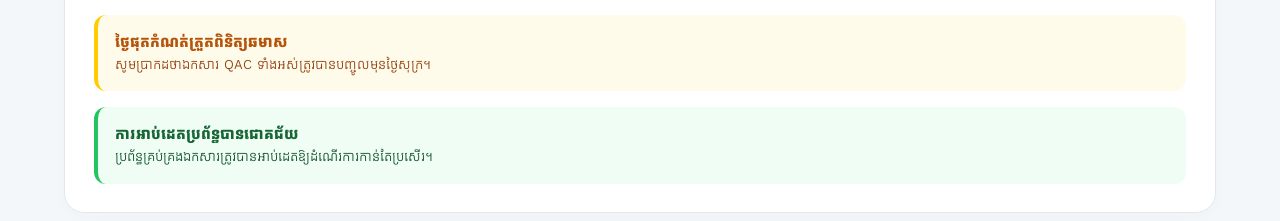
==== commit 8bd0131f: "feat(dept): Add interactive Cover Image Cropper (16:9, 4:3, 1:1, Free, Rotate, Zoom) for department " ====
--- a/index.html
+++ b/index.html
@@ -141,6 +141,7 @@
 
     <!-- FontAwesome Icons -->
     <link rel="stylesheet" href="https://cdnjs.cloudflare.com/ajax/libs/font-awesome/6.5.1/css/all.min.css">
+    <link rel="stylesheet" href="https://cdnjs.cloudflare.com/ajax/libs/cropperjs/1.6.2/cropper.min.css">
     
     <link rel="stylesheet" href="style.css?v=8.3.0">
 
@@ -1635,8 +1636,11 @@
                     </div>
                     <input type="file" id="dept-form-image" accept="image/*" style="display: none;" onchange="handleDeptCoverSelect(event)">
                     <input type="hidden" id="dept-cover-custom-url" value="">
-                    <div id="dept-cover-preview" style="display: none; border-radius: 10px; overflow: hidden; max-height: 160px; margin-top: 6px; border: 1px solid #e2e8f0;">
-                        <img id="dept-cover-preview-img" src="" alt="Cover Preview" style="width: 100%; height: 100%; object-fit: cover;">
+                    <div id="dept-cover-preview" style="display: none; border-radius: 10px; overflow: hidden; max-height: 180px; margin-top: 6px; border: 1px solid #e2e8f0; position: relative;">
+                        <img id="dept-cover-preview-img" src="" alt="Cover Preview" style="width: 100%; height: 100%; object-fit: cover; display: block;">
+                        <button type="button" onclick="openCoverCropperModal()" style="position: absolute; bottom: 8px; right: 8px; background: rgba(15, 23, 42, 0.82); color: white; border: 1px solid rgba(255,255,255,0.3); border-radius: 8px; padding: 5px 12px; font-size: 0.78rem; font-weight: 700; cursor: pointer; display: inline-flex; align-items: center; gap: 6px; backdrop-filter: blur(4px);">
+                            <i class="fa-solid fa-crop-simple"></i> កាត់រូបភាព (Crop)
+                        </button>
                     </div>
                 </div>
 
@@ -2152,6 +2156,40 @@
     <!-- Global Toast Container for Social Share & Copy Feedback -->
     <div id="sps-toast-container" class="sps-toast-container"></div>
 
-    <script src="app.js?v=8.3.1"></script>
+    <!-- ==================== MODAL: COVER IMAGE CROPPER ==================== -->
+    <div id="modal-cover-cropper" class="modal-overlay" style="display: none; z-index: 2500;">
+        <div class="modal-box" style="max-width: 680px; width: 95%; padding: 0; overflow: hidden; border-radius: 16px;">
+            <div style="background: linear-gradient(135deg, #00337c 0%, #0071ba 100%); color: white; padding: 14px 20px; display: flex; justify-content: space-between; align-items: center;">
+                <h3 style="margin: 0; font-size: 1rem; display: flex; align-items: center; gap: 8px;">
+                    <i class="fa-solid fa-crop-simple"></i> កាត់រូបភាពតំណាង (Crop Cover Image)
+                </h3>
+                <button type="button" onclick="closeCoverCropperModal()" style="background: rgba(255,255,255,0.2); border: none; color: white; width: 30px; height: 30px; border-radius: 50%; font-size: 1.1rem; cursor: pointer;">&times;</button>
+            </div>
+            <div style="padding: 16px; background: #0f172a;">
+                <div style="max-height: 55vh; width: 100%; overflow: hidden; display: flex; justify-content: center; align-items: center; background: #1e293b; border-radius: 10px;">
+                    <img id="cover-cropper-target-img" src="" alt="Crop Target" style="max-width: 100%; display: block;">
+                </div>
+                <div style="display: flex; gap: 6px; flex-wrap: wrap; justify-content: center; margin-top: 12px;">
+                    <button type="button" class="btn-cancel" style="padding: 5px 10px; font-size: 0.78rem; background: #334155; color: white; border: none;" onclick="setCropperAspect(16/9)">16:9 (Cover)</button>
+                    <button type="button" class="btn-cancel" style="padding: 5px 10px; font-size: 0.78rem; background: #334155; color: white; border: none;" onclick="setCropperAspect(4/3)">4:3</button>
+                    <button type="button" class="btn-cancel" style="padding: 5px 10px; font-size: 0.78rem; background: #334155; color: white; border: none;" onclick="setCropperAspect(1)">1:1 (Square)</button>
+                    <button type="button" class="btn-cancel" style="padding: 5px 10px; font-size: 0.78rem; background: #334155; color: white; border: none;" onclick="setCropperAspect(NaN)">សេរី (Free)</button>
+                    <button type="button" class="btn-cancel" style="padding: 5px 10px; font-size: 0.78rem; background: #1e293b; color: #38bdf8; border: 1px solid #38bdf8;" onclick="if(window._deptCropper) window._deptCropper.rotate(-90)"><i class="fa-solid fa-rotate-left"></i></button>
+                    <button type="button" class="btn-cancel" style="padding: 5px 10px; font-size: 0.78rem; background: #1e293b; color: #38bdf8; border: 1px solid #38bdf8;" onclick="if(window._deptCropper) window._deptCropper.rotate(90)"><i class="fa-solid fa-rotate-right"></i></button>
+                    <button type="button" class="btn-cancel" style="padding: 5px 10px; font-size: 0.78rem; background: #1e293b; color: #38bdf8; border: 1px solid #38bdf8;" onclick="if(window._deptCropper) window._deptCropper.zoom(0.1)"><i class="fa-solid fa-magnifying-glass-plus"></i></button>
+                    <button type="button" class="btn-cancel" style="padding: 5px 10px; font-size: 0.78rem; background: #1e293b; color: #38bdf8; border: 1px solid #38bdf8;" onclick="if(window._deptCropper) window._deptCropper.zoom(-0.1)"><i class="fa-solid fa-magnifying-glass-minus"></i></button>
+                </div>
+            </div>
+            <div style="padding: 14px 20px; background: #ffffff; display: flex; justify-content: flex-end; gap: 10px; border-top: 1px solid #e2e8f0;">
+                <button type="button" class="btn-cancel" onclick="closeCoverCropperModal()">ប្រើរូបដើម (Skip)</button>
+                <button type="button" class="btn-publish-post" onclick="applyCoverCrop()">
+                    <i class="fa-solid fa-check"></i> រក្សាទុកការកាត់ (Apply Crop)
+                </button>
+            </div>
+        </div>
+    </div>
+
+    <script src="https://cdnjs.cloudflare.com/ajax/libs/cropperjs/1.6.2/cropper.min.js"></script>
+    <script src="app.js?v=8.3.2"></script>
 </body>
 </html>
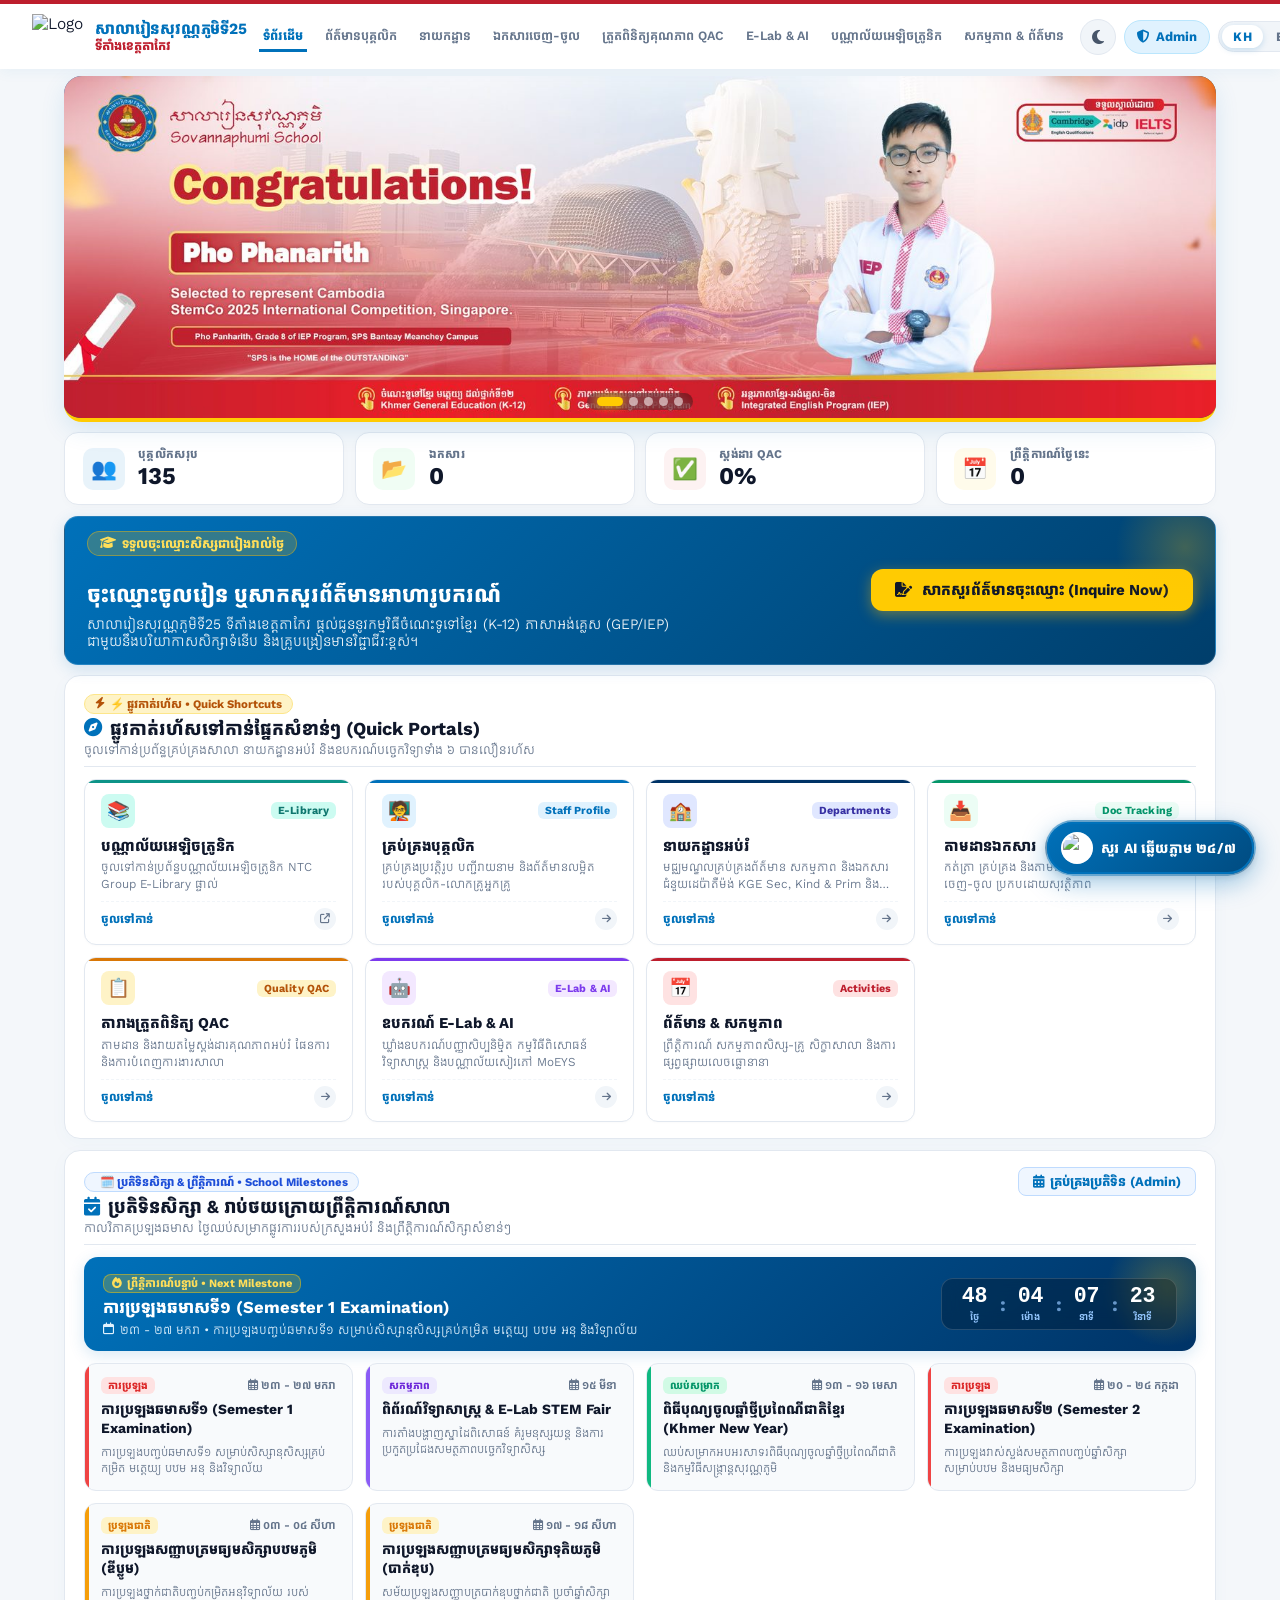
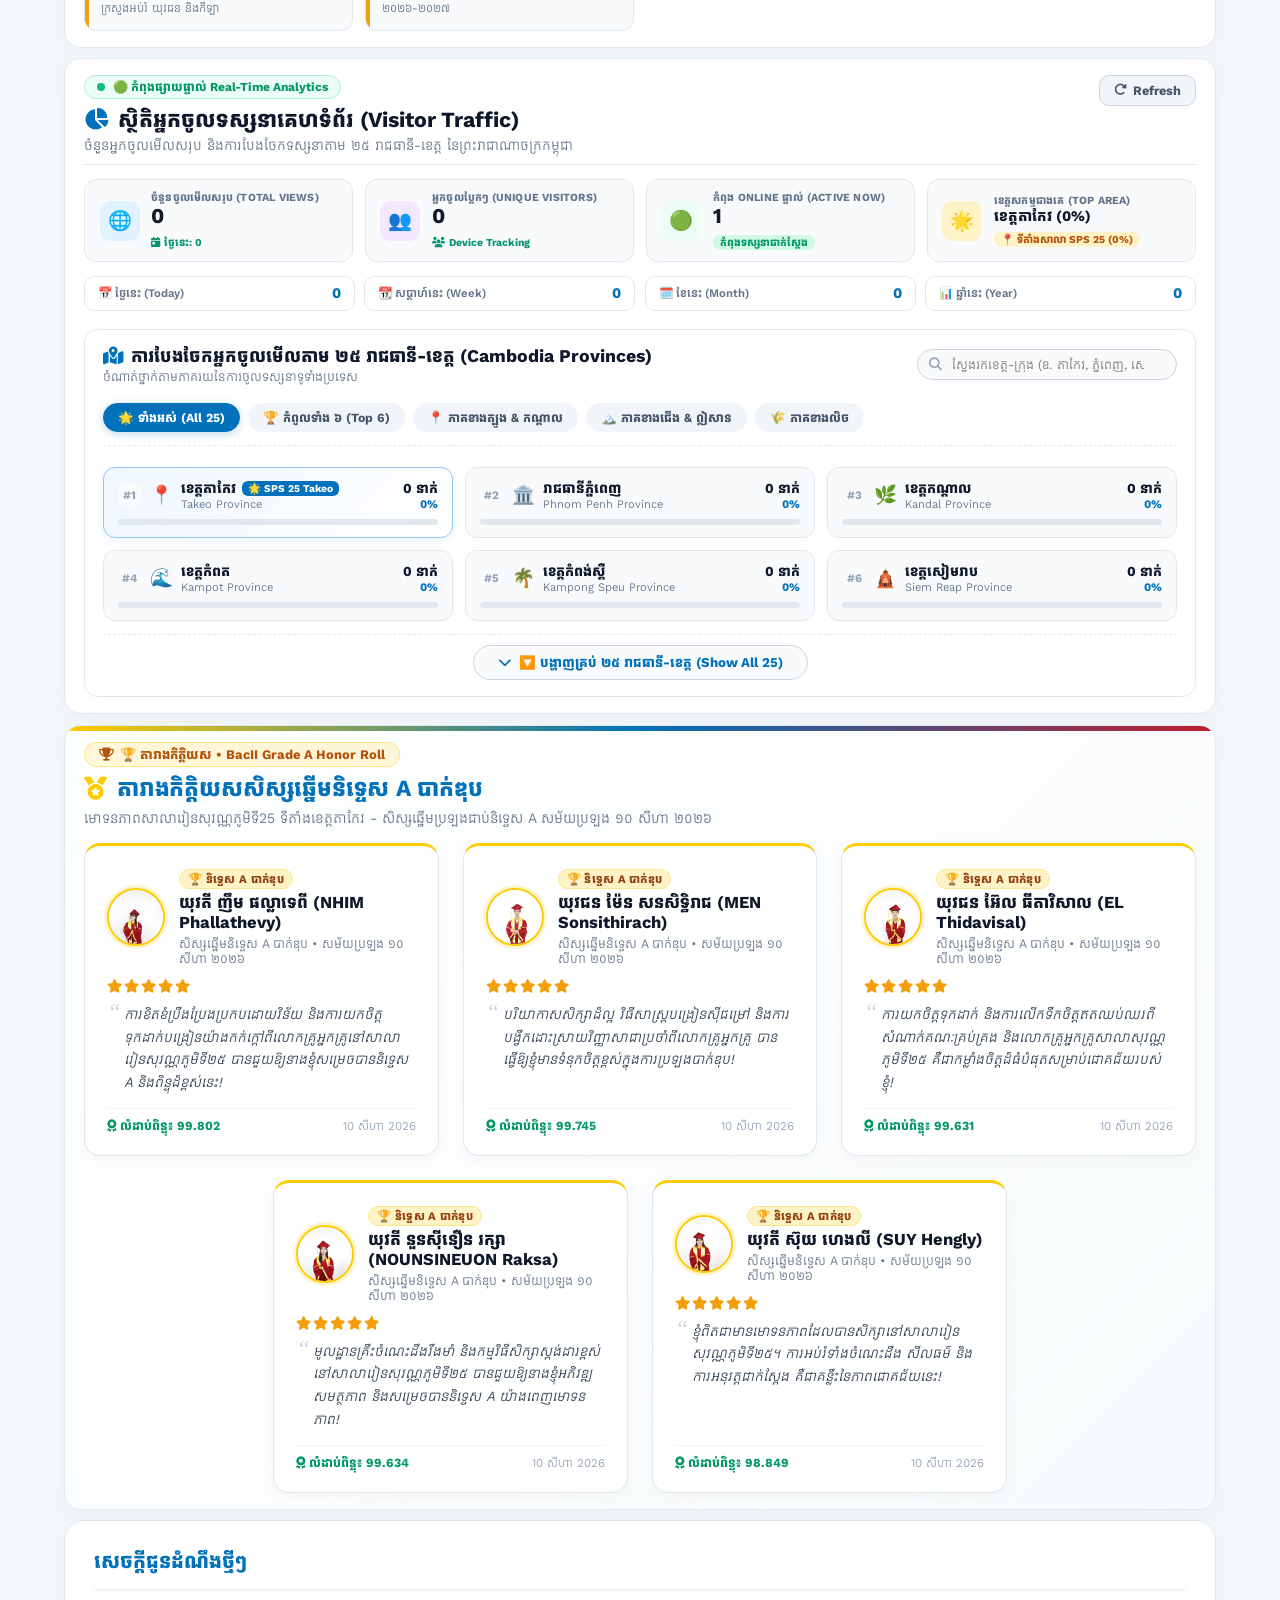
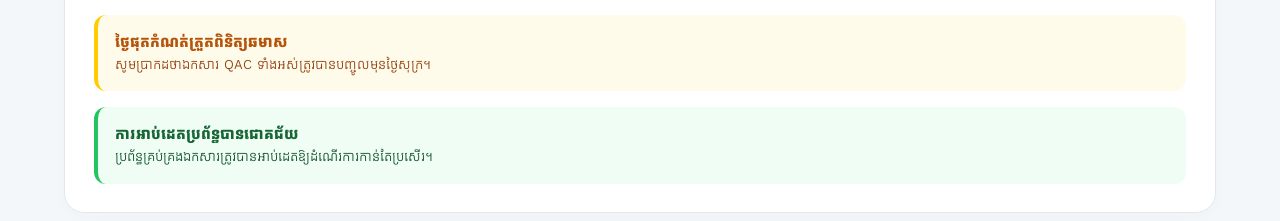
==== commit c50a3b37: "fix(dept): Fix Cover Cropper modal class (custom-modal-backdrop) and z-index so it pops up cleanly (" ====
--- a/index.html
+++ b/index.html
@@ -2157,8 +2157,8 @@
     <div id="sps-toast-container" class="sps-toast-container"></div>
 
     <!-- ==================== MODAL: COVER IMAGE CROPPER ==================== -->
-    <div id="modal-cover-cropper" class="modal-overlay" style="display: none; z-index: 2500;">
-        <div class="modal-box" style="max-width: 680px; width: 95%; padding: 0; overflow: hidden; border-radius: 16px;">
+    <div id="modal-cover-cropper" class="custom-modal-backdrop" style="z-index: 10050;" onclick="if(event.target===this) closeCoverCropperModal()">
+        <div class="custom-modal-content" style="max-width: 680px; width: 95%; padding: 0; overflow: hidden; border-radius: 16px;" onclick="event.stopPropagation()">
             <div style="background: linear-gradient(135deg, #00337c 0%, #0071ba 100%); color: white; padding: 14px 20px; display: flex; justify-content: space-between; align-items: center;">
                 <h3 style="margin: 0; font-size: 1rem; display: flex; align-items: center; gap: 8px;">
                     <i class="fa-solid fa-crop-simple"></i> កាត់រូបភាពតំណាង (Crop Cover Image)
@@ -2190,6 +2190,6 @@
     </div>
 
     <script src="https://cdnjs.cloudflare.com/ajax/libs/cropperjs/1.6.2/cropper.min.js"></script>
-    <script src="app.js?v=8.3.2"></script>
+    <script src="app.js?v=8.3.3"></script>
 </body>
 </html>
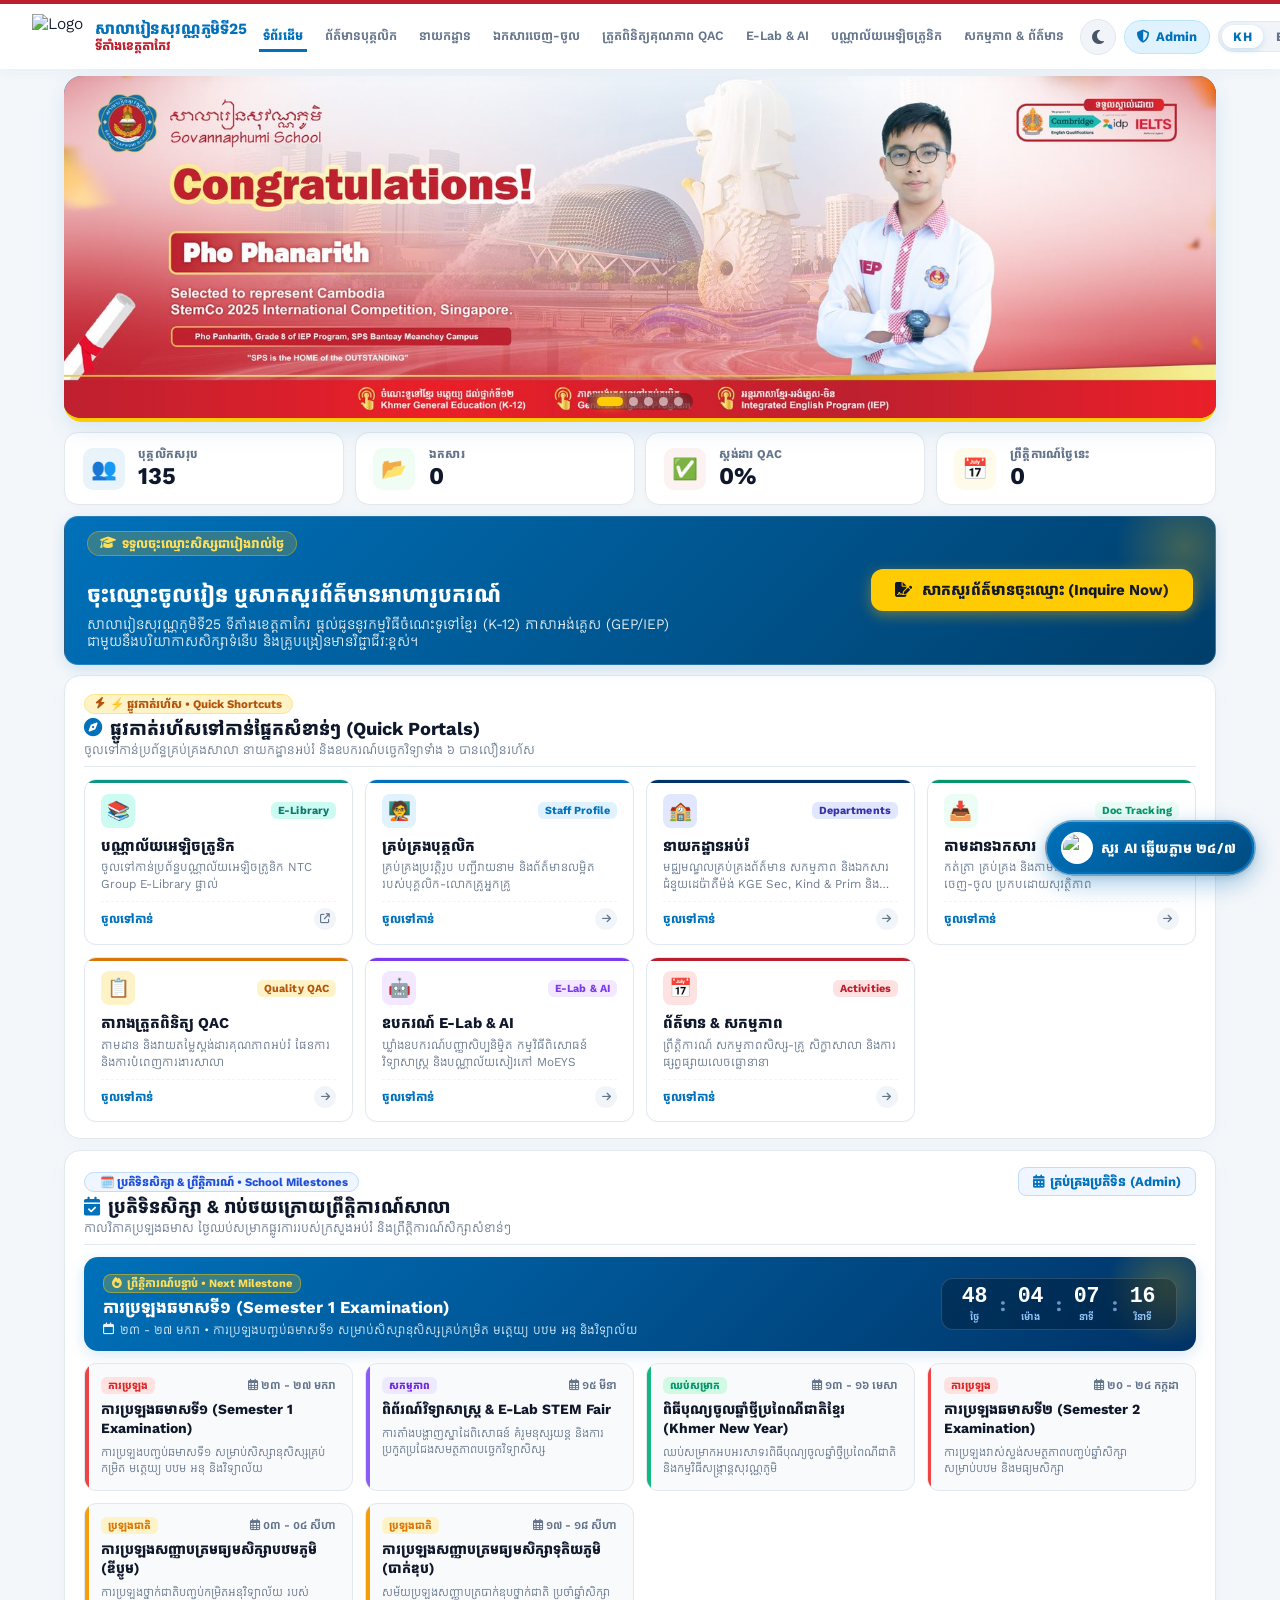
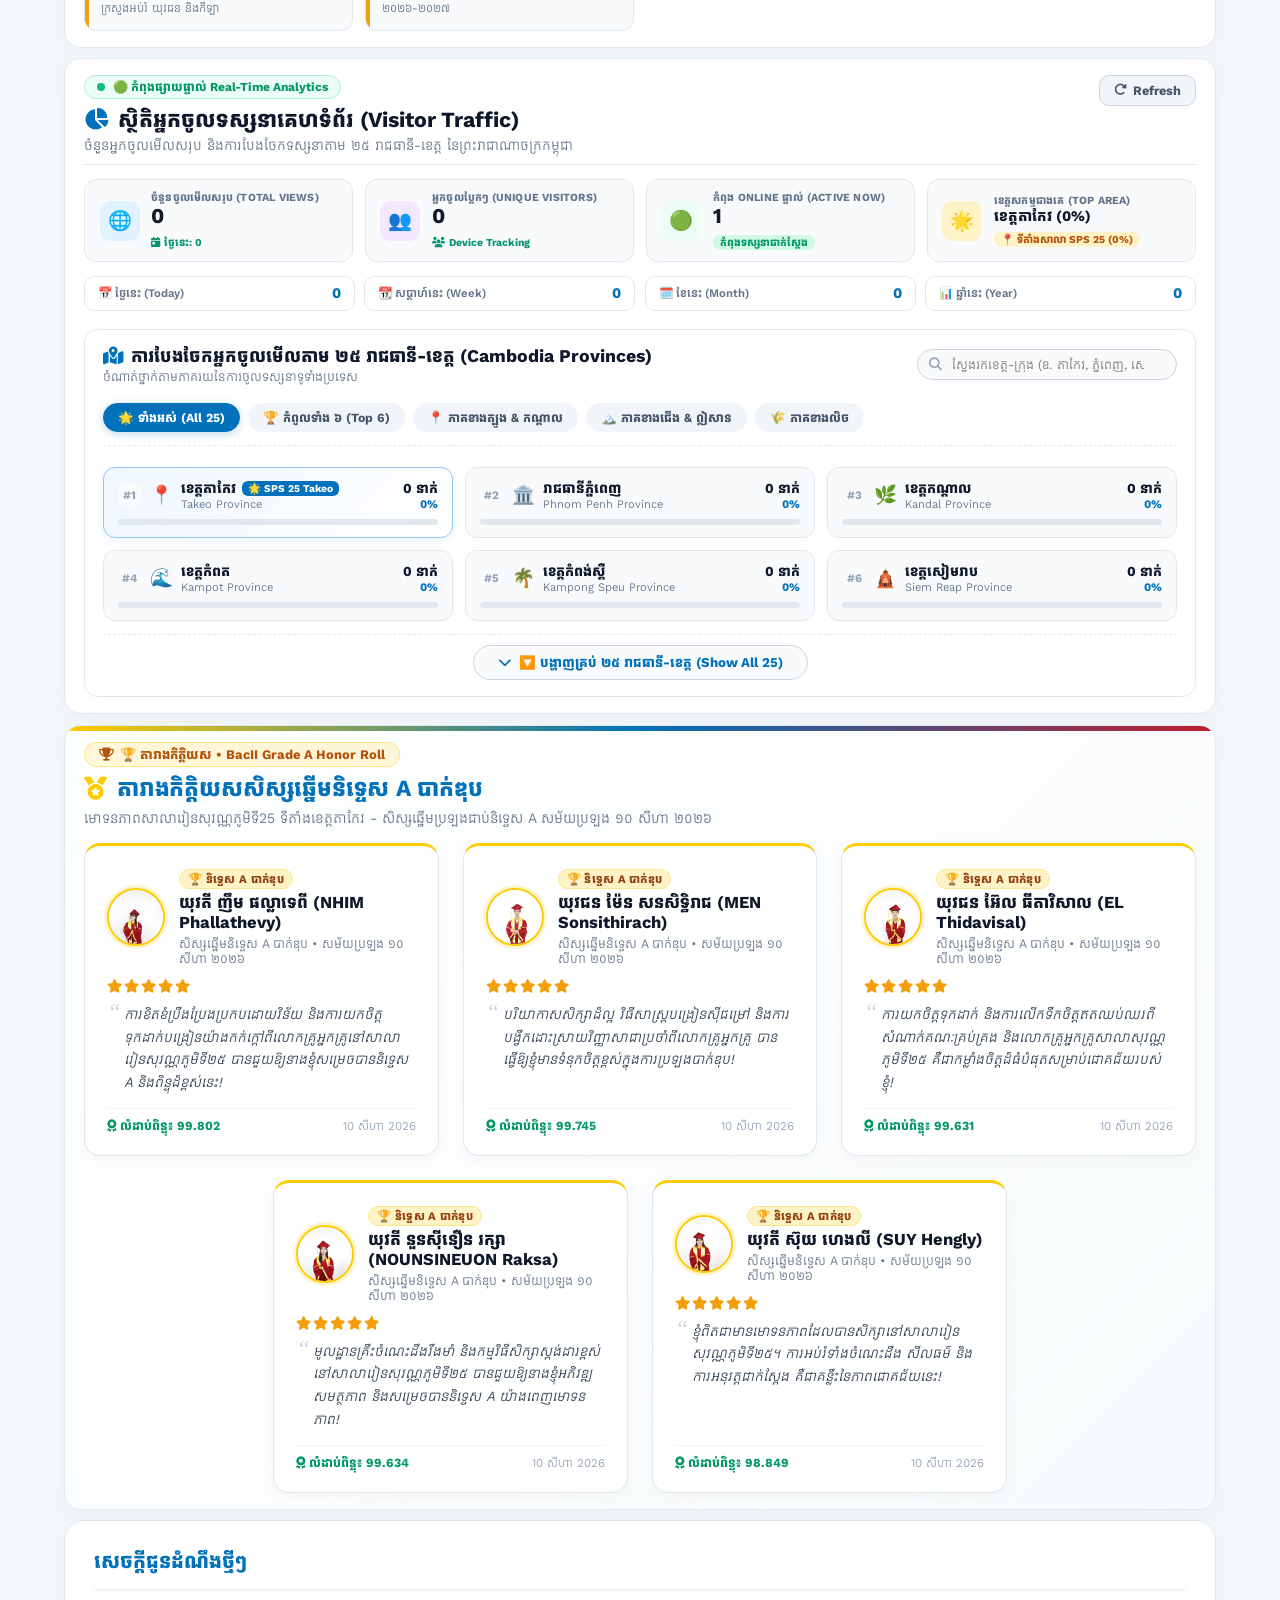
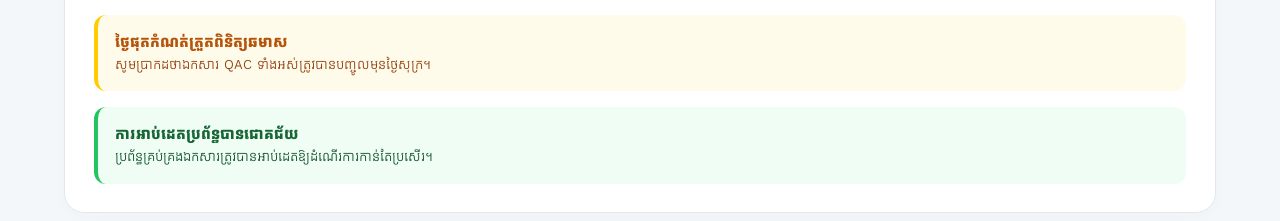
==== commit 2f67ad89: "feat(kge): Add KGE (Kindergarten) department, 5th center Department Head (Vacant) in Management, and" ====
--- a/index.html
+++ b/index.html
@@ -796,7 +796,7 @@
     <main id="view-StaffProfile" class="content-page tab-view">
         <div style="width: 100%; height: calc(100vh - 75px); margin-top: 0; padding: 0; overflow: hidden;">
             <iframe 
-                src="staff-profile.html?v=8.2.8" 
+                src="staff-profile.html?v=8.3.4" 
                 class="iframe-container"
                 title="Staff Profile">
             </iframe>
@@ -824,7 +824,10 @@
                                 <i class="fa-solid fa-graduation-cap"></i> <span data-i18n="dept_tab_kge_sec">KGE Secondary</span> <span class="dept-pill-count" id="dept-tab-count-kge_sec">0</span>
                             </button>
                             <button type="button" class="dept-pill-btn" id="dept-btn-kge_kp" onclick="switchDepartmentTab('kge_kp')">
-                                <i class="fa-solid fa-children"></i> <span data-i18n="dept_tab_kge_kp">KGE Kind & Prim</span> <span class="dept-pill-count" id="dept-tab-count-kge_kp">0</span>
+                                <i class="fa-solid fa-book-open"></i> <span data-i18n="dept_tab_kge_kp">KGE Primary</span> <span class="dept-pill-count" id="dept-tab-count-kge_kp">0</span>
+                            </button>
+                            <button type="button" class="dept-pill-btn" id="dept-btn-kge_kg" onclick="switchDepartmentTab('kge_kg')">
+                                <i class="fa-solid fa-shapes"></i> <span data-i18n="dept_tab_kge_kg">KGE Kindergarten</span> <span class="dept-pill-count" id="dept-tab-count-kge_kg">0</span>
                             </button>
                             <button type="button" class="dept-pill-btn" id="dept-btn-gep" onclick="switchDepartmentTab('gep')">
                                 <i class="fa-solid fa-language"></i> <span data-i18n="dept_tab_gep">GEP</span> <span class="dept-pill-count" id="dept-tab-count-gep">0</span>
@@ -1275,7 +1278,10 @@
                             <span data-i18n="cat_kge_sec">🏫 KGE Secondary</span>
                         </button>
                         <button class="cat-filter-btn" onclick="filterNews('kge_kp', this)" style="border-left: 3px solid #d97706;">
-                            <span data-i18n="cat_kge_kp">🎒 KGE Kind & Prim</span>
+                            <span data-i18n="cat_kge_kp">🎒 KGE Primary</span>
+                        </button>
+                        <button class="cat-filter-btn" onclick="filterNews('kge_kg', this)" style="border-left: 3px solid #ec4899;">
+                            <span data-i18n="cat_kge_kg">🧸 KGE Kindergarten</span>
                         </button>
                         <button class="cat-filter-btn" onclick="filterNews('gep', this)" style="border-left: 3px solid #059669;">
                             <span data-i18n="cat_gep">🌐 GEP (English)</span>
@@ -1453,7 +1459,8 @@
                     <select id="admin-role-select" style="width: 100%; padding: 10px 14px; border: 1.5px solid #cbd5e1; border-radius: 10px; font-weight: 600; font-size: 0.9rem;">
                         <option value="auto">✨ ស្វ័យប្រវត្តិតាម Password (Auto-detect)</option>
                         <option value="kge_sec">🏫 KGE Secondary (អនុ & វិទ្យាល័យ)</option>
-                        <option value="kge_kp">🎒 KGE Kind & Prim (មត្តេយ្យ & បឋម)</option>
+                        <option value="kge_kp">🎒 KGE Primary (ចំណេះទូទៅបឋម)</option>
+                        <option value="kge_kg">🧸 KGE Kindergarten (ចំណេះទូទៅមត្តេយ្យ)</option>
                         <option value="gep">🌐 GEP (ភាសាអង់គ្លេសទូទៅ)</option>
                         <option value="superadmin">👑 Super Admin (គ្រប់គ្រងទូទៅ)</option>
                     </select>
@@ -1577,7 +1584,8 @@
                         <label data-i18n="lbl_dept_target">ដេប៉ាតឺម៉ង់ (Department) *</label>
                         <select id="dept-form-department" required onchange="updateDeptFormModuleOptions(this.value)">
                             <option value="kge_sec">🏫 KGE Secondary (ចំណេះទូទៅមធ្យម)</option>
-                            <option value="kge_kp">🎒 KGE Kind & Prim (ចំណេះទូទៅមត្តេយ្យ & បឋម)</option>
+                            <option value="kge_kp">🎒 KGE Primary (ចំណេះទូទៅបឋម)</option>
+                            <option value="kge_kg">🧸 KGE Kindergarten (ចំណេះទូទៅមត្តេយ្យ)</option>
                             <option value="gep">🌐 GEP (ភាសាអង់គ្លេសទូទៅ)</option>
                         </select>
                     </div>
@@ -2190,6 +2198,6 @@
     </div>
 
     <script src="https://cdnjs.cloudflare.com/ajax/libs/cropperjs/1.6.2/cropper.min.js"></script>
-    <script src="app.js?v=8.3.3"></script>
+    <script src="app.js?v=8.3.4"></script>
 </body>
 </html>
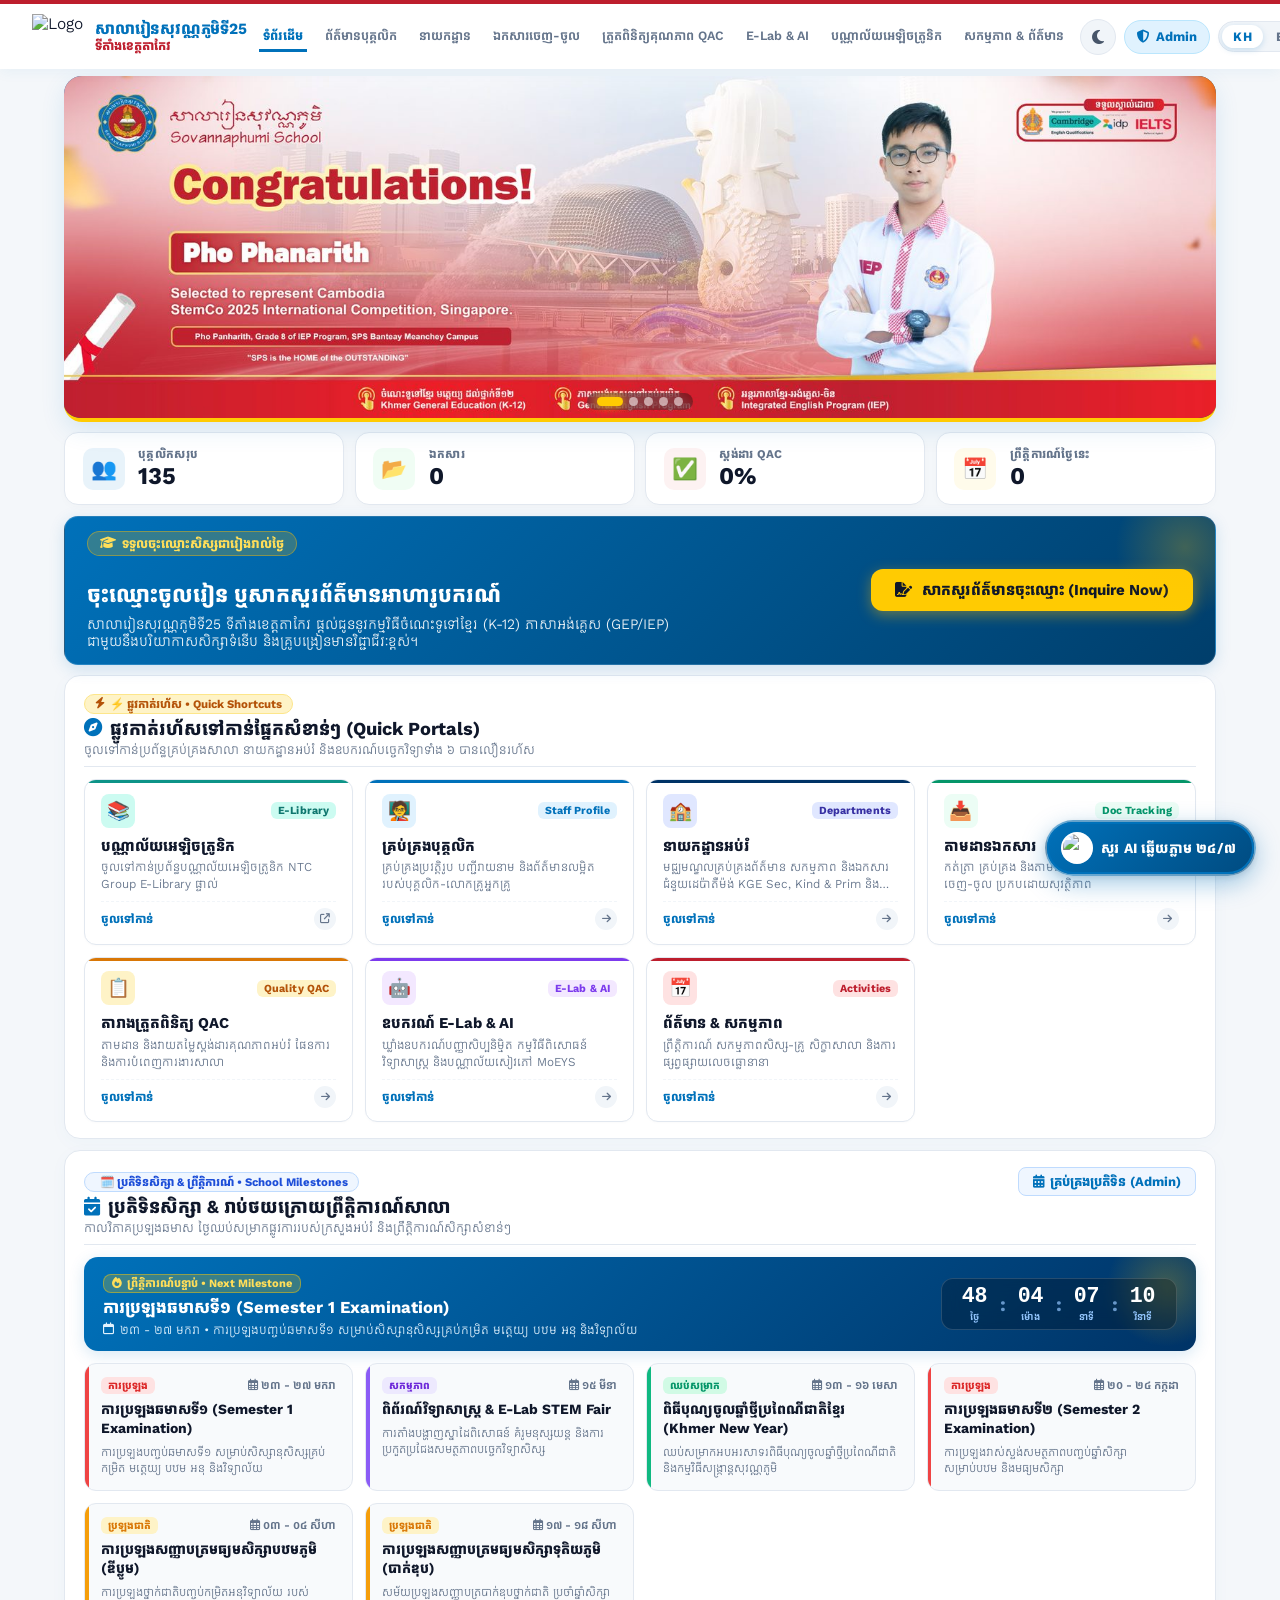
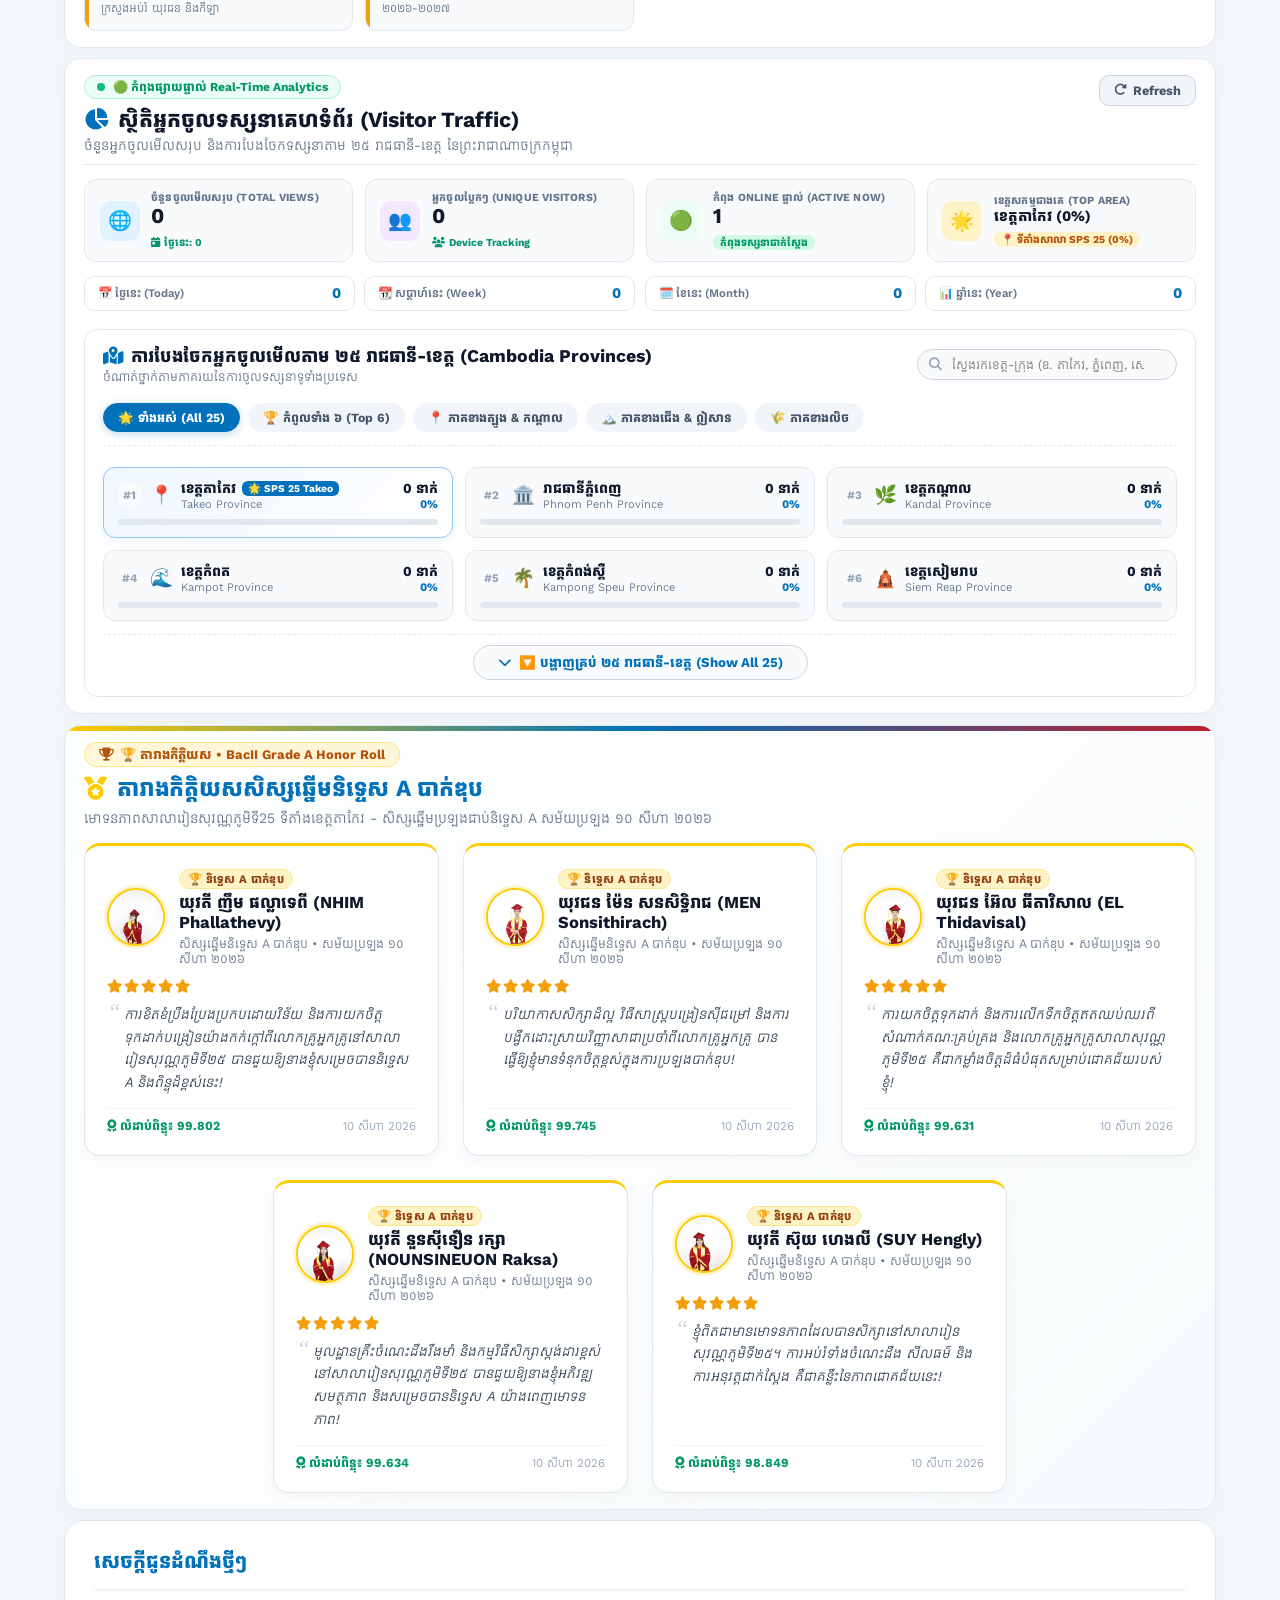
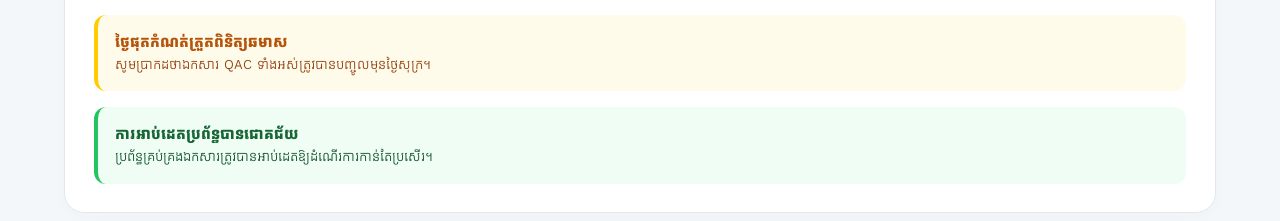
==== commit 2f6754b7: "feat(kge): Reorganize KGE (Primary) into 2x3-col sections and KGE (Kindergarten) into 3x2-col sectio" ====
--- a/index.html
+++ b/index.html
@@ -796,7 +796,7 @@
     <main id="view-StaffProfile" class="content-page tab-view">
         <div style="width: 100%; height: calc(100vh - 75px); margin-top: 0; padding: 0; overflow: hidden;">
             <iframe 
-                src="staff-profile.html?v=8.3.4" 
+                src="staff-profile.html?v=8.3.5" 
                 class="iframe-container"
                 title="Staff Profile">
             </iframe>
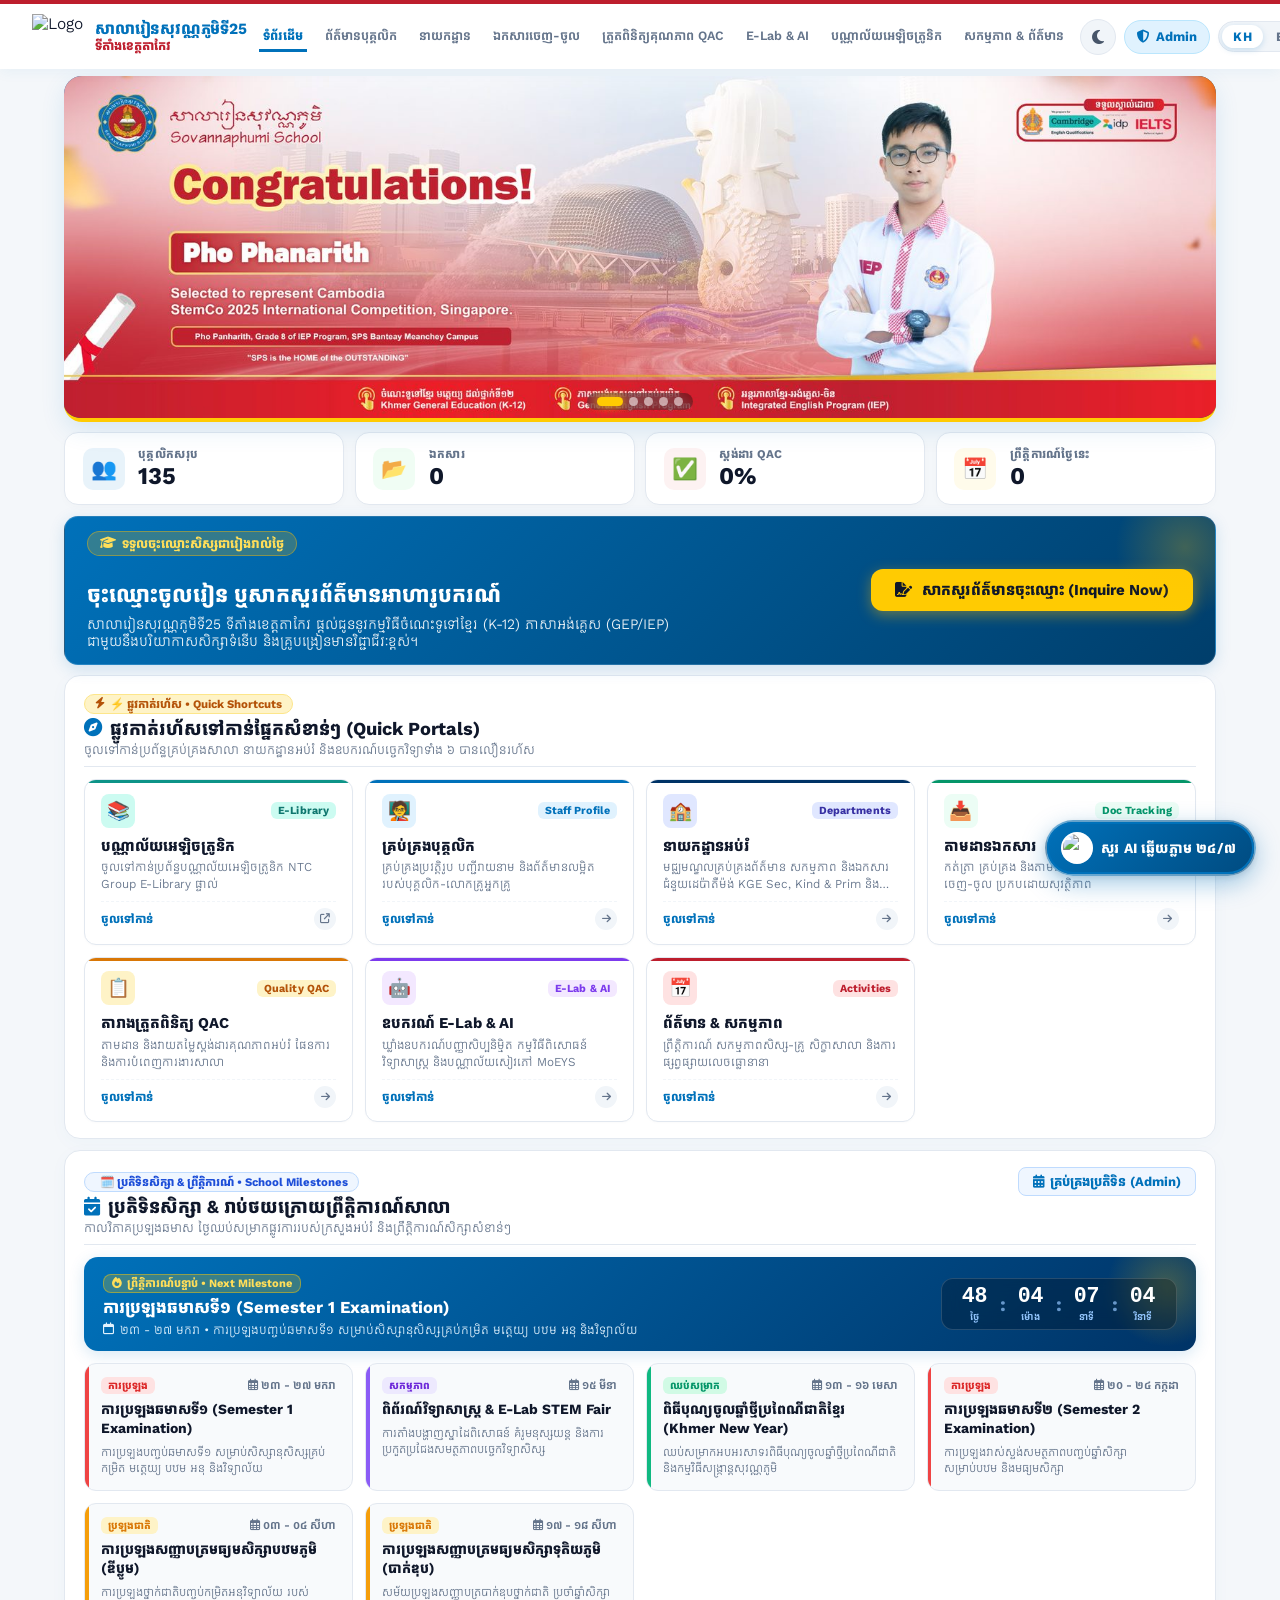
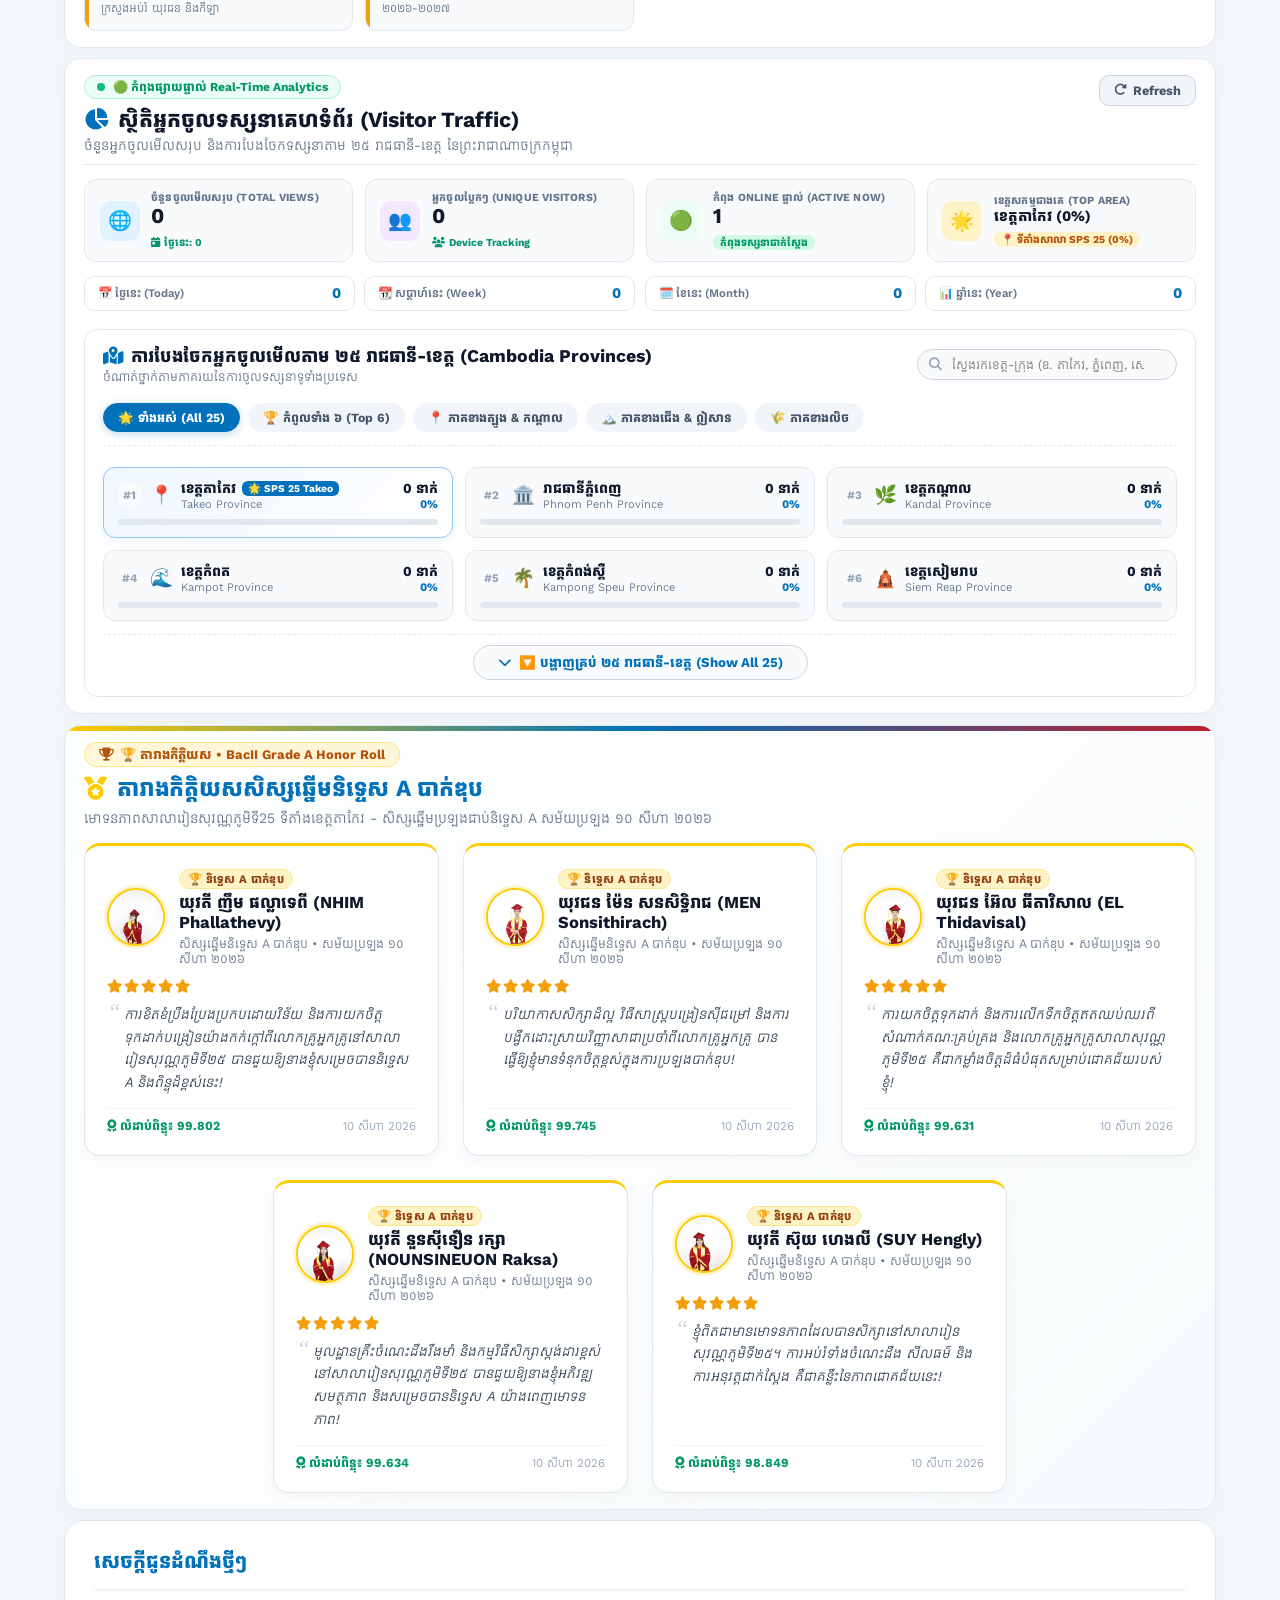
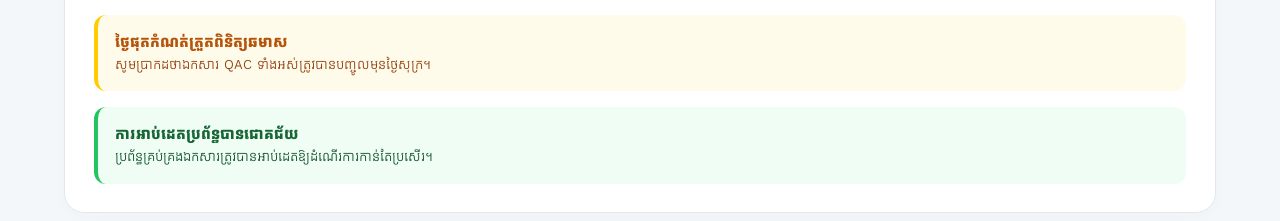
==== commit 0877b050: "fix(staff): Clear #f-photo input on openEditModal/closeFormModal to prevent overwriting subsequent s" ====
--- a/index.html
+++ b/index.html
@@ -796,7 +796,7 @@
     <main id="view-StaffProfile" class="content-page tab-view">
         <div style="width: 100%; height: calc(100vh - 75px); margin-top: 0; padding: 0; overflow: hidden;">
             <iframe 
-                src="staff-profile.html?v=8.3.5" 
+                src="staff-profile.html?v=8.3.6" 
                 class="iframe-container"
                 title="Staff Profile">
             </iframe>
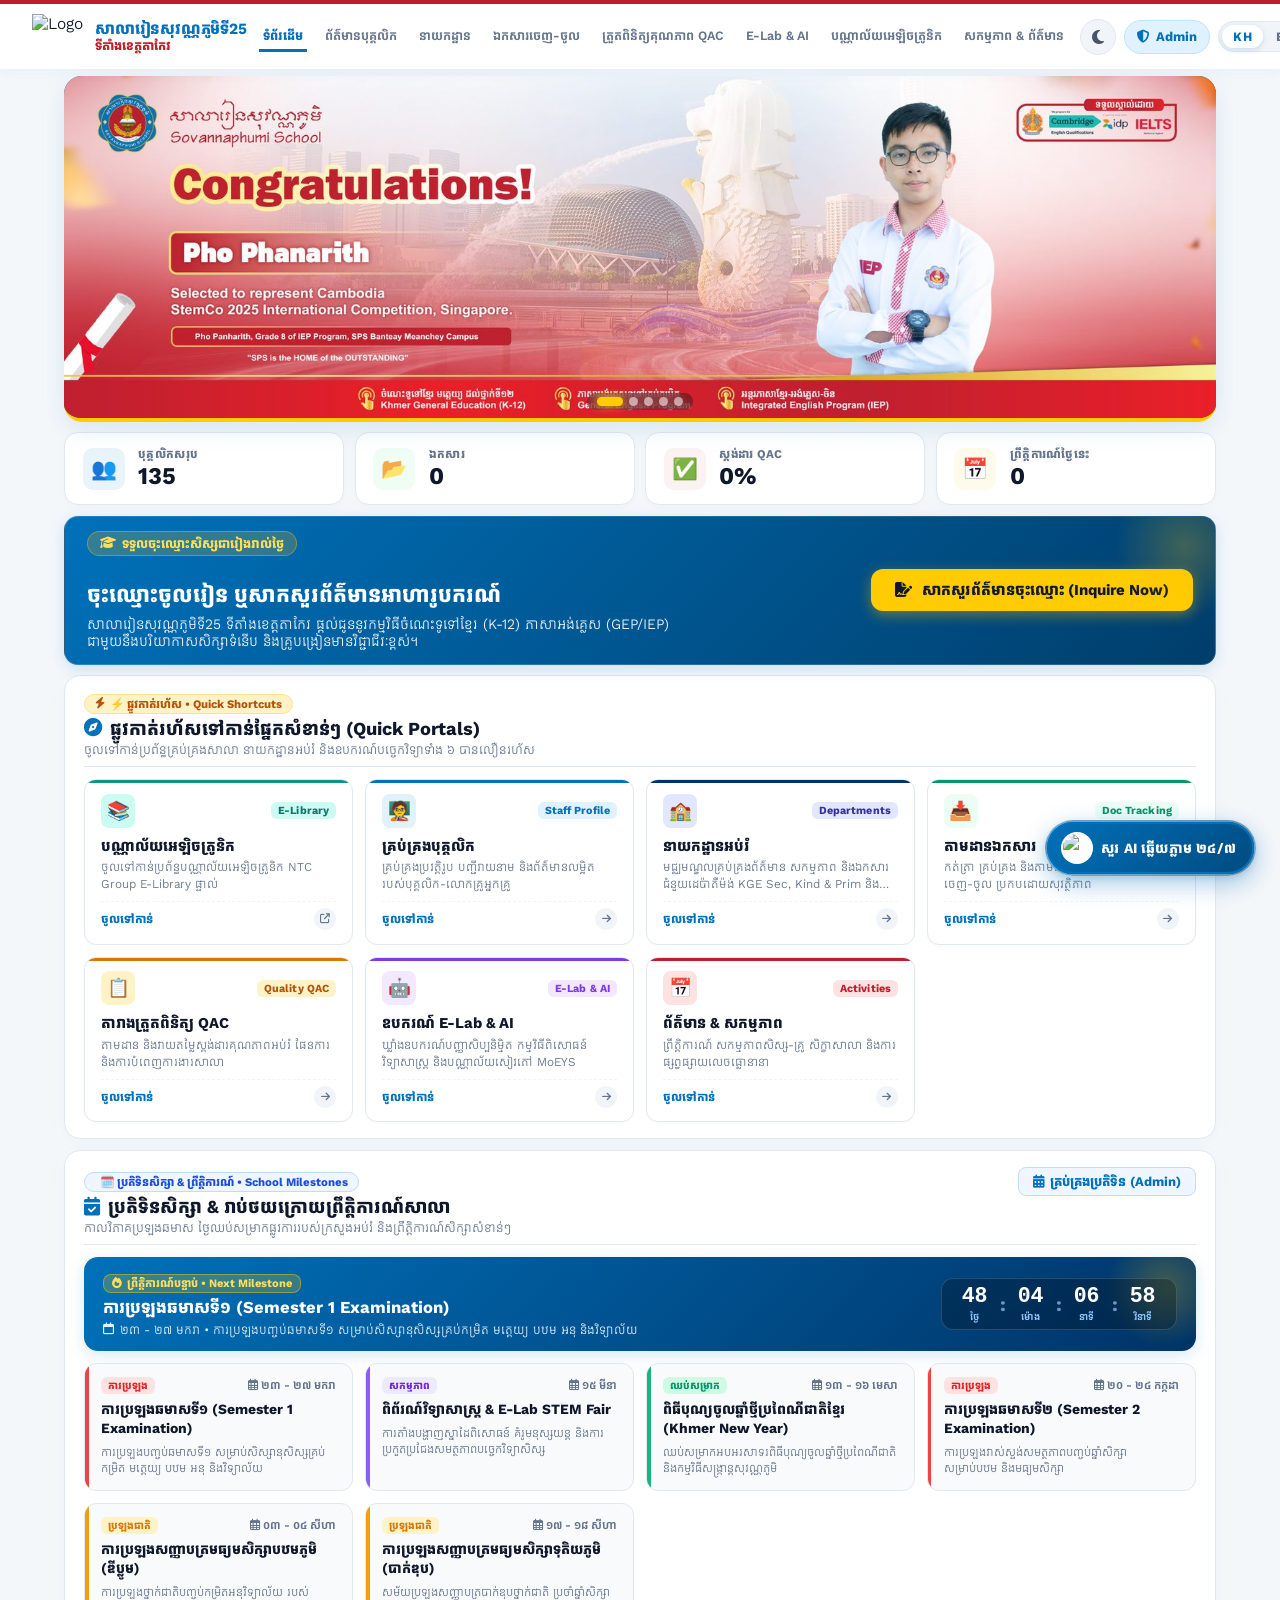
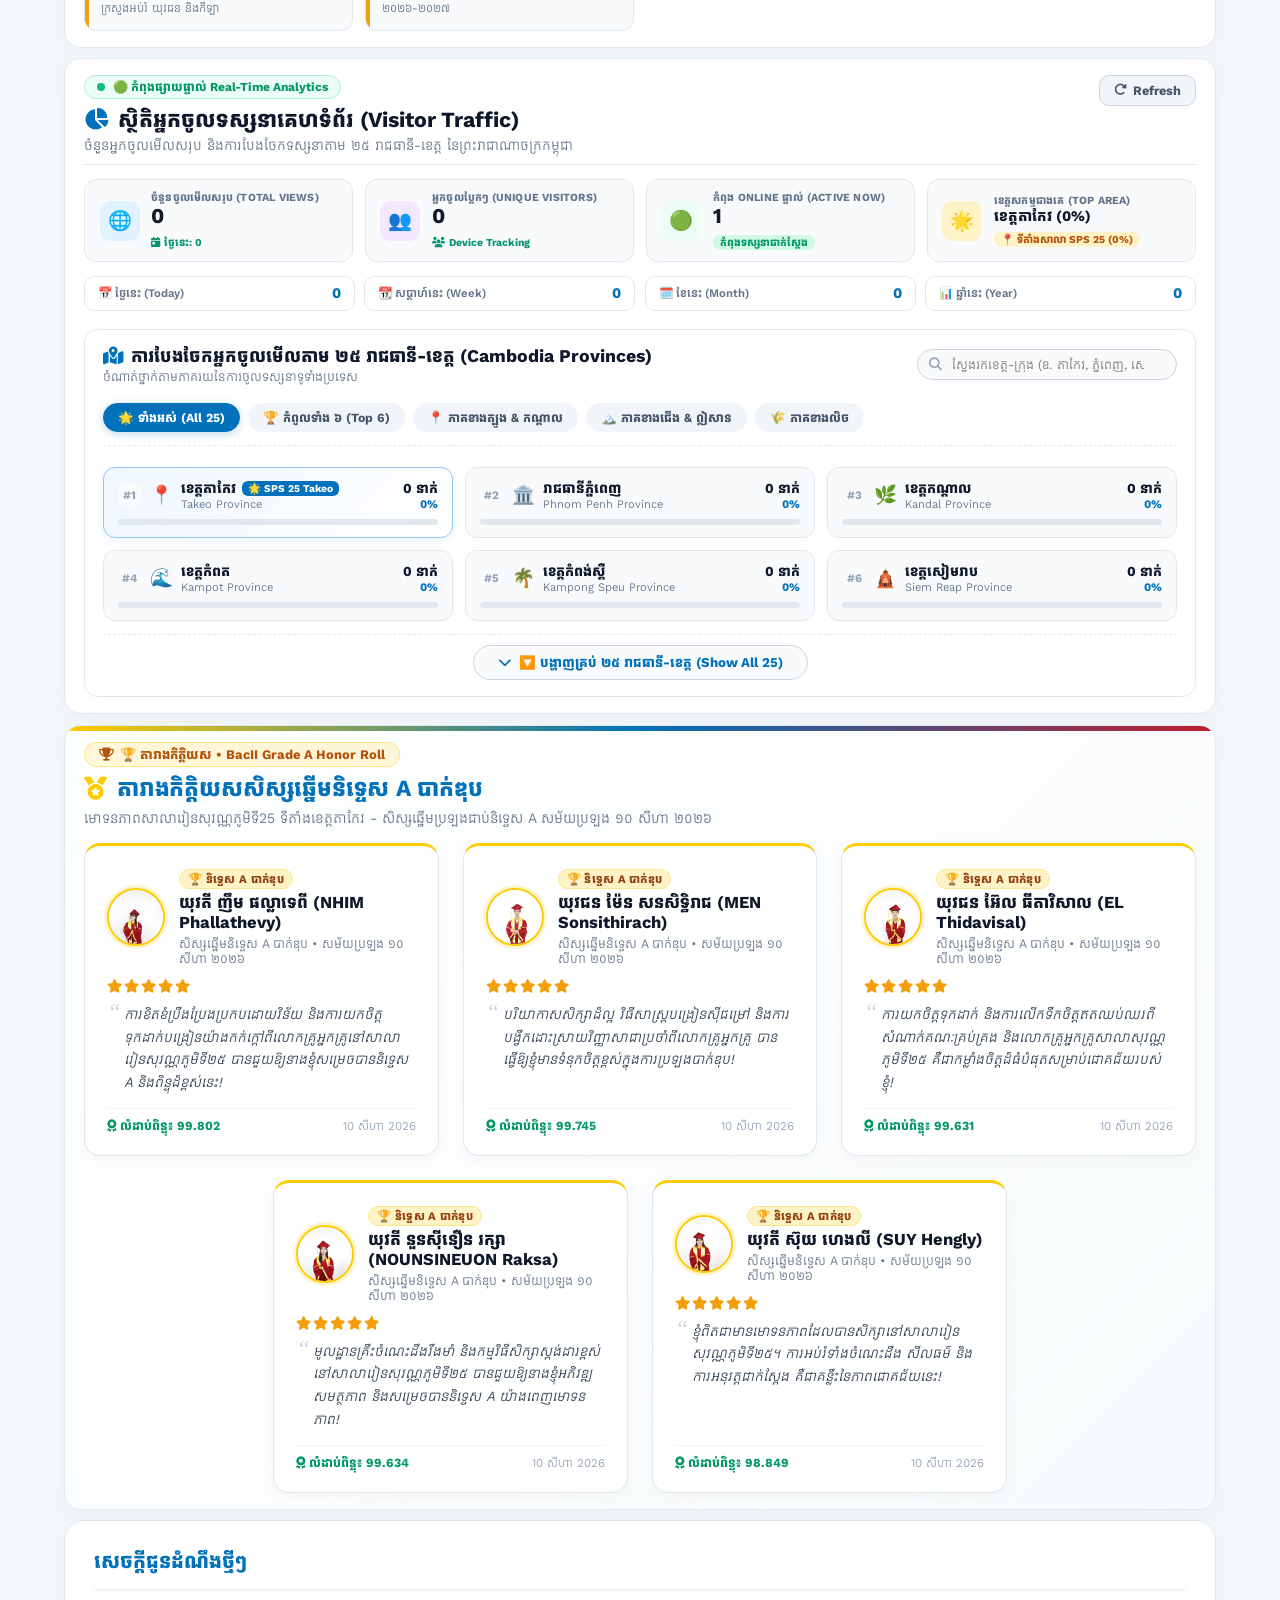
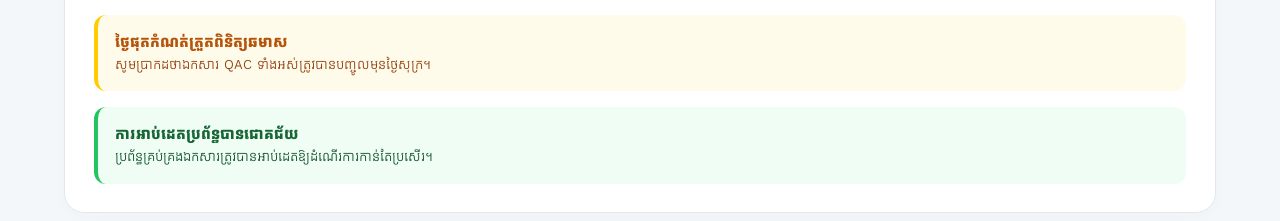
==== commit 4d7a4fe7: "chore(dept): Complete kge_kg consistency in Activities filter and Worker roles (v8.3.7)" ====
--- a/index.html
+++ b/index.html
@@ -2198,6 +2198,6 @@
     </div>
 
     <script src="https://cdnjs.cloudflare.com/ajax/libs/cropperjs/1.6.2/cropper.min.js"></script>
-    <script src="app.js?v=8.3.4"></script>
+    <script src="app.js?v=8.3.7"></script>
 </body>
 </html>
